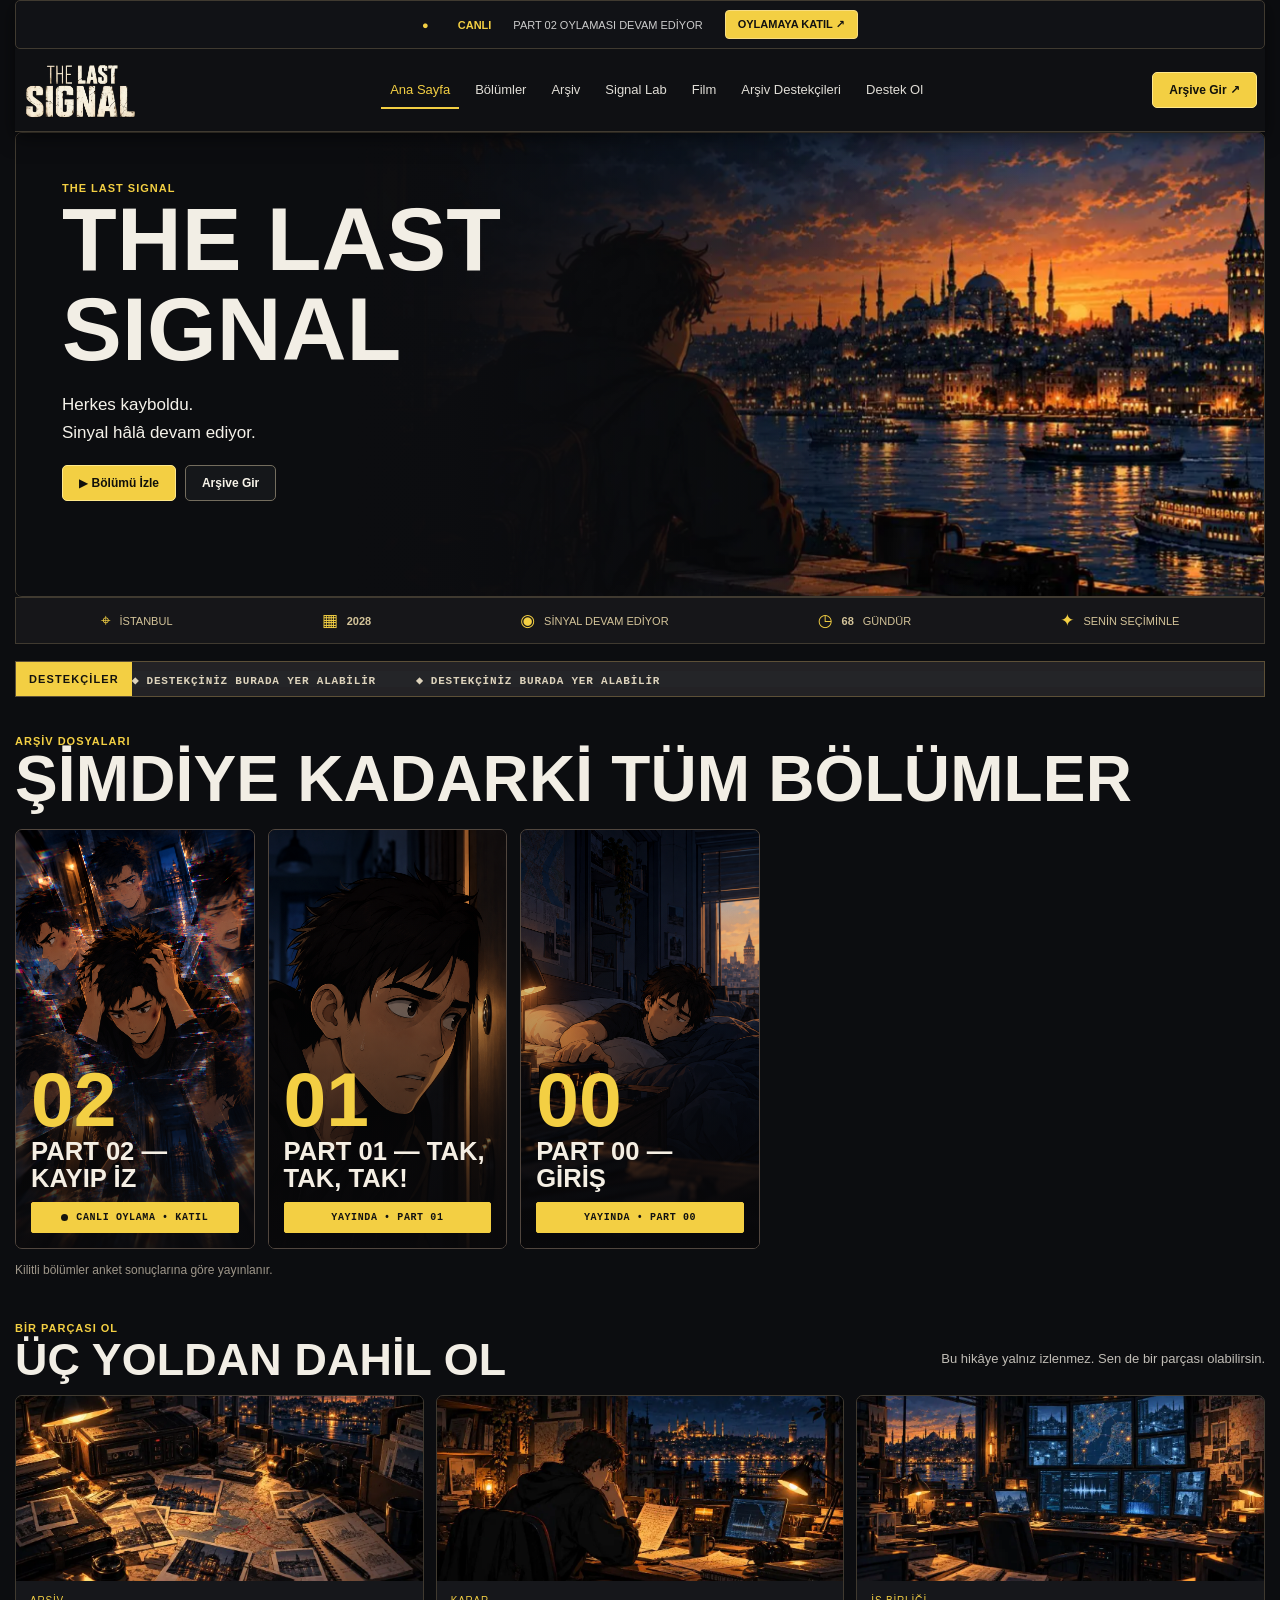
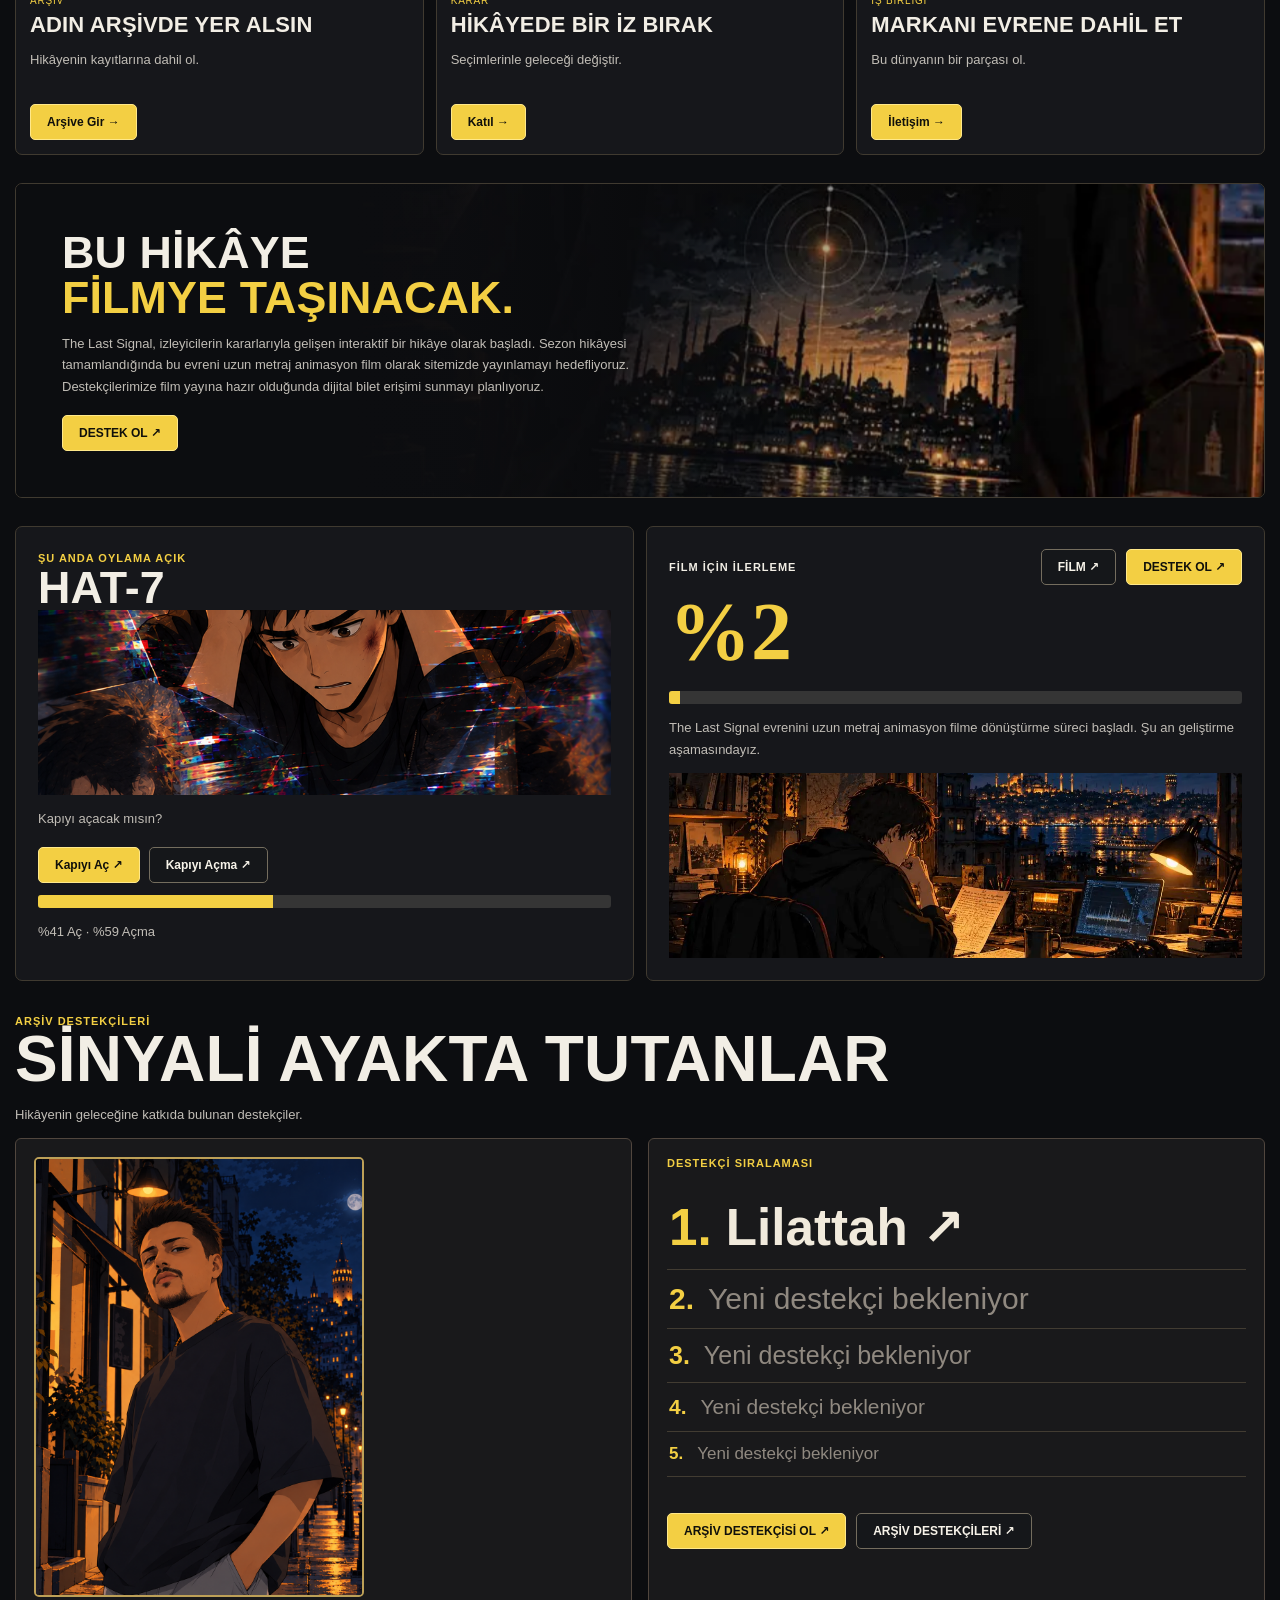
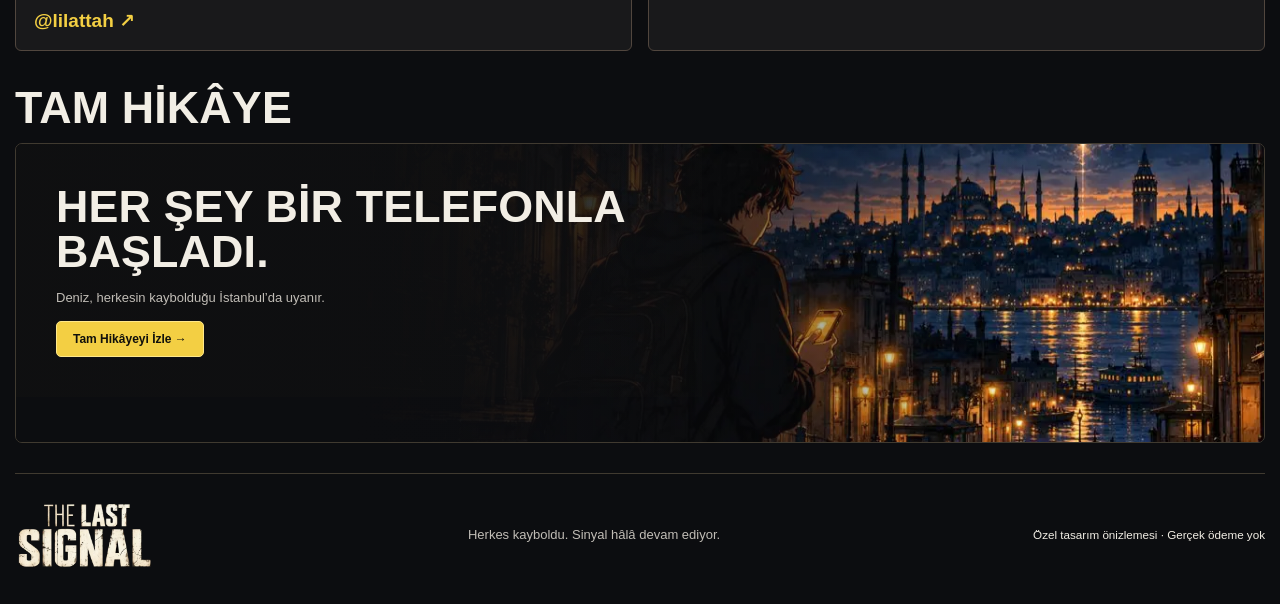
==== index.html @ 3775964c "Build archive supporter page and navigation with Lilattah featured supporter" ====
<!doctype html><html lang="tr"><head><meta charset="utf-8"><meta name="viewport" content="width=device-width,initial-scale=1"><title>The Last Signal — Özel Önizleme</title><style>
:root{--gold:#f3cf43;--bg:#0c0d10;--panel:#16171b;--line:#403a30;--muted:#c1bdb6}*{box-sizing:border-box}html{scroll-behavior:smooth}body{margin:0;background:var(--bg);color:#f2eee5;font-family:Arial,system-ui,sans-serif;font-size:14px}button,input{font:inherit}button{cursor:pointer}button:focus-visible,input:focus-visible,a:focus-visible{outline:2px solid var(--gold);outline-offset:3px}.shell{width:min(1360px,calc(100% - 30px));margin:auto}.ticker{text-align:center;border:1px solid var(--line);border-radius:5px;color:#ccc;padding:9px;font-size:11px;margin-top:10px}.accent,.kicker,.heading small{color:var(--gold)}header{position:sticky;top:0;z-index:20;background:#101114f7;backdrop-filter:blur(12px);display:flex;gap:15px;align-items:center;padding:12px 8px;border-bottom:1px solid var(--line)}.logo{display:block;width:138px;height:58px;object-fit:contain;object-position:left center}nav{display:flex;align-items:center;justify-content:center;gap:7px;flex:1;flex-wrap:wrap}nav button{color:#e0ddd6;background:none;border:0;border-bottom:2px solid transparent;padding:10px 9px;font-size:13px;font-weight:400}nav button.active,nav button:hover{color:var(--gold);border-bottom-color:var(--gold)}.btn,.cardbody button{background:var(--gold);color:#10100b;border:1px solid #ffe88a;padding:10px 16px;border-radius:5px;font-weight:800;font-size:12px;transition:transform .25s,box-shadow .25s}.btn:hover,.cardbody button:hover{transform:translateY(-3px);box-shadow:0 8px 25px #e3b92c51}.ghost{background:#15171a;color:#f7f3e9;border-color:#746d5e}.menu{display:none;background:#1a1b1d;border:1px solid var(--line);color:white;padding:10px;border-radius:5px}h1,h2,h3{font-family:Impact,'Arial Narrow',sans-serif;text-transform:uppercase;line-height:1;letter-spacing:.15px;margin:0}h1{font-size:clamp(50px,7vw,100px)}h2{font-size:clamp(28px,3.5vw,48px)}h3{font-size:23px}p{color:var(--muted);font-size:13px;line-height:1.65;font-weight:400}.kicker{font-size:11px;font-weight:800;letter-spacing:1px}.page{display:none}.page.active{display:block;animation:enter .5s ease both}@keyframes enter{from{opacity:.6;transform:translateY(8px)}to{opacity:1;transform:none}}.hero,.subhero,.feature,.wide{border:1px solid var(--line);border-radius:7px;overflow:hidden;position:relative}.hero{height:465px}.hero>img,.subhero>img,.feature>img,.wide>img{position:absolute;inset:0;height:100%;width:100%;object-fit:cover}.hero:after,.subhero:after,.feature:after{content:'';position:absolute;inset:0;background:linear-gradient(90deg,#08101cee 0%,#08101ccc 34%,transparent 85%)}.hero .copy,.subhero .copy,.feature .copy{position:relative;z-index:2;padding:46px;max-width:680px}.hero .copy p{color:#f5f2ea;font-size:17px}.actions{display:flex;gap:9px;flex-wrap:wrap;margin-top:18px}.statbar{padding:14px;border:1px solid var(--line);background:#161619;display:flex;justify-content:space-around;gap:8px;flex-wrap:wrap;color:#d4c49a;font-size:11px}.section{margin:28px 0}.heading{display:flex;align-items:end;justify-content:space-between;gap:18px;margin-bottom:13px}.heading p{max-width:390px}.grid{display:grid;gap:12px}.three{grid-template-columns:repeat(3,minmax(0,1fr))}.four{grid-template-columns:repeat(4,minmax(0,1fr))}.five{grid-template-columns:repeat(5,minmax(0,1fr))}.two{grid-template-columns:repeat(2,minmax(0,1fr))}.card,.panel{background:var(--panel);border:1px solid var(--line);border-radius:7px;overflow:hidden}.card{transition:transform .25s,border-color .25s}.card:hover{transform:translateY(-4px);border-color:var(--gold)}.art{display:block;width:100%;height:185px;object-fit:cover}.cardbody{padding:14px}.cardbody small{display:block;margin-bottom:8px;color:var(--gold);font-size:10px;text-transform:uppercase;letter-spacing:.8px}.cardbody h3{font-size:22px}.cardbody p{min-height:42px}.feature{min-height:260px}.feature .copy{max-width:790px}.feature .copy h2 span{color:var(--gold)}.panel{padding:22px}.bar{height:13px;background:#353535;border-radius:3px;overflow:hidden;margin:12px 0}.bar i{display:block;background:var(--gold);height:100%}.signal{font:900 82px Impact;color:var(--gold)}.subhero{height:310px}.subhero h1{font-size:clamp(50px,6vw,82px)}.subhero .copy{padding:48px}.search{width:100%;padding:13px;border-radius:6px;background:#1a1b1e;border:1px solid #61563c;color:white}.chips{display:flex;gap:7px;margin:14px 0;flex-wrap:wrap}.chip{padding:9px 12px;border:1px solid #62563e;background:#151619;color:#ddd;border-radius:4px}.chip.selected{background:var(--gold);color:#111}.wide{height:300px}.wide .copy{position:relative;z-index:2;padding:40px;max-width:540px;background:linear-gradient(90deg,#1119,#1114)}.price{font-weight:900;color:var(--gold);font-size:26px}footer{border-top:1px solid var(--line);display:flex;align-items:center;justify-content:space-between;gap:20px;padding:25px 0 35px;margin-top:30px}footer .logo{width:140px;height:70px}#toast{position:fixed;bottom:20px;left:50%;transform:translateX(-50%);background:#342a18;color:#ffe59a;border:1px solid var(--gold);padding:13px;border-radius:7px;z-index:99;display:none}button:active{transform:scale(.98)}.reveal{animation:enter .45s ease both}@media(max-width:810px){.menu{display:block}nav{display:none;position:absolute;top:100%;left:0;right:0;padding:12px;background:#101114;flex-direction:column;align-items:stretch;border:1px solid var(--line)}nav.open{display:flex}nav button{text-align:left}header{justify-content:space-between}.hero{height:390px}.hero .copy,.subhero .copy{padding:28px}.hero .copy h1{font-size:68px}.three,.four,.five{grid-template-columns:repeat(2,minmax(0,1fr))}.two{grid-template-columns:1fr}}@media(max-width:480px){.shell{width:calc(100% - 18px)}.three,.four,.five{grid-template-columns:1fr}.hero{height:420px}.hero .copy{padding:23px}.hero .copy h1{font-size:58px}.subhero{height:290px}.subhero .copy{padding:25px}.art{height:210px}.heading{flex-wrap:wrap}}@media(prefers-reduced-motion:reduce){*,*:before,*:after{animation:none!important;transition:none!important;scroll-behavior:auto!important}}
/* TLS banner motion — transforms remain compositor-friendly and never resample on each scroll frame */
.hero,.subhero,.feature,.wide{isolation:isolate;overflow:hidden}
.hero>img,.subhero>img,.feature>img,.wide>img{transform:translate3d(0,var(--parallax,0px),0) scale(var(--zoom,1.075));transform-origin:50% 50%;will-change:transform;backface-visibility:hidden;transition:transform 750ms cubic-bezier(.2,.75,.2,1);image-rendering:auto}
.hero:hover>img,.subhero:hover>img,.feature:hover>img,.wide:hover>img{--zoom:1.12}
.hero .copy,.subhero .copy,.feature .copy,.wide .copy{position:relative;z-index:2}
.art{transition:transform 600ms cubic-bezier(.2,.8,.2,1);transform-origin:center}
.card:hover .art{transform:scale(1.045)}
@media (prefers-reduced-motion:reduce){.hero>img,.subhero>img,.feature>img,.wide>img{transform:none!important;transition:none!important;will-change:auto}.art{transition:none!important}}
@media(max-width:700px){.hero>img,.subhero>img,.feature>img,.wide>img{--zoom:1.045}}
/* Cinematic right-side banner: exact background-color gradient under copy */
.hero,.subhero,.feature,.wide{background:var(--bg)}
.hero>img,.subhero>img,.feature>img,.wide>img{inset:0 0 0 auto!important;left:auto!important;right:0!important;width:72%!important;height:100%!important;object-fit:cover!important;object-position:55% 50%!important;animation:tls-banner-intro 15s cubic-bezier(.16,.3,.28,1) both;transform:translate3d(0,var(--parallax,0px),0) scale(var(--zoom,1.045))}
.hero:after,.subhero:after,.feature:after,.wide:after{content:'';position:absolute;inset:0;z-index:1;pointer-events:none;background:linear-gradient(90deg,var(--bg) 0%,var(--bg) 27%,rgba(12,13,16,.98) 35%,rgba(12,13,16,.85) 43%,rgba(12,13,16,.38) 62%,transparent 82%)!important}
.hero .copy,.subhero .copy,.feature .copy,.wide .copy{z-index:2;max-width:55%}
@keyframes tls-banner-intro{from{scale:1;opacity:.87}to{scale:1.095;opacity:1}}
@media(max-width:750px){.hero>img,.subhero>img,.feature>img,.wide>img{width:100%!important;object-position:63% 50%!important}.hero:after,.subhero:after,.feature:after,.wide:after{background:linear-gradient(90deg,var(--bg) 0%,rgba(12,13,16,.98) 25%,rgba(12,13,16,.78) 50%,rgba(12,13,16,.2) 100%)!important}.hero .copy,.subhero .copy,.feature .copy,.wide .copy{max-width:82%}}
@media(prefers-reduced-motion:reduce){.hero>img,.subhero>img,.feature>img,.wide>img{animation:none!important;scale:1!important}}
</style><link rel="stylesheet" href="./site-experience.css"><style id="tls-single-sponsor-fix">
/* Keep only the single, admin-powered ticker on homepage */
.tls-supporter-strip{display:none!important}
.tls-sponsor-single .tls-ticker-live{color:#13120d;background:var(--gold);font-weight:900;letter-spacing:1.1px}
.tls-sponsor-single .tls-ticker-text{gap:40px;animation-duration:32s}
.tls-sponsor-single .tls-ticker-mask{background:#242528}
.tls-ticker-pro{border-color:#5d5037}
.ticker .accent,.ticker b.accent,.tls-live-stat strong{animation:tls-live-blink 1.65s ease-in-out infinite}
.ticker{position:relative}
.ticker:before{content:'●';color:var(--gold);margin-right:7px;animation:tls-led-pulse 1.25s ease-in-out infinite}
@keyframes tls-live-blink{0%,100%{opacity:1;text-shadow:0 0 3px rgba(243,207,67,.3)}50%{opacity:.36;text-shadow:0 0 15px rgba(243,207,67,.85)}}
@keyframes tls-led-pulse{0%,100%{opacity:1;filter:drop-shadow(0 0 8px var(--gold))}50%{opacity:.2;filter:none}}
@media(prefers-reduced-motion:reduce){.ticker:before,.ticker .accent,.ticker b.accent,.tls-live-stat strong{animation:none!important}}
</style><link rel="stylesheet" href="./episode-experience.css"><link rel="stylesheet" href="./archive-lab-modal-updates.css"><style id="tls-vote-topbar-layout">
.tls-sticky-top{position:sticky;top:0;z-index:100;background:var(--bg);box-shadow:0 5px 18px #0008}
.tls-sticky-top header{position:relative;top:auto;z-index:2}
.tls-sticky-top .ticker{margin-top:0;min-height:44px;display:flex;align-items:center;justify-content:center;gap:22px;flex-wrap:wrap;background:#111216;padding:9px 14px}
.tls-sticky-top .ticker .accent{font-weight:800;white-space:nowrap}
.tls-join-poll{color:#111;background:var(--gold);border:1px solid #f8dd82;padding:7px 12px;border-radius:4px;font-size:11px;font-weight:900;text-decoration:none;transition:filter .2s,transform .2s}
.tls-join-poll:hover{filter:brightness(1.15);transform:translateY(-2px)}
#home .tls-statusbar{margin-bottom:17px}
#home #tls-supporters-placement{margin-top:0!important;margin-bottom:26px!important}
#home #tls-supporters-placement .tls-ticker-pro{margin:0}
@media(max-width:650px){.tls-sticky-top .ticker{gap:8px;font-size:10px}.tls-join-poll{font-size:10px;padding:6px 8px}}
</style><link rel="stylesheet" href="./visual-polish-v4.css"><link rel="stylesheet" href="./episode-polish-v5.css"><link rel="stylesheet" href="./episode-card-hover-v6.css"><link rel="stylesheet" href="./episode-audio-v7.css"><link rel="stylesheet" href="./episode-slider-v8.css"><style id="tls-instagram-vote-buttons">.section.grid.two .panel .actions>a.btn{display:inline-flex;align-items:center;justify-content:center;text-decoration:none;cursor:pointer}.section.grid.two .panel .actions>a.btn:hover{transform:translateY(-3px);box-shadow:0 0 20px #f3cf4366}</style><style id="tls-film-progress-action">.tls-film-progress-head{display:flex;align-items:center;justify-content:space-between;gap:16px;flex-wrap:wrap}.tls-film-progress-title{color:#f2eee5!important}.tls-film-support-btn{white-space:nowrap;transition:transform .25s,box-shadow .25s}.tls-film-support-btn:hover{transform:translateY(-3px);box-shadow:0 0 24px #f3cf4380}@media(max-width:540px){.tls-film-progress-head{align-items:flex-start}.tls-film-support-btn{padding:9px 12px}}</style><style id="tls-cinema-styles">.tls-film-progress-actions{display:flex;gap:10px;align-items:center;flex-wrap:wrap}.tls-film-progress-actions .btn{white-space:nowrap}.tls-cinema-hero{min-height:430px}.tls-cinema-hero .copy{max-width:680px}.tls-cinema-hero .copy p{max-width:570px;font-size:17px}.tls-cinema-progress{margin-top:26px}.tls-cinema-progress-head{display:flex;align-items:center;justify-content:space-between;gap:16px}.tls-cinema-progress-head h2{margin:7px 0 15px}.tls-cinema-percent{color:var(--gold);font:900 clamp(55px,8vw,110px)/1 Impact,sans-serif}.tls-cinema-progress .bar{height:18px}.tls-cinema-steps{display:grid;grid-template-columns:repeat(4,minmax(0,1fr));gap:14px}.tls-cinema-steps>div{border:1px solid var(--line);border-radius:8px;background:#17181c;padding:22px;min-height:240px}.tls-cinema-steps b{color:var(--gold);font:900 54px Impact,sans-serif}.tls-cinema-steps h3{font-size:20px}.tls-cinema-steps p,.tls-cinema-support p{line-height:1.65;color:var(--muted)}.tls-cinema-steps span{display:inline-block;border:1px solid #655431;color:var(--gold);padding:6px 8px;border-radius:3px;font-size:11px;font-weight:700}.tls-cinema-support .grid>div{padding:15px 18px;border-left:3px solid var(--gold);background:#202024}.tls-cinema-support .actions{margin-top:23px}@media(max-width:950px){.tls-cinema-steps{grid-template-columns:repeat(2,1fr)}}@media(max-width:580px){.tls-cinema-steps{grid-template-columns:1fr}.tls-cinema-progress-head{align-items:flex-start}.tls-film-progress-actions{width:100%}.tls-film-progress-actions .btn{flex:1}}</style><style id="tls-film-ticket-layout">
.tls-film-progress-actions .btn[disabled],.tls-film-mail-preview button[disabled]{opacity:.7;cursor:not-allowed}
.tls-film-tickets .grid.two{align-items:stretch;gap:18px}
.tls-film-ticket-illustration{background:linear-gradient(125deg,#171c27,#080a10);border:1px solid #75602a;border-radius:9px;padding:30px;display:flex;flex-direction:column;justify-content:center;gap:12px;min-height:310px}
.tls-film-ticket-illustration span,.tls-film-ticket-illustration small{color:#e7bf49;font:700 11px/1.5 monospace;letter-spacing:.08em}
.tls-film-ticket-illustration strong{font:900 clamp(34px,4vw,56px)/1 Impact,sans-serif}
.tls-film-ticket-sample{color:#f3cf43;font:900 clamp(24px,3vw,40px)/1.2 monospace;letter-spacing:.12em}
.tls-film-ticket-copy{padding:10px 14px}.tls-film-ticket-copy h3{font:900 30px Impact,sans-serif}
.tls-film-mail-preview{display:grid;gap:10px;margin:18px 0}.tls-film-mail-preview label{color:#e9e4d9;font-weight:700;font-size:12px}
.tls-film-mail-preview input{max-width:100%;padding:13px 15px;border:1px solid #655744;background:#111216;border-radius:5px;color:#aaa}
.tls-film-mail-preview button{max-width:250px}
.tls-film-tech-note{color:#bdb5a8!important;font-size:12px}
.tls-film-release-note{border:1px solid #554a39;border-radius:9px;background:#17191e;display:grid;grid-template-columns:1fr 1fr;overflow:hidden}
.tls-film-release-note-content{padding:28px;align-self:center}.tls-film-release-note h2{font:900 clamp(32px,4vw,56px)/1 Impact,sans-serif}
.tls-film-release-note p{color:#cec6bb;line-height:1.7}
.tls-film-release-note img{width:100%;height:100%;min-height:265px;object-fit:cover}
@media(max-width:750px){.tls-film-release-note{grid-template-columns:1fr}.tls-film-tickets .grid.two{grid-template-columns:1fr}.tls-film-release-note img{max-height:250px}}
</style><style id="tls-film-alignment-tilt-v2">
#cinema .heading{display:flex!important;flex-direction:column!important;align-items:flex-start!important;justify-content:flex-start!important;gap:9px!important;text-align:left!important}
#cinema .heading>*{width:100%!important;max-width:100%!important;text-align:left!important;margin-left:0!important;margin-right:0!important}
#cinema .heading .kicker{width:auto!important}
#cinema .tls-cinema-hero .copy .kicker{display:block;margin-bottom:30px!important}
#cinema .tls-cinema-hero .copy h1{margin-top:0!important}
#cinema .tls-cinema-steps>div{transform-style:preserve-3d;will-change:transform;transition:transform .28s ease,box-shadow .28s ease,border-color .28s ease;position:relative}
#cinema .tls-cinema-steps>div:hover{border-color:#f3cf43;box-shadow:0 20px 35px rgba(0,0,0,.45),0 0 22px rgba(243,207,67,.14)}
#cinema .tls-cinema-steps>div>*{transform:translateZ(13px)}
@media(hover:none),(prefers-reduced-motion:reduce){#cinema .tls-cinema-steps>div{transform:none!important;will-change:auto;transition:none!important}#cinema .tls-cinema-steps>div>*{transform:none}}
</style><style id="tls-archive-supporters-v1">.tls-archive-home-layout{grid-template-columns:minmax(250px,1fr) minmax(330px,1fr)}.tls-archive-featured{display:flex;flex-direction:column;max-width:330px;gap:12px;text-decoration:none;color:#f3cf43;font-size:19px;font-weight:800}.tls-archive-featured img{width:100%;aspect-ratio:3/4;object-fit:cover;border:2px solid #bda057;border-radius:5px}.tls-archive-featured:hover img,.tls-archive-page-hero:hover img{box-shadow:0 0 25px #f3cf435c;transform:translateY(-4px)}.tls-archive-featured img,.tls-archive-page-hero img{transition:transform .3s,box-shadow .3s}.tls-archive-ranking{padding:16px 0}.tls-archive-rank{display:flex;align-items:baseline;gap:14px;padding:12px 2px;border-bottom:1px solid #423c32}.tls-archive-rank>a{color:#f1eadc;text-decoration:none;font-weight:900}.tls-archive-rank>a:hover{color:#f3cf43}.tls-archive-rank>span:first-child{color:#f3cf43;font-weight:900}.tls-archive-rank-1{font-size:clamp(33px,4vw,59px)}.tls-archive-rank-2{font-size:30px}.tls-archive-rank-3{font-size:25px}.tls-archive-rank-4{font-size:21px}.tls-archive-rank-5{font-size:17px}.tls-archive-vacant{color:#908980;font-weight:500}.tls-archive-actions{display:flex;flex-wrap:wrap;gap:10px;margin-top:20px}.tls-archive-page-grid{display:grid;grid-template-columns:1fr 1fr;gap:20px}.tls-archive-page-hero,.tls-archive-page-list{background:#17181c;border:1px solid #554a37;border-radius:8px;padding:22px}.tls-archive-page-hero{text-decoration:none;color:#f2eee5;display:flex;flex-direction:column;gap:10px}.tls-archive-page-hero img{width:100%;max-height:380px;object-fit:contain;background:#101114;border-radius:6px}.tls-archive-page-hero span,.tls-archive-page-hero p{color:#f3cf43}.tls-archive-page-hero h2{margin:0}.tls-archive-page-list .actions{margin-top:25px}@media(max-width:850px){.tls-archive-home-layout,.tls-archive-page-grid{grid-template-columns:1fr}}@media(prefers-reduced-motion:reduce){.tls-archive-featured img,.tls-archive-page-hero img{transition:none}}</style></head><body><div class="shell"><div class="tls-sticky-top"><div class="ticker"><b class="accent">CANLI</b><span>PART 02 OYLAMASI DEVAM EDİYOR</span><a class="tls-join-poll" href="https://www.instagram.com/thelastsignal.tr/" target="_blank" rel="noopener noreferrer">OYLAMAYA KATIL ↗</a></div><header><img class="logo" alt="The Last Signal logosu" src="assets/scene-00.webp"><nav id="nav"><button type="button" data-go="home" class="active">Ana Sayfa</button><button type="button" data-go="episodes" class="">Bölümler</button><button type="button" data-go="archive" class="">Arşiv</button><button type="button" data-go="lab" class="">Signal Lab</button><button type="button" data-go="cinema" class="">Film</button><button type="button" data-go="archive-supporters" class="">Arşiv Destekçileri</button><button type="button" data-go="support" class="">Destek Ol</button></nav><button class="btn" data-go="archive">Arşive Gir ↗</button><button class="menu" type="button" id="menu" aria-label="Menüyü aç">☰</button></header></div><main><section id="home" class="page active"><div class="hero"><img class="art " src="assets/scene-01.webp" alt="Deniz, gece İstanbul manzarasına bakıyor" loading="lazy" decoding="async"><div class="copy"><span class="kicker">THE LAST SIGNAL</span><h1>THE LAST<br>SIGNAL</h1><p>Herkes kayboldu.<br>Sinyal hâlâ devam ediyor.</p><div class="actions"><button class="btn" data-go="episodes">▶ Bölümü İzle</button><button class="btn ghost" data-go="archive">Arşive Gir</button></div></div></div><div class="statbar tls-statusbar" aria-label="Hikâye durumu"><span><i aria-hidden="true">⌖</i> İSTANBUL</span><span><i aria-hidden="true">▦</i> <b id="tls-story-year">2028</b></span><span><i aria-hidden="true">◉</i> SİNYAL DEVAM EDİYOR</span><span><i aria-hidden="true">◷</i> <b id="tls-story-day">23</b> GÜNDÜR</span><span><i aria-hidden="true">✦</i> SENİN SEÇİMİNLE</span></div><div id="tls-supporters-placement" class="section"></div><section class="section"><span class="kicker">BİR PARÇASI OL</span><div class="heading"><h2>ÜÇ YOLDAN DAHİL OL</h2><p>Bu hikâye yalnız izlenmez. Sen de bir parçası olabilirsin.</p></div><div class="grid three"><article class="card reveal"><img class="art " src="assets/scene-02.webp" alt="Adın Arşivde Yer Alsın" loading="lazy" decoding="async"><div class="cardbody"><small>ARŞİV</small><h3>Adın Arşivde Yer Alsın</h3><p>Hikâyenin kayıtlarına dahil ol.</p><button type="button" data-demo="Arşive Gir">Arşive Gir →</button></div></article><article class="card reveal"><img class="art " src="assets/scene-03.webp" alt="Hikâyede Bir İz Bırak" loading="lazy" decoding="async"><div class="cardbody"><small>KARAR</small><h3>Hikâyede Bir İz Bırak</h3><p>Seçimlerinle geleceği değiştir.</p><button type="button" data-demo="Katıl">Katıl →</button></div></article><article class="card reveal"><img class="art " src="assets/scene-04.webp" alt="Markanı Evrene Dahil Et" loading="lazy" decoding="async"><div class="cardbody"><small>İŞ BİRLİĞİ</small><h3>Markanı Evrene Dahil Et</h3><p>Bu dünyanın bir parçası ol.</p><button type="button" data-demo="İletişim">İletişim →</button></div></article></div></section><section class="section feature"><img class="art " src="assets/scene-05.webp" alt="Deniz ve sinyal araştırma odası" loading="lazy" decoding="async"><div class="copy"><h2>BU HİKÂYE<br><span>FİLMYE TAŞINACAK.</span></h2><p>The Last Signal, izleyicilerin kararlarıyla gelişen interaktif bir hikâye olarak başladı. Sezon hikâyesi tamamlandığında bu evreni uzun metraj animasyon film olarak sitemizde yayınlamayı hedefliyoruz. Destekçilerimize film yayına hazır olduğunda dijital bilet erişimi sunmayı planlıyoruz.</p><div class="actions"><button class="btn" type="button" data-go="support">DESTEK OL ↗</button></div></div></section><section class="section grid two"><div class="panel"><span class="kicker">ŞU ANDA OYLAMA AÇIK</span><h2>HAT-7</h2><img class="art " src="assets/PART-2-COVER.png" alt="Part 02 — Kayıp İz kapak görseli" loading="lazy" decoding="async"><p>Kapıyı açacak mısın?</p><div class="actions"><a class="btn" href="https://www.instagram.com/thelastsignal.tr/" target="_blank" rel="noopener noreferrer">Kapıyı Aç ↗</a><a class="btn ghost" href="https://www.instagram.com/thelastsignal.tr/" target="_blank" rel="noopener noreferrer">Kapıyı Açma ↗</a></div><div class="bar"><i style="width:41%"></i></div><p id="vote-status">%41 Aç · %59 Açma</p></div><div class="panel"><div class="tls-film-progress-head"><span class="kicker tls-film-progress-title">FİLM İÇİN İLERLEME</span><div class="tls-film-progress-actions"><button class="btn ghost" type="button" data-go="cinema">FİLM ↗</button><button class="btn tls-film-support-btn" type="button" data-go="support">DESTEK OL ↗</button></div></div><div class="signal">%2</div><div class="bar" role="progressbar" aria-label="Uzun metraj animasyon film geliştirme ilerlemesi" aria-valuemin="0" aria-valuemax="100" aria-valuenow="2"><i style="width:2%"></i></div><p>The Last Signal evrenini uzun metraj animasyon filme dönüştürme süreci başladı. Şu an geliştirme aşamasındayız.</p><img class="art " src="assets/scene-03.webp" alt="Uzun metraj film hazırlığı için bilgisayar ekranlarıyla dolu kontrol odası" loading="lazy" decoding="async"></div></section><section class="section"><div class="heading"><h2>TAM HİKÂYE</h2><p></p></div><div class="wide"><img class="art " src="assets/scene-08.webp" alt="Deniz ve İstanbul boğaz manzarası" loading="lazy" decoding="async"><div class="copy"><h2>HER ŞEY BİR TELEFONLA BAŞLADI.</h2><p>Deniz, herkesin kaybolduğu İstanbul’da uyanır.</p><button class="btn" data-go="episodes">Tam Hikâyeyi İzle →</button></div></div></section></section><section id="episodes" class="page"><div class="subhero"><img class="art " src="assets/scene-08.webp" alt="HER BÖLÜM YENİ BİR İZ." loading="lazy" decoding="async"><div class="copy"><span class="kicker">BÖLÜMLER</span><h1>HER BÖLÜM YENİ BİR İZ.</h1><p>Deniz’in yalnız dünyasında her adım yeni bir soru bırakıyor.</p></div></div><section class="section"><div class="heading"><h2>TÜM BÖLÜMLER</h2><p></p></div><div class="grid three"><article class="card reveal"><img class="art " src="assets/scene-09.webp" alt="Üç Vuruş" loading="lazy" decoding="async"><div class="cardbody"><small>01</small><h3>Üç Vuruş</h3><p>Bölüm 1</p><button type="button" data-demo="Oynat">Oynat →</button></div></article><article class="card reveal"><img class="art " src="assets/scene-10.webp" alt="Yankı" loading="lazy" decoding="async"><div class="cardbody"><small>02</small><h3>Yankı</h3><p>Bölüm 2</p><button type="button" data-demo="Oynat">Oynat →</button></div></article><article class="card reveal"><img class="art " src="assets/scene-11.webp" alt="Sınırda" loading="lazy" decoding="async"><div class="cardbody"><small>03</small><h3>Sınırda</h3><p>Bölüm 3</p><button type="button" data-demo="Oynat">Oynat →</button></div></article><article class="card reveal"><img class="art " src="assets/scene-12.webp" alt="Kayıp Saatler" loading="lazy" decoding="async"><div class="cardbody"><small>04</small><h3>Kayıp Saatler</h3><p>Bölüm 4</p><button type="button" data-demo="Oynat">Oynat →</button></div></article><article class="card reveal"><img class="art " src="assets/scene-06.webp" alt="Gece Mesajı" loading="lazy" decoding="async"><div class="cardbody"><small>05</small><h3>Gece Mesajı</h3><p>Bölüm 5</p><button type="button" data-demo="Oynat">Oynat →</button></div></article><article class="card reveal"><img class="art " src="assets/scene-13.webp" alt="Dönüş Yok" loading="lazy" decoding="async"><div class="cardbody"><small>06</small><h3>Dönüş Yok</h3><p>Bölüm 6</p><button type="button" data-demo="Oynat">Oynat →</button></div></article><article class="card reveal"><img class="art " src="assets/scene-14.webp" alt="Gerçeğin Kıyısı" loading="lazy" decoding="async"><div class="cardbody"><small>07</small><h3>Gerçeğin Kıyısı</h3><p>Bölüm 7</p><button type="button" data-demo="Oynat">Oynat →</button></div></article><article class="card reveal"><img class="art " src="assets/scene-15.webp" alt="İçeriden" loading="lazy" decoding="async"><div class="cardbody"><small>08</small><h3>İçeriden</h3><p>Bölüm 8</p><button type="button" data-demo="Oynat">Oynat →</button></div></article><article class="card reveal"><img class="art " src="assets/scene-16.webp" alt="Yakında" loading="lazy" decoding="async"><div class="cardbody"><small>09</small><h3>Yakında</h3><p>Bölüm 9</p><button type="button" data-demo="Yakında">Yakında →</button></div></article></div></section></section><section id="archive" class="page"><div class="subhero"><img class="art " src="assets/scene-17.webp" alt="ARŞİV" loading="lazy" decoding="async"><div class="copy"><span class="kicker">THE LAST SIGNAL</span><h1>ARŞİV</h1><p>Kayıp parçalar, unutulmuş kayıtlar, henüz cevaplanmamış sorular.</p></div></div><section class="section"><div class="heading"><h2>ARŞİVİ KEŞFET</h2><p></p></div><input id="archive-search" class="search" placeholder="Arşivde ara..." aria-label="Arşivde ara"><div class="grid four" id="archive-cards"><article class="card reveal"><img class="art " src="assets/scene-09.webp" alt="Pazartesi 07:12" loading="lazy" decoding="async"><div class="cardbody"><small>ARŞİV</small><h3>Pazartesi 07:12</h3><p>Yeni bir ipucunun kaydı</p><button type="button" data-demo="Dosyayı İncele">Dosyayı İncele →</button></div></article><article class="card reveal"><img class="art " src="assets/scene-11.webp" alt="Galata’dan Görünüm" loading="lazy" decoding="async"><div class="cardbody"><small>ARŞİV</small><h3>Galata’dan Görünüm</h3><p>Yeni bir ipucunun kaydı</p><button type="button" data-demo="Dosyayı İncele">Dosyayı İncele →</button></div></article><article class="card reveal"><img class="art " src="assets/scene-18.webp" alt="Karaköy Rıhtımı" loading="lazy" decoding="async"><div class="cardbody"><small>ARŞİV</small><h3>Karaköy Rıhtımı</h3><p>Yeni bir ipucunun kaydı</p><button type="button" data-demo="Dosyayı İncele">Dosyayı İncele →</button></div></article><article class="card reveal"><img class="art " src="assets/scene-19.webp" alt="HAT-7 Üzerine" loading="lazy" decoding="async"><div class="cardbody"><small>ARŞİV</small><h3>HAT-7 Üzerine</h3><p>Yeni bir ipucunun kaydı</p><button type="button" data-demo="Dosyayı İncele">Dosyayı İncele →</button></div></article><article class="card reveal"><img class="art " src="assets/scene-07.webp" alt="Bilinmeyen Ses" loading="lazy" decoding="async"><div class="cardbody"><small>ARŞİV</small><h3>Bilinmeyen Ses</h3><p>Yeni bir ipucunun kaydı</p><button type="button" data-demo="Dosyayı İncele">Dosyayı İncele →</button></div></article><article class="card reveal"><img class="art " src="assets/scene-02.webp" alt="Eski Teyp Cihazı" loading="lazy" decoding="async"><div class="cardbody"><small>ARŞİV</small><h3>Eski Teyp Cihazı</h3><p>Yeni bir ipucunun kaydı</p><button type="button" data-demo="Dosyayı İncele">Dosyayı İncele →</button></div></article><article class="card reveal"><img class="art " src="assets/scene-20.webp" alt="Boş Sokaklar" loading="lazy" decoding="async"><div class="cardbody"><small>ARŞİV</small><h3>Boş Sokaklar</h3><p>Yeni bir ipucunun kaydı</p><button type="button" data-demo="Dosyayı İncele">Dosyayı İncele →</button></div></article><article class="card reveal"><img class="art " src="assets/scene-19.webp" alt="Semboller ve İşaretler" loading="lazy" decoding="async"><div class="cardbody"><small>ARŞİV</small><h3>Semboller ve İşaretler</h3><p>Yeni bir ipucunun kaydı</p><button type="button" data-demo="Dosyayı İncele">Dosyayı İncele →</button></div></article><article class="card reveal"><img class="art " src="assets/scene-21.webp" alt="Tünel Geçidi" loading="lazy" decoding="async"><div class="cardbody"><small>ARŞİV</small><h3>Tünel Geçidi</h3><p>Yeni bir ipucunun kaydı</p><button type="button" data-demo="Dosyayı İncele">Dosyayı İncele →</button></div></article><article class="card reveal"><img class="art " src="assets/scene-22.webp" alt="Siyah Defter" loading="lazy" decoding="async"><div class="cardbody"><small>ARŞİV</small><h3>Siyah Defter</h3><p>Yeni bir ipucunun kaydı</p><button type="button" data-demo="Dosyayı İncele">Dosyayı İncele →</button></div></article></div></section></section><section id="lab" class="page"><div class="subhero"><img class="art " src="assets/scene-03.webp" alt="SIGNAL LAB" loading="lazy" decoding="async"><div class="copy"><span class="kicker">TOPLULUK</span><h1>SIGNAL LAB</h1><p>Topluluk teorileri, ipuçları ve araştırmalar.</p></div></div><section class="section"><div class="heading"><h2>TOPLULUK TEORİLERİ</h2><p></p></div><div class="grid four"><article class="card reveal"><img class="art " src="assets/scene-11.webp" alt="HAT-7 Bir Konum mu?" loading="lazy" decoding="async"><div class="cardbody"><small>TEORİ</small><h3>HAT-7 Bir Konum mu?</h3><p>Galata çevresindeki izler</p><button type="button" data-demo="İncele">İncele →</button></div></article><article class="card reveal"><img class="art " src="assets/scene-23.webp" alt="Deniz zaman döngüsünde mi?" loading="lazy" decoding="async"><div class="cardbody"><small>TEORİ</small><h3>Deniz zaman döngüsünde mi?</h3><p>Koordinatlar ve zaman</p><button type="button" data-demo="İncele">İncele →</button></div></article><article class="card reveal"><img class="art " src="assets/scene-06.webp" alt="Sinyaller birbirine bağlı mı?" loading="lazy" decoding="async"><div class="cardbody"><small>TEORİ</small><h3>Sinyaller birbirine bağlı mı?</h3><p>Tekrarlanan işaretler</p><button type="button" data-demo="İncele">İncele →</button></div></article><article class="card reveal"><img class="art " src="assets/scene-19.webp" alt="Başka biri de mi var?" loading="lazy" decoding="async"><div class="cardbody"><small>TEORİ</small><h3>Başka biri de mi var?</h3><p>Kayıp notlar</p><button type="button" data-demo="İncele">İncele →</button></div></article></div></section><section class="section"><div class="heading"><h2>İPUCU PANOSU</h2><p></p></div><div class="grid four"><article class="card reveal"><img class="art " src="assets/scene-23.webp" alt="Koordinatlar" loading="lazy" decoding="async"><div class="cardbody"><small></small><h3>Koordinatlar</h3><p>Defterdeki izler</p><button type="button" data-demo="İncele">İncele →</button></div></article><article class="card reveal"><img class="art " src="assets/scene-02.webp" alt="Eski Teyp" loading="lazy" decoding="async"><div class="cardbody"><small></small><h3>Eski Teyp</h3><p>Kayıt cihazı</p><button type="button" data-demo="İncele">İncele →</button></div></article><article class="card reveal"><img class="art " src="assets/scene-07.webp" alt="Sinyal Grafiği" loading="lazy" decoding="async"><div class="cardbody"><small></small><h3>Sinyal Grafiği</h3><p>Bilinmeyen ses</p><button type="button" data-demo="İncele">İncele →</button></div></article><article class="card reveal"><img class="art " src="assets/scene-19.webp" alt="Semboller" loading="lazy" decoding="async"><div class="cardbody"><small></small><h3>Semboller</h3><p>Şifreli notlar</p><button type="button" data-demo="İncele">İncele →</button></div></article></div></section></section><section id="cinema" class="page tls-cinema-page">
<div class="subhero tls-cinema-hero"><img class="art" src="assets/scene-05.webp" alt="The Last Signal sinematik araştırma odası" loading="lazy"><div class="copy"><span class="kicker">THE LAST SIGNAL / DİJİTAL FİLM</span><h1>BİR HİKÂYEDEN<br><span style="color:var(--gold)">FİLME.</span></h1><p>Sezonun hikâyesi tamamlandığında The Last Signal’ı uzun metraj 2D animasyon film olarak yalnızca bu sitede izlenebilecek özel bir gösterimle sunmayı hedefliyoruz.</p><div class="actions"><button class="btn" type="button" data-go="support">BU FİLME DESTEK OL ↗</button></div></div></div>
<section class="section tls-film-release-note"><div class="tls-film-release-note-content"><span class="kicker">YAYIN PLANI</span><h2>SEZON TAMAMLANINCA<br>UZUN METRAJ FİLM.</h2><p>Bu bir sinema salonu bileti değil, The Last Signal web sitesindeki dijital film gösterimi için planlanan bir erişim hakkıdır. Film henüz yayınlanmadı; çıkış tarihi açıklanmadı.</p></div><img src="assets/scene-03.webp" alt="Film geliştirme ve kurgu ekranları" loading="lazy"></section><section class="section tls-cinema-progress panel"><div class="tls-cinema-progress-head"><div><span class="kicker">FİLM GELİŞTİRME SÜRECİ</span><h2>FİLM İLERLEYİŞİ</h2></div><div class="tls-cinema-percent">%2</div></div><div class="bar" role="progressbar" aria-label="Uzun metraj film ilerlemesi" aria-valuemin="0" aria-valuemax="100" aria-valuenow="2"><i style="width:2%"></i></div><p>Şu anda projenin geliştirme ve topluluk oluşturma aşamasındayız. Bu oran, ekibimizin paylaştığı proje ilerleme göstergesidir; toplanan bağışların yüzdesi değildir.</p></section>
<section class="section"><div class="heading"><span class="kicker">VİZYONUMUZ</span><h2>BU EVRENİ NEDEN FİLME TAŞIYORUZ?</h2><p>The Last Signal'ın atmosferini ve karakterlerini daha uzun soluklu, sinematik bir hikâyeye dönüştürmek istiyoruz.</p></div><div class="grid three">
<article class="card"><img class="art" src="assets/scene-03.webp" alt="Film üretim planlama masası" loading="lazy"><div class="cardbody"><small>01 / HİKÂYE</small><h3>DAHA DERİN BİR EVREN</h3><p>Deniz'in kayıp İstanbul'daki yolculuğunu güçlü bir uzun metraj senaryo ve karakter gelişimiyle anlatmak.</p></div></article>
<article class="card"><img class="art" src="assets/scene-01.webp" alt="The Last Signal sinematik İstanbul" loading="lazy"><div class="cardbody"><small>02 / GÖRSEL DÜNYA</small><h3>SİNEMATİK 2D ANİMASYON</h3><p>Onaylı karakter tasarımlarımızı ve İstanbul'un karanlık görsel dünyasını film kalitesinde geliştirmek.</p></div></article>
<article class="card"><img class="art" src="assets/scene-07.webp" alt="Ses ve sinyal prodüksiyon masası" loading="lazy"><div class="cardbody"><small>03 / SES</small><h3>SESLE YAŞAYAN BİR FİLM</h3><p>Özgün müzik, ses tasarımı, oyunculuk ve final miksajıyla sürükleyici bir deneyim oluşturmak.</p></div></article>
</div></section>
<section class="section"><div class="heading"><span class="kicker">YOL HARİTASI</span><h2>FİLMYE GİDEN YOL</h2><p>Bu aşamalar hedeflenen üretim planıdır; kesinleşmiş tarih veya finansman taahhüdü değildir.</p></div><div class="tls-cinema-steps">
<div><b>01</b><h3>EVREN &amp; TOPLULUK</h3><p>Kısa bölümler, izleyici kararları ve dünya inşası.</p><span>DEVAM EDİYOR</span></div>
<div><b>02</b><h3>SENARYO &amp; ÖN YAPIM</h3><p>Uzun metraj senaryo, storyboard ve görsel geliştirme.</p><span>HEDEF</span></div>
<div><b>03</b><h3>ANİMASYON &amp; SES</h3><p>Sahne üretimi, karakter animasyonu, ses ve müzik.</p><span>HEDEF</span></div>
<div><b>04</b><h3>FİNAL &amp; DİJİTAL YAYIN</h3><p>Kurgu, renk, ses miksajı ve sitedeki dijital yayın hazırlıkları.</p><span>HEDEF</span></div>
</div></section>
<section class="section tls-film-tickets panel"><div class="heading"><span class="kicker">DESTEKÇİLERE ÖZEL</span><h2>FİLM BİLETİN DİJİTAL OLACAK.</h2><p>Film tamamlandığında destekçilerimize e-posta yoluyla tekil bir dijital bilet kodu göndermeyi planlıyoruz. Gösterim zamanı, erişim koşulları ve teslim ayrıntıları film yayını öncesinde açıklanacak.</p></div><div class="grid two"><div class="tls-film-ticket-illustration"><span>THE LAST SIGNAL / DIGITAL TICKET</span><strong>FİLM ERİŞİMİ</strong><p>Destekçi bilet kodu</p><div class="tls-film-ticket-sample">•••• — •••• — ••••</div><small>ÖRNEK GÖRSEL • GERÇEK BİLET DEĞİLDİR</small></div><div class="tls-film-ticket-copy"><h3>KODUNU GİR, FİLMİ İZLE.</h3><p>Planlanan sistemde destekçinin e-posta adresine gönderilen kod, sitedeki güvenli film izleme ekranında doğrulanacak. Kod yalnızca doğrulandıktan sonra film erişimi açılacak.</p><div class="tls-film-mail-preview"><label for="tls-film-email">BİLET İÇİN E-POSTA ADRESİN</label><input id="tls-film-email" type="email" autocomplete="email" placeholder="ornek@eposta.com" disabled><button type="button" class="btn" disabled aria-disabled="true">BİLET KAYDI YAKINDA</button></div><p class="tls-film-tech-note">E-posta kaydı henüz açık değil. Güvenli kayıt, açık rıza, bilet gönderimi ve kod doğrulama altyapısını tamamladığımızda burada etkinleştirilecek. Şu anda e-posta adresi toplanmıyor ve otomatik bilet oluşturulmuyor.</p><div class="actions"><button type="button" class="btn ghost" data-go="support">DESTEK SEÇENEKLERİ ↗</button></div></div></div></section>
<section class="section tls-cinema-support panel"><div class="heading"><span class="kicker">DESTEĞİNİN ETKİSİ</span><h2>DESTEKLER NEYİ MÜMKÜN KILAR?</h2><p>Proje için sağlanacak kaynakları öncelikle aşağıdaki üretim alanlarında değerlendirmeyi hedefliyoruz. Henüz kesin bir bütçe dağılımı açıklamıyoruz.</p></div><div class="grid three"><div><h3>✦ HİKÂYE &amp; TASARIM</h3><p>Senaryo geliştirme, storyboard, karakter ve mekân tasarımları.</p></div><div><h3>✦ ANİMASYON &amp; TEKNOLOJİ</h3><p>Üretim araçları, animasyon iş akışı, hesaplama ve render maliyetleri.</p></div><div><h3>✦ SES &amp; FİNAL ÜRETİM</h3><p>Seslendirme, müzik, ses tasarımı, kurgu ve son teslimler.</p></div></div><div class="actions"><button class="btn" type="button" data-go="support">DESTEK OL ↗</button><button class="btn ghost" type="button" data-go="episodes">BÖLÜMLERİ KEŞFET ↗</button></div></section>
<section class="section feature"><img class="art" src="assets/scene-08.webp" alt="The Last Signal İstanbul" loading="lazy"><div class="copy"><span class="kicker">BİRLİKTE GELİŞEN BİR FİLM</span><h2>HİKÂYENİN<br><span>GELECEĞİNE ORTAK OL.</span></h2><p>İlk günden bu yana seçimleriyle hikâyeyi şekillendiren topluluğumuz, bu yolculuğun en önemli parçası. Film hedefimizi ve ilerlememizi bu sayfadan paylaşacağız.</p><div class="actions"><button class="btn" type="button" data-go="support">DESTEK OL ↗</button></div></div></section>
</section><section id="archive-supporters" class="page tls-archive-page"><div class="subhero"><img class="art" src="assets/scene-24.webp" alt="The Last Signal arşiv dünyası" loading="lazy"><div class="copy"><span class="kicker">THE LAST SIGNAL / ARŞİV DESTEKÇİLERİ</span><h1>SİNYALİ BİRLİKTE<br><span style="color:var(--gold)">AYAKTA TUTUYORUZ.</span></h1><p>Arşiv Destekçisi olduğunuz ve hedefimize bir adım daha yaklaştırdığınız için teşekkür ederiz.</p><div class="actions"><button class="btn" type="button" data-go="support">ARŞİV DESTEKÇİSİ OL ↗</button></div></div></div><section class="section"><div class="heading"><span class="kicker">TOPLULUK / ARŞİV</span><h2>ARŞİV DESTEKÇİLERİ</h2><p>Bu hikâyenin devamına katkı sunanları burada onurlandırıyoruz.</p></div><div class="tls-archive-page-grid"><a class="tls-archive-page-hero" href="https://www.instagram.com/lilattah/" target="_blank" rel="noopener noreferrer"><img src="assets/destekci-01.png" alt="Lilattah destekçi görseli"><span>01 / İLK DESTEKÇİ</span><h2>LILATTAH ↗</h2><p>@lilattah</p></a><div class="tls-archive-page-list"><div class="kicker">ONUR LİSTESİ</div><div id="tls-archive-page-roster"><div class="tls-archive-rank tls-archive-rank-1"><span>1.</span><a href="https://www.instagram.com/lilattah/" target="_blank" rel="noopener noreferrer">Lilattah ↗</a></div><div class="tls-archive-rank tls-archive-rank-2"><span>2.</span><span class="tls-archive-vacant">Yeni destekçi bekleniyor</span></div><div class="tls-archive-rank tls-archive-rank-3"><span>3.</span><span class="tls-archive-vacant">Yeni destekçi bekleniyor</span></div><div class="tls-archive-rank tls-archive-rank-4"><span>4.</span><span class="tls-archive-vacant">Yeni destekçi bekleniyor</span></div><div class="tls-archive-rank tls-archive-rank-5"><span>5.</span><span class="tls-archive-vacant">Yeni destekçi bekleniyor</span></div></div><div class="actions"><button class="btn" type="button" data-go="support">ARŞİV DESTEKÇİSİ OL ↗</button></div></div></div></section><section class="section feature"><img class="art" src="assets/scene-05.webp" alt="The Last Signal film ve hikâye üretim alanı" loading="lazy"><div class="copy"><span class="kicker">BİRLİKTE DAHA İLERİYE</span><h2>HER DESTEK<br><span>YENİ BİR ADIM.</span></h2><p>Desteğiniz; hikâye geliştirme, görsel üretim, animasyon ve gelecekteki dijital film hedefimiz için önem taşıyor. Arşivimizde yer alan herkese teşekkür ediyoruz.</p><div class="actions"><button class="btn" type="button" data-go="support">DESTEK OL ↗</button><button class="btn ghost" type="button" data-go="cinema">FİLM HEDEFİMİZ ↗</button></div></div></section></section><section id="support" class="page"><div class="subhero"><img class="art " src="assets/scene-24.webp" alt="ARŞİVDE YERİNİ AL." loading="lazy" decoding="async"><div class="copy"><span class="kicker">DESTEK OL</span><h1>ARŞİVDE YERİNİ AL.</h1><p>Bu hikâyenin devamına katkı sağla.</p></div></div><section class="section"><div class="heading"><h2>NASIL DESTEK OLABİLİRSİN?</h2><p></p></div><div class="grid three"><article class="card reveal"><img class="art " src="assets/scene-22.webp" alt="Sinyal Kimliği" loading="lazy" decoding="async"><div class="cardbody"><small>ÜYELİK</small><h3>Sinyal Kimliği</h3><p>₺49 / ay · Destekçi rozeti</p><button type="button" data-demo="Paketi Seç">Paketi Seç →</button></div></article><article class="card reveal"><img class="art " src="assets/scene-25.webp" alt="Sinyal Üyeliği" loading="lazy" decoding="async"><div class="cardbody"><small>ÜYELİK</small><h3>Sinyal Üyeliği</h3><p>₺99 / ay · Özel içerikler</p><button type="button" data-demo="Paketi Seç">Paketi Seç →</button></div></article><article class="card reveal"><img class="art " src="assets/scene-15.webp" alt="Arşiv Destekçisi" loading="lazy" decoding="async"><div class="cardbody"><small>ÜYELİK</small><h3>Arşiv Destekçisi</h3><p>₺249 / ay · Arşive erişim</p><button type="button" data-demo="Paketi Seç">Paketi Seç →</button></div></article></div></section></section><section id="store" class="page"><div class="subhero"><img class="art " src="assets/scene-26.webp" alt="MAĞAZA" loading="lazy" decoding="async"><div class="copy"><span class="kicker">KOLEKSİYON</span><h1>MAĞAZA</h1><p>Bu evrenden parçaları hayatına taşı.</p></div></div><section class="section"><div class="heading"><h2>TÜM ÜRÜNLER</h2><p></p></div><div class="grid four"><article class="card reveal"><img class="art " src="assets/scene-01.webp" alt="İstanbul’da Akşam" loading="lazy" decoding="async"><div class="cardbody"><small>KOLEKSİYON</small><h3>İstanbul’da Akşam</h3><p>₺249 · Ürün konsepti</p><button type="button" data-demo="Sepete Ekle">Sepete Ekle →</button></div></article><article class="card reveal"><img class="art " src="assets/scene-22.webp" alt="Arşiv Dosyası #01" loading="lazy" decoding="async"><div class="cardbody"><small>KOLEKSİYON</small><h3>Arşiv Dosyası #01</h3><p>₺349 · Ürün konsepti</p><button type="button" data-demo="Sepete Ekle">Sepete Ekle →</button></div></article><article class="card reveal"><img class="art " src="assets/scene-19.webp" alt="Dijital Artbook" loading="lazy" decoding="async"><div class="cardbody"><small>KOLEKSİYON</small><h3>Dijital Artbook</h3><p>₺199 · Ürün konsepti</p><button type="button" data-demo="Sepete Ekle">Sepete Ekle →</button></div></article><article class="card reveal"><img class="art " src="assets/scene-26.webp" alt="Sinyal T-Shirt" loading="lazy" decoding="async"><div class="cardbody"><small>KOLEKSİYON</small><h3>Sinyal T-Shirt</h3><p>₺449 · Ürün konsepti</p><button type="button" data-demo="Sepete Ekle">Sepete Ekle →</button></div></article><article class="card reveal"><img class="art " src="assets/scene-05.webp" alt="İstanbul Hoodie" loading="lazy" decoding="async"><div class="cardbody"><small>KOLEKSİYON</small><h3>İstanbul Hoodie</h3><p>₺899 · Ürün konsepti</p><button type="button" data-demo="Sepete Ekle">Sepete Ekle →</button></div></article><article class="card reveal"><img class="art " src="assets/scene-06.webp" alt="Sinyal Kartı" loading="lazy" decoding="async"><div class="cardbody"><small>KOLEKSİYON</small><h3>Sinyal Kartı</h3><p>₺349 · Ürün konsepti</p><button type="button" data-demo="Sepete Ekle">Sepete Ekle →</button></div></article><article class="card reveal"><img class="art " src="assets/scene-26.webp" alt="Sticker Seti" loading="lazy" decoding="async"><div class="cardbody"><small>KOLEKSİYON</small><h3>Sticker Seti</h3><p>₺199 · Ürün konsepti</p><button type="button" data-demo="Sepete Ekle">Sepete Ekle →</button></div></article><article class="card reveal"><img class="art " src="assets/scene-02.webp" alt="Delil Kutusu" loading="lazy" decoding="async"><div class="cardbody"><small>KOLEKSİYON</small><h3>Delil Kutusu</h3><p>₺699 · Ürün konsepti</p><button type="button" data-demo="Sepete Ekle">Sepete Ekle →</button></div></article></div></section></section></main><footer><img class="logo" src="assets/scene-00.webp" alt="The Last Signal logosu"><p>Herkes kayboldu. Sinyal hâlâ devam ediyor.</p><small>Özel tasarım önizlemesi · Gerçek ödeme yok</small></footer></div><div id="toast" role="status"></div><script>(function(){const pages=['home','episodes','archive','lab','cinema','archive-supporters','support','store'];const go=(id)=>{if(!pages.includes(id))return;document.querySelectorAll('.page').forEach(x=>x.classList.toggle('active',x.id===id));document.querySelectorAll('[data-go]').forEach(x=>x.classList.toggle('active',x.dataset.go===id));document.querySelector('#nav').classList.remove('open');window.scrollTo(0,0);};const toast=(s)=>{const el=document.querySelector('#toast');el.textContent=s;el.style.display='block';clearTimeout(window.__tlstimeout);window.__tlstimeout=setTimeout(()=>el.style.display='none',2600)};document.addEventListener('click',e=>{let x=e.target.closest('[data-go]');if(x){go(x.dataset.go);return;}if(e.target.closest('#menu')){document.querySelector('#nav').classList.toggle('open');return;}let v=e.target.closest('[data-vote]');if(v){document.querySelector('#vote-status').textContent='Tercih: '+v.dataset.vote+' (demo)';toast('Tercih demo olarak gösterildi.');return;}let d=e.target.closest('[data-demo]');if(d){toast(d.dataset.demo+' — önizlemede test edildi.');}});const q=document.querySelector('#archive-search');q.addEventListener('input',()=>document.querySelectorAll('#archive-cards .card').forEach(c=>c.style.display=c.textContent.toLocaleLowerCase('tr').includes(q.value.toLocaleLowerCase('tr'))?'':'none'));})();</script><script id="tls-parallax-patch">(function(){const select='.hero>img,.subhero>img,.feature>img,.wide>img';const reduce=window.matchMedia('(prefers-reduced-motion: reduce)');let active=false;function tick(){active=false;if(reduce.matches)return;const vh=window.innerHeight||800;document.querySelectorAll(select).forEach(img=>{const container=img.parentElement;if(container.closest('.page:not(.active)'))return;const box=container.getBoundingClientRect();if(box.bottom<0||box.top>vh)return;const normalized=Math.max(-1,Math.min(1,(box.top+box.height/2-vh/2)/(vh/2+box.height/2)));img.style.setProperty('--parallax',(normalized*-13).toFixed(2)+'px')})}function schedule(){if(!active){active=true;requestAnimationFrame(tick)}}addEventListener('scroll',schedule,{passive:true});addEventListener('resize',schedule,{passive:true});document.addEventListener('click',schedule);document.addEventListener('visibilitychange',schedule);reduce.addEventListener?.('change',schedule);schedule()})();</script><style id="tls-admin-site-styles">
.tls-supporter-strip{display:flex;align-items:stretch;overflow:hidden;margin:12px 0 20px;background:#242528;border:1px solid #4b4740;border-radius:5px;min-height:57px}
.tls-supporter-label{position:relative;z-index:2;flex:none;background:var(--gold);color:#14120d;display:flex;align-items:center;padding:0 21px;font-size:12px;font-weight:900;letter-spacing:1px}
.tls-supporter-track{flex:1;overflow:hidden;display:flex;align-items:center;position:relative;mask-image:linear-gradient(90deg,transparent,#000 6%,#000 94%,transparent)}
.tls-supporter-content{display:flex;align-items:center;gap:48px;white-space:nowrap;width:max-content;animation:tls-marquee 28s linear infinite;padding-left:30px}
.tls-supporter-track:hover .tls-supporter-content{animation-play-state:paused}
.tls-supporter-entry{display:inline-flex;align-items:center;gap:12px;color:#e4e3e0;font-size:16px;font-weight:700}
.tls-supporter-entry img{width:80px;height:35px;object-fit:contain}
@keyframes tls-marquee{from{transform:translateX(0)}to{transform:translateX(-50%)}}
.tls-dynamic{padding:22px 0}
.tls-dynamic h2{margin:8px 0 18px}
.tls-local-note{font-size:11px!important;color:#ad9e75!important}
.tls-episode-cover{width:100%;height:210px;object-fit:cover}
.tls-episode-video{width:100%;max-height:520px;background:#080808}
.tls-poll-card{padding:20px;background:#191a1e;border:1px solid #504638;border-radius:7px;margin:12px 0}
.tls-poll-option{display:inline-block;margin:7px 8px 5px 0}
@media(max-width:570px){.tls-supporter-label{padding:0 12px;font-size:10px}.tls-supporter-entry{font-size:13px}.tls-supporter-content{gap:28px}}
@media(prefers-reduced-motion:reduce){.tls-supporter-content{animation:none}}
</style>
<script src="./content-store.js"></script>
<script id="tls-site-content">
(async function(){if(!window.TLS)return;const store=window.TLS;let objectURLs=[];function safe(x){return store.esc(x)}function imgUrl(file){if(!file)return'';const uri=URL.createObjectURL(file);objectURLs.push(uri);return uri}function clearURLs(){/* Keep object URLs valid for page navigation; revoke on unload. */}window.addEventListener('beforeunload',()=>objectURLs.forEach(URL.revokeObjectURL));const supporters=await store.all('supporters');const episodes=(await store.all('episodes')).sort((a,b)=>(b.created||0)-(a.created||0));const polls=(await store.all('polls')).filter(x=>x.active);const ticker=(supporters.length?supporters:[{name:'DESTEKÇİLER BURADA YER ALACAK'}]);const entries=ticker.map(s=>'<span class="tls-supporter-entry">'+(s.logo?'<img alt="" src="'+imgUrl(s.logo)+'">':'')+safe(s.name)+'</span>').join('');const strip='<div class="tls-supporter-strip"><span class="tls-supporter-label">DESTEKÇİLER</span><div class="tls-supporter-track"><div class="tls-supporter-content">'+entries+entries+'</div></div></div>';document.querySelectorAll('.page').forEach(page=>{const hero=page.querySelector('.hero,.subhero,.feature,.wide');if(hero)hero.insertAdjacentHTML('afterend',strip);else page.insertAdjacentHTML('afterbegin',strip)});const grid=(list)=>'<div class="grid three">'+list.map(e=>'<article class="card"><div>'+(e.cover?'<img class="tls-episode-cover" alt="'+safe(e.title)+'" src="'+imgUrl(e.cover)+'">':'<div style="height:170px;background:#151e2b"></div>')+'</div><div class="cardbody"><small>YENİ BÖLÜM</small><h3>'+safe(e.title)+'</h3><p>'+safe(e.description)+'</p>'+(e.video?'<video class="tls-episode-video" controls preload="metadata" src="'+imgUrl(e.video)+'"></video>':e.url?'<a class="btn" target="_blank" rel="noopener noreferrer" href="'+safe(e.url)+'">Videoyu İzle ↗</a>':'')+'</div></article>').join('')+'</div>';if(episodes.length){const markup='<section class="section tls-dynamic"><div class="heading"><div><small>YENİ YÜKLENENLER</small><h2>SON BÖLÜMLER</h2></div></div>'+grid(episodes)+'</section>';const home=document.getElementById('home');const ep=document.getElementById('episodes');home&&home.insertAdjacentHTML('beforeend',markup);ep&&ep.insertAdjacentHTML('beforeend',markup)}const pollHtml=polls.map(p=>'<div class="tls-poll-card" data-poll-id="'+safe(p.id)+'"><h3>'+safe(p.question)+'</h3>'+p.options.map((o,i)=>'<button class="btn tls-poll-option" type="button" data-poll="'+safe(p.id)+'" data-option="'+i+'">'+safe(o)+'</button>').join('')+'<p class="tls-poll-feedback" aria-live="polite"></p></div>').join('');if(polls.length){for(const id of ['home','lab']){const section=document.getElementById(id);section?.insertAdjacentHTML('beforeend','<section class="section tls-dynamic"><h2>AKTİF OYLAMALAR</h2>'+pollHtml+'</section>')}}document.addEventListener('click',async e=>{const b=e.target.closest('[data-poll]');if(!b)return;const key='tls-vote-'+b.dataset.poll;if(localStorage.getItem(key)){b.closest('.tls-poll-card').querySelector('.tls-poll-feedback').textContent='Bu cihazdan daha önce oy verildi.';return}const poll=await store.get('polls',b.dataset.poll);if(!poll)return;poll.counts[Number(b.dataset.option)]++;await store.put('polls',poll);localStorage.setItem(key,'1');document.querySelectorAll('[data-poll-id="'+b.dataset.poll+'"] .tls-poll-feedback').forEach(n=>n.textContent='Oyun kaydedildi (yalnızca bu tarayıcıda).')})})().catch(e=>console.error('Local editorial content:',e));
</script><script src="./youtube-data.js"></script><script src="./real-episodes.js"></script><script defer src="./site-experience.js"></script><style id="tls-status-portrait">
.tls-statusbar{align-items:center}.tls-statusbar span{display:inline-flex;align-items:center;justify-content:center;gap:9px;white-space:nowrap}.tls-statusbar i{font-style:normal;color:var(--gold);font-size:17px;line-height:1}.tls-statusbar b{font:inherit;font-weight:600}
.tls-parts-grid .tls-part-card,.tls-parts-grid .tls-part-image{height:420px;min-height:420px}.tls-parts-grid .tls-part-image{object-fit:cover;object-position:center}.tls-part-overlay{padding:15px}
@media(max-width:900px){.tls-parts-grid .tls-part-card,.tls-parts-grid .tls-part-image{height:390px;min-height:390px}}
@media(max-width:600px){.tls-statusbar{justify-content:center;column-gap:20px;row-gap:12px}.tls-parts-grid .tls-part-card,.tls-parts-grid .tls-part-image{height:350px;min-height:350px}}
</style><script id="tls-istanbul-clock">(function(){const base=Date.UTC(2026,9,22);function update(){const parts=new Intl.DateTimeFormat('en-GB',{timeZone:'Europe/Istanbul',year:'numeric',month:'2-digit',day:'2-digit'}).formatToParts(new Date());const values=Object.fromEntries(parts.map(p=>[p.type,p.value]));const today=Date.UTC(Number(values.year),Number(values.month)-1,Number(values.day));const elapsed=Math.max(0,Math.floor((today-base)/86400000));const day=document.getElementById('tls-story-day');if(day)day.textContent=String(23+elapsed);const year=document.getElementById('tls-story-year');if(year)year.textContent='2028'}update();setInterval(update,60000);document.addEventListener('visibilitychange',update)})();</script><script defer src="./episode-experience.js"></script><script id="tls-film-3d-parallax">(function(){const reduce=window.matchMedia('(prefers-reduced-motion: reduce)'),fine=window.matchMedia('(hover:hover) and (pointer:fine)');document.querySelectorAll('#cinema .tls-cinema-steps>div').forEach(card=>{card.addEventListener('pointermove',e=>{if(reduce.matches||!fine.matches)return;const box=card.getBoundingClientRect();const x=(e.clientX-box.left)/box.width-.5,y=(e.clientY-box.top)/box.height-.5;card.style.transform='perspective(850px) rotateX('+(-y*9).toFixed(2)+'deg) rotateY('+(x*9).toFixed(2)+'deg) translateY(-5px)'});card.addEventListener('pointerleave',()=>card.style.transform='');card.addEventListener('pointercancel',()=>card.style.transform='')})})();</script></body></html>
---- site-experience.css ----
.tls-ticker-pro{display:flex;align-items:center;overflow:hidden;background:#232225;border:1px solid #413a32;margin:8px 0 12px;height:36px;color:#ddd3bc}.tls-ticker-live{align-self:stretch;display:flex;align-items:center;padding:0 13px;background:var(--gold);color:#111;font-weight:900;font-size:11px;letter-spacing:1px;flex:none}.tls-ticker-mask{flex:1;overflow:hidden;white-space:nowrap}.tls-ticker-text{display:inline-flex;gap:24px;width:max-content;animation:tls-headline-scroll 48s linear infinite;font-family:monospace;font-size:11px;font-weight:700;letter-spacing:.8px}.tls-ticker-pro:hover .tls-ticker-text{animation-play-state:paused}@keyframes tls-headline-scroll{to{transform:translateX(-50%)}}.tls-live-stats{margin:8px 0 16px;padding:12px 17px;border:1px solid #403a32;border-radius:5px;background:#171719}.tls-live-stat{display:grid;grid-template-columns:220px 1fr 105px;gap:12px;align-items:center;margin:6px 0;font:700 11px monospace;letter-spacing:.5px}.tls-live-stat strong{color:var(--gold)}.tls-result-track{height:12px;border-radius:2px;background:#514b43;overflow:hidden;display:flex}.tls-result-track span{height:100%;transition:width 600ms}.tls-result-one{background:#f3cf43}.tls-result-two{background:#eadbb5}.tls-collection{margin:38px 0}.tls-collection-top{display:flex;justify-content:space-between;align-items:flex-end;margin-bottom:18px}.tls-collection h2,.tls-wanted h2{font-size:clamp(36px,5vw,66px)}.tls-parts-grid{display:grid;grid-template-columns:repeat(5,minmax(0,1fr));gap:13px}.tls-part-card{background:#19191b;border:1px solid #51463e;border-radius:7px;position:relative;overflow:hidden;min-height:310px;transition:transform .25s,border-color .25s}.tls-part-card:hover{transform:translateY(-6px);border-color:var(--gold)}.tls-part-image{width:100%;height:310px;object-fit:cover;display:block;filter:contrast(1.04)}.tls-part-overlay{position:absolute;inset:0;background:linear-gradient(180deg,transparent 15%,#0a0c0e33 40%,#09090bed 100%);display:flex;flex-direction:column;justify-content:flex-end;padding:12px}.tls-part-index{font:900 clamp(56px,6vw,94px) Impact,sans-serif;color:var(--gold);line-height:.8}.tls-part-title{font:900 clamp(20px,2vw,28px) Impact,sans-serif;text-transform:uppercase;color:#f5efe4;margin:8px 0 10px;line-height:1.05}.tls-part-badge{font:700 10px monospace;letter-spacing:.6px;color:var(--gold);border:1px solid var(--gold);background:#0a0b0eea;padding:9px;text-align:center;border-radius:2px}.tls-part-badge.pending{color:#e4dbcd;border-color:#a69c8d}.tls-part-badge.live{background:var(--gold);color:#111}.tls-wanted{margin:34px 0}.tls-wanted-layout{display:grid;grid-template-columns:1fr 1fr;gap:16px}.tls-board,.tls-vote-record{background:#19191b;border:1px solid #51463e;border-radius:6px;padding:18px}.tls-founder-top{display:grid;grid-template-columns:repeat(3,1fr);gap:10px}.tls-founder-card{position:relative;background:#e7dfcb;color:#241d1a;padding:12px 8px;border:3px solid #a98d49;border-radius:4px;transform:rotate(-1deg);text-align:center;min-height:200px}.tls-founder-card:nth-child(2){transform:rotate(2deg);border-color:#aaa}.tls-founder-card:nth-child(3){transform:rotate(-2deg);border-color:#a46b3e}.tls-founder-card .wanted-label{font:900 17px Impact,sans-serif;letter-spacing:1px}.tls-founder-card img{display:block;width:100%;aspect-ratio:1;object-fit:cover;margin:8px auto}.tls-founder-card .avatar-fallback{height:115px;display:flex;justify-content:center;align-items:center;background:#282a2e;color:#f3cf43;font:900 40px Impact}.tls-founder-card strong{font:800 12px monospace}.tls-founder-small{display:flex;gap:6px;flex-wrap:wrap;margin-top:15px}.tls-founder-small span{border:1px solid #595044;border-radius:3px;padding:8px;font:12px monospace}.tls-record-row{display:grid;grid-template-columns:65px 1fr 85px;align-items:center;gap:12px;padding:12px 0;border-bottom:1px solid #393530;font:12px monospace}.tls-record-row .tls-result-track{height:13px}.tls-record-row b{color:var(--gold);text-align:right}.tls-collection-note{font-size:12px;color:#9f978a}.tls-featured-video{width:100%;max-height:240px;background:#07080a;margin-top:8px}@media(max-width:970px){.tls-parts-grid{grid-template-columns:repeat(3,1fr)}.tls-wanted-layout{grid-template-columns:1fr}}@media(max-width:600px){.tls-parts-grid{grid-template-columns:repeat(2,minmax(0,1fr))}.tls-part-card,.tls-part-image{min-height:250px;height:250px}.tls-live-stat{grid-template-columns:110px 1fr 55px;font-size:9px;gap:6px}.tls-founder-top{grid-template-columns:repeat(3,minmax(0,1fr))}.tls-founder-card{padding:5px 3px;min-height:150px}.tls-founder-card .wanted-label{font-size:12px}.tls-founder-card .avatar-fallback{height:90px}.tls-founder-card strong{font-size:9px}.tls-record-row{grid-template-columns:47px 1fr 50px;gap:7px;font-size:10px}}@media(prefers-reduced-motion:reduce){.tls-ticker-text{animation:none}}
/* Part 02 live voting — restrained cinematic pulse */
.tls-part-badge.tls-poll-pulse{position:relative;isolation:isolate;animation:tlsLiveGlow 2.4s ease-in-out infinite}
.tls-part-badge.tls-poll-pulse::before{content:"";display:inline-block;width:7px;height:7px;background:#15150d;border-radius:50%;margin-right:8px;vertical-align:middle;box-shadow:0 0 0 0 rgba(17,17,17,.5);animation:tlsLiveDot 2.4s ease-out infinite}
@keyframes tlsLiveGlow{0%,100%{box-shadow:0 0 0 0 rgba(243,207,67,0);filter:brightness(1)}50%{box-shadow:0 0 0 4px rgba(243,207,67,.22),0 0 25px rgba(243,207,67,.45);filter:brightness(1.1)}}
@keyframes tlsLiveDot{0%{box-shadow:0 0 0 0 rgba(17,17,17,.45)}65%{box-shadow:0 0 0 6px rgba(17,17,17,0)}100%{box-shadow:0 0 0 0 rgba(17,17,17,0)}}
@media(prefers-reduced-motion:reduce){.tls-part-badge.tls-poll-pulse,.tls-part-badge.tls-poll-pulse::before{animation:none}}
---- episode-experience.css ----
/* Tall chapter tiles and accessible cinematic video overlay */
#episodes .grid.three{display:grid;grid-template-columns:repeat(5,minmax(0,1fr));gap:13px}
#episodes .grid.three>.card{min-height:430px;position:relative;cursor:pointer;background:#151519;overflow:hidden;transition:transform .26s,border-color .26s}
#episodes .grid.three>.card:hover{transform:translateY(-5px);border-color:var(--gold)}
#episodes .grid.three>.card>.art{height:430px;min-height:430px;object-fit:cover;display:block;width:100%;filter:brightness(.77)}
#episodes .grid.three>.card>.cardbody{position:absolute;inset:0;padding:16px;display:flex;flex-direction:column;align-items:flex-start;justify-content:flex-end;background:linear-gradient(0deg,rgba(6,7,10,.95) 0%,rgba(6,7,10,.15) 65%,transparent)}
#episodes .grid.three>.card>.cardbody small{font:900 clamp(52px,5.7vw,86px)/.85 Impact,sans-serif;color:var(--gold);margin-bottom:12px}
#episodes .grid.three>.card>.cardbody h3{font-size:clamp(19px,2vw,27px);margin-bottom:10px}
#episodes .grid.three>.card>.cardbody p{display:none}
#episodes .grid.three>.card>.cardbody button{width:100%;background:var(--gold);color:#0d0e11;text-align:center;pointer-events:none}
body.tls-modal-open{overflow:hidden}
#tls-episode-modal{position:fixed;inset:0;z-index:10000;background:rgba(5,7,10,.70);backdrop-filter:blur(18px);-webkit-backdrop-filter:blur(18px);display:flex;align-items:center;justify-content:center;padding:22px}
#tls-episode-modal[hidden]{display:none!important}
.tls-modal-inner{width:min(1280px,100%);max-height:min(94vh,950px);position:relative;border:1px solid #60573f;border-radius:10px;background:linear-gradient(125deg,#151720,#0e1014);box-shadow:0 24px 85px #000a;overflow:auto;padding:24px}
.tls-modal-close{position:absolute;right:15px;top:12px;z-index:3;background:var(--gold);color:#111;border:0;border-radius:50%;font-size:23px;width:42px;height:42px;cursor:pointer}
.tls-modal-top{display:flex;gap:14px;align-items:center;margin:0 40px 16px 0}
.tls-modal-top strong{color:var(--gold);letter-spacing:1px;font:800 12px monospace}
.tls-modal-results{flex:1;min-width:100px;display:flex;height:13px;overflow:hidden;border-radius:3px;background:#484541}
.tls-modal-results i{height:100%;display:block;transition:width 1.3s ease}
.tls-modal-results i:first-child{background:var(--gold)}.tls-modal-results i:last-child{background:#dbd3be}
.tls-modal-layout{display:grid;grid-template-columns:minmax(0,1fr) minmax(220px,370px) minmax(0,1fr);gap:25px;align-items:center}
.tls-modal-side{padding:10px 0}.tls-modal-side h2{font-size:clamp(30px,3.7vw,54px)}.tls-modal-side p{font-size:14px;line-height:1.75;color:#c5c1b8}.tls-modal-left small{color:var(--gold);font-weight:800}
.tls-modal-frame{aspect-ratio:9/16;width:100%;max-height:70vh;border:1px solid #595043;background:#050608;border-radius:8px;overflow:hidden;position:relative}
.tls-modal-frame video,.tls-modal-frame img,.tls-modal-frame iframe{display:block;width:100%;height:100%;object-fit:cover;border:0}
.tls-modal-frame .tls-video-placeholder{position:absolute;inset:0;display:flex;align-items:end;padding:20px;background:linear-gradient(0deg,#000c,transparent 55%);color:#f2cd4b}
.tls-modal-frame .tls-video-placeholder button{border:1px solid var(--gold);background:var(--gold);padding:9px;color:#111;cursor:pointer;font-weight:700}
@media(max-width:1050px){#episodes .grid.three{grid-template-columns:repeat(3,minmax(0,1fr))}.tls-modal-layout{grid-template-columns:1fr 280px 1fr;gap:14px}}
@media(max-width:760px){#episodes .grid.three{grid-template-columns:repeat(2,minmax(0,1fr))}.tls-modal-layout{grid-template-columns:1fr}.tls-modal-frame{max-width:340px;margin:auto}.tls-modal-inner{max-height:96vh;padding:16px}.tls-modal-side{padding:0}.tls-modal-top{flex-wrap:wrap}.tls-modal-results{flex-basis:100%}}
@media(max-width:460px){#episodes .grid.three>.card,#episodes .grid.three>.card>.art{height:340px;min-height:340px}.tls-modal-inner{padding:12px}}
@media(prefers-reduced-motion:reduce){.tls-modal-results i{transition:none}}
---- archive-lab-modal-updates.css ----
/* Unified portrait art-cards for Archive, Signal Lab and clue board */
#archive .grid.four,#lab .grid.four,#lab .grid.three{display:grid;grid-template-columns:repeat(5,minmax(0,1fr));gap:13px}
#archive .grid.four>.card,#lab .grid.four>.card,#lab .grid.three>.card{position:relative;min-height:420px;overflow:hidden;cursor:pointer;transition:transform .3s,border-color .3s}
#archive .grid.four>.card:hover,#lab .grid.four>.card:hover,#lab .grid.three>.card:hover{transform:translateY(-5px);border-color:var(--gold)}
#archive .grid.four>.card>.art,#lab .grid.four>.card>.art,#lab .grid.three>.card>.art{height:420px;min-height:420px;width:100%;object-fit:cover;filter:brightness(.82)}
#archive .grid.four>.card>.cardbody,#lab .grid.four>.card>.cardbody,#lab .grid.three>.card>.cardbody{position:absolute;inset:0;padding:15px;display:flex;flex-direction:column;justify-content:flex-end;background:linear-gradient(0deg,#080a0cf5 0%,#080a0c55 52%,transparent 95%)}
#archive .grid.four>.card>.cardbody small,#lab .grid.four>.card>.cardbody small,#lab .grid.three>.card>.cardbody small{font-size:11px;color:var(--gold);letter-spacing:1px}
#archive .grid.four>.card>.cardbody h3,#lab .grid.four>.card>.cardbody h3,#lab .grid.three>.card>.cardbody h3{font-size:clamp(20px,2vw,29px);margin:7px 0 13px;line-height:1.07}
#archive .grid.four>.card>.cardbody p,#lab .grid.four>.card>.cardbody p,#lab .grid.three>.card>.cardbody p{display:none}
#archive .grid.four>.card>.cardbody button,#lab .grid.four>.card>.cardbody button,#lab .grid.three>.card>.cardbody button{width:100%;text-align:center}
@media(max-width:1100px){#archive .grid.four,#lab .grid.four,#lab .grid.three{grid-template-columns:repeat(3,minmax(0,1fr))}}
@media(max-width:650px){#archive .grid.four,#lab .grid.four,#lab .grid.three{grid-template-columns:repeat(2,minmax(0,1fr))}#archive .grid.four>.card,#lab .grid.four>.card,#lab .grid.three>.card,#archive .grid.four>.card>.art,#lab .grid.four>.card>.art,#lab .grid.three>.card>.art{min-height:330px;height:330px}}
/* Cinematic episode overlay; preserve native hidden semantics and close transition */
#tls-episode-modal:not([hidden]){opacity:0;background:rgba(5,7,10,.12);backdrop-filter:blur(0);-webkit-backdrop-filter:blur(0);transition:opacity .5s ease,background .5s ease,backdrop-filter .5s ease,-webkit-backdrop-filter .5s ease}
#tls-episode-modal:not([hidden]).is-open{opacity:1;background:rgba(5,7,10,.65);backdrop-filter:blur(17px);-webkit-backdrop-filter:blur(17px)}
#tls-episode-modal .tls-modal-inner{transform:translateY(32px) scale(.96);opacity:0;transition:transform .56s cubic-bezier(.2,.8,.2,1),opacity .45s ease}
#tls-episode-modal.is-open .tls-modal-inner{transform:none;opacity:1}
#tls-episode-modal .tls-modal-results i{width:0;transition:width 1.4s cubic-bezier(.25,.8,.2,1)}
#tls-episode-modal .tls-modal-results .tls-poll-winner{animation:tls-victory-glow 1.65s ease-in-out infinite}
#tls-episode-modal .tls-poll-score .tls-poll-winner{animation:tls-victory-text 1.3s ease-in-out infinite}
@keyframes tls-victory-glow{50%{filter:brightness(1.4) drop-shadow(0 0 8px var(--gold))}}
@keyframes tls-victory-text{50%{color:#fff3a1;text-shadow:0 0 14px var(--gold);opacity:.62}}
@media(prefers-reduced-motion:reduce){#tls-episode-modal:not([hidden]),#tls-episode-modal .tls-modal-inner,#tls-episode-modal .tls-modal-results i{transition:none!important}#tls-episode-modal .tls-poll-winner{animation:none!important}}
---- visual-polish-v4.css ----
/* Unified premium gold hover, applied to all episode and story cards */
.tls-part-badge,.tls-part-card button,#episodes .cardbody button,#archive .cardbody button,#lab .cardbody button{transition:transform .32s cubic-bezier(.2,.8,.2,1),background-color .32s,color .32s,box-shadow .32s,border-color .32s!important}
.tls-part-card:hover .tls-part-badge,#episodes .card:hover .cardbody button,#archive .card:hover .cardbody button,#lab .card:hover .cardbody button{background:#ffe16d!important;color:#08090c!important;border-color:#fff0ab!important;box-shadow:0 0 0 1px #f3cf43,0 0 25px #f3cf4380,0 7px 26px #0008!important;transform:translateY(-3px)!important}
.tls-part-card:focus-visible .tls-part-badge,#episodes .card:focus-visible .cardbody button{box-shadow:0 0 0 2px white,0 0 24px #f3cf43}
#tls-episode-modal:not([hidden]).is-open{background:rgba(5,7,10,.43)!important;backdrop-filter:blur(11px)!important;-webkit-backdrop-filter:blur(11px)!important}
#tls-episode-modal .tls-modal-inner{background:linear-gradient(120deg,rgba(20,22,28,.91),rgba(12,14,19,.89))!important;backdrop-filter:blur(6px)}
@media(prefers-reduced-motion:reduce){.tls-part-badge,#episodes .cardbody button,#archive .cardbody button,#lab .cardbody button{transition:none!important}}
---- episode-polish-v5.css ----
/* Transparent cinematic lightbox and episode vote states */
#tls-episode-modal:not([hidden]){background:rgba(3,5,10,.23)!important;backdrop-filter:blur(8px)!important;-webkit-backdrop-filter:blur(8px)!important}
#tls-episode-modal .tls-modal-inner{background:linear-gradient(125deg,rgba(17,20,28,.83),rgba(9,12,17,.79))!important;backdrop-filter:blur(8px);-webkit-backdrop-filter:blur(8px)}
.tls-modal-top .tls-modal-results{overflow:hidden}
.tls-modal-top .tls-modal-results i{transition:width 1.25s cubic-bezier(.2,.85,.28,1)!important}
.tls-poll-status{white-space:nowrap;letter-spacing:.5px;color:#f3cf43;font-size:12px}
.tls-join-live-poll{display:inline-flex;justify-content:center;align-items:center;background:#f3cf43;color:#101015;border:1px solid #ffe581;padding:13px 19px;border-radius:5px;font-weight:900;text-decoration:none;margin-top:18px;transition:transform .25s,box-shadow .25s,background .25s}
.tls-join-live-poll:hover{transform:translateY(-3px);background:#ffdf58;box-shadow:0 0 25px #f3cf4377}
@media(max-width:700px){.tls-modal-top{flex-wrap:wrap}.tls-poll-status{font-size:10px}}
@media(prefers-reduced-motion:reduce){.tls-modal-top .tls-modal-results i{transition:none!important}}
---- episode-audio-v7.css ----
#tls-episode-modal .tls-modal-frame{position:relative}
#tls-episode-modal .tls-enable-audio{position:absolute;bottom:14px;left:50%;transform:translateX(-50%);z-index:5;background:#f3cf43;color:#121214;border:1px solid #ffdf68;border-radius:6px;padding:12px 14px;font-weight:900;font-size:12px;white-space:nowrap;cursor:pointer;box-shadow:0 6px 20px #000a;transition:transform .2s,box-shadow .2s}
#tls-episode-modal .tls-enable-audio:hover{transform:translateX(-50%) translateY(-3px);box-shadow:0 0 23px #f3cf4399}
---- episode-slider-v8.css ----
#tls-episode-modal .tls-enable-audio{display:none!important}
#tls-episode-modal .tls-slide-arrow{position:fixed;top:50%;z-index:10006;transform:translateY(-50%);height:68px;width:48px;border:1px solid #f3cf43b5;border-radius:10px;background:rgba(14,15,20,.83);color:#f3cf43;font:500 52px/1 Arial,sans-serif;cursor:pointer;box-shadow:0 5px 20px #0009;transition:background .2s,transform .2s,opacity .2s}
#tls-episode-modal .tls-slide-prev{left:max(8px,calc((100vw - 1420px)/2))}
#tls-episode-modal .tls-slide-next{right:max(8px,calc((100vw - 1420px)/2))}
#tls-episode-modal .tls-slide-arrow:not(:disabled):hover{background:#f3cf43;color:#121214;transform:translateY(-50%) scale(1.07)}
#tls-episode-modal .tls-slide-arrow:disabled{opacity:.24;cursor:default}
@media(max-width:800px){#tls-episode-modal .tls-slide-arrow{width:31px;height:54px;font-size:35px;top:54%}#tls-episode-modal .tls-slide-prev{left:0}#tls-episode-modal .tls-slide-next{right:0}}
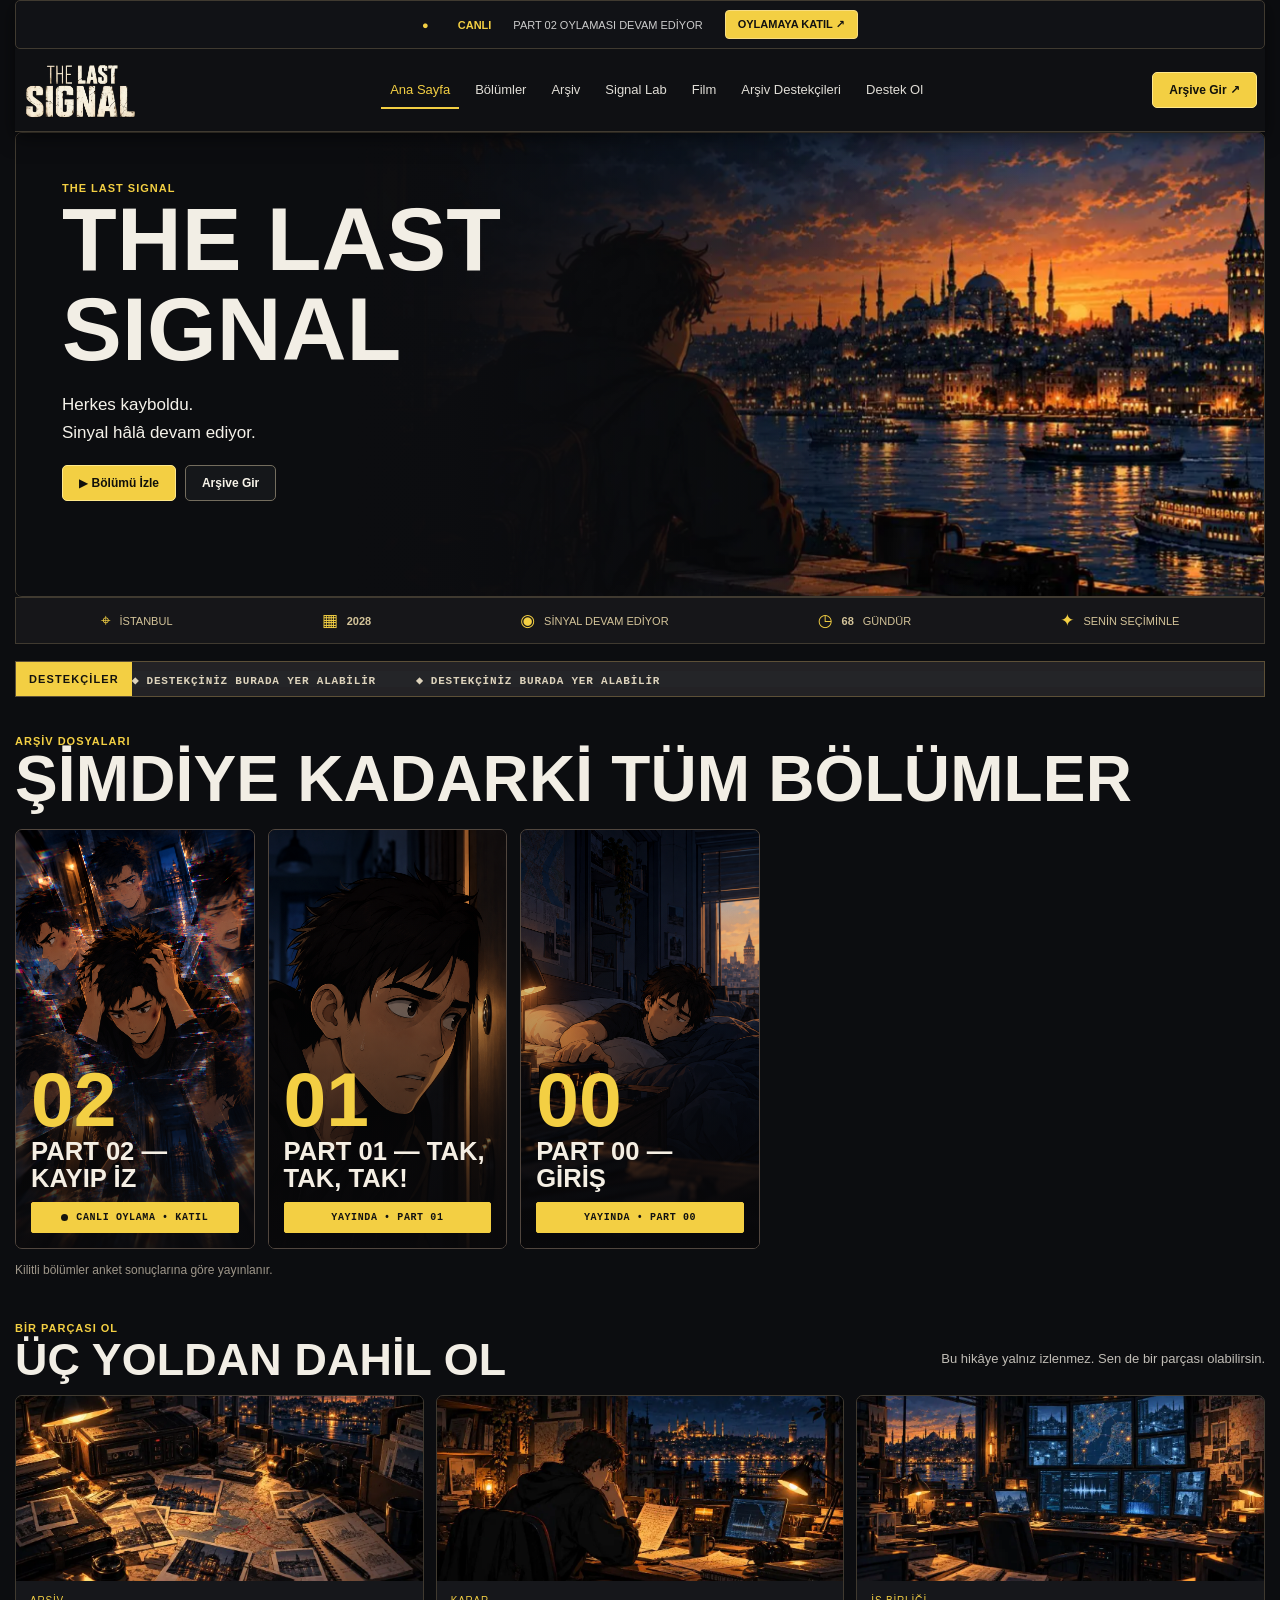
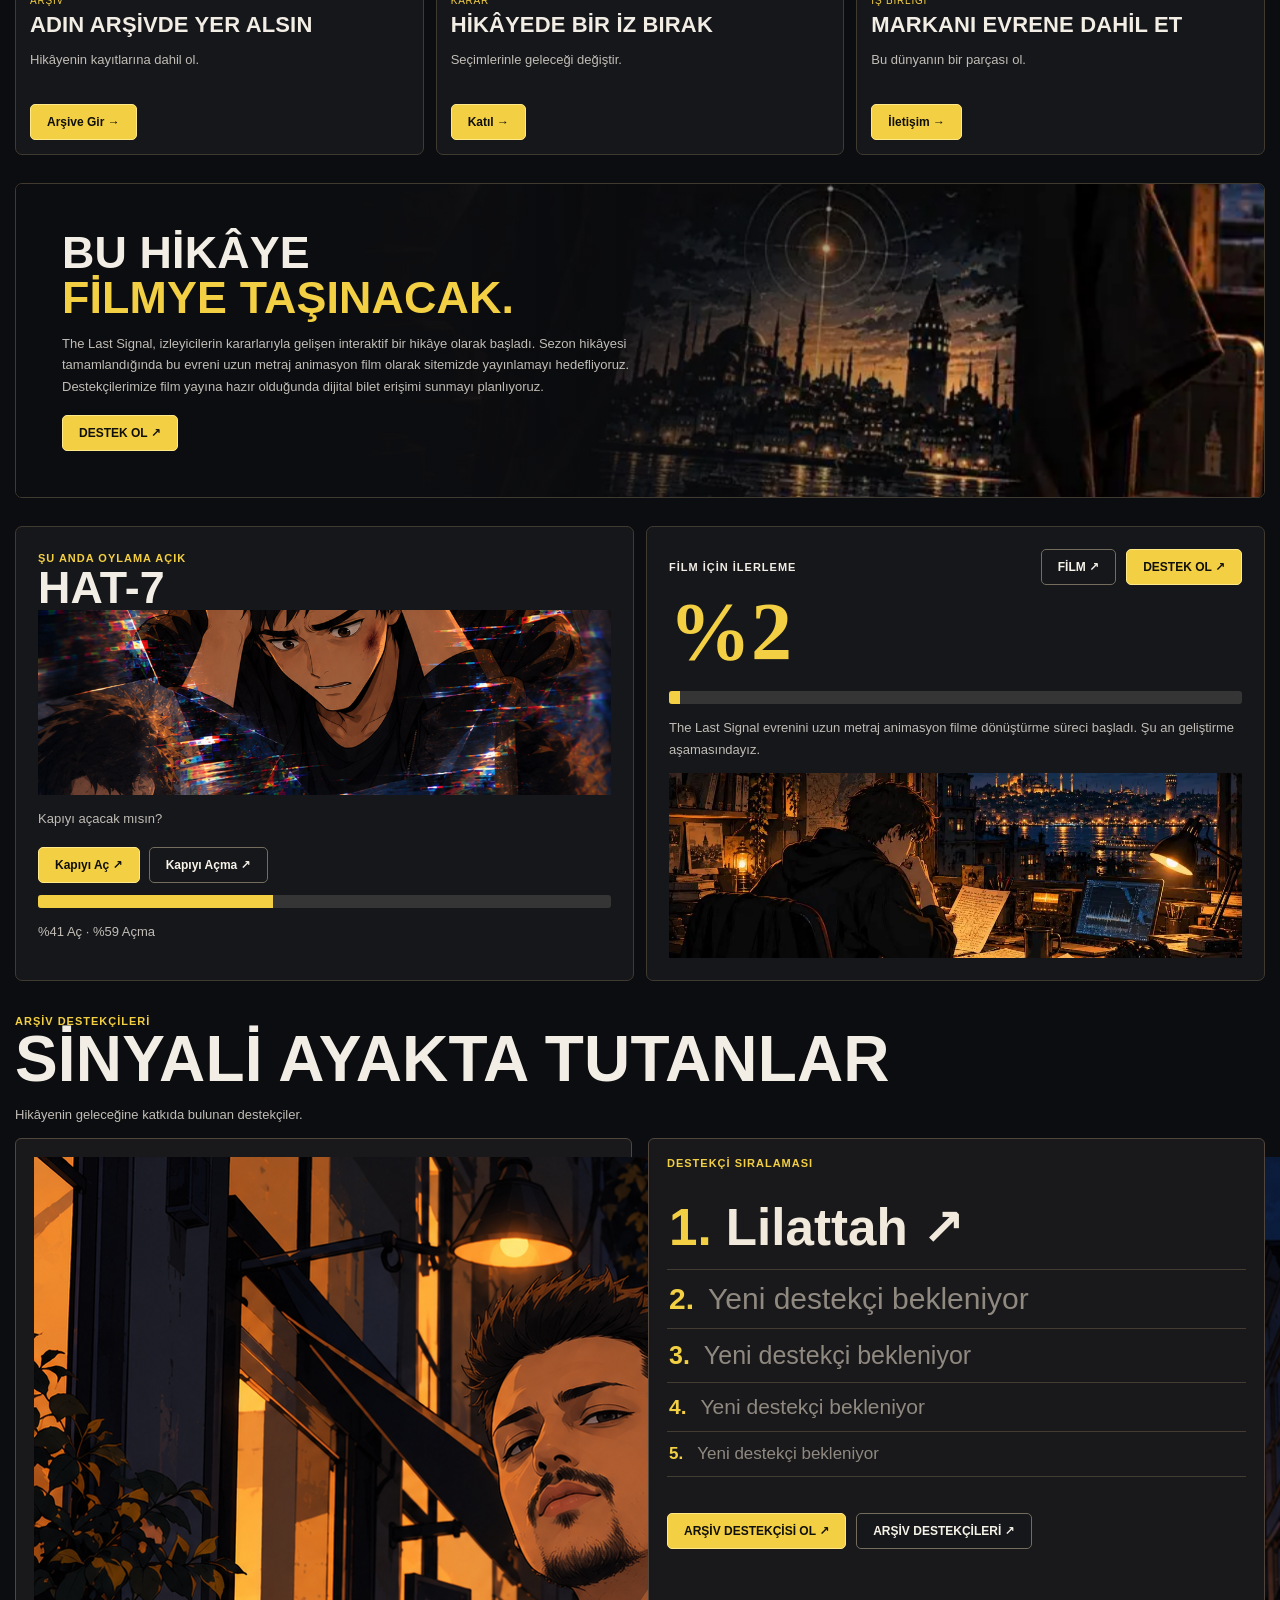
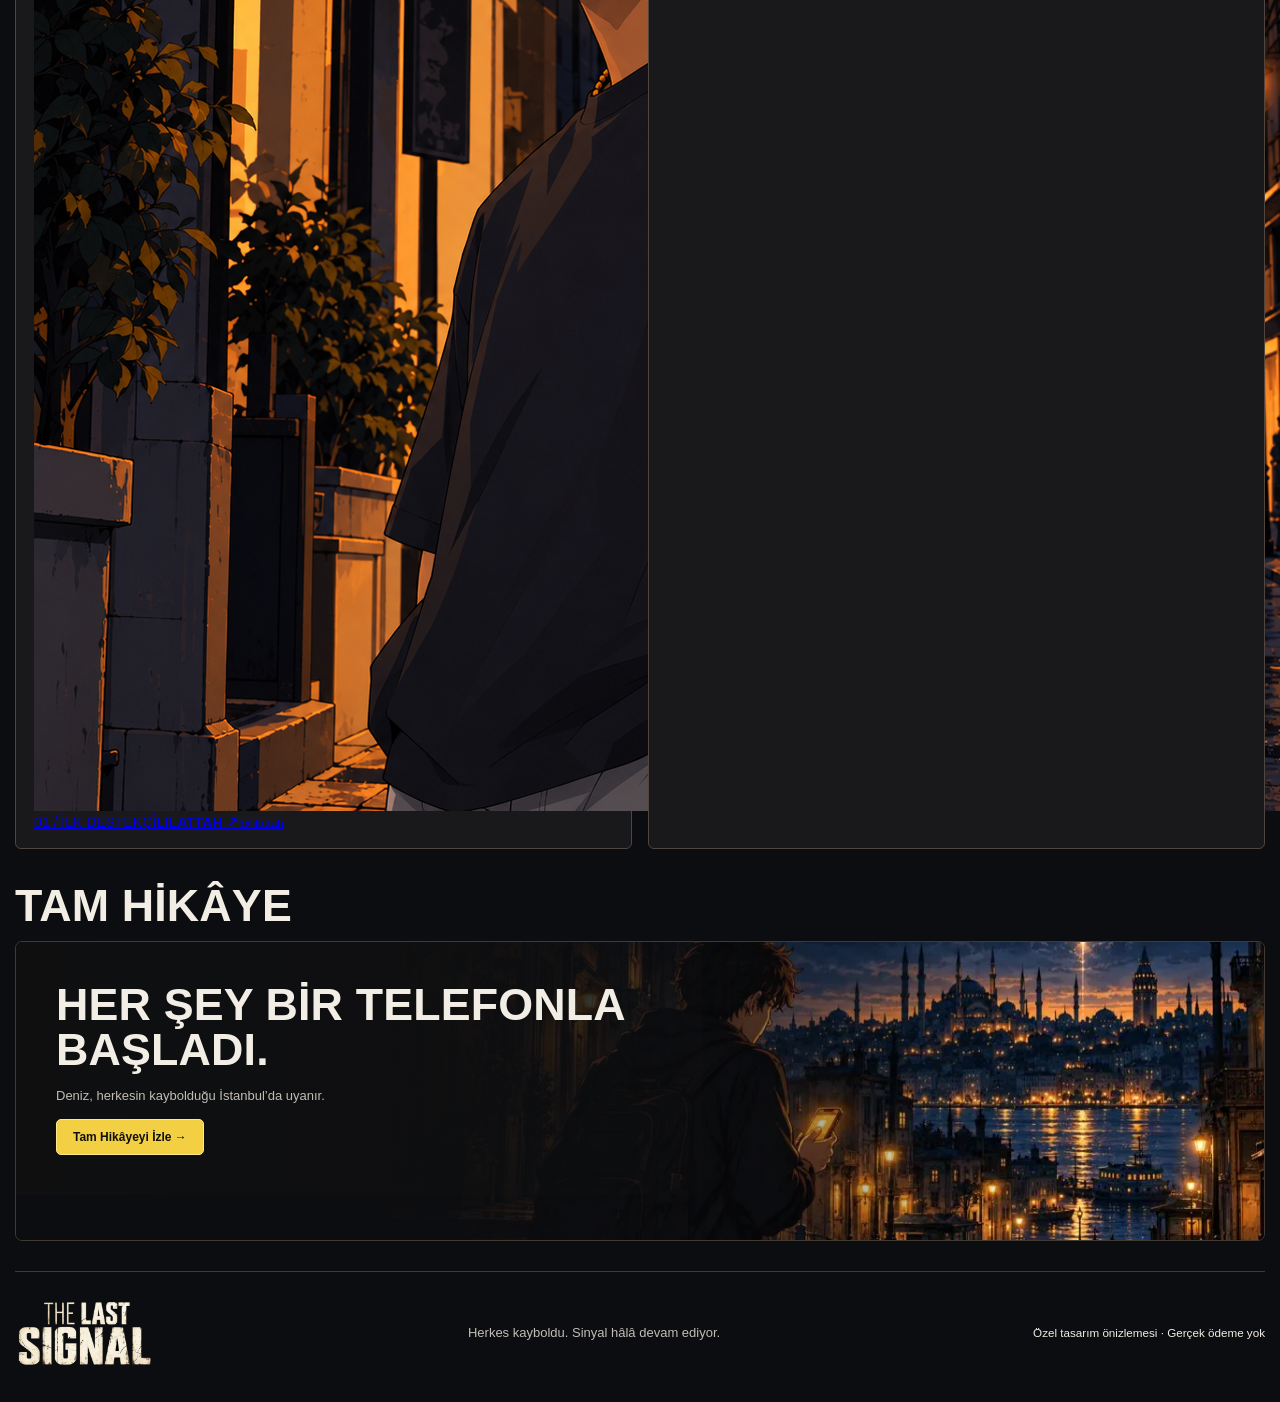
==== commit f2119b2c: "Match Archive Supporters profile art with home overlay portrait design" ====
--- a/index.html
+++ b/index.html
@@ -68,7 +68,16 @@
 #cinema .tls-cinema-steps>div:hover{border-color:#f3cf43;box-shadow:0 20px 35px rgba(0,0,0,.45),0 0 22px rgba(243,207,67,.14)}
 #cinema .tls-cinema-steps>div>*{transform:translateZ(13px)}
 @media(hover:none),(prefers-reduced-motion:reduce){#cinema .tls-cinema-steps>div{transform:none!important;will-change:auto;transition:none!important}#cinema .tls-cinema-steps>div>*{transform:none}}
-</style><style id="tls-archive-supporters-v1">.tls-archive-home-layout{grid-template-columns:minmax(250px,1fr) minmax(330px,1fr)}.tls-archive-featured{display:flex;flex-direction:column;max-width:330px;gap:12px;text-decoration:none;color:#f3cf43;font-size:19px;font-weight:800}.tls-archive-featured img{width:100%;aspect-ratio:3/4;object-fit:cover;border:2px solid #bda057;border-radius:5px}.tls-archive-featured:hover img,.tls-archive-page-hero:hover img{box-shadow:0 0 25px #f3cf435c;transform:translateY(-4px)}.tls-archive-featured img,.tls-archive-page-hero img{transition:transform .3s,box-shadow .3s}.tls-archive-ranking{padding:16px 0}.tls-archive-rank{display:flex;align-items:baseline;gap:14px;padding:12px 2px;border-bottom:1px solid #423c32}.tls-archive-rank>a{color:#f1eadc;text-decoration:none;font-weight:900}.tls-archive-rank>a:hover{color:#f3cf43}.tls-archive-rank>span:first-child{color:#f3cf43;font-weight:900}.tls-archive-rank-1{font-size:clamp(33px,4vw,59px)}.tls-archive-rank-2{font-size:30px}.tls-archive-rank-3{font-size:25px}.tls-archive-rank-4{font-size:21px}.tls-archive-rank-5{font-size:17px}.tls-archive-vacant{color:#908980;font-weight:500}.tls-archive-actions{display:flex;flex-wrap:wrap;gap:10px;margin-top:20px}.tls-archive-page-grid{display:grid;grid-template-columns:1fr 1fr;gap:20px}.tls-archive-page-hero,.tls-archive-page-list{background:#17181c;border:1px solid #554a37;border-radius:8px;padding:22px}.tls-archive-page-hero{text-decoration:none;color:#f2eee5;display:flex;flex-direction:column;gap:10px}.tls-archive-page-hero img{width:100%;max-height:380px;object-fit:contain;background:#101114;border-radius:6px}.tls-archive-page-hero span,.tls-archive-page-hero p{color:#f3cf43}.tls-archive-page-hero h2{margin:0}.tls-archive-page-list .actions{margin-top:25px}@media(max-width:850px){.tls-archive-home-layout,.tls-archive-page-grid{grid-template-columns:1fr}}@media(prefers-reduced-motion:reduce){.tls-archive-featured img,.tls-archive-page-hero img{transition:none}}</style></head><body><div class="shell"><div class="tls-sticky-top"><div class="ticker"><b class="accent">CANLI</b><span>PART 02 OYLAMASI DEVAM EDİYOR</span><a class="tls-join-poll" href="https://www.instagram.com/thelastsignal.tr/" target="_blank" rel="noopener noreferrer">OYLAMAYA KATIL ↗</a></div><header><img class="logo" alt="The Last Signal logosu" src="assets/scene-00.webp"><nav id="nav"><button type="button" data-go="home" class="active">Ana Sayfa</button><button type="button" data-go="episodes" class="">Bölümler</button><button type="button" data-go="archive" class="">Arşiv</button><button type="button" data-go="lab" class="">Signal Lab</button><button type="button" data-go="cinema" class="">Film</button><button type="button" data-go="archive-supporters" class="">Arşiv Destekçileri</button><button type="button" data-go="support" class="">Destek Ol</button></nav><button class="btn" data-go="archive">Arşive Gir ↗</button><button class="menu" type="button" id="menu" aria-label="Menüyü aç">☰</button></header></div><main><section id="home" class="page active"><div class="hero"><img class="art " src="assets/scene-01.webp" alt="Deniz, gece İstanbul manzarasına bakıyor" loading="lazy" decoding="async"><div class="copy"><span class="kicker">THE LAST SIGNAL</span><h1>THE LAST<br>SIGNAL</h1><p>Herkes kayboldu.<br>Sinyal hâlâ devam ediyor.</p><div class="actions"><button class="btn" data-go="episodes">▶ Bölümü İzle</button><button class="btn ghost" data-go="archive">Arşive Gir</button></div></div></div><div class="statbar tls-statusbar" aria-label="Hikâye durumu"><span><i aria-hidden="true">⌖</i> İSTANBUL</span><span><i aria-hidden="true">▦</i> <b id="tls-story-year">2028</b></span><span><i aria-hidden="true">◉</i> SİNYAL DEVAM EDİYOR</span><span><i aria-hidden="true">◷</i> <b id="tls-story-day">23</b> GÜNDÜR</span><span><i aria-hidden="true">✦</i> SENİN SEÇİMİNLE</span></div><div id="tls-supporters-placement" class="section"></div><section class="section"><span class="kicker">BİR PARÇASI OL</span><div class="heading"><h2>ÜÇ YOLDAN DAHİL OL</h2><p>Bu hikâye yalnız izlenmez. Sen de bir parçası olabilirsin.</p></div><div class="grid three"><article class="card reveal"><img class="art " src="assets/scene-02.webp" alt="Adın Arşivde Yer Alsın" loading="lazy" decoding="async"><div class="cardbody"><small>ARŞİV</small><h3>Adın Arşivde Yer Alsın</h3><p>Hikâyenin kayıtlarına dahil ol.</p><button type="button" data-demo="Arşive Gir">Arşive Gir →</button></div></article><article class="card reveal"><img class="art " src="assets/scene-03.webp" alt="Hikâyede Bir İz Bırak" loading="lazy" decoding="async"><div class="cardbody"><small>KARAR</small><h3>Hikâyede Bir İz Bırak</h3><p>Seçimlerinle geleceği değiştir.</p><button type="button" data-demo="Katıl">Katıl →</button></div></article><article class="card reveal"><img class="art " src="assets/scene-04.webp" alt="Markanı Evrene Dahil Et" loading="lazy" decoding="async"><div class="cardbody"><small>İŞ BİRLİĞİ</small><h3>Markanı Evrene Dahil Et</h3><p>Bu dünyanın bir parçası ol.</p><button type="button" data-demo="İletişim">İletişim →</button></div></article></div></section><section class="section feature"><img class="art " src="assets/scene-05.webp" alt="Deniz ve sinyal araştırma odası" loading="lazy" decoding="async"><div class="copy"><h2>BU HİKÂYE<br><span>FİLMYE TAŞINACAK.</span></h2><p>The Last Signal, izleyicilerin kararlarıyla gelişen interaktif bir hikâye olarak başladı. Sezon hikâyesi tamamlandığında bu evreni uzun metraj animasyon film olarak sitemizde yayınlamayı hedefliyoruz. Destekçilerimize film yayına hazır olduğunda dijital bilet erişimi sunmayı planlıyoruz.</p><div class="actions"><button class="btn" type="button" data-go="support">DESTEK OL ↗</button></div></div></section><section class="section grid two"><div class="panel"><span class="kicker">ŞU ANDA OYLAMA AÇIK</span><h2>HAT-7</h2><img class="art " src="assets/PART-2-COVER.png" alt="Part 02 — Kayıp İz kapak görseli" loading="lazy" decoding="async"><p>Kapıyı açacak mısın?</p><div class="actions"><a class="btn" href="https://www.instagram.com/thelastsignal.tr/" target="_blank" rel="noopener noreferrer">Kapıyı Aç ↗</a><a class="btn ghost" href="https://www.instagram.com/thelastsignal.tr/" target="_blank" rel="noopener noreferrer">Kapıyı Açma ↗</a></div><div class="bar"><i style="width:41%"></i></div><p id="vote-status">%41 Aç · %59 Açma</p></div><div class="panel"><div class="tls-film-progress-head"><span class="kicker tls-film-progress-title">FİLM İÇİN İLERLEME</span><div class="tls-film-progress-actions"><button class="btn ghost" type="button" data-go="cinema">FİLM ↗</button><button class="btn tls-film-support-btn" type="button" data-go="support">DESTEK OL ↗</button></div></div><div class="signal">%2</div><div class="bar" role="progressbar" aria-label="Uzun metraj animasyon film geliştirme ilerlemesi" aria-valuemin="0" aria-valuemax="100" aria-valuenow="2"><i style="width:2%"></i></div><p>The Last Signal evrenini uzun metraj animasyon filme dönüştürme süreci başladı. Şu an geliştirme aşamasındayız.</p><img class="art " src="assets/scene-03.webp" alt="Uzun metraj film hazırlığı için bilgisayar ekranlarıyla dolu kontrol odası" loading="lazy" decoding="async"></div></section><section class="section"><div class="heading"><h2>TAM HİKÂYE</h2><p></p></div><div class="wide"><img class="art " src="assets/scene-08.webp" alt="Deniz ve İstanbul boğaz manzarası" loading="lazy" decoding="async"><div class="copy"><h2>HER ŞEY BİR TELEFONLA BAŞLADI.</h2><p>Deniz, herkesin kaybolduğu İstanbul’da uyanır.</p><button class="btn" data-go="episodes">Tam Hikâyeyi İzle →</button></div></div></section></section><section id="episodes" class="page"><div class="subhero"><img class="art " src="assets/scene-08.webp" alt="HER BÖLÜM YENİ BİR İZ." loading="lazy" decoding="async"><div class="copy"><span class="kicker">BÖLÜMLER</span><h1>HER BÖLÜM YENİ BİR İZ.</h1><p>Deniz’in yalnız dünyasında her adım yeni bir soru bırakıyor.</p></div></div><section class="section"><div class="heading"><h2>TÜM BÖLÜMLER</h2><p></p></div><div class="grid three"><article class="card reveal"><img class="art " src="assets/scene-09.webp" alt="Üç Vuruş" loading="lazy" decoding="async"><div class="cardbody"><small>01</small><h3>Üç Vuruş</h3><p>Bölüm 1</p><button type="button" data-demo="Oynat">Oynat →</button></div></article><article class="card reveal"><img class="art " src="assets/scene-10.webp" alt="Yankı" loading="lazy" decoding="async"><div class="cardbody"><small>02</small><h3>Yankı</h3><p>Bölüm 2</p><button type="button" data-demo="Oynat">Oynat →</button></div></article><article class="card reveal"><img class="art " src="assets/scene-11.webp" alt="Sınırda" loading="lazy" decoding="async"><div class="cardbody"><small>03</small><h3>Sınırda</h3><p>Bölüm 3</p><button type="button" data-demo="Oynat">Oynat →</button></div></article><article class="card reveal"><img class="art " src="assets/scene-12.webp" alt="Kayıp Saatler" loading="lazy" decoding="async"><div class="cardbody"><small>04</small><h3>Kayıp Saatler</h3><p>Bölüm 4</p><button type="button" data-demo="Oynat">Oynat →</button></div></article><article class="card reveal"><img class="art " src="assets/scene-06.webp" alt="Gece Mesajı" loading="lazy" decoding="async"><div class="cardbody"><small>05</small><h3>Gece Mesajı</h3><p>Bölüm 5</p><button type="button" data-demo="Oynat">Oynat →</button></div></article><article class="card reveal"><img class="art " src="assets/scene-13.webp" alt="Dönüş Yok" loading="lazy" decoding="async"><div class="cardbody"><small>06</small><h3>Dönüş Yok</h3><p>Bölüm 6</p><button type="button" data-demo="Oynat">Oynat →</button></div></article><article class="card reveal"><img class="art " src="assets/scene-14.webp" alt="Gerçeğin Kıyısı" loading="lazy" decoding="async"><div class="cardbody"><small>07</small><h3>Gerçeğin Kıyısı</h3><p>Bölüm 7</p><button type="button" data-demo="Oynat">Oynat →</button></div></article><article class="card reveal"><img class="art " src="assets/scene-15.webp" alt="İçeriden" loading="lazy" decoding="async"><div class="cardbody"><small>08</small><h3>İçeriden</h3><p>Bölüm 8</p><button type="button" data-demo="Oynat">Oynat →</button></div></article><article class="card reveal"><img class="art " src="assets/scene-16.webp" alt="Yakında" loading="lazy" decoding="async"><div class="cardbody"><small>09</small><h3>Yakında</h3><p>Bölüm 9</p><button type="button" data-demo="Yakında">Yakında →</button></div></article></div></section></section><section id="archive" class="page"><div class="subhero"><img class="art " src="assets/scene-17.webp" alt="ARŞİV" loading="lazy" decoding="async"><div class="copy"><span class="kicker">THE LAST SIGNAL</span><h1>ARŞİV</h1><p>Kayıp parçalar, unutulmuş kayıtlar, henüz cevaplanmamış sorular.</p></div></div><section class="section"><div class="heading"><h2>ARŞİVİ KEŞFET</h2><p></p></div><input id="archive-search" class="search" placeholder="Arşivde ara..." aria-label="Arşivde ara"><div class="grid four" id="archive-cards"><article class="card reveal"><img class="art " src="assets/scene-09.webp" alt="Pazartesi 07:12" loading="lazy" decoding="async"><div class="cardbody"><small>ARŞİV</small><h3>Pazartesi 07:12</h3><p>Yeni bir ipucunun kaydı</p><button type="button" data-demo="Dosyayı İncele">Dosyayı İncele →</button></div></article><article class="card reveal"><img class="art " src="assets/scene-11.webp" alt="Galata’dan Görünüm" loading="lazy" decoding="async"><div class="cardbody"><small>ARŞİV</small><h3>Galata’dan Görünüm</h3><p>Yeni bir ipucunun kaydı</p><button type="button" data-demo="Dosyayı İncele">Dosyayı İncele →</button></div></article><article class="card reveal"><img class="art " src="assets/scene-18.webp" alt="Karaköy Rıhtımı" loading="lazy" decoding="async"><div class="cardbody"><small>ARŞİV</small><h3>Karaköy Rıhtımı</h3><p>Yeni bir ipucunun kaydı</p><button type="button" data-demo="Dosyayı İncele">Dosyayı İncele →</button></div></article><article class="card reveal"><img class="art " src="assets/scene-19.webp" alt="HAT-7 Üzerine" loading="lazy" decoding="async"><div class="cardbody"><small>ARŞİV</small><h3>HAT-7 Üzerine</h3><p>Yeni bir ipucunun kaydı</p><button type="button" data-demo="Dosyayı İncele">Dosyayı İncele →</button></div></article><article class="card reveal"><img class="art " src="assets/scene-07.webp" alt="Bilinmeyen Ses" loading="lazy" decoding="async"><div class="cardbody"><small>ARŞİV</small><h3>Bilinmeyen Ses</h3><p>Yeni bir ipucunun kaydı</p><button type="button" data-demo="Dosyayı İncele">Dosyayı İncele →</button></div></article><article class="card reveal"><img class="art " src="assets/scene-02.webp" alt="Eski Teyp Cihazı" loading="lazy" decoding="async"><div class="cardbody"><small>ARŞİV</small><h3>Eski Teyp Cihazı</h3><p>Yeni bir ipucunun kaydı</p><button type="button" data-demo="Dosyayı İncele">Dosyayı İncele →</button></div></article><article class="card reveal"><img class="art " src="assets/scene-20.webp" alt="Boş Sokaklar" loading="lazy" decoding="async"><div class="cardbody"><small>ARŞİV</small><h3>Boş Sokaklar</h3><p>Yeni bir ipucunun kaydı</p><button type="button" data-demo="Dosyayı İncele">Dosyayı İncele →</button></div></article><article class="card reveal"><img class="art " src="assets/scene-19.webp" alt="Semboller ve İşaretler" loading="lazy" decoding="async"><div class="cardbody"><small>ARŞİV</small><h3>Semboller ve İşaretler</h3><p>Yeni bir ipucunun kaydı</p><button type="button" data-demo="Dosyayı İncele">Dosyayı İncele →</button></div></article><article class="card reveal"><img class="art " src="assets/scene-21.webp" alt="Tünel Geçidi" loading="lazy" decoding="async"><div class="cardbody"><small>ARŞİV</small><h3>Tünel Geçidi</h3><p>Yeni bir ipucunun kaydı</p><button type="button" data-demo="Dosyayı İncele">Dosyayı İncele →</button></div></article><article class="card reveal"><img class="art " src="assets/scene-22.webp" alt="Siyah Defter" loading="lazy" decoding="async"><div class="cardbody"><small>ARŞİV</small><h3>Siyah Defter</h3><p>Yeni bir ipucunun kaydı</p><button type="button" data-demo="Dosyayı İncele">Dosyayı İncele →</button></div></article></div></section></section><section id="lab" class="page"><div class="subhero"><img class="art " src="assets/scene-03.webp" alt="SIGNAL LAB" loading="lazy" decoding="async"><div class="copy"><span class="kicker">TOPLULUK</span><h1>SIGNAL LAB</h1><p>Topluluk teorileri, ipuçları ve araştırmalar.</p></div></div><section class="section"><div class="heading"><h2>TOPLULUK TEORİLERİ</h2><p></p></div><div class="grid four"><article class="card reveal"><img class="art " src="assets/scene-11.webp" alt="HAT-7 Bir Konum mu?" loading="lazy" decoding="async"><div class="cardbody"><small>TEORİ</small><h3>HAT-7 Bir Konum mu?</h3><p>Galata çevresindeki izler</p><button type="button" data-demo="İncele">İncele →</button></div></article><article class="card reveal"><img class="art " src="assets/scene-23.webp" alt="Deniz zaman döngüsünde mi?" loading="lazy" decoding="async"><div class="cardbody"><small>TEORİ</small><h3>Deniz zaman döngüsünde mi?</h3><p>Koordinatlar ve zaman</p><button type="button" data-demo="İncele">İncele →</button></div></article><article class="card reveal"><img class="art " src="assets/scene-06.webp" alt="Sinyaller birbirine bağlı mı?" loading="lazy" decoding="async"><div class="cardbody"><small>TEORİ</small><h3>Sinyaller birbirine bağlı mı?</h3><p>Tekrarlanan işaretler</p><button type="button" data-demo="İncele">İncele →</button></div></article><article class="card reveal"><img class="art " src="assets/scene-19.webp" alt="Başka biri de mi var?" loading="lazy" decoding="async"><div class="cardbody"><small>TEORİ</small><h3>Başka biri de mi var?</h3><p>Kayıp notlar</p><button type="button" data-demo="İncele">İncele →</button></div></article></div></section><section class="section"><div class="heading"><h2>İPUCU PANOSU</h2><p></p></div><div class="grid four"><article class="card reveal"><img class="art " src="assets/scene-23.webp" alt="Koordinatlar" loading="lazy" decoding="async"><div class="cardbody"><small></small><h3>Koordinatlar</h3><p>Defterdeki izler</p><button type="button" data-demo="İncele">İncele →</button></div></article><article class="card reveal"><img class="art " src="assets/scene-02.webp" alt="Eski Teyp" loading="lazy" decoding="async"><div class="cardbody"><small></small><h3>Eski Teyp</h3><p>Kayıt cihazı</p><button type="button" data-demo="İncele">İncele →</button></div></article><article class="card reveal"><img class="art " src="assets/scene-07.webp" alt="Sinyal Grafiği" loading="lazy" decoding="async"><div class="cardbody"><small></small><h3>Sinyal Grafiği</h3><p>Bilinmeyen ses</p><button type="button" data-demo="İncele">İncele →</button></div></article><article class="card reveal"><img class="art " src="assets/scene-19.webp" alt="Semboller" loading="lazy" decoding="async"><div class="cardbody"><small></small><h3>Semboller</h3><p>Şifreli notlar</p><button type="button" data-demo="İncele">İncele →</button></div></article></div></section></section><section id="cinema" class="page tls-cinema-page">
+</style><style id="tls-archive-supporters-v1">.tls-archive-home-layout{grid-template-columns:minmax(250px,1fr) minmax(330px,1fr)}.tls-archive-featured{display:flex;flex-direction:column;max-width:330px;gap:12px;text-decoration:none;color:#f3cf43;font-size:19px;font-weight:800}.tls-archive-featured img{width:100%;aspect-ratio:3/4;object-fit:cover;border:2px solid #bda057;border-radius:5px}.tls-archive-featured:hover img,.tls-archive-page-hero:hover img{box-shadow:0 0 25px #f3cf435c;transform:translateY(-4px)}.tls-archive-featured img,.tls-archive-page-hero img{transition:transform .3s,box-shadow .3s}.tls-archive-ranking{padding:16px 0}.tls-archive-rank{display:flex;align-items:baseline;gap:14px;padding:12px 2px;border-bottom:1px solid #423c32}.tls-archive-rank>a{color:#f1eadc;text-decoration:none;font-weight:900}.tls-archive-rank>a:hover{color:#f3cf43}.tls-archive-rank>span:first-child{color:#f3cf43;font-weight:900}.tls-archive-rank-1{font-size:clamp(33px,4vw,59px)}.tls-archive-rank-2{font-size:30px}.tls-archive-rank-3{font-size:25px}.tls-archive-rank-4{font-size:21px}.tls-archive-rank-5{font-size:17px}.tls-archive-vacant{color:#908980;font-weight:500}.tls-archive-actions{display:flex;flex-wrap:wrap;gap:10px;margin-top:20px}.tls-archive-page-grid{display:grid;grid-template-columns:1fr 1fr;gap:20px}.tls-archive-page-hero,.tls-archive-page-list{background:#17181c;border:1px solid #554a37;border-radius:8px;padding:22px}.tls-archive-page-hero{text-decoration:none;color:#f2eee5;display:flex;flex-direction:column;gap:10px}.tls-archive-page-hero img{width:100%;max-height:380px;object-fit:contain;background:#101114;border-radius:6px}.tls-archive-page-hero span,.tls-archive-page-hero p{color:#f3cf43}.tls-archive-page-hero h2{margin:0}.tls-archive-page-list .actions{margin-top:25px}@media(max-width:850px){.tls-archive-home-layout,.tls-archive-page-grid{grid-template-columns:1fr}}@media(prefers-reduced-motion:reduce){.tls-archive-featured img,.tls-archive-page-hero img{transition:none}}</style><style id="tls-archive-hero-height-fix">
+/* Allow long Archive Supporters hero text and CTA to remain fully visible. */
+#archive-supporters .subhero{height:auto!important;min-height:465px!important;overflow:hidden}
+#archive-supporters .subhero>.art{position:absolute;inset:0;width:100%;height:100%;object-fit:cover}
+#archive-supporters .subhero .copy{position:relative;top:auto!important;left:auto!important;transform:none!important;min-height:465px;padding:clamp(28px,4vw,60px)!important;max-width:min(1050px,100%);display:flex;flex-direction:column;align-items:flex-start;justify-content:center}
+#archive-supporters .subhero .copy h1{font-size:clamp(42px,5.25vw,88px)!important;line-height:1.03;max-width:100%;overflow-wrap:normal;margin:13px 0 14px}
+#archive-supporters .subhero .copy p{max-width:720px;margin:0}
+#archive-supporters .subhero .actions{margin-top:22px;margin-bottom:4px}
+@media(max-width:650px){#archive-supporters .subhero{min-height:500px!important}#archive-supporters .subhero .copy{min-height:500px;padding:28px 22px!important}#archive-supporters .subhero .copy h1{font-size:clamp(38px,10vw,62px)!important}#archive-supporters .subhero:after{background:linear-gradient(90deg,#08101cf5,#08101cba 77%,#08101c80)}}
+</style></head><body><div class="shell"><div class="tls-sticky-top"><div class="ticker"><b class="accent">CANLI</b><span>PART 02 OYLAMASI DEVAM EDİYOR</span><a class="tls-join-poll" href="https://www.instagram.com/thelastsignal.tr/" target="_blank" rel="noopener noreferrer">OYLAMAYA KATIL ↗</a></div><header><img class="logo" alt="The Last Signal logosu" src="assets/scene-00.webp"><nav id="nav"><button type="button" data-go="home" class="active">Ana Sayfa</button><button type="button" data-go="episodes" class="">Bölümler</button><button type="button" data-go="archive" class="">Arşiv</button><button type="button" data-go="lab" class="">Signal Lab</button><button type="button" data-go="cinema" class="">Film</button><button type="button" data-go="archive-supporters" class="">Arşiv Destekçileri</button><button type="button" data-go="support" class="">Destek Ol</button></nav><button class="btn" data-go="archive">Arşive Gir ↗</button><button class="menu" type="button" id="menu" aria-label="Menüyü aç">☰</button></header></div><main><section id="home" class="page active"><div class="hero"><img class="art " src="assets/scene-01.webp" alt="Deniz, gece İstanbul manzarasına bakıyor" loading="lazy" decoding="async"><div class="copy"><span class="kicker">THE LAST SIGNAL</span><h1>THE LAST<br>SIGNAL</h1><p>Herkes kayboldu.<br>Sinyal hâlâ devam ediyor.</p><div class="actions"><button class="btn" data-go="episodes">▶ Bölümü İzle</button><button class="btn ghost" data-go="archive">Arşive Gir</button></div></div></div><div class="statbar tls-statusbar" aria-label="Hikâye durumu"><span><i aria-hidden="true">⌖</i> İSTANBUL</span><span><i aria-hidden="true">▦</i> <b id="tls-story-year">2028</b></span><span><i aria-hidden="true">◉</i> SİNYAL DEVAM EDİYOR</span><span><i aria-hidden="true">◷</i> <b id="tls-story-day">23</b> GÜNDÜR</span><span><i aria-hidden="true">✦</i> SENİN SEÇİMİNLE</span></div><div id="tls-supporters-placement" class="section"></div><section class="section"><span class="kicker">BİR PARÇASI OL</span><div class="heading"><h2>ÜÇ YOLDAN DAHİL OL</h2><p>Bu hikâye yalnız izlenmez. Sen de bir parçası olabilirsin.</p></div><div class="grid three"><article class="card reveal"><img class="art " src="assets/scene-02.webp" alt="Adın Arşivde Yer Alsın" loading="lazy" decoding="async"><div class="cardbody"><small>ARŞİV</small><h3>Adın Arşivde Yer Alsın</h3><p>Hikâyenin kayıtlarına dahil ol.</p><button type="button" data-demo="Arşive Gir">Arşive Gir →</button></div></article><article class="card reveal"><img class="art " src="assets/scene-03.webp" alt="Hikâyede Bir İz Bırak" loading="lazy" decoding="async"><div class="cardbody"><small>KARAR</small><h3>Hikâyede Bir İz Bırak</h3><p>Seçimlerinle geleceği değiştir.</p><button type="button" data-demo="Katıl">Katıl →</button></div></article><article class="card reveal"><img class="art " src="assets/scene-04.webp" alt="Markanı Evrene Dahil Et" loading="lazy" decoding="async"><div class="cardbody"><small>İŞ BİRLİĞİ</small><h3>Markanı Evrene Dahil Et</h3><p>Bu dünyanın bir parçası ol.</p><button type="button" data-demo="İletişim">İletişim →</button></div></article></div></section><section class="section feature"><img class="art " src="assets/scene-05.webp" alt="Deniz ve sinyal araştırma odası" loading="lazy" decoding="async"><div class="copy"><h2>BU HİKÂYE<br><span>FİLMYE TAŞINACAK.</span></h2><p>The Last Signal, izleyicilerin kararlarıyla gelişen interaktif bir hikâye olarak başladı. Sezon hikâyesi tamamlandığında bu evreni uzun metraj animasyon film olarak sitemizde yayınlamayı hedefliyoruz. Destekçilerimize film yayına hazır olduğunda dijital bilet erişimi sunmayı planlıyoruz.</p><div class="actions"><button class="btn" type="button" data-go="support">DESTEK OL ↗</button></div></div></section><section class="section grid two"><div class="panel"><span class="kicker">ŞU ANDA OYLAMA AÇIK</span><h2>HAT-7</h2><img class="art " src="assets/PART-2-COVER.png" alt="Part 02 — Kayıp İz kapak görseli" loading="lazy" decoding="async"><p>Kapıyı açacak mısın?</p><div class="actions"><a class="btn" href="https://www.instagram.com/thelastsignal.tr/" target="_blank" rel="noopener noreferrer">Kapıyı Aç ↗</a><a class="btn ghost" href="https://www.instagram.com/thelastsignal.tr/" target="_blank" rel="noopener noreferrer">Kapıyı Açma ↗</a></div><div class="bar"><i style="width:41%"></i></div><p id="vote-status">%41 Aç · %59 Açma</p></div><div class="panel"><div class="tls-film-progress-head"><span class="kicker tls-film-progress-title">FİLM İÇİN İLERLEME</span><div class="tls-film-progress-actions"><button class="btn ghost" type="button" data-go="cinema">FİLM ↗</button><button class="btn tls-film-support-btn" type="button" data-go="support">DESTEK OL ↗</button></div></div><div class="signal">%2</div><div class="bar" role="progressbar" aria-label="Uzun metraj animasyon film geliştirme ilerlemesi" aria-valuemin="0" aria-valuemax="100" aria-valuenow="2"><i style="width:2%"></i></div><p>The Last Signal evrenini uzun metraj animasyon filme dönüştürme süreci başladı. Şu an geliştirme aşamasındayız.</p><img class="art " src="assets/scene-03.webp" alt="Uzun metraj film hazırlığı için bilgisayar ekranlarıyla dolu kontrol odası" loading="lazy" decoding="async"></div></section><section class="section"><div class="heading"><h2>TAM HİKÂYE</h2><p></p></div><div class="wide"><img class="art " src="assets/scene-08.webp" alt="Deniz ve İstanbul boğaz manzarası" loading="lazy" decoding="async"><div class="copy"><h2>HER ŞEY BİR TELEFONLA BAŞLADI.</h2><p>Deniz, herkesin kaybolduğu İstanbul’da uyanır.</p><button class="btn" data-go="episodes">Tam Hikâyeyi İzle →</button></div></div></section></section><section id="episodes" class="page"><div class="subhero"><img class="art " src="assets/scene-08.webp" alt="HER BÖLÜM YENİ BİR İZ." loading="lazy" decoding="async"><div class="copy"><span class="kicker">BÖLÜMLER</span><h1>HER BÖLÜM YENİ BİR İZ.</h1><p>Deniz’in yalnız dünyasında her adım yeni bir soru bırakıyor.</p></div></div><section class="section"><div class="heading"><h2>TÜM BÖLÜMLER</h2><p></p></div><div class="grid three"><article class="card reveal"><img class="art " src="assets/scene-09.webp" alt="Üç Vuruş" loading="lazy" decoding="async"><div class="cardbody"><small>01</small><h3>Üç Vuruş</h3><p>Bölüm 1</p><button type="button" data-demo="Oynat">Oynat →</button></div></article><article class="card reveal"><img class="art " src="assets/scene-10.webp" alt="Yankı" loading="lazy" decoding="async"><div class="cardbody"><small>02</small><h3>Yankı</h3><p>Bölüm 2</p><button type="button" data-demo="Oynat">Oynat →</button></div></article><article class="card reveal"><img class="art " src="assets/scene-11.webp" alt="Sınırda" loading="lazy" decoding="async"><div class="cardbody"><small>03</small><h3>Sınırda</h3><p>Bölüm 3</p><button type="button" data-demo="Oynat">Oynat →</button></div></article><article class="card reveal"><img class="art " src="assets/scene-12.webp" alt="Kayıp Saatler" loading="lazy" decoding="async"><div class="cardbody"><small>04</small><h3>Kayıp Saatler</h3><p>Bölüm 4</p><button type="button" data-demo="Oynat">Oynat →</button></div></article><article class="card reveal"><img class="art " src="assets/scene-06.webp" alt="Gece Mesajı" loading="lazy" decoding="async"><div class="cardbody"><small>05</small><h3>Gece Mesajı</h3><p>Bölüm 5</p><button type="button" data-demo="Oynat">Oynat →</button></div></article><article class="card reveal"><img class="art " src="assets/scene-13.webp" alt="Dönüş Yok" loading="lazy" decoding="async"><div class="cardbody"><small>06</small><h3>Dönüş Yok</h3><p>Bölüm 6</p><button type="button" data-demo="Oynat">Oynat →</button></div></article><article class="card reveal"><img class="art " src="assets/scene-14.webp" alt="Gerçeğin Kıyısı" loading="lazy" decoding="async"><div class="cardbody"><small>07</small><h3>Gerçeğin Kıyısı</h3><p>Bölüm 7</p><button type="button" data-demo="Oynat">Oynat →</button></div></article><article class="card reveal"><img class="art " src="assets/scene-15.webp" alt="İçeriden" loading="lazy" decoding="async"><div class="cardbody"><small>08</small><h3>İçeriden</h3><p>Bölüm 8</p><button type="button" data-demo="Oynat">Oynat →</button></div></article><article class="card reveal"><img class="art " src="assets/scene-16.webp" alt="Yakında" loading="lazy" decoding="async"><div class="cardbody"><small>09</small><h3>Yakında</h3><p>Bölüm 9</p><button type="button" data-demo="Yakında">Yakında →</button></div></article></div></section></section><section id="archive" class="page"><div class="subhero"><img class="art " src="assets/scene-17.webp" alt="ARŞİV" loading="lazy" decoding="async"><div class="copy"><span class="kicker">THE LAST SIGNAL</span><h1>ARŞİV</h1><p>Kayıp parçalar, unutulmuş kayıtlar, henüz cevaplanmamış sorular.</p></div></div><section class="section"><div class="heading"><h2>ARŞİVİ KEŞFET</h2><p></p></div><input id="archive-search" class="search" placeholder="Arşivde ara..." aria-label="Arşivde ara"><div class="grid four" id="archive-cards"><article class="card reveal"><img class="art " src="assets/scene-09.webp" alt="Pazartesi 07:12" loading="lazy" decoding="async"><div class="cardbody"><small>ARŞİV</small><h3>Pazartesi 07:12</h3><p>Yeni bir ipucunun kaydı</p><button type="button" data-demo="Dosyayı İncele">Dosyayı İncele →</button></div></article><article class="card reveal"><img class="art " src="assets/scene-11.webp" alt="Galata’dan Görünüm" loading="lazy" decoding="async"><div class="cardbody"><small>ARŞİV</small><h3>Galata’dan Görünüm</h3><p>Yeni bir ipucunun kaydı</p><button type="button" data-demo="Dosyayı İncele">Dosyayı İncele →</button></div></article><article class="card reveal"><img class="art " src="assets/scene-18.webp" alt="Karaköy Rıhtımı" loading="lazy" decoding="async"><div class="cardbody"><small>ARŞİV</small><h3>Karaköy Rıhtımı</h3><p>Yeni bir ipucunun kaydı</p><button type="button" data-demo="Dosyayı İncele">Dosyayı İncele →</button></div></article><article class="card reveal"><img class="art " src="assets/scene-19.webp" alt="HAT-7 Üzerine" loading="lazy" decoding="async"><div class="cardbody"><small>ARŞİV</small><h3>HAT-7 Üzerine</h3><p>Yeni bir ipucunun kaydı</p><button type="button" data-demo="Dosyayı İncele">Dosyayı İncele →</button></div></article><article class="card reveal"><img class="art " src="assets/scene-07.webp" alt="Bilinmeyen Ses" loading="lazy" decoding="async"><div class="cardbody"><small>ARŞİV</small><h3>Bilinmeyen Ses</h3><p>Yeni bir ipucunun kaydı</p><button type="button" data-demo="Dosyayı İncele">Dosyayı İncele →</button></div></article><article class="card reveal"><img class="art " src="assets/scene-02.webp" alt="Eski Teyp Cihazı" loading="lazy" decoding="async"><div class="cardbody"><small>ARŞİV</small><h3>Eski Teyp Cihazı</h3><p>Yeni bir ipucunun kaydı</p><button type="button" data-demo="Dosyayı İncele">Dosyayı İncele →</button></div></article><article class="card reveal"><img class="art " src="assets/scene-20.webp" alt="Boş Sokaklar" loading="lazy" decoding="async"><div class="cardbody"><small>ARŞİV</small><h3>Boş Sokaklar</h3><p>Yeni bir ipucunun kaydı</p><button type="button" data-demo="Dosyayı İncele">Dosyayı İncele →</button></div></article><article class="card reveal"><img class="art " src="assets/scene-19.webp" alt="Semboller ve İşaretler" loading="lazy" decoding="async"><div class="cardbody"><small>ARŞİV</small><h3>Semboller ve İşaretler</h3><p>Yeni bir ipucunun kaydı</p><button type="button" data-demo="Dosyayı İncele">Dosyayı İncele →</button></div></article><article class="card reveal"><img class="art " src="assets/scene-21.webp" alt="Tünel Geçidi" loading="lazy" decoding="async"><div class="cardbody"><small>ARŞİV</small><h3>Tünel Geçidi</h3><p>Yeni bir ipucunun kaydı</p><button type="button" data-demo="Dosyayı İncele">Dosyayı İncele →</button></div></article><article class="card reveal"><img class="art " src="assets/scene-22.webp" alt="Siyah Defter" loading="lazy" decoding="async"><div class="cardbody"><small>ARŞİV</small><h3>Siyah Defter</h3><p>Yeni bir ipucunun kaydı</p><button type="button" data-demo="Dosyayı İncele">Dosyayı İncele →</button></div></article></div></section></section><section id="lab" class="page"><div class="subhero"><img class="art " src="assets/scene-03.webp" alt="SIGNAL LAB" loading="lazy" decoding="async"><div class="copy"><span class="kicker">TOPLULUK</span><h1>SIGNAL LAB</h1><p>Topluluk teorileri, ipuçları ve araştırmalar.</p></div></div><section class="section"><div class="heading"><h2>TOPLULUK TEORİLERİ</h2><p></p></div><div class="grid four"><article class="card reveal"><img class="art " src="assets/scene-11.webp" alt="HAT-7 Bir Konum mu?" loading="lazy" decoding="async"><div class="cardbody"><small>TEORİ</small><h3>HAT-7 Bir Konum mu?</h3><p>Galata çevresindeki izler</p><button type="button" data-demo="İncele">İncele →</button></div></article><article class="card reveal"><img class="art " src="assets/scene-23.webp" alt="Deniz zaman döngüsünde mi?" loading="lazy" decoding="async"><div class="cardbody"><small>TEORİ</small><h3>Deniz zaman döngüsünde mi?</h3><p>Koordinatlar ve zaman</p><button type="button" data-demo="İncele">İncele →</button></div></article><article class="card reveal"><img class="art " src="assets/scene-06.webp" alt="Sinyaller birbirine bağlı mı?" loading="lazy" decoding="async"><div class="cardbody"><small>TEORİ</small><h3>Sinyaller birbirine bağlı mı?</h3><p>Tekrarlanan işaretler</p><button type="button" data-demo="İncele">İncele →</button></div></article><article class="card reveal"><img class="art " src="assets/scene-19.webp" alt="Başka biri de mi var?" loading="lazy" decoding="async"><div class="cardbody"><small>TEORİ</small><h3>Başka biri de mi var?</h3><p>Kayıp notlar</p><button type="button" data-demo="İncele">İncele →</button></div></article></div></section><section class="section"><div class="heading"><h2>İPUCU PANOSU</h2><p></p></div><div class="grid four"><article class="card reveal"><img class="art " src="assets/scene-23.webp" alt="Koordinatlar" loading="lazy" decoding="async"><div class="cardbody"><small></small><h3>Koordinatlar</h3><p>Defterdeki izler</p><button type="button" data-demo="İncele">İncele →</button></div></article><article class="card reveal"><img class="art " src="assets/scene-02.webp" alt="Eski Teyp" loading="lazy" decoding="async"><div class="cardbody"><small></small><h3>Eski Teyp</h3><p>Kayıt cihazı</p><button type="button" data-demo="İncele">İncele →</button></div></article><article class="card reveal"><img class="art " src="assets/scene-07.webp" alt="Sinyal Grafiği" loading="lazy" decoding="async"><div class="cardbody"><small></small><h3>Sinyal Grafiği</h3><p>Bilinmeyen ses</p><button type="button" data-demo="İncele">İncele →</button></div></article><article class="card reveal"><img class="art " src="assets/scene-19.webp" alt="Semboller" loading="lazy" decoding="async"><div class="cardbody"><small></small><h3>Semboller</h3><p>Şifreli notlar</p><button type="button" data-demo="İncele">İncele →</button></div></article></div></section></section><section id="cinema" class="page tls-cinema-page">
 <div class="subhero tls-cinema-hero"><img class="art" src="assets/scene-05.webp" alt="The Last Signal sinematik araştırma odası" loading="lazy"><div class="copy"><span class="kicker">THE LAST SIGNAL / DİJİTAL FİLM</span><h1>BİR HİKÂYEDEN<br><span style="color:var(--gold)">FİLME.</span></h1><p>Sezonun hikâyesi tamamlandığında The Last Signal’ı uzun metraj 2D animasyon film olarak yalnızca bu sitede izlenebilecek özel bir gösterimle sunmayı hedefliyoruz.</p><div class="actions"><button class="btn" type="button" data-go="support">BU FİLME DESTEK OL ↗</button></div></div></div>
 <section class="section tls-film-release-note"><div class="tls-film-release-note-content"><span class="kicker">YAYIN PLANI</span><h2>SEZON TAMAMLANINCA<br>UZUN METRAJ FİLM.</h2><p>Bu bir sinema salonu bileti değil, The Last Signal web sitesindeki dijital film gösterimi için planlanan bir erişim hakkıdır. Film henüz yayınlanmadı; çıkış tarihi açıklanmadı.</p></div><img src="assets/scene-03.webp" alt="Film geliştirme ve kurgu ekranları" loading="lazy"></section><section class="section tls-cinema-progress panel"><div class="tls-cinema-progress-head"><div><span class="kicker">FİLM GELİŞTİRME SÜRECİ</span><h2>FİLM İLERLEYİŞİ</h2></div><div class="tls-cinema-percent">%2</div></div><div class="bar" role="progressbar" aria-label="Uzun metraj film ilerlemesi" aria-valuemin="0" aria-valuemax="100" aria-valuenow="2"><i style="width:2%"></i></div><p>Şu anda projenin geliştirme ve topluluk oluşturma aşamasındayız. Bu oran, ekibimizin paylaştığı proje ilerleme göstergesidir; toplanan bağışların yüzdesi değildir.</p></section>
 <section class="section"><div class="heading"><span class="kicker">VİZYONUMUZ</span><h2>BU EVRENİ NEDEN FİLME TAŞIYORUZ?</h2><p>The Last Signal'ın atmosferini ve karakterlerini daha uzun soluklu, sinematik bir hikâyeye dönüştürmek istiyoruz.</p></div><div class="grid three">
@@ -85,7 +94,7 @@
 <section class="section tls-film-tickets panel"><div class="heading"><span class="kicker">DESTEKÇİLERE ÖZEL</span><h2>FİLM BİLETİN DİJİTAL OLACAK.</h2><p>Film tamamlandığında destekçilerimize e-posta yoluyla tekil bir dijital bilet kodu göndermeyi planlıyoruz. Gösterim zamanı, erişim koşulları ve teslim ayrıntıları film yayını öncesinde açıklanacak.</p></div><div class="grid two"><div class="tls-film-ticket-illustration"><span>THE LAST SIGNAL / DIGITAL TICKET</span><strong>FİLM ERİŞİMİ</strong><p>Destekçi bilet kodu</p><div class="tls-film-ticket-sample">•••• — •••• — ••••</div><small>ÖRNEK GÖRSEL • GERÇEK BİLET DEĞİLDİR</small></div><div class="tls-film-ticket-copy"><h3>KODUNU GİR, FİLMİ İZLE.</h3><p>Planlanan sistemde destekçinin e-posta adresine gönderilen kod, sitedeki güvenli film izleme ekranında doğrulanacak. Kod yalnızca doğrulandıktan sonra film erişimi açılacak.</p><div class="tls-film-mail-preview"><label for="tls-film-email">BİLET İÇİN E-POSTA ADRESİN</label><input id="tls-film-email" type="email" autocomplete="email" placeholder="ornek@eposta.com" disabled><button type="button" class="btn" disabled aria-disabled="true">BİLET KAYDI YAKINDA</button></div><p class="tls-film-tech-note">E-posta kaydı henüz açık değil. Güvenli kayıt, açık rıza, bilet gönderimi ve kod doğrulama altyapısını tamamladığımızda burada etkinleştirilecek. Şu anda e-posta adresi toplanmıyor ve otomatik bilet oluşturulmuyor.</p><div class="actions"><button type="button" class="btn ghost" data-go="support">DESTEK SEÇENEKLERİ ↗</button></div></div></div></section>
 <section class="section tls-cinema-support panel"><div class="heading"><span class="kicker">DESTEĞİNİN ETKİSİ</span><h2>DESTEKLER NEYİ MÜMKÜN KILAR?</h2><p>Proje için sağlanacak kaynakları öncelikle aşağıdaki üretim alanlarında değerlendirmeyi hedefliyoruz. Henüz kesin bir bütçe dağılımı açıklamıyoruz.</p></div><div class="grid three"><div><h3>✦ HİKÂYE &amp; TASARIM</h3><p>Senaryo geliştirme, storyboard, karakter ve mekân tasarımları.</p></div><div><h3>✦ ANİMASYON &amp; TEKNOLOJİ</h3><p>Üretim araçları, animasyon iş akışı, hesaplama ve render maliyetleri.</p></div><div><h3>✦ SES &amp; FİNAL ÜRETİM</h3><p>Seslendirme, müzik, ses tasarımı, kurgu ve son teslimler.</p></div></div><div class="actions"><button class="btn" type="button" data-go="support">DESTEK OL ↗</button><button class="btn ghost" type="button" data-go="episodes">BÖLÜMLERİ KEŞFET ↗</button></div></section>
 <section class="section feature"><img class="art" src="assets/scene-08.webp" alt="The Last Signal İstanbul" loading="lazy"><div class="copy"><span class="kicker">BİRLİKTE GELİŞEN BİR FİLM</span><h2>HİKÂYENİN<br><span>GELECEĞİNE ORTAK OL.</span></h2><p>İlk günden bu yana seçimleriyle hikâyeyi şekillendiren topluluğumuz, bu yolculuğun en önemli parçası. Film hedefimizi ve ilerlememizi bu sayfadan paylaşacağız.</p><div class="actions"><button class="btn" type="button" data-go="support">DESTEK OL ↗</button></div></div></section>
-</section><section id="archive-supporters" class="page tls-archive-page"><div class="subhero"><img class="art" src="assets/scene-24.webp" alt="The Last Signal arşiv dünyası" loading="lazy"><div class="copy"><span class="kicker">THE LAST SIGNAL / ARŞİV DESTEKÇİLERİ</span><h1>SİNYALİ BİRLİKTE<br><span style="color:var(--gold)">AYAKTA TUTUYORUZ.</span></h1><p>Arşiv Destekçisi olduğunuz ve hedefimize bir adım daha yaklaştırdığınız için teşekkür ederiz.</p><div class="actions"><button class="btn" type="button" data-go="support">ARŞİV DESTEKÇİSİ OL ↗</button></div></div></div><section class="section"><div class="heading"><span class="kicker">TOPLULUK / ARŞİV</span><h2>ARŞİV DESTEKÇİLERİ</h2><p>Bu hikâyenin devamına katkı sunanları burada onurlandırıyoruz.</p></div><div class="tls-archive-page-grid"><a class="tls-archive-page-hero" href="https://www.instagram.com/lilattah/" target="_blank" rel="noopener noreferrer"><img src="assets/destekci-01.png" alt="Lilattah destekçi görseli"><span>01 / İLK DESTEKÇİ</span><h2>LILATTAH ↗</h2><p>@lilattah</p></a><div class="tls-archive-page-list"><div class="kicker">ONUR LİSTESİ</div><div id="tls-archive-page-roster"><div class="tls-archive-rank tls-archive-rank-1"><span>1.</span><a href="https://www.instagram.com/lilattah/" target="_blank" rel="noopener noreferrer">Lilattah ↗</a></div><div class="tls-archive-rank tls-archive-rank-2"><span>2.</span><span class="tls-archive-vacant">Yeni destekçi bekleniyor</span></div><div class="tls-archive-rank tls-archive-rank-3"><span>3.</span><span class="tls-archive-vacant">Yeni destekçi bekleniyor</span></div><div class="tls-archive-rank tls-archive-rank-4"><span>4.</span><span class="tls-archive-vacant">Yeni destekçi bekleniyor</span></div><div class="tls-archive-rank tls-archive-rank-5"><span>5.</span><span class="tls-archive-vacant">Yeni destekçi bekleniyor</span></div></div><div class="actions"><button class="btn" type="button" data-go="support">ARŞİV DESTEKÇİSİ OL ↗</button></div></div></div></section><section class="section feature"><img class="art" src="assets/scene-05.webp" alt="The Last Signal film ve hikâye üretim alanı" loading="lazy"><div class="copy"><span class="kicker">BİRLİKTE DAHA İLERİYE</span><h2>HER DESTEK<br><span>YENİ BİR ADIM.</span></h2><p>Desteğiniz; hikâye geliştirme, görsel üretim, animasyon ve gelecekteki dijital film hedefimiz için önem taşıyor. Arşivimizde yer alan herkese teşekkür ediyoruz.</p><div class="actions"><button class="btn" type="button" data-go="support">DESTEK OL ↗</button><button class="btn ghost" type="button" data-go="cinema">FİLM HEDEFİMİZ ↗</button></div></div></section></section><section id="support" class="page"><div class="subhero"><img class="art " src="assets/scene-24.webp" alt="ARŞİVDE YERİNİ AL." loading="lazy" decoding="async"><div class="copy"><span class="kicker">DESTEK OL</span><h1>ARŞİVDE YERİNİ AL.</h1><p>Bu hikâyenin devamına katkı sağla.</p></div></div><section class="section"><div class="heading"><h2>NASIL DESTEK OLABİLİRSİN?</h2><p></p></div><div class="grid three"><article class="card reveal"><img class="art " src="assets/scene-22.webp" alt="Sinyal Kimliği" loading="lazy" decoding="async"><div class="cardbody"><small>ÜYELİK</small><h3>Sinyal Kimliği</h3><p>₺49 / ay · Destekçi rozeti</p><button type="button" data-demo="Paketi Seç">Paketi Seç →</button></div></article><article class="card reveal"><img class="art " src="assets/scene-25.webp" alt="Sinyal Üyeliği" loading="lazy" decoding="async"><div class="cardbody"><small>ÜYELİK</small><h3>Sinyal Üyeliği</h3><p>₺99 / ay · Özel içerikler</p><button type="button" data-demo="Paketi Seç">Paketi Seç →</button></div></article><article class="card reveal"><img class="art " src="assets/scene-15.webp" alt="Arşiv Destekçisi" loading="lazy" decoding="async"><div class="cardbody"><small>ÜYELİK</small><h3>Arşiv Destekçisi</h3><p>₺249 / ay · Arşive erişim</p><button type="button" data-demo="Paketi Seç">Paketi Seç →</button></div></article></div></section></section><section id="store" class="page"><div class="subhero"><img class="art " src="assets/scene-26.webp" alt="MAĞAZA" loading="lazy" decoding="async"><div class="copy"><span class="kicker">KOLEKSİYON</span><h1>MAĞAZA</h1><p>Bu evrenden parçaları hayatına taşı.</p></div></div><section class="section"><div class="heading"><h2>TÜM ÜRÜNLER</h2><p></p></div><div class="grid four"><article class="card reveal"><img class="art " src="assets/scene-01.webp" alt="İstanbul’da Akşam" loading="lazy" decoding="async"><div class="cardbody"><small>KOLEKSİYON</small><h3>İstanbul’da Akşam</h3><p>₺249 · Ürün konsepti</p><button type="button" data-demo="Sepete Ekle">Sepete Ekle →</button></div></article><article class="card reveal"><img class="art " src="assets/scene-22.webp" alt="Arşiv Dosyası #01" loading="lazy" decoding="async"><div class="cardbody"><small>KOLEKSİYON</small><h3>Arşiv Dosyası #01</h3><p>₺349 · Ürün konsepti</p><button type="button" data-demo="Sepete Ekle">Sepete Ekle →</button></div></article><article class="card reveal"><img class="art " src="assets/scene-19.webp" alt="Dijital Artbook" loading="lazy" decoding="async"><div class="cardbody"><small>KOLEKSİYON</small><h3>Dijital Artbook</h3><p>₺199 · Ürün konsepti</p><button type="button" data-demo="Sepete Ekle">Sepete Ekle →</button></div></article><article class="card reveal"><img class="art " src="assets/scene-26.webp" alt="Sinyal T-Shirt" loading="lazy" decoding="async"><div class="cardbody"><small>KOLEKSİYON</small><h3>Sinyal T-Shirt</h3><p>₺449 · Ürün konsepti</p><button type="button" data-demo="Sepete Ekle">Sepete Ekle →</button></div></article><article class="card reveal"><img class="art " src="assets/scene-05.webp" alt="İstanbul Hoodie" loading="lazy" decoding="async"><div class="cardbody"><small>KOLEKSİYON</small><h3>İstanbul Hoodie</h3><p>₺899 · Ürün konsepti</p><button type="button" data-demo="Sepete Ekle">Sepete Ekle →</button></div></article><article class="card reveal"><img class="art " src="assets/scene-06.webp" alt="Sinyal Kartı" loading="lazy" decoding="async"><div class="cardbody"><small>KOLEKSİYON</small><h3>Sinyal Kartı</h3><p>₺349 · Ürün konsepti</p><button type="button" data-demo="Sepete Ekle">Sepete Ekle →</button></div></article><article class="card reveal"><img class="art " src="assets/scene-26.webp" alt="Sticker Seti" loading="lazy" decoding="async"><div class="cardbody"><small>KOLEKSİYON</small><h3>Sticker Seti</h3><p>₺199 · Ürün konsepti</p><button type="button" data-demo="Sepete Ekle">Sepete Ekle →</button></div></article><article class="card reveal"><img class="art " src="assets/scene-02.webp" alt="Delil Kutusu" loading="lazy" decoding="async"><div class="cardbody"><small>KOLEKSİYON</small><h3>Delil Kutusu</h3><p>₺699 · Ürün konsepti</p><button type="button" data-demo="Sepete Ekle">Sepete Ekle →</button></div></article></div></section></section></main><footer><img class="logo" src="assets/scene-00.webp" alt="The Last Signal logosu"><p>Herkes kayboldu. Sinyal hâlâ devam ediyor.</p><small>Özel tasarım önizlemesi · Gerçek ödeme yok</small></footer></div><div id="toast" role="status"></div><script>(function(){const pages=['home','episodes','archive','lab','cinema','archive-supporters','support','store'];const go=(id)=>{if(!pages.includes(id))return;document.querySelectorAll('.page').forEach(x=>x.classList.toggle('active',x.id===id));document.querySelectorAll('[data-go]').forEach(x=>x.classList.toggle('active',x.dataset.go===id));document.querySelector('#nav').classList.remove('open');window.scrollTo(0,0);};const toast=(s)=>{const el=document.querySelector('#toast');el.textContent=s;el.style.display='block';clearTimeout(window.__tlstimeout);window.__tlstimeout=setTimeout(()=>el.style.display='none',2600)};document.addEventListener('click',e=>{let x=e.target.closest('[data-go]');if(x){go(x.dataset.go);return;}if(e.target.closest('#menu')){document.querySelector('#nav').classList.toggle('open');return;}let v=e.target.closest('[data-vote]');if(v){document.querySelector('#vote-status').textContent='Tercih: '+v.dataset.vote+' (demo)';toast('Tercih demo olarak gösterildi.');return;}let d=e.target.closest('[data-demo]');if(d){toast(d.dataset.demo+' — önizlemede test edildi.');}});const q=document.querySelector('#archive-search');q.addEventListener('input',()=>document.querySelectorAll('#archive-cards .card').forEach(c=>c.style.display=c.textContent.toLocaleLowerCase('tr').includes(q.value.toLocaleLowerCase('tr'))?'':'none'));})();</script><script id="tls-parallax-patch">(function(){const select='.hero>img,.subhero>img,.feature>img,.wide>img';const reduce=window.matchMedia('(prefers-reduced-motion: reduce)');let active=false;function tick(){active=false;if(reduce.matches)return;const vh=window.innerHeight||800;document.querySelectorAll(select).forEach(img=>{const container=img.parentElement;if(container.closest('.page:not(.active)'))return;const box=container.getBoundingClientRect();if(box.bottom<0||box.top>vh)return;const normalized=Math.max(-1,Math.min(1,(box.top+box.height/2-vh/2)/(vh/2+box.height/2)));img.style.setProperty('--parallax',(normalized*-13).toFixed(2)+'px')})}function schedule(){if(!active){active=true;requestAnimationFrame(tick)}}addEventListener('scroll',schedule,{passive:true});addEventListener('resize',schedule,{passive:true});document.addEventListener('click',schedule);document.addEventListener('visibilitychange',schedule);reduce.addEventListener?.('change',schedule);schedule()})();</script><style id="tls-admin-site-styles">
+</section><section id="archive-supporters" class="page tls-archive-page"><div class="subhero"><img class="art" src="assets/scene-24.webp" alt="The Last Signal arşiv dünyası" loading="lazy"><div class="copy"><span class="kicker">THE LAST SIGNAL / ARŞİV DESTEKÇİLERİ</span><h1>SİNYALİ BİRLİKTE<br><span style="color:var(--gold)">AYAKTA TUTUYORUZ.</span></h1><p>Arşiv Destekçisi olduğunuz ve hedefimize bir adım daha yaklaştırdığınız için teşekkür ederiz.</p><div class="actions"><button class="btn" type="button" data-go="support">ARŞİV DESTEKÇİSİ OL ↗</button></div></div></div><section class="section"><div class="heading"><span class="kicker">TOPLULUK / ARŞİV</span><h2>ARŞİV DESTEKÇİLERİ</h2><p>Bu hikâyenin devamına katkı sunanları burada onurlandırıyoruz.</p></div><div class="tls-archive-page-grid"><div class="tls-supporter-stage" data-supporter-carousel><a class="tls-supporter-visual tls-supporter-slide is-current" href="https://www.instagram.com/lilattah/" target="_blank" rel="noopener noreferrer"><img src="assets/destekci-01.png" alt="Lilattah — ilk arşiv destekçisi"><span class="tls-supporter-overlay"><span class="tls-supporter-eyebrow">01 / İLK DESTEKÇİ</span><span class="tls-supporter-bottom"><strong>LILATTAH ↗</strong><small>@lilattah</small></span></span></a></div><div class="tls-archive-page-list"><div class="kicker">ONUR LİSTESİ</div><div id="tls-archive-page-roster"><div class="tls-archive-rank tls-archive-rank-1"><span>1.</span><a href="https://www.instagram.com/lilattah/" target="_blank" rel="noopener noreferrer">Lilattah ↗</a></div><div class="tls-archive-rank tls-archive-rank-2"><span>2.</span><span class="tls-archive-vacant">Yeni destekçi bekleniyor</span></div><div class="tls-archive-rank tls-archive-rank-3"><span>3.</span><span class="tls-archive-vacant">Yeni destekçi bekleniyor</span></div><div class="tls-archive-rank tls-archive-rank-4"><span>4.</span><span class="tls-archive-vacant">Yeni destekçi bekleniyor</span></div><div class="tls-archive-rank tls-archive-rank-5"><span>5.</span><span class="tls-archive-vacant">Yeni destekçi bekleniyor</span></div></div><div class="actions"><button class="btn" type="button" data-go="support">ARŞİV DESTEKÇİSİ OL ↗</button></div></div></div></section><section class="section feature"><img class="art" src="assets/scene-05.webp" alt="The Last Signal film ve hikâye üretim alanı" loading="lazy"><div class="copy"><span class="kicker">BİRLİKTE DAHA İLERİYE</span><h2>HER DESTEK<br><span>YENİ BİR ADIM.</span></h2><p>Desteğiniz; hikâye geliştirme, görsel üretim, animasyon ve gelecekteki dijital film hedefimiz için önem taşıyor. Arşivimizde yer alan herkese teşekkür ediyoruz.</p><div class="actions"><button class="btn" type="button" data-go="support">DESTEK OL ↗</button><button class="btn ghost" type="button" data-go="cinema">FİLM HEDEFİMİZ ↗</button></div></div></section></section><section id="support" class="page"><div class="subhero"><img class="art " src="assets/scene-24.webp" alt="ARŞİVDE YERİNİ AL." loading="lazy" decoding="async"><div class="copy"><span class="kicker">DESTEK OL</span><h1>ARŞİVDE YERİNİ AL.</h1><p>Bu hikâyenin devamına katkı sağla.</p></div></div><section class="section"><div class="heading"><h2>NASIL DESTEK OLABİLİRSİN?</h2><p></p></div><div class="grid three"><article class="card reveal"><img class="art " src="assets/scene-22.webp" alt="Sinyal Kimliği" loading="lazy" decoding="async"><div class="cardbody"><small>ÜYELİK</small><h3>Sinyal Kimliği</h3><p>₺49 / ay · Destekçi rozeti</p><button type="button" data-demo="Paketi Seç">Paketi Seç →</button></div></article><article class="card reveal"><img class="art " src="assets/scene-25.webp" alt="Sinyal Üyeliği" loading="lazy" decoding="async"><div class="cardbody"><small>ÜYELİK</small><h3>Sinyal Üyeliği</h3><p>₺99 / ay · Özel içerikler</p><button type="button" data-demo="Paketi Seç">Paketi Seç →</button></div></article><article class="card reveal"><img class="art " src="assets/scene-15.webp" alt="Arşiv Destekçisi" loading="lazy" decoding="async"><div class="cardbody"><small>ÜYELİK</small><h3>Arşiv Destekçisi</h3><p>₺249 / ay · Arşive erişim</p><button type="button" data-demo="Paketi Seç">Paketi Seç →</button></div></article></div></section></section><section id="store" class="page"><div class="subhero"><img class="art " src="assets/scene-26.webp" alt="MAĞAZA" loading="lazy" decoding="async"><div class="copy"><span class="kicker">KOLEKSİYON</span><h1>MAĞAZA</h1><p>Bu evrenden parçaları hayatına taşı.</p></div></div><section class="section"><div class="heading"><h2>TÜM ÜRÜNLER</h2><p></p></div><div class="grid four"><article class="card reveal"><img class="art " src="assets/scene-01.webp" alt="İstanbul’da Akşam" loading="lazy" decoding="async"><div class="cardbody"><small>KOLEKSİYON</small><h3>İstanbul’da Akşam</h3><p>₺249 · Ürün konsepti</p><button type="button" data-demo="Sepete Ekle">Sepete Ekle →</button></div></article><article class="card reveal"><img class="art " src="assets/scene-22.webp" alt="Arşiv Dosyası #01" loading="lazy" decoding="async"><div class="cardbody"><small>KOLEKSİYON</small><h3>Arşiv Dosyası #01</h3><p>₺349 · Ürün konsepti</p><button type="button" data-demo="Sepete Ekle">Sepete Ekle →</button></div></article><article class="card reveal"><img class="art " src="assets/scene-19.webp" alt="Dijital Artbook" loading="lazy" decoding="async"><div class="cardbody"><small>KOLEKSİYON</small><h3>Dijital Artbook</h3><p>₺199 · Ürün konsepti</p><button type="button" data-demo="Sepete Ekle">Sepete Ekle →</button></div></article><article class="card reveal"><img class="art " src="assets/scene-26.webp" alt="Sinyal T-Shirt" loading="lazy" decoding="async"><div class="cardbody"><small>KOLEKSİYON</small><h3>Sinyal T-Shirt</h3><p>₺449 · Ürün konsepti</p><button type="button" data-demo="Sepete Ekle">Sepete Ekle →</button></div></article><article class="card reveal"><img class="art " src="assets/scene-05.webp" alt="İstanbul Hoodie" loading="lazy" decoding="async"><div class="cardbody"><small>KOLEKSİYON</small><h3>İstanbul Hoodie</h3><p>₺899 · Ürün konsepti</p><button type="button" data-demo="Sepete Ekle">Sepete Ekle →</button></div></article><article class="card reveal"><img class="art " src="assets/scene-06.webp" alt="Sinyal Kartı" loading="lazy" decoding="async"><div class="cardbody"><small>KOLEKSİYON</small><h3>Sinyal Kartı</h3><p>₺349 · Ürün konsepti</p><button type="button" data-demo="Sepete Ekle">Sepete Ekle →</button></div></article><article class="card reveal"><img class="art " src="assets/scene-26.webp" alt="Sticker Seti" loading="lazy" decoding="async"><div class="cardbody"><small>KOLEKSİYON</small><h3>Sticker Seti</h3><p>₺199 · Ürün konsepti</p><button type="button" data-demo="Sepete Ekle">Sepete Ekle →</button></div></article><article class="card reveal"><img class="art " src="assets/scene-02.webp" alt="Delil Kutusu" loading="lazy" decoding="async"><div class="cardbody"><small>KOLEKSİYON</small><h3>Delil Kutusu</h3><p>₺699 · Ürün konsepti</p><button type="button" data-demo="Sepete Ekle">Sepete Ekle →</button></div></article></div></section></section></main><footer><img class="logo" src="assets/scene-00.webp" alt="The Last Signal logosu"><p>Herkes kayboldu. Sinyal hâlâ devam ediyor.</p><small>Özel tasarım önizlemesi · Gerçek ödeme yok</small></footer></div><div id="toast" role="status"></div><script>(function(){const pages=['home','episodes','archive','lab','cinema','archive-supporters','support','store'];const go=(id)=>{if(!pages.includes(id))return;document.querySelectorAll('.page').forEach(x=>x.classList.toggle('active',x.id===id));document.querySelectorAll('[data-go]').forEach(x=>x.classList.toggle('active',x.dataset.go===id));document.querySelector('#nav').classList.remove('open');window.scrollTo(0,0);};const toast=(s)=>{const el=document.querySelector('#toast');el.textContent=s;el.style.display='block';clearTimeout(window.__tlstimeout);window.__tlstimeout=setTimeout(()=>el.style.display='none',2600)};document.addEventListener('click',e=>{let x=e.target.closest('[data-go]');if(x){go(x.dataset.go);return;}if(e.target.closest('#menu')){document.querySelector('#nav').classList.toggle('open');return;}let v=e.target.closest('[data-vote]');if(v){document.querySelector('#vote-status').textContent='Tercih: '+v.dataset.vote+' (demo)';toast('Tercih demo olarak gösterildi.');return;}let d=e.target.closest('[data-demo]');if(d){toast(d.dataset.demo+' — önizlemede test edildi.');}});const q=document.querySelector('#archive-search');q.addEventListener('input',()=>document.querySelectorAll('#archive-cards .card').forEach(c=>c.style.display=c.textContent.toLocaleLowerCase('tr').includes(q.value.toLocaleLowerCase('tr'))?'':'none'));})();</script><script id="tls-parallax-patch">(function(){const select='.hero>img,.subhero>img,.feature>img,.wide>img';const reduce=window.matchMedia('(prefers-reduced-motion: reduce)');let active=false;function tick(){active=false;if(reduce.matches)return;const vh=window.innerHeight||800;document.querySelectorAll(select).forEach(img=>{const container=img.parentElement;if(container.closest('.page:not(.active)'))return;const box=container.getBoundingClientRect();if(box.bottom<0||box.top>vh)return;const normalized=Math.max(-1,Math.min(1,(box.top+box.height/2-vh/2)/(vh/2+box.height/2)));img.style.setProperty('--parallax',(normalized*-13).toFixed(2)+'px')})}function schedule(){if(!active){active=true;requestAnimationFrame(tick)}}addEventListener('scroll',schedule,{passive:true});addEventListener('resize',schedule,{passive:true});document.addEventListener('click',schedule);document.addEventListener('visibilitychange',schedule);reduce.addEventListener?.('change',schedule);schedule()})();</script><style id="tls-admin-site-styles">
 .tls-supporter-strip{display:flex;align-items:stretch;overflow:hidden;margin:12px 0 20px;background:#242528;border:1px solid #4b4740;border-radius:5px;min-height:57px}
 .tls-supporter-label{position:relative;z-index:2;flex:none;background:var(--gold);color:#14120d;display:flex;align-items:center;padding:0 21px;font-size:12px;font-weight:900;letter-spacing:1px}
 .tls-supporter-track{flex:1;overflow:hidden;display:flex;align-items:center;position:relative;mask-image:linear-gradient(90deg,transparent,#000 6%,#000 94%,transparent)}
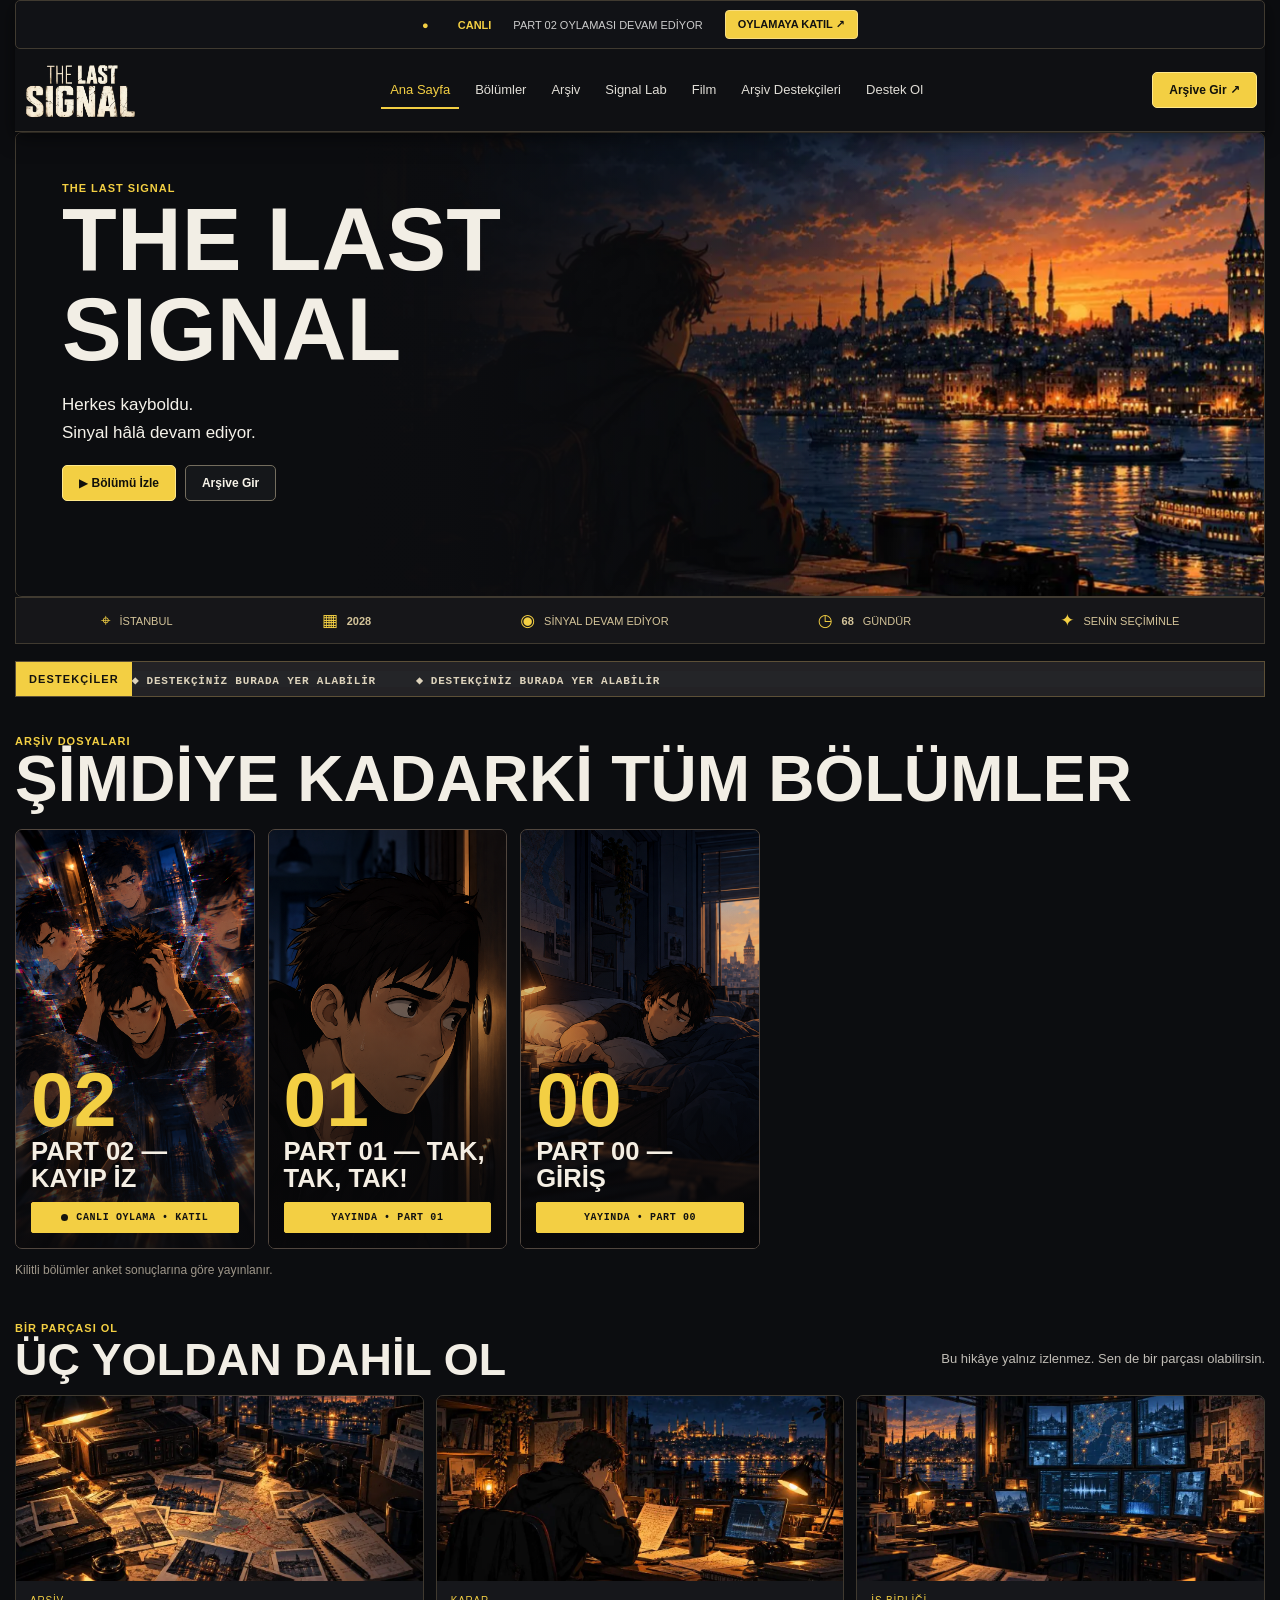
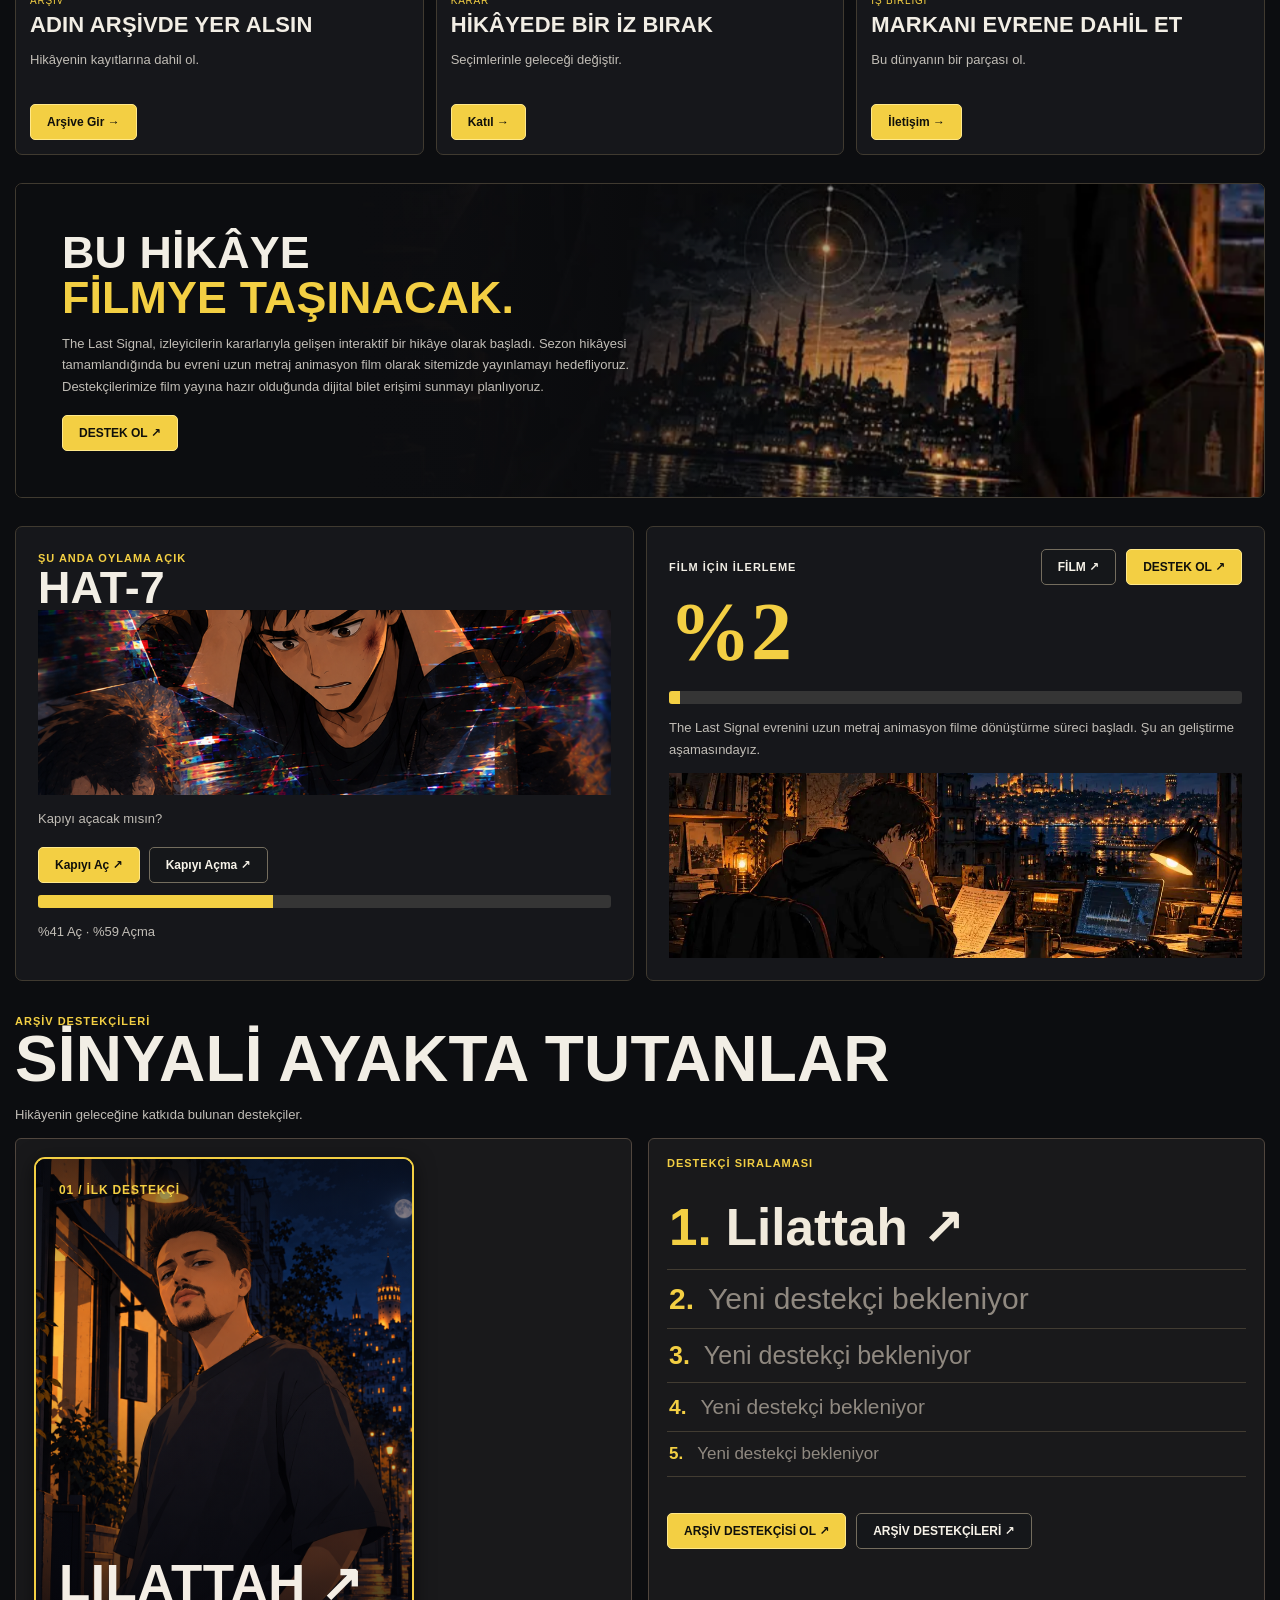
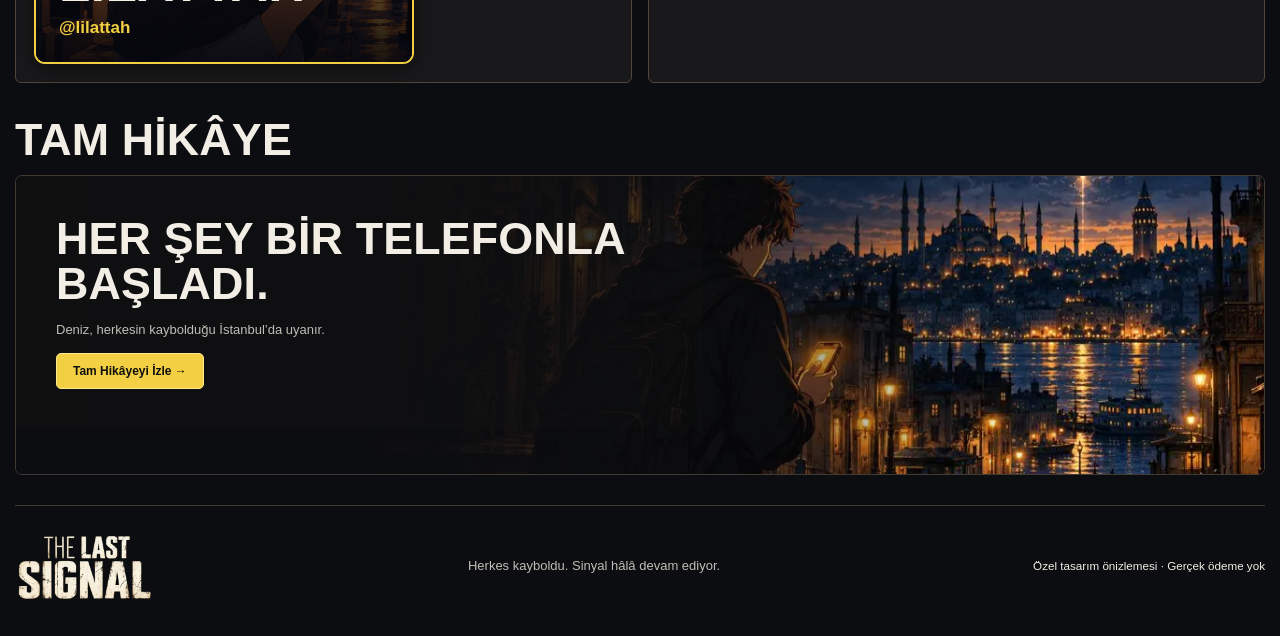
==== commit a6fc528d: "Enable matching archive supporter card styles and future rising/falling carousel" ====
--- a/index.html
+++ b/index.html
@@ -77,7 +77,7 @@
 #archive-supporters .subhero .copy p{max-width:720px;margin:0}
 #archive-supporters .subhero .actions{margin-top:22px;margin-bottom:4px}
 @media(max-width:650px){#archive-supporters .subhero{min-height:500px!important}#archive-supporters .subhero .copy{min-height:500px;padding:28px 22px!important}#archive-supporters .subhero .copy h1{font-size:clamp(38px,10vw,62px)!important}#archive-supporters .subhero:after{background:linear-gradient(90deg,#08101cf5,#08101cba 77%,#08101c80)}}
-</style></head><body><div class="shell"><div class="tls-sticky-top"><div class="ticker"><b class="accent">CANLI</b><span>PART 02 OYLAMASI DEVAM EDİYOR</span><a class="tls-join-poll" href="https://www.instagram.com/thelastsignal.tr/" target="_blank" rel="noopener noreferrer">OYLAMAYA KATIL ↗</a></div><header><img class="logo" alt="The Last Signal logosu" src="assets/scene-00.webp"><nav id="nav"><button type="button" data-go="home" class="active">Ana Sayfa</button><button type="button" data-go="episodes" class="">Bölümler</button><button type="button" data-go="archive" class="">Arşiv</button><button type="button" data-go="lab" class="">Signal Lab</button><button type="button" data-go="cinema" class="">Film</button><button type="button" data-go="archive-supporters" class="">Arşiv Destekçileri</button><button type="button" data-go="support" class="">Destek Ol</button></nav><button class="btn" data-go="archive">Arşive Gir ↗</button><button class="menu" type="button" id="menu" aria-label="Menüyü aç">☰</button></header></div><main><section id="home" class="page active"><div class="hero"><img class="art " src="assets/scene-01.webp" alt="Deniz, gece İstanbul manzarasına bakıyor" loading="lazy" decoding="async"><div class="copy"><span class="kicker">THE LAST SIGNAL</span><h1>THE LAST<br>SIGNAL</h1><p>Herkes kayboldu.<br>Sinyal hâlâ devam ediyor.</p><div class="actions"><button class="btn" data-go="episodes">▶ Bölümü İzle</button><button class="btn ghost" data-go="archive">Arşive Gir</button></div></div></div><div class="statbar tls-statusbar" aria-label="Hikâye durumu"><span><i aria-hidden="true">⌖</i> İSTANBUL</span><span><i aria-hidden="true">▦</i> <b id="tls-story-year">2028</b></span><span><i aria-hidden="true">◉</i> SİNYAL DEVAM EDİYOR</span><span><i aria-hidden="true">◷</i> <b id="tls-story-day">23</b> GÜNDÜR</span><span><i aria-hidden="true">✦</i> SENİN SEÇİMİNLE</span></div><div id="tls-supporters-placement" class="section"></div><section class="section"><span class="kicker">BİR PARÇASI OL</span><div class="heading"><h2>ÜÇ YOLDAN DAHİL OL</h2><p>Bu hikâye yalnız izlenmez. Sen de bir parçası olabilirsin.</p></div><div class="grid three"><article class="card reveal"><img class="art " src="assets/scene-02.webp" alt="Adın Arşivde Yer Alsın" loading="lazy" decoding="async"><div class="cardbody"><small>ARŞİV</small><h3>Adın Arşivde Yer Alsın</h3><p>Hikâyenin kayıtlarına dahil ol.</p><button type="button" data-demo="Arşive Gir">Arşive Gir →</button></div></article><article class="card reveal"><img class="art " src="assets/scene-03.webp" alt="Hikâyede Bir İz Bırak" loading="lazy" decoding="async"><div class="cardbody"><small>KARAR</small><h3>Hikâyede Bir İz Bırak</h3><p>Seçimlerinle geleceği değiştir.</p><button type="button" data-demo="Katıl">Katıl →</button></div></article><article class="card reveal"><img class="art " src="assets/scene-04.webp" alt="Markanı Evrene Dahil Et" loading="lazy" decoding="async"><div class="cardbody"><small>İŞ BİRLİĞİ</small><h3>Markanı Evrene Dahil Et</h3><p>Bu dünyanın bir parçası ol.</p><button type="button" data-demo="İletişim">İletişim →</button></div></article></div></section><section class="section feature"><img class="art " src="assets/scene-05.webp" alt="Deniz ve sinyal araştırma odası" loading="lazy" decoding="async"><div class="copy"><h2>BU HİKÂYE<br><span>FİLMYE TAŞINACAK.</span></h2><p>The Last Signal, izleyicilerin kararlarıyla gelişen interaktif bir hikâye olarak başladı. Sezon hikâyesi tamamlandığında bu evreni uzun metraj animasyon film olarak sitemizde yayınlamayı hedefliyoruz. Destekçilerimize film yayına hazır olduğunda dijital bilet erişimi sunmayı planlıyoruz.</p><div class="actions"><button class="btn" type="button" data-go="support">DESTEK OL ↗</button></div></div></section><section class="section grid two"><div class="panel"><span class="kicker">ŞU ANDA OYLAMA AÇIK</span><h2>HAT-7</h2><img class="art " src="assets/PART-2-COVER.png" alt="Part 02 — Kayıp İz kapak görseli" loading="lazy" decoding="async"><p>Kapıyı açacak mısın?</p><div class="actions"><a class="btn" href="https://www.instagram.com/thelastsignal.tr/" target="_blank" rel="noopener noreferrer">Kapıyı Aç ↗</a><a class="btn ghost" href="https://www.instagram.com/thelastsignal.tr/" target="_blank" rel="noopener noreferrer">Kapıyı Açma ↗</a></div><div class="bar"><i style="width:41%"></i></div><p id="vote-status">%41 Aç · %59 Açma</p></div><div class="panel"><div class="tls-film-progress-head"><span class="kicker tls-film-progress-title">FİLM İÇİN İLERLEME</span><div class="tls-film-progress-actions"><button class="btn ghost" type="button" data-go="cinema">FİLM ↗</button><button class="btn tls-film-support-btn" type="button" data-go="support">DESTEK OL ↗</button></div></div><div class="signal">%2</div><div class="bar" role="progressbar" aria-label="Uzun metraj animasyon film geliştirme ilerlemesi" aria-valuemin="0" aria-valuemax="100" aria-valuenow="2"><i style="width:2%"></i></div><p>The Last Signal evrenini uzun metraj animasyon filme dönüştürme süreci başladı. Şu an geliştirme aşamasındayız.</p><img class="art " src="assets/scene-03.webp" alt="Uzun metraj film hazırlığı için bilgisayar ekranlarıyla dolu kontrol odası" loading="lazy" decoding="async"></div></section><section class="section"><div class="heading"><h2>TAM HİKÂYE</h2><p></p></div><div class="wide"><img class="art " src="assets/scene-08.webp" alt="Deniz ve İstanbul boğaz manzarası" loading="lazy" decoding="async"><div class="copy"><h2>HER ŞEY BİR TELEFONLA BAŞLADI.</h2><p>Deniz, herkesin kaybolduğu İstanbul’da uyanır.</p><button class="btn" data-go="episodes">Tam Hikâyeyi İzle →</button></div></div></section></section><section id="episodes" class="page"><div class="subhero"><img class="art " src="assets/scene-08.webp" alt="HER BÖLÜM YENİ BİR İZ." loading="lazy" decoding="async"><div class="copy"><span class="kicker">BÖLÜMLER</span><h1>HER BÖLÜM YENİ BİR İZ.</h1><p>Deniz’in yalnız dünyasında her adım yeni bir soru bırakıyor.</p></div></div><section class="section"><div class="heading"><h2>TÜM BÖLÜMLER</h2><p></p></div><div class="grid three"><article class="card reveal"><img class="art " src="assets/scene-09.webp" alt="Üç Vuruş" loading="lazy" decoding="async"><div class="cardbody"><small>01</small><h3>Üç Vuruş</h3><p>Bölüm 1</p><button type="button" data-demo="Oynat">Oynat →</button></div></article><article class="card reveal"><img class="art " src="assets/scene-10.webp" alt="Yankı" loading="lazy" decoding="async"><div class="cardbody"><small>02</small><h3>Yankı</h3><p>Bölüm 2</p><button type="button" data-demo="Oynat">Oynat →</button></div></article><article class="card reveal"><img class="art " src="assets/scene-11.webp" alt="Sınırda" loading="lazy" decoding="async"><div class="cardbody"><small>03</small><h3>Sınırda</h3><p>Bölüm 3</p><button type="button" data-demo="Oynat">Oynat →</button></div></article><article class="card reveal"><img class="art " src="assets/scene-12.webp" alt="Kayıp Saatler" loading="lazy" decoding="async"><div class="cardbody"><small>04</small><h3>Kayıp Saatler</h3><p>Bölüm 4</p><button type="button" data-demo="Oynat">Oynat →</button></div></article><article class="card reveal"><img class="art " src="assets/scene-06.webp" alt="Gece Mesajı" loading="lazy" decoding="async"><div class="cardbody"><small>05</small><h3>Gece Mesajı</h3><p>Bölüm 5</p><button type="button" data-demo="Oynat">Oynat →</button></div></article><article class="card reveal"><img class="art " src="assets/scene-13.webp" alt="Dönüş Yok" loading="lazy" decoding="async"><div class="cardbody"><small>06</small><h3>Dönüş Yok</h3><p>Bölüm 6</p><button type="button" data-demo="Oynat">Oynat →</button></div></article><article class="card reveal"><img class="art " src="assets/scene-14.webp" alt="Gerçeğin Kıyısı" loading="lazy" decoding="async"><div class="cardbody"><small>07</small><h3>Gerçeğin Kıyısı</h3><p>Bölüm 7</p><button type="button" data-demo="Oynat">Oynat →</button></div></article><article class="card reveal"><img class="art " src="assets/scene-15.webp" alt="İçeriden" loading="lazy" decoding="async"><div class="cardbody"><small>08</small><h3>İçeriden</h3><p>Bölüm 8</p><button type="button" data-demo="Oynat">Oynat →</button></div></article><article class="card reveal"><img class="art " src="assets/scene-16.webp" alt="Yakında" loading="lazy" decoding="async"><div class="cardbody"><small>09</small><h3>Yakında</h3><p>Bölüm 9</p><button type="button" data-demo="Yakında">Yakında →</button></div></article></div></section></section><section id="archive" class="page"><div class="subhero"><img class="art " src="assets/scene-17.webp" alt="ARŞİV" loading="lazy" decoding="async"><div class="copy"><span class="kicker">THE LAST SIGNAL</span><h1>ARŞİV</h1><p>Kayıp parçalar, unutulmuş kayıtlar, henüz cevaplanmamış sorular.</p></div></div><section class="section"><div class="heading"><h2>ARŞİVİ KEŞFET</h2><p></p></div><input id="archive-search" class="search" placeholder="Arşivde ara..." aria-label="Arşivde ara"><div class="grid four" id="archive-cards"><article class="card reveal"><img class="art " src="assets/scene-09.webp" alt="Pazartesi 07:12" loading="lazy" decoding="async"><div class="cardbody"><small>ARŞİV</small><h3>Pazartesi 07:12</h3><p>Yeni bir ipucunun kaydı</p><button type="button" data-demo="Dosyayı İncele">Dosyayı İncele →</button></div></article><article class="card reveal"><img class="art " src="assets/scene-11.webp" alt="Galata’dan Görünüm" loading="lazy" decoding="async"><div class="cardbody"><small>ARŞİV</small><h3>Galata’dan Görünüm</h3><p>Yeni bir ipucunun kaydı</p><button type="button" data-demo="Dosyayı İncele">Dosyayı İncele →</button></div></article><article class="card reveal"><img class="art " src="assets/scene-18.webp" alt="Karaköy Rıhtımı" loading="lazy" decoding="async"><div class="cardbody"><small>ARŞİV</small><h3>Karaköy Rıhtımı</h3><p>Yeni bir ipucunun kaydı</p><button type="button" data-demo="Dosyayı İncele">Dosyayı İncele →</button></div></article><article class="card reveal"><img class="art " src="assets/scene-19.webp" alt="HAT-7 Üzerine" loading="lazy" decoding="async"><div class="cardbody"><small>ARŞİV</small><h3>HAT-7 Üzerine</h3><p>Yeni bir ipucunun kaydı</p><button type="button" data-demo="Dosyayı İncele">Dosyayı İncele →</button></div></article><article class="card reveal"><img class="art " src="assets/scene-07.webp" alt="Bilinmeyen Ses" loading="lazy" decoding="async"><div class="cardbody"><small>ARŞİV</small><h3>Bilinmeyen Ses</h3><p>Yeni bir ipucunun kaydı</p><button type="button" data-demo="Dosyayı İncele">Dosyayı İncele →</button></div></article><article class="card reveal"><img class="art " src="assets/scene-02.webp" alt="Eski Teyp Cihazı" loading="lazy" decoding="async"><div class="cardbody"><small>ARŞİV</small><h3>Eski Teyp Cihazı</h3><p>Yeni bir ipucunun kaydı</p><button type="button" data-demo="Dosyayı İncele">Dosyayı İncele →</button></div></article><article class="card reveal"><img class="art " src="assets/scene-20.webp" alt="Boş Sokaklar" loading="lazy" decoding="async"><div class="cardbody"><small>ARŞİV</small><h3>Boş Sokaklar</h3><p>Yeni bir ipucunun kaydı</p><button type="button" data-demo="Dosyayı İncele">Dosyayı İncele →</button></div></article><article class="card reveal"><img class="art " src="assets/scene-19.webp" alt="Semboller ve İşaretler" loading="lazy" decoding="async"><div class="cardbody"><small>ARŞİV</small><h3>Semboller ve İşaretler</h3><p>Yeni bir ipucunun kaydı</p><button type="button" data-demo="Dosyayı İncele">Dosyayı İncele →</button></div></article><article class="card reveal"><img class="art " src="assets/scene-21.webp" alt="Tünel Geçidi" loading="lazy" decoding="async"><div class="cardbody"><small>ARŞİV</small><h3>Tünel Geçidi</h3><p>Yeni bir ipucunun kaydı</p><button type="button" data-demo="Dosyayı İncele">Dosyayı İncele →</button></div></article><article class="card reveal"><img class="art " src="assets/scene-22.webp" alt="Siyah Defter" loading="lazy" decoding="async"><div class="cardbody"><small>ARŞİV</small><h3>Siyah Defter</h3><p>Yeni bir ipucunun kaydı</p><button type="button" data-demo="Dosyayı İncele">Dosyayı İncele →</button></div></article></div></section></section><section id="lab" class="page"><div class="subhero"><img class="art " src="assets/scene-03.webp" alt="SIGNAL LAB" loading="lazy" decoding="async"><div class="copy"><span class="kicker">TOPLULUK</span><h1>SIGNAL LAB</h1><p>Topluluk teorileri, ipuçları ve araştırmalar.</p></div></div><section class="section"><div class="heading"><h2>TOPLULUK TEORİLERİ</h2><p></p></div><div class="grid four"><article class="card reveal"><img class="art " src="assets/scene-11.webp" alt="HAT-7 Bir Konum mu?" loading="lazy" decoding="async"><div class="cardbody"><small>TEORİ</small><h3>HAT-7 Bir Konum mu?</h3><p>Galata çevresindeki izler</p><button type="button" data-demo="İncele">İncele →</button></div></article><article class="card reveal"><img class="art " src="assets/scene-23.webp" alt="Deniz zaman döngüsünde mi?" loading="lazy" decoding="async"><div class="cardbody"><small>TEORİ</small><h3>Deniz zaman döngüsünde mi?</h3><p>Koordinatlar ve zaman</p><button type="button" data-demo="İncele">İncele →</button></div></article><article class="card reveal"><img class="art " src="assets/scene-06.webp" alt="Sinyaller birbirine bağlı mı?" loading="lazy" decoding="async"><div class="cardbody"><small>TEORİ</small><h3>Sinyaller birbirine bağlı mı?</h3><p>Tekrarlanan işaretler</p><button type="button" data-demo="İncele">İncele →</button></div></article><article class="card reveal"><img class="art " src="assets/scene-19.webp" alt="Başka biri de mi var?" loading="lazy" decoding="async"><div class="cardbody"><small>TEORİ</small><h3>Başka biri de mi var?</h3><p>Kayıp notlar</p><button type="button" data-demo="İncele">İncele →</button></div></article></div></section><section class="section"><div class="heading"><h2>İPUCU PANOSU</h2><p></p></div><div class="grid four"><article class="card reveal"><img class="art " src="assets/scene-23.webp" alt="Koordinatlar" loading="lazy" decoding="async"><div class="cardbody"><small></small><h3>Koordinatlar</h3><p>Defterdeki izler</p><button type="button" data-demo="İncele">İncele →</button></div></article><article class="card reveal"><img class="art " src="assets/scene-02.webp" alt="Eski Teyp" loading="lazy" decoding="async"><div class="cardbody"><small></small><h3>Eski Teyp</h3><p>Kayıt cihazı</p><button type="button" data-demo="İncele">İncele →</button></div></article><article class="card reveal"><img class="art " src="assets/scene-07.webp" alt="Sinyal Grafiği" loading="lazy" decoding="async"><div class="cardbody"><small></small><h3>Sinyal Grafiği</h3><p>Bilinmeyen ses</p><button type="button" data-demo="İncele">İncele →</button></div></article><article class="card reveal"><img class="art " src="assets/scene-19.webp" alt="Semboller" loading="lazy" decoding="async"><div class="cardbody"><small></small><h3>Semboller</h3><p>Şifreli notlar</p><button type="button" data-demo="İncele">İncele →</button></div></article></div></section></section><section id="cinema" class="page tls-cinema-page">
+</style><link rel="stylesheet" href="./archive-supporter-cards-v2.css"></head><body><div class="shell"><div class="tls-sticky-top"><div class="ticker"><b class="accent">CANLI</b><span>PART 02 OYLAMASI DEVAM EDİYOR</span><a class="tls-join-poll" href="https://www.instagram.com/thelastsignal.tr/" target="_blank" rel="noopener noreferrer">OYLAMAYA KATIL ↗</a></div><header><img class="logo" alt="The Last Signal logosu" src="assets/scene-00.webp"><nav id="nav"><button type="button" data-go="home" class="active">Ana Sayfa</button><button type="button" data-go="episodes" class="">Bölümler</button><button type="button" data-go="archive" class="">Arşiv</button><button type="button" data-go="lab" class="">Signal Lab</button><button type="button" data-go="cinema" class="">Film</button><button type="button" data-go="archive-supporters" class="">Arşiv Destekçileri</button><button type="button" data-go="support" class="">Destek Ol</button></nav><button class="btn" data-go="archive">Arşive Gir ↗</button><button class="menu" type="button" id="menu" aria-label="Menüyü aç">☰</button></header></div><main><section id="home" class="page active"><div class="hero"><img class="art " src="assets/scene-01.webp" alt="Deniz, gece İstanbul manzarasına bakıyor" loading="lazy" decoding="async"><div class="copy"><span class="kicker">THE LAST SIGNAL</span><h1>THE LAST<br>SIGNAL</h1><p>Herkes kayboldu.<br>Sinyal hâlâ devam ediyor.</p><div class="actions"><button class="btn" data-go="episodes">▶ Bölümü İzle</button><button class="btn ghost" data-go="archive">Arşive Gir</button></div></div></div><div class="statbar tls-statusbar" aria-label="Hikâye durumu"><span><i aria-hidden="true">⌖</i> İSTANBUL</span><span><i aria-hidden="true">▦</i> <b id="tls-story-year">2028</b></span><span><i aria-hidden="true">◉</i> SİNYAL DEVAM EDİYOR</span><span><i aria-hidden="true">◷</i> <b id="tls-story-day">23</b> GÜNDÜR</span><span><i aria-hidden="true">✦</i> SENİN SEÇİMİNLE</span></div><div id="tls-supporters-placement" class="section"></div><section class="section"><span class="kicker">BİR PARÇASI OL</span><div class="heading"><h2>ÜÇ YOLDAN DAHİL OL</h2><p>Bu hikâye yalnız izlenmez. Sen de bir parçası olabilirsin.</p></div><div class="grid three"><article class="card reveal"><img class="art " src="assets/scene-02.webp" alt="Adın Arşivde Yer Alsın" loading="lazy" decoding="async"><div class="cardbody"><small>ARŞİV</small><h3>Adın Arşivde Yer Alsın</h3><p>Hikâyenin kayıtlarına dahil ol.</p><button type="button" data-demo="Arşive Gir">Arşive Gir →</button></div></article><article class="card reveal"><img class="art " src="assets/scene-03.webp" alt="Hikâyede Bir İz Bırak" loading="lazy" decoding="async"><div class="cardbody"><small>KARAR</small><h3>Hikâyede Bir İz Bırak</h3><p>Seçimlerinle geleceği değiştir.</p><button type="button" data-demo="Katıl">Katıl →</button></div></article><article class="card reveal"><img class="art " src="assets/scene-04.webp" alt="Markanı Evrene Dahil Et" loading="lazy" decoding="async"><div class="cardbody"><small>İŞ BİRLİĞİ</small><h3>Markanı Evrene Dahil Et</h3><p>Bu dünyanın bir parçası ol.</p><button type="button" data-demo="İletişim">İletişim →</button></div></article></div></section><section class="section feature"><img class="art " src="assets/scene-05.webp" alt="Deniz ve sinyal araştırma odası" loading="lazy" decoding="async"><div class="copy"><h2>BU HİKÂYE<br><span>FİLMYE TAŞINACAK.</span></h2><p>The Last Signal, izleyicilerin kararlarıyla gelişen interaktif bir hikâye olarak başladı. Sezon hikâyesi tamamlandığında bu evreni uzun metraj animasyon film olarak sitemizde yayınlamayı hedefliyoruz. Destekçilerimize film yayına hazır olduğunda dijital bilet erişimi sunmayı planlıyoruz.</p><div class="actions"><button class="btn" type="button" data-go="support">DESTEK OL ↗</button></div></div></section><section class="section grid two"><div class="panel"><span class="kicker">ŞU ANDA OYLAMA AÇIK</span><h2>HAT-7</h2><img class="art " src="assets/PART-2-COVER.png" alt="Part 02 — Kayıp İz kapak görseli" loading="lazy" decoding="async"><p>Kapıyı açacak mısın?</p><div class="actions"><a class="btn" href="https://www.instagram.com/thelastsignal.tr/" target="_blank" rel="noopener noreferrer">Kapıyı Aç ↗</a><a class="btn ghost" href="https://www.instagram.com/thelastsignal.tr/" target="_blank" rel="noopener noreferrer">Kapıyı Açma ↗</a></div><div class="bar"><i style="width:41%"></i></div><p id="vote-status">%41 Aç · %59 Açma</p></div><div class="panel"><div class="tls-film-progress-head"><span class="kicker tls-film-progress-title">FİLM İÇİN İLERLEME</span><div class="tls-film-progress-actions"><button class="btn ghost" type="button" data-go="cinema">FİLM ↗</button><button class="btn tls-film-support-btn" type="button" data-go="support">DESTEK OL ↗</button></div></div><div class="signal">%2</div><div class="bar" role="progressbar" aria-label="Uzun metraj animasyon film geliştirme ilerlemesi" aria-valuemin="0" aria-valuemax="100" aria-valuenow="2"><i style="width:2%"></i></div><p>The Last Signal evrenini uzun metraj animasyon filme dönüştürme süreci başladı. Şu an geliştirme aşamasındayız.</p><img class="art " src="assets/scene-03.webp" alt="Uzun metraj film hazırlığı için bilgisayar ekranlarıyla dolu kontrol odası" loading="lazy" decoding="async"></div></section><section class="section"><div class="heading"><h2>TAM HİKÂYE</h2><p></p></div><div class="wide"><img class="art " src="assets/scene-08.webp" alt="Deniz ve İstanbul boğaz manzarası" loading="lazy" decoding="async"><div class="copy"><h2>HER ŞEY BİR TELEFONLA BAŞLADI.</h2><p>Deniz, herkesin kaybolduğu İstanbul’da uyanır.</p><button class="btn" data-go="episodes">Tam Hikâyeyi İzle →</button></div></div></section></section><section id="episodes" class="page"><div class="subhero"><img class="art " src="assets/scene-08.webp" alt="HER BÖLÜM YENİ BİR İZ." loading="lazy" decoding="async"><div class="copy"><span class="kicker">BÖLÜMLER</span><h1>HER BÖLÜM YENİ BİR İZ.</h1><p>Deniz’in yalnız dünyasında her adım yeni bir soru bırakıyor.</p></div></div><section class="section"><div class="heading"><h2>TÜM BÖLÜMLER</h2><p></p></div><div class="grid three"><article class="card reveal"><img class="art " src="assets/scene-09.webp" alt="Üç Vuruş" loading="lazy" decoding="async"><div class="cardbody"><small>01</small><h3>Üç Vuruş</h3><p>Bölüm 1</p><button type="button" data-demo="Oynat">Oynat →</button></div></article><article class="card reveal"><img class="art " src="assets/scene-10.webp" alt="Yankı" loading="lazy" decoding="async"><div class="cardbody"><small>02</small><h3>Yankı</h3><p>Bölüm 2</p><button type="button" data-demo="Oynat">Oynat →</button></div></article><article class="card reveal"><img class="art " src="assets/scene-11.webp" alt="Sınırda" loading="lazy" decoding="async"><div class="cardbody"><small>03</small><h3>Sınırda</h3><p>Bölüm 3</p><button type="button" data-demo="Oynat">Oynat →</button></div></article><article class="card reveal"><img class="art " src="assets/scene-12.webp" alt="Kayıp Saatler" loading="lazy" decoding="async"><div class="cardbody"><small>04</small><h3>Kayıp Saatler</h3><p>Bölüm 4</p><button type="button" data-demo="Oynat">Oynat →</button></div></article><article class="card reveal"><img class="art " src="assets/scene-06.webp" alt="Gece Mesajı" loading="lazy" decoding="async"><div class="cardbody"><small>05</small><h3>Gece Mesajı</h3><p>Bölüm 5</p><button type="button" data-demo="Oynat">Oynat →</button></div></article><article class="card reveal"><img class="art " src="assets/scene-13.webp" alt="Dönüş Yok" loading="lazy" decoding="async"><div class="cardbody"><small>06</small><h3>Dönüş Yok</h3><p>Bölüm 6</p><button type="button" data-demo="Oynat">Oynat →</button></div></article><article class="card reveal"><img class="art " src="assets/scene-14.webp" alt="Gerçeğin Kıyısı" loading="lazy" decoding="async"><div class="cardbody"><small>07</small><h3>Gerçeğin Kıyısı</h3><p>Bölüm 7</p><button type="button" data-demo="Oynat">Oynat →</button></div></article><article class="card reveal"><img class="art " src="assets/scene-15.webp" alt="İçeriden" loading="lazy" decoding="async"><div class="cardbody"><small>08</small><h3>İçeriden</h3><p>Bölüm 8</p><button type="button" data-demo="Oynat">Oynat →</button></div></article><article class="card reveal"><img class="art " src="assets/scene-16.webp" alt="Yakında" loading="lazy" decoding="async"><div class="cardbody"><small>09</small><h3>Yakında</h3><p>Bölüm 9</p><button type="button" data-demo="Yakında">Yakında →</button></div></article></div></section></section><section id="archive" class="page"><div class="subhero"><img class="art " src="assets/scene-17.webp" alt="ARŞİV" loading="lazy" decoding="async"><div class="copy"><span class="kicker">THE LAST SIGNAL</span><h1>ARŞİV</h1><p>Kayıp parçalar, unutulmuş kayıtlar, henüz cevaplanmamış sorular.</p></div></div><section class="section"><div class="heading"><h2>ARŞİVİ KEŞFET</h2><p></p></div><input id="archive-search" class="search" placeholder="Arşivde ara..." aria-label="Arşivde ara"><div class="grid four" id="archive-cards"><article class="card reveal"><img class="art " src="assets/scene-09.webp" alt="Pazartesi 07:12" loading="lazy" decoding="async"><div class="cardbody"><small>ARŞİV</small><h3>Pazartesi 07:12</h3><p>Yeni bir ipucunun kaydı</p><button type="button" data-demo="Dosyayı İncele">Dosyayı İncele →</button></div></article><article class="card reveal"><img class="art " src="assets/scene-11.webp" alt="Galata’dan Görünüm" loading="lazy" decoding="async"><div class="cardbody"><small>ARŞİV</small><h3>Galata’dan Görünüm</h3><p>Yeni bir ipucunun kaydı</p><button type="button" data-demo="Dosyayı İncele">Dosyayı İncele →</button></div></article><article class="card reveal"><img class="art " src="assets/scene-18.webp" alt="Karaköy Rıhtımı" loading="lazy" decoding="async"><div class="cardbody"><small>ARŞİV</small><h3>Karaköy Rıhtımı</h3><p>Yeni bir ipucunun kaydı</p><button type="button" data-demo="Dosyayı İncele">Dosyayı İncele →</button></div></article><article class="card reveal"><img class="art " src="assets/scene-19.webp" alt="HAT-7 Üzerine" loading="lazy" decoding="async"><div class="cardbody"><small>ARŞİV</small><h3>HAT-7 Üzerine</h3><p>Yeni bir ipucunun kaydı</p><button type="button" data-demo="Dosyayı İncele">Dosyayı İncele →</button></div></article><article class="card reveal"><img class="art " src="assets/scene-07.webp" alt="Bilinmeyen Ses" loading="lazy" decoding="async"><div class="cardbody"><small>ARŞİV</small><h3>Bilinmeyen Ses</h3><p>Yeni bir ipucunun kaydı</p><button type="button" data-demo="Dosyayı İncele">Dosyayı İncele →</button></div></article><article class="card reveal"><img class="art " src="assets/scene-02.webp" alt="Eski Teyp Cihazı" loading="lazy" decoding="async"><div class="cardbody"><small>ARŞİV</small><h3>Eski Teyp Cihazı</h3><p>Yeni bir ipucunun kaydı</p><button type="button" data-demo="Dosyayı İncele">Dosyayı İncele →</button></div></article><article class="card reveal"><img class="art " src="assets/scene-20.webp" alt="Boş Sokaklar" loading="lazy" decoding="async"><div class="cardbody"><small>ARŞİV</small><h3>Boş Sokaklar</h3><p>Yeni bir ipucunun kaydı</p><button type="button" data-demo="Dosyayı İncele">Dosyayı İncele →</button></div></article><article class="card reveal"><img class="art " src="assets/scene-19.webp" alt="Semboller ve İşaretler" loading="lazy" decoding="async"><div class="cardbody"><small>ARŞİV</small><h3>Semboller ve İşaretler</h3><p>Yeni bir ipucunun kaydı</p><button type="button" data-demo="Dosyayı İncele">Dosyayı İncele →</button></div></article><article class="card reveal"><img class="art " src="assets/scene-21.webp" alt="Tünel Geçidi" loading="lazy" decoding="async"><div class="cardbody"><small>ARŞİV</small><h3>Tünel Geçidi</h3><p>Yeni bir ipucunun kaydı</p><button type="button" data-demo="Dosyayı İncele">Dosyayı İncele →</button></div></article><article class="card reveal"><img class="art " src="assets/scene-22.webp" alt="Siyah Defter" loading="lazy" decoding="async"><div class="cardbody"><small>ARŞİV</small><h3>Siyah Defter</h3><p>Yeni bir ipucunun kaydı</p><button type="button" data-demo="Dosyayı İncele">Dosyayı İncele →</button></div></article></div></section></section><section id="lab" class="page"><div class="subhero"><img class="art " src="assets/scene-03.webp" alt="SIGNAL LAB" loading="lazy" decoding="async"><div class="copy"><span class="kicker">TOPLULUK</span><h1>SIGNAL LAB</h1><p>Topluluk teorileri, ipuçları ve araştırmalar.</p></div></div><section class="section"><div class="heading"><h2>TOPLULUK TEORİLERİ</h2><p></p></div><div class="grid four"><article class="card reveal"><img class="art " src="assets/scene-11.webp" alt="HAT-7 Bir Konum mu?" loading="lazy" decoding="async"><div class="cardbody"><small>TEORİ</small><h3>HAT-7 Bir Konum mu?</h3><p>Galata çevresindeki izler</p><button type="button" data-demo="İncele">İncele →</button></div></article><article class="card reveal"><img class="art " src="assets/scene-23.webp" alt="Deniz zaman döngüsünde mi?" loading="lazy" decoding="async"><div class="cardbody"><small>TEORİ</small><h3>Deniz zaman döngüsünde mi?</h3><p>Koordinatlar ve zaman</p><button type="button" data-demo="İncele">İncele →</button></div></article><article class="card reveal"><img class="art " src="assets/scene-06.webp" alt="Sinyaller birbirine bağlı mı?" loading="lazy" decoding="async"><div class="cardbody"><small>TEORİ</small><h3>Sinyaller birbirine bağlı mı?</h3><p>Tekrarlanan işaretler</p><button type="button" data-demo="İncele">İncele →</button></div></article><article class="card reveal"><img class="art " src="assets/scene-19.webp" alt="Başka biri de mi var?" loading="lazy" decoding="async"><div class="cardbody"><small>TEORİ</small><h3>Başka biri de mi var?</h3><p>Kayıp notlar</p><button type="button" data-demo="İncele">İncele →</button></div></article></div></section><section class="section"><div class="heading"><h2>İPUCU PANOSU</h2><p></p></div><div class="grid four"><article class="card reveal"><img class="art " src="assets/scene-23.webp" alt="Koordinatlar" loading="lazy" decoding="async"><div class="cardbody"><small></small><h3>Koordinatlar</h3><p>Defterdeki izler</p><button type="button" data-demo="İncele">İncele →</button></div></article><article class="card reveal"><img class="art " src="assets/scene-02.webp" alt="Eski Teyp" loading="lazy" decoding="async"><div class="cardbody"><small></small><h3>Eski Teyp</h3><p>Kayıt cihazı</p><button type="button" data-demo="İncele">İncele →</button></div></article><article class="card reveal"><img class="art " src="assets/scene-07.webp" alt="Sinyal Grafiği" loading="lazy" decoding="async"><div class="cardbody"><small></small><h3>Sinyal Grafiği</h3><p>Bilinmeyen ses</p><button type="button" data-demo="İncele">İncele →</button></div></article><article class="card reveal"><img class="art " src="assets/scene-19.webp" alt="Semboller" loading="lazy" decoding="async"><div class="cardbody"><small></small><h3>Semboller</h3><p>Şifreli notlar</p><button type="button" data-demo="İncele">İncele →</button></div></article></div></section></section><section id="cinema" class="page tls-cinema-page">
 <div class="subhero tls-cinema-hero"><img class="art" src="assets/scene-05.webp" alt="The Last Signal sinematik araştırma odası" loading="lazy"><div class="copy"><span class="kicker">THE LAST SIGNAL / DİJİTAL FİLM</span><h1>BİR HİKÂYEDEN<br><span style="color:var(--gold)">FİLME.</span></h1><p>Sezonun hikâyesi tamamlandığında The Last Signal’ı uzun metraj 2D animasyon film olarak yalnızca bu sitede izlenebilecek özel bir gösterimle sunmayı hedefliyoruz.</p><div class="actions"><button class="btn" type="button" data-go="support">BU FİLME DESTEK OL ↗</button></div></div></div>
 <section class="section tls-film-release-note"><div class="tls-film-release-note-content"><span class="kicker">YAYIN PLANI</span><h2>SEZON TAMAMLANINCA<br>UZUN METRAJ FİLM.</h2><p>Bu bir sinema salonu bileti değil, The Last Signal web sitesindeki dijital film gösterimi için planlanan bir erişim hakkıdır. Film henüz yayınlanmadı; çıkış tarihi açıklanmadı.</p></div><img src="assets/scene-03.webp" alt="Film geliştirme ve kurgu ekranları" loading="lazy"></section><section class="section tls-cinema-progress panel"><div class="tls-cinema-progress-head"><div><span class="kicker">FİLM GELİŞTİRME SÜRECİ</span><h2>FİLM İLERLEYİŞİ</h2></div><div class="tls-cinema-percent">%2</div></div><div class="bar" role="progressbar" aria-label="Uzun metraj film ilerlemesi" aria-valuemin="0" aria-valuemax="100" aria-valuenow="2"><i style="width:2%"></i></div><p>Şu anda projenin geliştirme ve topluluk oluşturma aşamasındayız. Bu oran, ekibimizin paylaştığı proje ilerleme göstergesidir; toplanan bağışların yüzdesi değildir.</p></section>
 <section class="section"><div class="heading"><span class="kicker">VİZYONUMUZ</span><h2>BU EVRENİ NEDEN FİLME TAŞIYORUZ?</h2><p>The Last Signal'ın atmosferini ve karakterlerini daha uzun soluklu, sinematik bir hikâyeye dönüştürmek istiyoruz.</p></div><div class="grid three">
@@ -121,4 +121,4 @@
 .tls-parts-grid .tls-part-card,.tls-parts-grid .tls-part-image{height:420px;min-height:420px}.tls-parts-grid .tls-part-image{object-fit:cover;object-position:center}.tls-part-overlay{padding:15px}
 @media(max-width:900px){.tls-parts-grid .tls-part-card,.tls-parts-grid .tls-part-image{height:390px;min-height:390px}}
 @media(max-width:600px){.tls-statusbar{justify-content:center;column-gap:20px;row-gap:12px}.tls-parts-grid .tls-part-card,.tls-parts-grid .tls-part-image{height:350px;min-height:350px}}
-</style><script id="tls-istanbul-clock">(function(){const base=Date.UTC(2026,9,22);function update(){const parts=new Intl.DateTimeFormat('en-GB',{timeZone:'Europe/Istanbul',year:'numeric',month:'2-digit',day:'2-digit'}).formatToParts(new Date());const values=Object.fromEntries(parts.map(p=>[p.type,p.value]));const today=Date.UTC(Number(values.year),Number(values.month)-1,Number(values.day));const elapsed=Math.max(0,Math.floor((today-base)/86400000));const day=document.getElementById('tls-story-day');if(day)day.textContent=String(23+elapsed);const year=document.getElementById('tls-story-year');if(year)year.textContent='2028'}update();setInterval(update,60000);document.addEventListener('visibilitychange',update)})();</script><script defer src="./episode-experience.js"></script><script id="tls-film-3d-parallax">(function(){const reduce=window.matchMedia('(prefers-reduced-motion: reduce)'),fine=window.matchMedia('(hover:hover) and (pointer:fine)');document.querySelectorAll('#cinema .tls-cinema-steps>div').forEach(card=>{card.addEventListener('pointermove',e=>{if(reduce.matches||!fine.matches)return;const box=card.getBoundingClientRect();const x=(e.clientX-box.left)/box.width-.5,y=(e.clientY-box.top)/box.height-.5;card.style.transform='perspective(850px) rotateX('+(-y*9).toFixed(2)+'deg) rotateY('+(x*9).toFixed(2)+'deg) translateY(-5px)'});card.addEventListener('pointerleave',()=>card.style.transform='');card.addEventListener('pointercancel',()=>card.style.transform='')})})();</script></body></html>+</style><script id="tls-istanbul-clock">(function(){const base=Date.UTC(2026,9,22);function update(){const parts=new Intl.DateTimeFormat('en-GB',{timeZone:'Europe/Istanbul',year:'numeric',month:'2-digit',day:'2-digit'}).formatToParts(new Date());const values=Object.fromEntries(parts.map(p=>[p.type,p.value]));const today=Date.UTC(Number(values.year),Number(values.month)-1,Number(values.day));const elapsed=Math.max(0,Math.floor((today-base)/86400000));const day=document.getElementById('tls-story-day');if(day)day.textContent=String(23+elapsed);const year=document.getElementById('tls-story-year');if(year)year.textContent='2028'}update();setInterval(update,60000);document.addEventListener('visibilitychange',update)})();</script><script defer src="./episode-experience.js"></script><script id="tls-film-3d-parallax">(function(){const reduce=window.matchMedia('(prefers-reduced-motion: reduce)'),fine=window.matchMedia('(hover:hover) and (pointer:fine)');document.querySelectorAll('#cinema .tls-cinema-steps>div').forEach(card=>{card.addEventListener('pointermove',e=>{if(reduce.matches||!fine.matches)return;const box=card.getBoundingClientRect();const x=(e.clientX-box.left)/box.width-.5,y=(e.clientY-box.top)/box.height-.5;card.style.transform='perspective(850px) rotateX('+(-y*9).toFixed(2)+'deg) rotateY('+(x*9).toFixed(2)+'deg) translateY(-5px)'});card.addEventListener('pointerleave',()=>card.style.transform='');card.addEventListener('pointercancel',()=>card.style.transform='')})})();</script><script id="tls-supporter-carousel-v1">(function(){const reduce=window.matchMedia('(prefers-reduced-motion: reduce)');document.querySelectorAll('[data-supporter-carousel]').forEach(stage=>{const slides=[...stage.querySelectorAll('.tls-supporter-slide')];if(slides.length<2)return;stage.classList.add('has-multiple');let current=0,paused=false,busy=false;function advance(){if(paused||busy||reduce.matches||document.hidden)return;busy=true;const outgoing=slides[current],nextIndex=(current+1)%slides.length,incoming=slides[nextIndex];incoming.classList.add('is-entering');incoming.classList.remove('is-exiting');incoming.style.visibility='visible';requestAnimationFrame(()=>requestAnimationFrame(()=>{outgoing.classList.add('is-exiting');outgoing.classList.remove('is-current');incoming.classList.add('is-current');incoming.classList.remove('is-entering')}));setTimeout(()=>{outgoing.classList.remove('is-exiting');outgoing.style.visibility='';current=nextIndex;busy=false},700)}stage.addEventListener('mouseenter',()=>paused=true);stage.addEventListener('mouseleave',()=>paused=false);stage.addEventListener('focusin',()=>paused=true);stage.addEventListener('focusout',()=>paused=false);setInterval(advance,4800)})})();</script></body></html>
--- a/archive-supporter-cards-v2.css
+++ b/archive-supporter-cards-v2.css
@@ -0,0 +1,20 @@
+/* Shared cinematic archive supporter card — homepage and supporter page */
+.tls-supporter-stage{position:relative;width:min(100%,380px);aspect-ratio:3/4;perspective:900px;overflow:visible;isolation:isolate}
+.tls-supporter-visual{position:absolute;inset:0;display:block;overflow:hidden;border:2px solid #f3cf43;border-radius:11px;background:#0b0d13;text-decoration:none;color:#f1ede6;cursor:pointer;box-shadow:0 4px 20px #0008;transform-origin:center center;transition:transform .35s cubic-bezier(.2,.8,.25,1),box-shadow .35s,border-color .35s}
+.tls-supporter-visual img{width:100%;height:100%;display:block;object-fit:cover;object-position:center;transition:transform .5s ease,filter .35s}
+.tls-supporter-overlay{position:absolute;inset:0;display:flex;flex-direction:column;justify-content:space-between;padding:clamp(15px,2vw,23px);background:linear-gradient(180deg,#06080e91 0%,transparent 26%,transparent 45%,#05060ce9 100%);pointer-events:none}
+.tls-supporter-eyebrow{color:#f3cf43;font:800 12px/1.4 Arial,sans-serif;letter-spacing:.07em}
+.tls-supporter-bottom{display:flex;flex-direction:column;gap:8px}
+.tls-supporter-bottom strong{color:#f4eee5;font:900 clamp(36px,4vw,59px)/.98 Impact,'Arial Narrow',sans-serif;letter-spacing:.01em;text-transform:uppercase}
+.tls-supporter-bottom small{color:#f3cf43;font:700 17px/1.3 Arial,sans-serif}
+.tls-supporter-visual:hover,.tls-supporter-visual:focus-visible{transform:translateY(-7px) scale(1.015);border-color:#ffe47d;box-shadow:0 20px 38px #000a,0 0 0 1px #f3cf43,0 0 25px #f3cf4366}
+.tls-supporter-visual:hover img,.tls-supporter-visual:focus-visible img{transform:scale(1.045);filter:brightness(1.08)}
+.tls-supporter-visual:focus-visible{outline:2px solid white;outline-offset:4px}
+/* Future multi-supporter carousel. The lone featured card remains static. */
+.tls-supporter-stage:has(.tls-supporter-slide:nth-child(2)){overflow:hidden}
+.tls-supporter-slide:not(.is-current){visibility:hidden;pointer-events:none;opacity:0}
+.tls-supporter-stage.has-multiple .tls-supporter-slide{transition:transform .65s cubic-bezier(.22,.73,.22,1),opacity .65s ease,visibility .65s}
+.tls-supporter-stage.has-multiple .tls-supporter-slide.is-exiting{transform:translateY(-100%) scale(.95);opacity:0;visibility:visible}
+.tls-supporter-stage.has-multiple .tls-supporter-slide.is-entering{transform:translateY(100%) scale(.95);opacity:0;visibility:visible}
+@media(prefers-reduced-motion:reduce){.tls-supporter-visual,.tls-supporter-visual img,.tls-supporter-slide{transition:none!important;animation:none!important}}
+@media(max-width:650px){.tls-supporter-stage{width:min(100%,380px);margin-inline:auto}.tls-supporter-bottom strong{font-size:clamp(35px,10vw,56px)}}
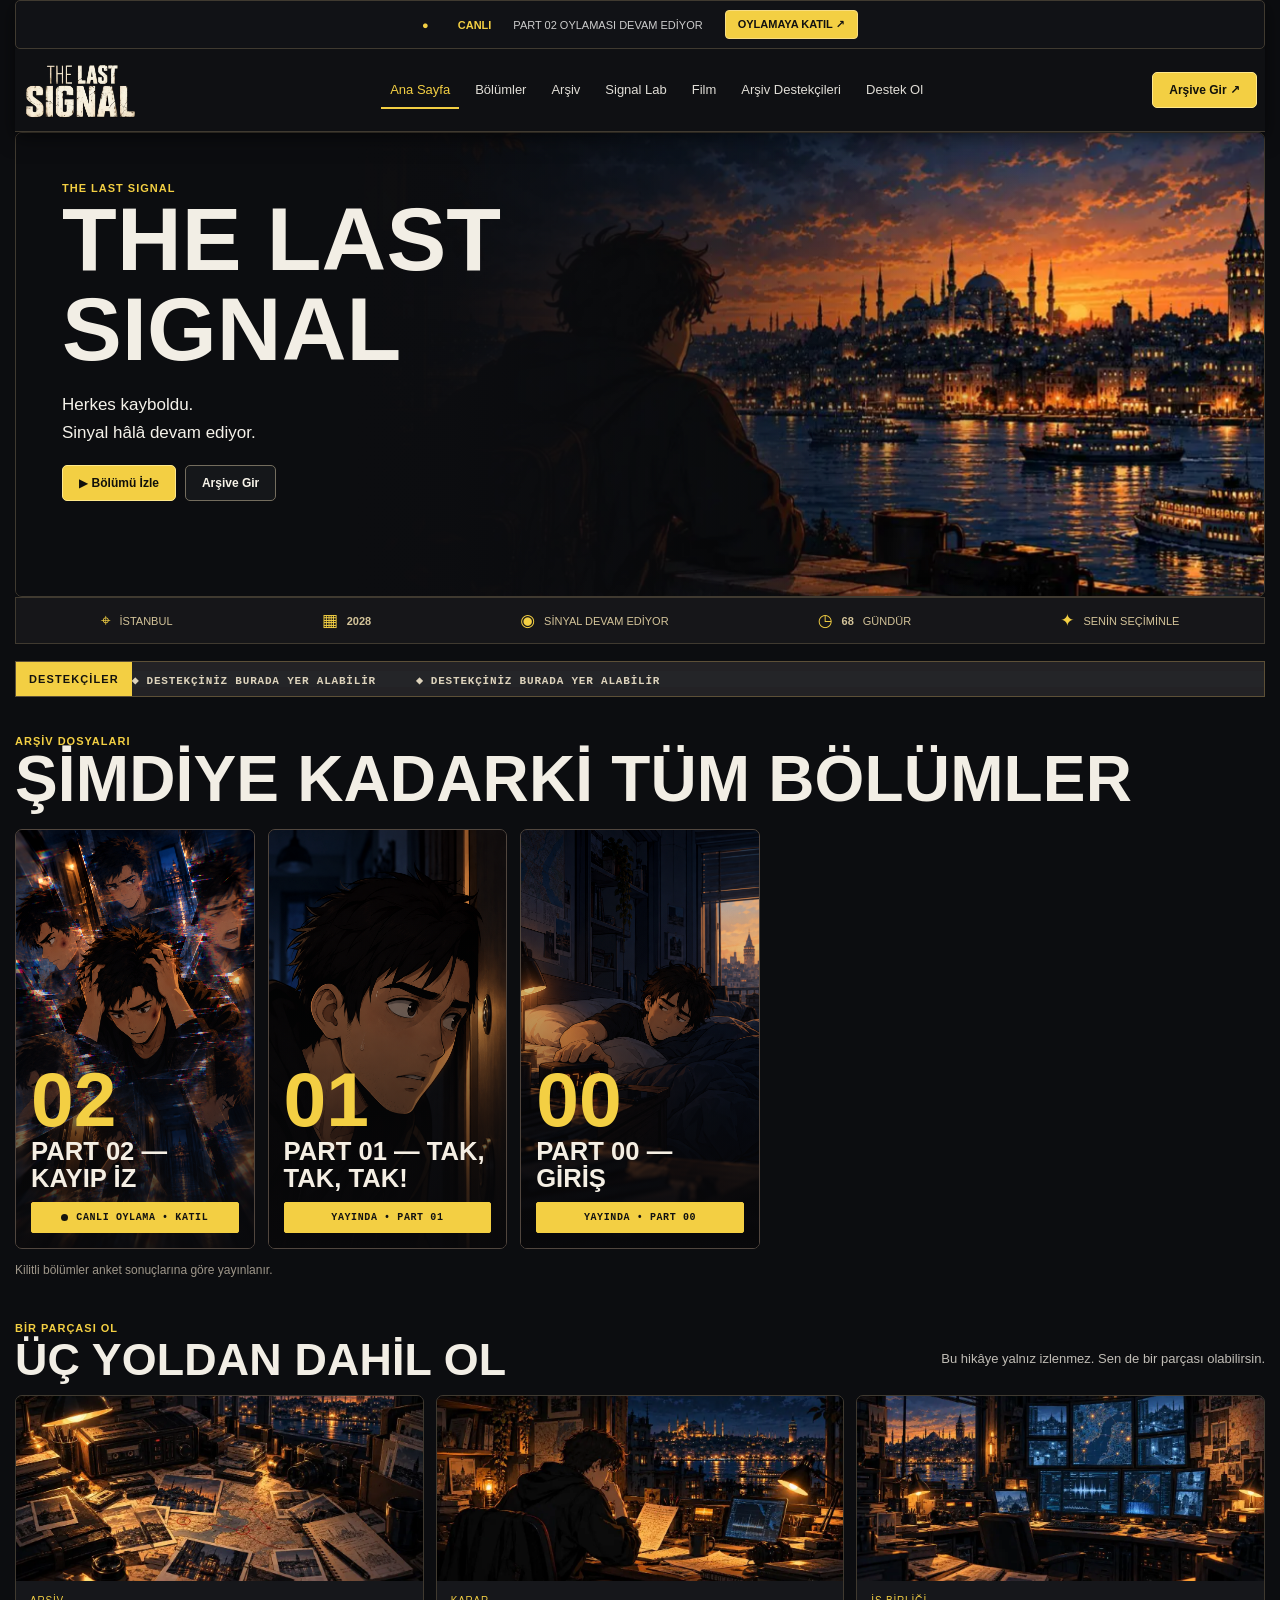
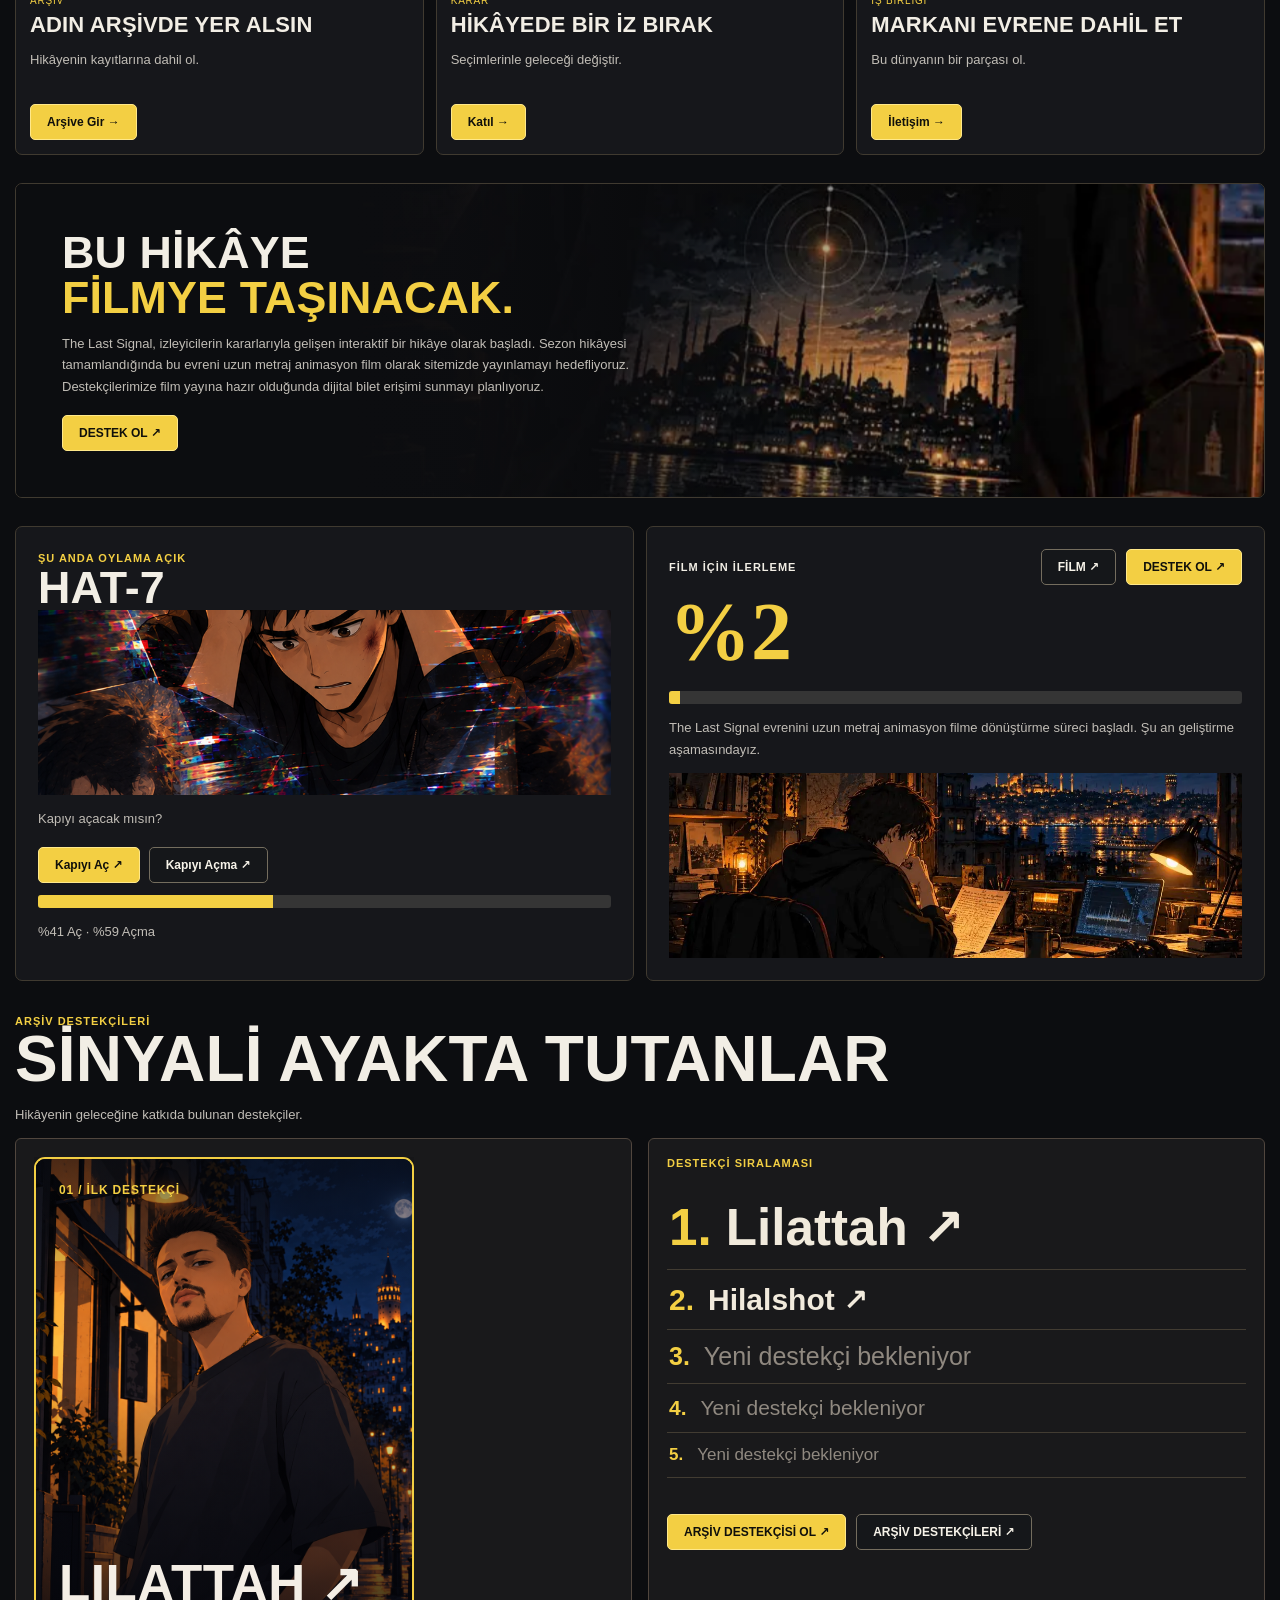
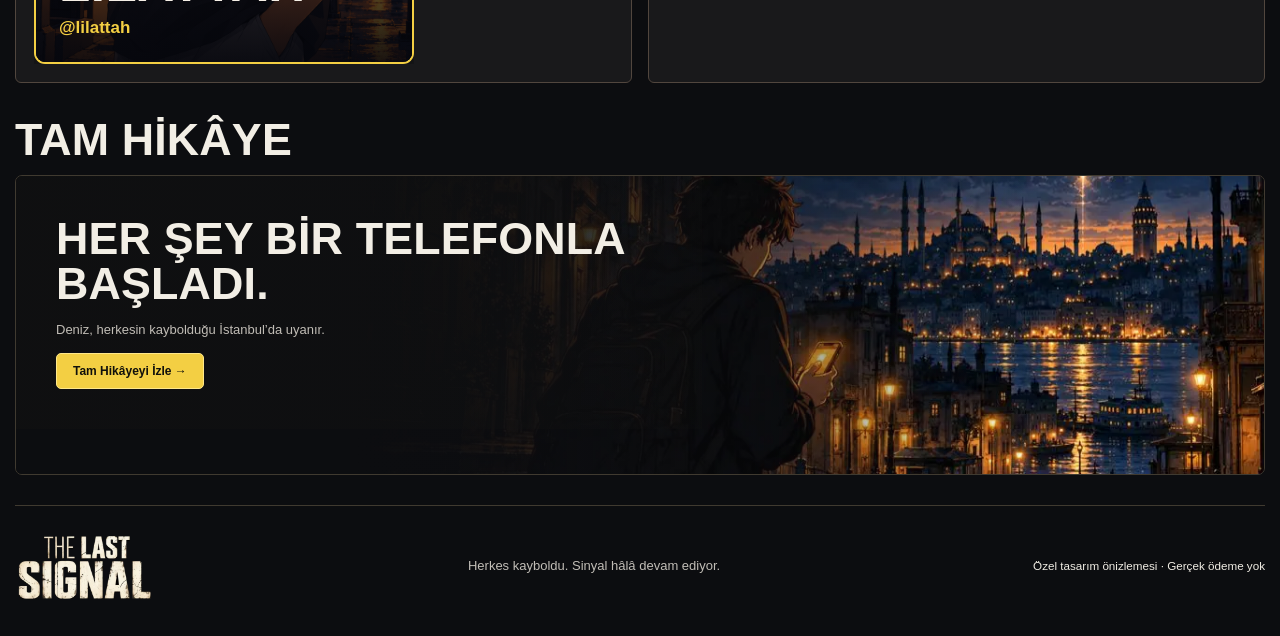
==== commit 971b6e1f: "Add Hilalshot to archive supporters page and increase title-to-cards spacing" ====
--- a/index.html
+++ b/index.html
@@ -77,7 +77,7 @@
 #archive-supporters .subhero .copy p{max-width:720px;margin:0}
 #archive-supporters .subhero .actions{margin-top:22px;margin-bottom:4px}
 @media(max-width:650px){#archive-supporters .subhero{min-height:500px!important}#archive-supporters .subhero .copy{min-height:500px;padding:28px 22px!important}#archive-supporters .subhero .copy h1{font-size:clamp(38px,10vw,62px)!important}#archive-supporters .subhero:after{background:linear-gradient(90deg,#08101cf5,#08101cba 77%,#08101c80)}}
-</style><link rel="stylesheet" href="./archive-supporter-cards-v2.css"></head><body><div class="shell"><div class="tls-sticky-top"><div class="ticker"><b class="accent">CANLI</b><span>PART 02 OYLAMASI DEVAM EDİYOR</span><a class="tls-join-poll" href="https://www.instagram.com/thelastsignal.tr/" target="_blank" rel="noopener noreferrer">OYLAMAYA KATIL ↗</a></div><header><img class="logo" alt="The Last Signal logosu" src="assets/scene-00.webp"><nav id="nav"><button type="button" data-go="home" class="active">Ana Sayfa</button><button type="button" data-go="episodes" class="">Bölümler</button><button type="button" data-go="archive" class="">Arşiv</button><button type="button" data-go="lab" class="">Signal Lab</button><button type="button" data-go="cinema" class="">Film</button><button type="button" data-go="archive-supporters" class="">Arşiv Destekçileri</button><button type="button" data-go="support" class="">Destek Ol</button></nav><button class="btn" data-go="archive">Arşive Gir ↗</button><button class="menu" type="button" id="menu" aria-label="Menüyü aç">☰</button></header></div><main><section id="home" class="page active"><div class="hero"><img class="art " src="assets/scene-01.webp" alt="Deniz, gece İstanbul manzarasına bakıyor" loading="lazy" decoding="async"><div class="copy"><span class="kicker">THE LAST SIGNAL</span><h1>THE LAST<br>SIGNAL</h1><p>Herkes kayboldu.<br>Sinyal hâlâ devam ediyor.</p><div class="actions"><button class="btn" data-go="episodes">▶ Bölümü İzle</button><button class="btn ghost" data-go="archive">Arşive Gir</button></div></div></div><div class="statbar tls-statusbar" aria-label="Hikâye durumu"><span><i aria-hidden="true">⌖</i> İSTANBUL</span><span><i aria-hidden="true">▦</i> <b id="tls-story-year">2028</b></span><span><i aria-hidden="true">◉</i> SİNYAL DEVAM EDİYOR</span><span><i aria-hidden="true">◷</i> <b id="tls-story-day">23</b> GÜNDÜR</span><span><i aria-hidden="true">✦</i> SENİN SEÇİMİNLE</span></div><div id="tls-supporters-placement" class="section"></div><section class="section"><span class="kicker">BİR PARÇASI OL</span><div class="heading"><h2>ÜÇ YOLDAN DAHİL OL</h2><p>Bu hikâye yalnız izlenmez. Sen de bir parçası olabilirsin.</p></div><div class="grid three"><article class="card reveal"><img class="art " src="assets/scene-02.webp" alt="Adın Arşivde Yer Alsın" loading="lazy" decoding="async"><div class="cardbody"><small>ARŞİV</small><h3>Adın Arşivde Yer Alsın</h3><p>Hikâyenin kayıtlarına dahil ol.</p><button type="button" data-demo="Arşive Gir">Arşive Gir →</button></div></article><article class="card reveal"><img class="art " src="assets/scene-03.webp" alt="Hikâyede Bir İz Bırak" loading="lazy" decoding="async"><div class="cardbody"><small>KARAR</small><h3>Hikâyede Bir İz Bırak</h3><p>Seçimlerinle geleceği değiştir.</p><button type="button" data-demo="Katıl">Katıl →</button></div></article><article class="card reveal"><img class="art " src="assets/scene-04.webp" alt="Markanı Evrene Dahil Et" loading="lazy" decoding="async"><div class="cardbody"><small>İŞ BİRLİĞİ</small><h3>Markanı Evrene Dahil Et</h3><p>Bu dünyanın bir parçası ol.</p><button type="button" data-demo="İletişim">İletişim →</button></div></article></div></section><section class="section feature"><img class="art " src="assets/scene-05.webp" alt="Deniz ve sinyal araştırma odası" loading="lazy" decoding="async"><div class="copy"><h2>BU HİKÂYE<br><span>FİLMYE TAŞINACAK.</span></h2><p>The Last Signal, izleyicilerin kararlarıyla gelişen interaktif bir hikâye olarak başladı. Sezon hikâyesi tamamlandığında bu evreni uzun metraj animasyon film olarak sitemizde yayınlamayı hedefliyoruz. Destekçilerimize film yayına hazır olduğunda dijital bilet erişimi sunmayı planlıyoruz.</p><div class="actions"><button class="btn" type="button" data-go="support">DESTEK OL ↗</button></div></div></section><section class="section grid two"><div class="panel"><span class="kicker">ŞU ANDA OYLAMA AÇIK</span><h2>HAT-7</h2><img class="art " src="assets/PART-2-COVER.png" alt="Part 02 — Kayıp İz kapak görseli" loading="lazy" decoding="async"><p>Kapıyı açacak mısın?</p><div class="actions"><a class="btn" href="https://www.instagram.com/thelastsignal.tr/" target="_blank" rel="noopener noreferrer">Kapıyı Aç ↗</a><a class="btn ghost" href="https://www.instagram.com/thelastsignal.tr/" target="_blank" rel="noopener noreferrer">Kapıyı Açma ↗</a></div><div class="bar"><i style="width:41%"></i></div><p id="vote-status">%41 Aç · %59 Açma</p></div><div class="panel"><div class="tls-film-progress-head"><span class="kicker tls-film-progress-title">FİLM İÇİN İLERLEME</span><div class="tls-film-progress-actions"><button class="btn ghost" type="button" data-go="cinema">FİLM ↗</button><button class="btn tls-film-support-btn" type="button" data-go="support">DESTEK OL ↗</button></div></div><div class="signal">%2</div><div class="bar" role="progressbar" aria-label="Uzun metraj animasyon film geliştirme ilerlemesi" aria-valuemin="0" aria-valuemax="100" aria-valuenow="2"><i style="width:2%"></i></div><p>The Last Signal evrenini uzun metraj animasyon filme dönüştürme süreci başladı. Şu an geliştirme aşamasındayız.</p><img class="art " src="assets/scene-03.webp" alt="Uzun metraj film hazırlığı için bilgisayar ekranlarıyla dolu kontrol odası" loading="lazy" decoding="async"></div></section><section class="section"><div class="heading"><h2>TAM HİKÂYE</h2><p></p></div><div class="wide"><img class="art " src="assets/scene-08.webp" alt="Deniz ve İstanbul boğaz manzarası" loading="lazy" decoding="async"><div class="copy"><h2>HER ŞEY BİR TELEFONLA BAŞLADI.</h2><p>Deniz, herkesin kaybolduğu İstanbul’da uyanır.</p><button class="btn" data-go="episodes">Tam Hikâyeyi İzle →</button></div></div></section></section><section id="episodes" class="page"><div class="subhero"><img class="art " src="assets/scene-08.webp" alt="HER BÖLÜM YENİ BİR İZ." loading="lazy" decoding="async"><div class="copy"><span class="kicker">BÖLÜMLER</span><h1>HER BÖLÜM YENİ BİR İZ.</h1><p>Deniz’in yalnız dünyasında her adım yeni bir soru bırakıyor.</p></div></div><section class="section"><div class="heading"><h2>TÜM BÖLÜMLER</h2><p></p></div><div class="grid three"><article class="card reveal"><img class="art " src="assets/scene-09.webp" alt="Üç Vuruş" loading="lazy" decoding="async"><div class="cardbody"><small>01</small><h3>Üç Vuruş</h3><p>Bölüm 1</p><button type="button" data-demo="Oynat">Oynat →</button></div></article><article class="card reveal"><img class="art " src="assets/scene-10.webp" alt="Yankı" loading="lazy" decoding="async"><div class="cardbody"><small>02</small><h3>Yankı</h3><p>Bölüm 2</p><button type="button" data-demo="Oynat">Oynat →</button></div></article><article class="card reveal"><img class="art " src="assets/scene-11.webp" alt="Sınırda" loading="lazy" decoding="async"><div class="cardbody"><small>03</small><h3>Sınırda</h3><p>Bölüm 3</p><button type="button" data-demo="Oynat">Oynat →</button></div></article><article class="card reveal"><img class="art " src="assets/scene-12.webp" alt="Kayıp Saatler" loading="lazy" decoding="async"><div class="cardbody"><small>04</small><h3>Kayıp Saatler</h3><p>Bölüm 4</p><button type="button" data-demo="Oynat">Oynat →</button></div></article><article class="card reveal"><img class="art " src="assets/scene-06.webp" alt="Gece Mesajı" loading="lazy" decoding="async"><div class="cardbody"><small>05</small><h3>Gece Mesajı</h3><p>Bölüm 5</p><button type="button" data-demo="Oynat">Oynat →</button></div></article><article class="card reveal"><img class="art " src="assets/scene-13.webp" alt="Dönüş Yok" loading="lazy" decoding="async"><div class="cardbody"><small>06</small><h3>Dönüş Yok</h3><p>Bölüm 6</p><button type="button" data-demo="Oynat">Oynat →</button></div></article><article class="card reveal"><img class="art " src="assets/scene-14.webp" alt="Gerçeğin Kıyısı" loading="lazy" decoding="async"><div class="cardbody"><small>07</small><h3>Gerçeğin Kıyısı</h3><p>Bölüm 7</p><button type="button" data-demo="Oynat">Oynat →</button></div></article><article class="card reveal"><img class="art " src="assets/scene-15.webp" alt="İçeriden" loading="lazy" decoding="async"><div class="cardbody"><small>08</small><h3>İçeriden</h3><p>Bölüm 8</p><button type="button" data-demo="Oynat">Oynat →</button></div></article><article class="card reveal"><img class="art " src="assets/scene-16.webp" alt="Yakında" loading="lazy" decoding="async"><div class="cardbody"><small>09</small><h3>Yakında</h3><p>Bölüm 9</p><button type="button" data-demo="Yakında">Yakında →</button></div></article></div></section></section><section id="archive" class="page"><div class="subhero"><img class="art " src="assets/scene-17.webp" alt="ARŞİV" loading="lazy" decoding="async"><div class="copy"><span class="kicker">THE LAST SIGNAL</span><h1>ARŞİV</h1><p>Kayıp parçalar, unutulmuş kayıtlar, henüz cevaplanmamış sorular.</p></div></div><section class="section"><div class="heading"><h2>ARŞİVİ KEŞFET</h2><p></p></div><input id="archive-search" class="search" placeholder="Arşivde ara..." aria-label="Arşivde ara"><div class="grid four" id="archive-cards"><article class="card reveal"><img class="art " src="assets/scene-09.webp" alt="Pazartesi 07:12" loading="lazy" decoding="async"><div class="cardbody"><small>ARŞİV</small><h3>Pazartesi 07:12</h3><p>Yeni bir ipucunun kaydı</p><button type="button" data-demo="Dosyayı İncele">Dosyayı İncele →</button></div></article><article class="card reveal"><img class="art " src="assets/scene-11.webp" alt="Galata’dan Görünüm" loading="lazy" decoding="async"><div class="cardbody"><small>ARŞİV</small><h3>Galata’dan Görünüm</h3><p>Yeni bir ipucunun kaydı</p><button type="button" data-demo="Dosyayı İncele">Dosyayı İncele →</button></div></article><article class="card reveal"><img class="art " src="assets/scene-18.webp" alt="Karaköy Rıhtımı" loading="lazy" decoding="async"><div class="cardbody"><small>ARŞİV</small><h3>Karaköy Rıhtımı</h3><p>Yeni bir ipucunun kaydı</p><button type="button" data-demo="Dosyayı İncele">Dosyayı İncele →</button></div></article><article class="card reveal"><img class="art " src="assets/scene-19.webp" alt="HAT-7 Üzerine" loading="lazy" decoding="async"><div class="cardbody"><small>ARŞİV</small><h3>HAT-7 Üzerine</h3><p>Yeni bir ipucunun kaydı</p><button type="button" data-demo="Dosyayı İncele">Dosyayı İncele →</button></div></article><article class="card reveal"><img class="art " src="assets/scene-07.webp" alt="Bilinmeyen Ses" loading="lazy" decoding="async"><div class="cardbody"><small>ARŞİV</small><h3>Bilinmeyen Ses</h3><p>Yeni bir ipucunun kaydı</p><button type="button" data-demo="Dosyayı İncele">Dosyayı İncele →</button></div></article><article class="card reveal"><img class="art " src="assets/scene-02.webp" alt="Eski Teyp Cihazı" loading="lazy" decoding="async"><div class="cardbody"><small>ARŞİV</small><h3>Eski Teyp Cihazı</h3><p>Yeni bir ipucunun kaydı</p><button type="button" data-demo="Dosyayı İncele">Dosyayı İncele →</button></div></article><article class="card reveal"><img class="art " src="assets/scene-20.webp" alt="Boş Sokaklar" loading="lazy" decoding="async"><div class="cardbody"><small>ARŞİV</small><h3>Boş Sokaklar</h3><p>Yeni bir ipucunun kaydı</p><button type="button" data-demo="Dosyayı İncele">Dosyayı İncele →</button></div></article><article class="card reveal"><img class="art " src="assets/scene-19.webp" alt="Semboller ve İşaretler" loading="lazy" decoding="async"><div class="cardbody"><small>ARŞİV</small><h3>Semboller ve İşaretler</h3><p>Yeni bir ipucunun kaydı</p><button type="button" data-demo="Dosyayı İncele">Dosyayı İncele →</button></div></article><article class="card reveal"><img class="art " src="assets/scene-21.webp" alt="Tünel Geçidi" loading="lazy" decoding="async"><div class="cardbody"><small>ARŞİV</small><h3>Tünel Geçidi</h3><p>Yeni bir ipucunun kaydı</p><button type="button" data-demo="Dosyayı İncele">Dosyayı İncele →</button></div></article><article class="card reveal"><img class="art " src="assets/scene-22.webp" alt="Siyah Defter" loading="lazy" decoding="async"><div class="cardbody"><small>ARŞİV</small><h3>Siyah Defter</h3><p>Yeni bir ipucunun kaydı</p><button type="button" data-demo="Dosyayı İncele">Dosyayı İncele →</button></div></article></div></section></section><section id="lab" class="page"><div class="subhero"><img class="art " src="assets/scene-03.webp" alt="SIGNAL LAB" loading="lazy" decoding="async"><div class="copy"><span class="kicker">TOPLULUK</span><h1>SIGNAL LAB</h1><p>Topluluk teorileri, ipuçları ve araştırmalar.</p></div></div><section class="section"><div class="heading"><h2>TOPLULUK TEORİLERİ</h2><p></p></div><div class="grid four"><article class="card reveal"><img class="art " src="assets/scene-11.webp" alt="HAT-7 Bir Konum mu?" loading="lazy" decoding="async"><div class="cardbody"><small>TEORİ</small><h3>HAT-7 Bir Konum mu?</h3><p>Galata çevresindeki izler</p><button type="button" data-demo="İncele">İncele →</button></div></article><article class="card reveal"><img class="art " src="assets/scene-23.webp" alt="Deniz zaman döngüsünde mi?" loading="lazy" decoding="async"><div class="cardbody"><small>TEORİ</small><h3>Deniz zaman döngüsünde mi?</h3><p>Koordinatlar ve zaman</p><button type="button" data-demo="İncele">İncele →</button></div></article><article class="card reveal"><img class="art " src="assets/scene-06.webp" alt="Sinyaller birbirine bağlı mı?" loading="lazy" decoding="async"><div class="cardbody"><small>TEORİ</small><h3>Sinyaller birbirine bağlı mı?</h3><p>Tekrarlanan işaretler</p><button type="button" data-demo="İncele">İncele →</button></div></article><article class="card reveal"><img class="art " src="assets/scene-19.webp" alt="Başka biri de mi var?" loading="lazy" decoding="async"><div class="cardbody"><small>TEORİ</small><h3>Başka biri de mi var?</h3><p>Kayıp notlar</p><button type="button" data-demo="İncele">İncele →</button></div></article></div></section><section class="section"><div class="heading"><h2>İPUCU PANOSU</h2><p></p></div><div class="grid four"><article class="card reveal"><img class="art " src="assets/scene-23.webp" alt="Koordinatlar" loading="lazy" decoding="async"><div class="cardbody"><small></small><h3>Koordinatlar</h3><p>Defterdeki izler</p><button type="button" data-demo="İncele">İncele →</button></div></article><article class="card reveal"><img class="art " src="assets/scene-02.webp" alt="Eski Teyp" loading="lazy" decoding="async"><div class="cardbody"><small></small><h3>Eski Teyp</h3><p>Kayıt cihazı</p><button type="button" data-demo="İncele">İncele →</button></div></article><article class="card reveal"><img class="art " src="assets/scene-07.webp" alt="Sinyal Grafiği" loading="lazy" decoding="async"><div class="cardbody"><small></small><h3>Sinyal Grafiği</h3><p>Bilinmeyen ses</p><button type="button" data-demo="İncele">İncele →</button></div></article><article class="card reveal"><img class="art " src="assets/scene-19.webp" alt="Semboller" loading="lazy" decoding="async"><div class="cardbody"><small></small><h3>Semboller</h3><p>Şifreli notlar</p><button type="button" data-demo="İncele">İncele →</button></div></article></div></section></section><section id="cinema" class="page tls-cinema-page">
+</style><link rel="stylesheet" href="./archive-supporter-cards-v2.css"><style id="tls-archive-heading-gap-v3">#archive-supporters .section:has(.tls-archive-page-grid)>.heading{margin-bottom:38px!important}@media(max-width:650px){#archive-supporters .section:has(.tls-archive-page-grid)>.heading{margin-bottom:26px!important}}</style></head><body><div class="shell"><div class="tls-sticky-top"><div class="ticker"><b class="accent">CANLI</b><span>PART 02 OYLAMASI DEVAM EDİYOR</span><a class="tls-join-poll" href="https://www.instagram.com/thelastsignal.tr/" target="_blank" rel="noopener noreferrer">OYLAMAYA KATIL ↗</a></div><header><img class="logo" alt="The Last Signal logosu" src="assets/scene-00.webp"><nav id="nav"><button type="button" data-go="home" class="active">Ana Sayfa</button><button type="button" data-go="episodes" class="">Bölümler</button><button type="button" data-go="archive" class="">Arşiv</button><button type="button" data-go="lab" class="">Signal Lab</button><button type="button" data-go="cinema" class="">Film</button><button type="button" data-go="archive-supporters" class="">Arşiv Destekçileri</button><button type="button" data-go="support" class="">Destek Ol</button></nav><button class="btn" data-go="archive">Arşive Gir ↗</button><button class="menu" type="button" id="menu" aria-label="Menüyü aç">☰</button></header></div><main><section id="home" class="page active"><div class="hero"><img class="art " src="assets/scene-01.webp" alt="Deniz, gece İstanbul manzarasına bakıyor" loading="lazy" decoding="async"><div class="copy"><span class="kicker">THE LAST SIGNAL</span><h1>THE LAST<br>SIGNAL</h1><p>Herkes kayboldu.<br>Sinyal hâlâ devam ediyor.</p><div class="actions"><button class="btn" data-go="episodes">▶ Bölümü İzle</button><button class="btn ghost" data-go="archive">Arşive Gir</button></div></div></div><div class="statbar tls-statusbar" aria-label="Hikâye durumu"><span><i aria-hidden="true">⌖</i> İSTANBUL</span><span><i aria-hidden="true">▦</i> <b id="tls-story-year">2028</b></span><span><i aria-hidden="true">◉</i> SİNYAL DEVAM EDİYOR</span><span><i aria-hidden="true">◷</i> <b id="tls-story-day">23</b> GÜNDÜR</span><span><i aria-hidden="true">✦</i> SENİN SEÇİMİNLE</span></div><div id="tls-supporters-placement" class="section"></div><section class="section"><span class="kicker">BİR PARÇASI OL</span><div class="heading"><h2>ÜÇ YOLDAN DAHİL OL</h2><p>Bu hikâye yalnız izlenmez. Sen de bir parçası olabilirsin.</p></div><div class="grid three"><article class="card reveal"><img class="art " src="assets/scene-02.webp" alt="Adın Arşivde Yer Alsın" loading="lazy" decoding="async"><div class="cardbody"><small>ARŞİV</small><h3>Adın Arşivde Yer Alsın</h3><p>Hikâyenin kayıtlarına dahil ol.</p><button type="button" data-demo="Arşive Gir">Arşive Gir →</button></div></article><article class="card reveal"><img class="art " src="assets/scene-03.webp" alt="Hikâyede Bir İz Bırak" loading="lazy" decoding="async"><div class="cardbody"><small>KARAR</small><h3>Hikâyede Bir İz Bırak</h3><p>Seçimlerinle geleceği değiştir.</p><button type="button" data-demo="Katıl">Katıl →</button></div></article><article class="card reveal"><img class="art " src="assets/scene-04.webp" alt="Markanı Evrene Dahil Et" loading="lazy" decoding="async"><div class="cardbody"><small>İŞ BİRLİĞİ</small><h3>Markanı Evrene Dahil Et</h3><p>Bu dünyanın bir parçası ol.</p><button type="button" data-demo="İletişim">İletişim →</button></div></article></div></section><section class="section feature"><img class="art " src="assets/scene-05.webp" alt="Deniz ve sinyal araştırma odası" loading="lazy" decoding="async"><div class="copy"><h2>BU HİKÂYE<br><span>FİLMYE TAŞINACAK.</span></h2><p>The Last Signal, izleyicilerin kararlarıyla gelişen interaktif bir hikâye olarak başladı. Sezon hikâyesi tamamlandığında bu evreni uzun metraj animasyon film olarak sitemizde yayınlamayı hedefliyoruz. Destekçilerimize film yayına hazır olduğunda dijital bilet erişimi sunmayı planlıyoruz.</p><div class="actions"><button class="btn" type="button" data-go="support">DESTEK OL ↗</button></div></div></section><section class="section grid two"><div class="panel"><span class="kicker">ŞU ANDA OYLAMA AÇIK</span><h2>HAT-7</h2><img class="art " src="assets/PART-2-COVER.png" alt="Part 02 — Kayıp İz kapak görseli" loading="lazy" decoding="async"><p>Kapıyı açacak mısın?</p><div class="actions"><a class="btn" href="https://www.instagram.com/thelastsignal.tr/" target="_blank" rel="noopener noreferrer">Kapıyı Aç ↗</a><a class="btn ghost" href="https://www.instagram.com/thelastsignal.tr/" target="_blank" rel="noopener noreferrer">Kapıyı Açma ↗</a></div><div class="bar"><i style="width:41%"></i></div><p id="vote-status">%41 Aç · %59 Açma</p></div><div class="panel"><div class="tls-film-progress-head"><span class="kicker tls-film-progress-title">FİLM İÇİN İLERLEME</span><div class="tls-film-progress-actions"><button class="btn ghost" type="button" data-go="cinema">FİLM ↗</button><button class="btn tls-film-support-btn" type="button" data-go="support">DESTEK OL ↗</button></div></div><div class="signal">%2</div><div class="bar" role="progressbar" aria-label="Uzun metraj animasyon film geliştirme ilerlemesi" aria-valuemin="0" aria-valuemax="100" aria-valuenow="2"><i style="width:2%"></i></div><p>The Last Signal evrenini uzun metraj animasyon filme dönüştürme süreci başladı. Şu an geliştirme aşamasındayız.</p><img class="art " src="assets/scene-03.webp" alt="Uzun metraj film hazırlığı için bilgisayar ekranlarıyla dolu kontrol odası" loading="lazy" decoding="async"></div></section><section class="section"><div class="heading"><h2>TAM HİKÂYE</h2><p></p></div><div class="wide"><img class="art " src="assets/scene-08.webp" alt="Deniz ve İstanbul boğaz manzarası" loading="lazy" decoding="async"><div class="copy"><h2>HER ŞEY BİR TELEFONLA BAŞLADI.</h2><p>Deniz, herkesin kaybolduğu İstanbul’da uyanır.</p><button class="btn" data-go="episodes">Tam Hikâyeyi İzle →</button></div></div></section></section><section id="episodes" class="page"><div class="subhero"><img class="art " src="assets/scene-08.webp" alt="HER BÖLÜM YENİ BİR İZ." loading="lazy" decoding="async"><div class="copy"><span class="kicker">BÖLÜMLER</span><h1>HER BÖLÜM YENİ BİR İZ.</h1><p>Deniz’in yalnız dünyasında her adım yeni bir soru bırakıyor.</p></div></div><section class="section"><div class="heading"><h2>TÜM BÖLÜMLER</h2><p></p></div><div class="grid three"><article class="card reveal"><img class="art " src="assets/scene-09.webp" alt="Üç Vuruş" loading="lazy" decoding="async"><div class="cardbody"><small>01</small><h3>Üç Vuruş</h3><p>Bölüm 1</p><button type="button" data-demo="Oynat">Oynat →</button></div></article><article class="card reveal"><img class="art " src="assets/scene-10.webp" alt="Yankı" loading="lazy" decoding="async"><div class="cardbody"><small>02</small><h3>Yankı</h3><p>Bölüm 2</p><button type="button" data-demo="Oynat">Oynat →</button></div></article><article class="card reveal"><img class="art " src="assets/scene-11.webp" alt="Sınırda" loading="lazy" decoding="async"><div class="cardbody"><small>03</small><h3>Sınırda</h3><p>Bölüm 3</p><button type="button" data-demo="Oynat">Oynat →</button></div></article><article class="card reveal"><img class="art " src="assets/scene-12.webp" alt="Kayıp Saatler" loading="lazy" decoding="async"><div class="cardbody"><small>04</small><h3>Kayıp Saatler</h3><p>Bölüm 4</p><button type="button" data-demo="Oynat">Oynat →</button></div></article><article class="card reveal"><img class="art " src="assets/scene-06.webp" alt="Gece Mesajı" loading="lazy" decoding="async"><div class="cardbody"><small>05</small><h3>Gece Mesajı</h3><p>Bölüm 5</p><button type="button" data-demo="Oynat">Oynat →</button></div></article><article class="card reveal"><img class="art " src="assets/scene-13.webp" alt="Dönüş Yok" loading="lazy" decoding="async"><div class="cardbody"><small>06</small><h3>Dönüş Yok</h3><p>Bölüm 6</p><button type="button" data-demo="Oynat">Oynat →</button></div></article><article class="card reveal"><img class="art " src="assets/scene-14.webp" alt="Gerçeğin Kıyısı" loading="lazy" decoding="async"><div class="cardbody"><small>07</small><h3>Gerçeğin Kıyısı</h3><p>Bölüm 7</p><button type="button" data-demo="Oynat">Oynat →</button></div></article><article class="card reveal"><img class="art " src="assets/scene-15.webp" alt="İçeriden" loading="lazy" decoding="async"><div class="cardbody"><small>08</small><h3>İçeriden</h3><p>Bölüm 8</p><button type="button" data-demo="Oynat">Oynat →</button></div></article><article class="card reveal"><img class="art " src="assets/scene-16.webp" alt="Yakında" loading="lazy" decoding="async"><div class="cardbody"><small>09</small><h3>Yakında</h3><p>Bölüm 9</p><button type="button" data-demo="Yakında">Yakında →</button></div></article></div></section></section><section id="archive" class="page"><div class="subhero"><img class="art " src="assets/scene-17.webp" alt="ARŞİV" loading="lazy" decoding="async"><div class="copy"><span class="kicker">THE LAST SIGNAL</span><h1>ARŞİV</h1><p>Kayıp parçalar, unutulmuş kayıtlar, henüz cevaplanmamış sorular.</p></div></div><section class="section"><div class="heading"><h2>ARŞİVİ KEŞFET</h2><p></p></div><input id="archive-search" class="search" placeholder="Arşivde ara..." aria-label="Arşivde ara"><div class="grid four" id="archive-cards"><article class="card reveal"><img class="art " src="assets/scene-09.webp" alt="Pazartesi 07:12" loading="lazy" decoding="async"><div class="cardbody"><small>ARŞİV</small><h3>Pazartesi 07:12</h3><p>Yeni bir ipucunun kaydı</p><button type="button" data-demo="Dosyayı İncele">Dosyayı İncele →</button></div></article><article class="card reveal"><img class="art " src="assets/scene-11.webp" alt="Galata’dan Görünüm" loading="lazy" decoding="async"><div class="cardbody"><small>ARŞİV</small><h3>Galata’dan Görünüm</h3><p>Yeni bir ipucunun kaydı</p><button type="button" data-demo="Dosyayı İncele">Dosyayı İncele →</button></div></article><article class="card reveal"><img class="art " src="assets/scene-18.webp" alt="Karaköy Rıhtımı" loading="lazy" decoding="async"><div class="cardbody"><small>ARŞİV</small><h3>Karaköy Rıhtımı</h3><p>Yeni bir ipucunun kaydı</p><button type="button" data-demo="Dosyayı İncele">Dosyayı İncele →</button></div></article><article class="card reveal"><img class="art " src="assets/scene-19.webp" alt="HAT-7 Üzerine" loading="lazy" decoding="async"><div class="cardbody"><small>ARŞİV</small><h3>HAT-7 Üzerine</h3><p>Yeni bir ipucunun kaydı</p><button type="button" data-demo="Dosyayı İncele">Dosyayı İncele →</button></div></article><article class="card reveal"><img class="art " src="assets/scene-07.webp" alt="Bilinmeyen Ses" loading="lazy" decoding="async"><div class="cardbody"><small>ARŞİV</small><h3>Bilinmeyen Ses</h3><p>Yeni bir ipucunun kaydı</p><button type="button" data-demo="Dosyayı İncele">Dosyayı İncele →</button></div></article><article class="card reveal"><img class="art " src="assets/scene-02.webp" alt="Eski Teyp Cihazı" loading="lazy" decoding="async"><div class="cardbody"><small>ARŞİV</small><h3>Eski Teyp Cihazı</h3><p>Yeni bir ipucunun kaydı</p><button type="button" data-demo="Dosyayı İncele">Dosyayı İncele →</button></div></article><article class="card reveal"><img class="art " src="assets/scene-20.webp" alt="Boş Sokaklar" loading="lazy" decoding="async"><div class="cardbody"><small>ARŞİV</small><h3>Boş Sokaklar</h3><p>Yeni bir ipucunun kaydı</p><button type="button" data-demo="Dosyayı İncele">Dosyayı İncele →</button></div></article><article class="card reveal"><img class="art " src="assets/scene-19.webp" alt="Semboller ve İşaretler" loading="lazy" decoding="async"><div class="cardbody"><small>ARŞİV</small><h3>Semboller ve İşaretler</h3><p>Yeni bir ipucunun kaydı</p><button type="button" data-demo="Dosyayı İncele">Dosyayı İncele →</button></div></article><article class="card reveal"><img class="art " src="assets/scene-21.webp" alt="Tünel Geçidi" loading="lazy" decoding="async"><div class="cardbody"><small>ARŞİV</small><h3>Tünel Geçidi</h3><p>Yeni bir ipucunun kaydı</p><button type="button" data-demo="Dosyayı İncele">Dosyayı İncele →</button></div></article><article class="card reveal"><img class="art " src="assets/scene-22.webp" alt="Siyah Defter" loading="lazy" decoding="async"><div class="cardbody"><small>ARŞİV</small><h3>Siyah Defter</h3><p>Yeni bir ipucunun kaydı</p><button type="button" data-demo="Dosyayı İncele">Dosyayı İncele →</button></div></article></div></section></section><section id="lab" class="page"><div class="subhero"><img class="art " src="assets/scene-03.webp" alt="SIGNAL LAB" loading="lazy" decoding="async"><div class="copy"><span class="kicker">TOPLULUK</span><h1>SIGNAL LAB</h1><p>Topluluk teorileri, ipuçları ve araştırmalar.</p></div></div><section class="section"><div class="heading"><h2>TOPLULUK TEORİLERİ</h2><p></p></div><div class="grid four"><article class="card reveal"><img class="art " src="assets/scene-11.webp" alt="HAT-7 Bir Konum mu?" loading="lazy" decoding="async"><div class="cardbody"><small>TEORİ</small><h3>HAT-7 Bir Konum mu?</h3><p>Galata çevresindeki izler</p><button type="button" data-demo="İncele">İncele →</button></div></article><article class="card reveal"><img class="art " src="assets/scene-23.webp" alt="Deniz zaman döngüsünde mi?" loading="lazy" decoding="async"><div class="cardbody"><small>TEORİ</small><h3>Deniz zaman döngüsünde mi?</h3><p>Koordinatlar ve zaman</p><button type="button" data-demo="İncele">İncele →</button></div></article><article class="card reveal"><img class="art " src="assets/scene-06.webp" alt="Sinyaller birbirine bağlı mı?" loading="lazy" decoding="async"><div class="cardbody"><small>TEORİ</small><h3>Sinyaller birbirine bağlı mı?</h3><p>Tekrarlanan işaretler</p><button type="button" data-demo="İncele">İncele →</button></div></article><article class="card reveal"><img class="art " src="assets/scene-19.webp" alt="Başka biri de mi var?" loading="lazy" decoding="async"><div class="cardbody"><small>TEORİ</small><h3>Başka biri de mi var?</h3><p>Kayıp notlar</p><button type="button" data-demo="İncele">İncele →</button></div></article></div></section><section class="section"><div class="heading"><h2>İPUCU PANOSU</h2><p></p></div><div class="grid four"><article class="card reveal"><img class="art " src="assets/scene-23.webp" alt="Koordinatlar" loading="lazy" decoding="async"><div class="cardbody"><small></small><h3>Koordinatlar</h3><p>Defterdeki izler</p><button type="button" data-demo="İncele">İncele →</button></div></article><article class="card reveal"><img class="art " src="assets/scene-02.webp" alt="Eski Teyp" loading="lazy" decoding="async"><div class="cardbody"><small></small><h3>Eski Teyp</h3><p>Kayıt cihazı</p><button type="button" data-demo="İncele">İncele →</button></div></article><article class="card reveal"><img class="art " src="assets/scene-07.webp" alt="Sinyal Grafiği" loading="lazy" decoding="async"><div class="cardbody"><small></small><h3>Sinyal Grafiği</h3><p>Bilinmeyen ses</p><button type="button" data-demo="İncele">İncele →</button></div></article><article class="card reveal"><img class="art " src="assets/scene-19.webp" alt="Semboller" loading="lazy" decoding="async"><div class="cardbody"><small></small><h3>Semboller</h3><p>Şifreli notlar</p><button type="button" data-demo="İncele">İncele →</button></div></article></div></section></section><section id="cinema" class="page tls-cinema-page">
 <div class="subhero tls-cinema-hero"><img class="art" src="assets/scene-05.webp" alt="The Last Signal sinematik araştırma odası" loading="lazy"><div class="copy"><span class="kicker">THE LAST SIGNAL / DİJİTAL FİLM</span><h1>BİR HİKÂYEDEN<br><span style="color:var(--gold)">FİLME.</span></h1><p>Sezonun hikâyesi tamamlandığında The Last Signal’ı uzun metraj 2D animasyon film olarak yalnızca bu sitede izlenebilecek özel bir gösterimle sunmayı hedefliyoruz.</p><div class="actions"><button class="btn" type="button" data-go="support">BU FİLME DESTEK OL ↗</button></div></div></div>
 <section class="section tls-film-release-note"><div class="tls-film-release-note-content"><span class="kicker">YAYIN PLANI</span><h2>SEZON TAMAMLANINCA<br>UZUN METRAJ FİLM.</h2><p>Bu bir sinema salonu bileti değil, The Last Signal web sitesindeki dijital film gösterimi için planlanan bir erişim hakkıdır. Film henüz yayınlanmadı; çıkış tarihi açıklanmadı.</p></div><img src="assets/scene-03.webp" alt="Film geliştirme ve kurgu ekranları" loading="lazy"></section><section class="section tls-cinema-progress panel"><div class="tls-cinema-progress-head"><div><span class="kicker">FİLM GELİŞTİRME SÜRECİ</span><h2>FİLM İLERLEYİŞİ</h2></div><div class="tls-cinema-percent">%2</div></div><div class="bar" role="progressbar" aria-label="Uzun metraj film ilerlemesi" aria-valuemin="0" aria-valuemax="100" aria-valuenow="2"><i style="width:2%"></i></div><p>Şu anda projenin geliştirme ve topluluk oluşturma aşamasındayız. Bu oran, ekibimizin paylaştığı proje ilerleme göstergesidir; toplanan bağışların yüzdesi değildir.</p></section>
 <section class="section"><div class="heading"><span class="kicker">VİZYONUMUZ</span><h2>BU EVRENİ NEDEN FİLME TAŞIYORUZ?</h2><p>The Last Signal'ın atmosferini ve karakterlerini daha uzun soluklu, sinematik bir hikâyeye dönüştürmek istiyoruz.</p></div><div class="grid three">
@@ -94,7 +94,7 @@
 <section class="section tls-film-tickets panel"><div class="heading"><span class="kicker">DESTEKÇİLERE ÖZEL</span><h2>FİLM BİLETİN DİJİTAL OLACAK.</h2><p>Film tamamlandığında destekçilerimize e-posta yoluyla tekil bir dijital bilet kodu göndermeyi planlıyoruz. Gösterim zamanı, erişim koşulları ve teslim ayrıntıları film yayını öncesinde açıklanacak.</p></div><div class="grid two"><div class="tls-film-ticket-illustration"><span>THE LAST SIGNAL / DIGITAL TICKET</span><strong>FİLM ERİŞİMİ</strong><p>Destekçi bilet kodu</p><div class="tls-film-ticket-sample">•••• — •••• — ••••</div><small>ÖRNEK GÖRSEL • GERÇEK BİLET DEĞİLDİR</small></div><div class="tls-film-ticket-copy"><h3>KODUNU GİR, FİLMİ İZLE.</h3><p>Planlanan sistemde destekçinin e-posta adresine gönderilen kod, sitedeki güvenli film izleme ekranında doğrulanacak. Kod yalnızca doğrulandıktan sonra film erişimi açılacak.</p><div class="tls-film-mail-preview"><label for="tls-film-email">BİLET İÇİN E-POSTA ADRESİN</label><input id="tls-film-email" type="email" autocomplete="email" placeholder="ornek@eposta.com" disabled><button type="button" class="btn" disabled aria-disabled="true">BİLET KAYDI YAKINDA</button></div><p class="tls-film-tech-note">E-posta kaydı henüz açık değil. Güvenli kayıt, açık rıza, bilet gönderimi ve kod doğrulama altyapısını tamamladığımızda burada etkinleştirilecek. Şu anda e-posta adresi toplanmıyor ve otomatik bilet oluşturulmuyor.</p><div class="actions"><button type="button" class="btn ghost" data-go="support">DESTEK SEÇENEKLERİ ↗</button></div></div></div></section>
 <section class="section tls-cinema-support panel"><div class="heading"><span class="kicker">DESTEĞİNİN ETKİSİ</span><h2>DESTEKLER NEYİ MÜMKÜN KILAR?</h2><p>Proje için sağlanacak kaynakları öncelikle aşağıdaki üretim alanlarında değerlendirmeyi hedefliyoruz. Henüz kesin bir bütçe dağılımı açıklamıyoruz.</p></div><div class="grid three"><div><h3>✦ HİKÂYE &amp; TASARIM</h3><p>Senaryo geliştirme, storyboard, karakter ve mekân tasarımları.</p></div><div><h3>✦ ANİMASYON &amp; TEKNOLOJİ</h3><p>Üretim araçları, animasyon iş akışı, hesaplama ve render maliyetleri.</p></div><div><h3>✦ SES &amp; FİNAL ÜRETİM</h3><p>Seslendirme, müzik, ses tasarımı, kurgu ve son teslimler.</p></div></div><div class="actions"><button class="btn" type="button" data-go="support">DESTEK OL ↗</button><button class="btn ghost" type="button" data-go="episodes">BÖLÜMLERİ KEŞFET ↗</button></div></section>
 <section class="section feature"><img class="art" src="assets/scene-08.webp" alt="The Last Signal İstanbul" loading="lazy"><div class="copy"><span class="kicker">BİRLİKTE GELİŞEN BİR FİLM</span><h2>HİKÂYENİN<br><span>GELECEĞİNE ORTAK OL.</span></h2><p>İlk günden bu yana seçimleriyle hikâyeyi şekillendiren topluluğumuz, bu yolculuğun en önemli parçası. Film hedefimizi ve ilerlememizi bu sayfadan paylaşacağız.</p><div class="actions"><button class="btn" type="button" data-go="support">DESTEK OL ↗</button></div></div></section>
-</section><section id="archive-supporters" class="page tls-archive-page"><div class="subhero"><img class="art" src="assets/scene-24.webp" alt="The Last Signal arşiv dünyası" loading="lazy"><div class="copy"><span class="kicker">THE LAST SIGNAL / ARŞİV DESTEKÇİLERİ</span><h1>SİNYALİ BİRLİKTE<br><span style="color:var(--gold)">AYAKTA TUTUYORUZ.</span></h1><p>Arşiv Destekçisi olduğunuz ve hedefimize bir adım daha yaklaştırdığınız için teşekkür ederiz.</p><div class="actions"><button class="btn" type="button" data-go="support">ARŞİV DESTEKÇİSİ OL ↗</button></div></div></div><section class="section"><div class="heading"><span class="kicker">TOPLULUK / ARŞİV</span><h2>ARŞİV DESTEKÇİLERİ</h2><p>Bu hikâyenin devamına katkı sunanları burada onurlandırıyoruz.</p></div><div class="tls-archive-page-grid"><div class="tls-supporter-stage" data-supporter-carousel><a class="tls-supporter-visual tls-supporter-slide is-current" href="https://www.instagram.com/lilattah/" target="_blank" rel="noopener noreferrer"><img src="assets/destekci-01.png" alt="Lilattah — ilk arşiv destekçisi"><span class="tls-supporter-overlay"><span class="tls-supporter-eyebrow">01 / İLK DESTEKÇİ</span><span class="tls-supporter-bottom"><strong>LILATTAH ↗</strong><small>@lilattah</small></span></span></a></div><div class="tls-archive-page-list"><div class="kicker">ONUR LİSTESİ</div><div id="tls-archive-page-roster"><div class="tls-archive-rank tls-archive-rank-1"><span>1.</span><a href="https://www.instagram.com/lilattah/" target="_blank" rel="noopener noreferrer">Lilattah ↗</a></div><div class="tls-archive-rank tls-archive-rank-2"><span>2.</span><span class="tls-archive-vacant">Yeni destekçi bekleniyor</span></div><div class="tls-archive-rank tls-archive-rank-3"><span>3.</span><span class="tls-archive-vacant">Yeni destekçi bekleniyor</span></div><div class="tls-archive-rank tls-archive-rank-4"><span>4.</span><span class="tls-archive-vacant">Yeni destekçi bekleniyor</span></div><div class="tls-archive-rank tls-archive-rank-5"><span>5.</span><span class="tls-archive-vacant">Yeni destekçi bekleniyor</span></div></div><div class="actions"><button class="btn" type="button" data-go="support">ARŞİV DESTEKÇİSİ OL ↗</button></div></div></div></section><section class="section feature"><img class="art" src="assets/scene-05.webp" alt="The Last Signal film ve hikâye üretim alanı" loading="lazy"><div class="copy"><span class="kicker">BİRLİKTE DAHA İLERİYE</span><h2>HER DESTEK<br><span>YENİ BİR ADIM.</span></h2><p>Desteğiniz; hikâye geliştirme, görsel üretim, animasyon ve gelecekteki dijital film hedefimiz için önem taşıyor. Arşivimizde yer alan herkese teşekkür ediyoruz.</p><div class="actions"><button class="btn" type="button" data-go="support">DESTEK OL ↗</button><button class="btn ghost" type="button" data-go="cinema">FİLM HEDEFİMİZ ↗</button></div></div></section></section><section id="support" class="page"><div class="subhero"><img class="art " src="assets/scene-24.webp" alt="ARŞİVDE YERİNİ AL." loading="lazy" decoding="async"><div class="copy"><span class="kicker">DESTEK OL</span><h1>ARŞİVDE YERİNİ AL.</h1><p>Bu hikâyenin devamına katkı sağla.</p></div></div><section class="section"><div class="heading"><h2>NASIL DESTEK OLABİLİRSİN?</h2><p></p></div><div class="grid three"><article class="card reveal"><img class="art " src="assets/scene-22.webp" alt="Sinyal Kimliği" loading="lazy" decoding="async"><div class="cardbody"><small>ÜYELİK</small><h3>Sinyal Kimliği</h3><p>₺49 / ay · Destekçi rozeti</p><button type="button" data-demo="Paketi Seç">Paketi Seç →</button></div></article><article class="card reveal"><img class="art " src="assets/scene-25.webp" alt="Sinyal Üyeliği" loading="lazy" decoding="async"><div class="cardbody"><small>ÜYELİK</small><h3>Sinyal Üyeliği</h3><p>₺99 / ay · Özel içerikler</p><button type="button" data-demo="Paketi Seç">Paketi Seç →</button></div></article><article class="card reveal"><img class="art " src="assets/scene-15.webp" alt="Arşiv Destekçisi" loading="lazy" decoding="async"><div class="cardbody"><small>ÜYELİK</small><h3>Arşiv Destekçisi</h3><p>₺249 / ay · Arşive erişim</p><button type="button" data-demo="Paketi Seç">Paketi Seç →</button></div></article></div></section></section><section id="store" class="page"><div class="subhero"><img class="art " src="assets/scene-26.webp" alt="MAĞAZA" loading="lazy" decoding="async"><div class="copy"><span class="kicker">KOLEKSİYON</span><h1>MAĞAZA</h1><p>Bu evrenden parçaları hayatına taşı.</p></div></div><section class="section"><div class="heading"><h2>TÜM ÜRÜNLER</h2><p></p></div><div class="grid four"><article class="card reveal"><img class="art " src="assets/scene-01.webp" alt="İstanbul’da Akşam" loading="lazy" decoding="async"><div class="cardbody"><small>KOLEKSİYON</small><h3>İstanbul’da Akşam</h3><p>₺249 · Ürün konsepti</p><button type="button" data-demo="Sepete Ekle">Sepete Ekle →</button></div></article><article class="card reveal"><img class="art " src="assets/scene-22.webp" alt="Arşiv Dosyası #01" loading="lazy" decoding="async"><div class="cardbody"><small>KOLEKSİYON</small><h3>Arşiv Dosyası #01</h3><p>₺349 · Ürün konsepti</p><button type="button" data-demo="Sepete Ekle">Sepete Ekle →</button></div></article><article class="card reveal"><img class="art " src="assets/scene-19.webp" alt="Dijital Artbook" loading="lazy" decoding="async"><div class="cardbody"><small>KOLEKSİYON</small><h3>Dijital Artbook</h3><p>₺199 · Ürün konsepti</p><button type="button" data-demo="Sepete Ekle">Sepete Ekle →</button></div></article><article class="card reveal"><img class="art " src="assets/scene-26.webp" alt="Sinyal T-Shirt" loading="lazy" decoding="async"><div class="cardbody"><small>KOLEKSİYON</small><h3>Sinyal T-Shirt</h3><p>₺449 · Ürün konsepti</p><button type="button" data-demo="Sepete Ekle">Sepete Ekle →</button></div></article><article class="card reveal"><img class="art " src="assets/scene-05.webp" alt="İstanbul Hoodie" loading="lazy" decoding="async"><div class="cardbody"><small>KOLEKSİYON</small><h3>İstanbul Hoodie</h3><p>₺899 · Ürün konsepti</p><button type="button" data-demo="Sepete Ekle">Sepete Ekle →</button></div></article><article class="card reveal"><img class="art " src="assets/scene-06.webp" alt="Sinyal Kartı" loading="lazy" decoding="async"><div class="cardbody"><small>KOLEKSİYON</small><h3>Sinyal Kartı</h3><p>₺349 · Ürün konsepti</p><button type="button" data-demo="Sepete Ekle">Sepete Ekle →</button></div></article><article class="card reveal"><img class="art " src="assets/scene-26.webp" alt="Sticker Seti" loading="lazy" decoding="async"><div class="cardbody"><small>KOLEKSİYON</small><h3>Sticker Seti</h3><p>₺199 · Ürün konsepti</p><button type="button" data-demo="Sepete Ekle">Sepete Ekle →</button></div></article><article class="card reveal"><img class="art " src="assets/scene-02.webp" alt="Delil Kutusu" loading="lazy" decoding="async"><div class="cardbody"><small>KOLEKSİYON</small><h3>Delil Kutusu</h3><p>₺699 · Ürün konsepti</p><button type="button" data-demo="Sepete Ekle">Sepete Ekle →</button></div></article></div></section></section></main><footer><img class="logo" src="assets/scene-00.webp" alt="The Last Signal logosu"><p>Herkes kayboldu. Sinyal hâlâ devam ediyor.</p><small>Özel tasarım önizlemesi · Gerçek ödeme yok</small></footer></div><div id="toast" role="status"></div><script>(function(){const pages=['home','episodes','archive','lab','cinema','archive-supporters','support','store'];const go=(id)=>{if(!pages.includes(id))return;document.querySelectorAll('.page').forEach(x=>x.classList.toggle('active',x.id===id));document.querySelectorAll('[data-go]').forEach(x=>x.classList.toggle('active',x.dataset.go===id));document.querySelector('#nav').classList.remove('open');window.scrollTo(0,0);};const toast=(s)=>{const el=document.querySelector('#toast');el.textContent=s;el.style.display='block';clearTimeout(window.__tlstimeout);window.__tlstimeout=setTimeout(()=>el.style.display='none',2600)};document.addEventListener('click',e=>{let x=e.target.closest('[data-go]');if(x){go(x.dataset.go);return;}if(e.target.closest('#menu')){document.querySelector('#nav').classList.toggle('open');return;}let v=e.target.closest('[data-vote]');if(v){document.querySelector('#vote-status').textContent='Tercih: '+v.dataset.vote+' (demo)';toast('Tercih demo olarak gösterildi.');return;}let d=e.target.closest('[data-demo]');if(d){toast(d.dataset.demo+' — önizlemede test edildi.');}});const q=document.querySelector('#archive-search');q.addEventListener('input',()=>document.querySelectorAll('#archive-cards .card').forEach(c=>c.style.display=c.textContent.toLocaleLowerCase('tr').includes(q.value.toLocaleLowerCase('tr'))?'':'none'));})();</script><script id="tls-parallax-patch">(function(){const select='.hero>img,.subhero>img,.feature>img,.wide>img';const reduce=window.matchMedia('(prefers-reduced-motion: reduce)');let active=false;function tick(){active=false;if(reduce.matches)return;const vh=window.innerHeight||800;document.querySelectorAll(select).forEach(img=>{const container=img.parentElement;if(container.closest('.page:not(.active)'))return;const box=container.getBoundingClientRect();if(box.bottom<0||box.top>vh)return;const normalized=Math.max(-1,Math.min(1,(box.top+box.height/2-vh/2)/(vh/2+box.height/2)));img.style.setProperty('--parallax',(normalized*-13).toFixed(2)+'px')})}function schedule(){if(!active){active=true;requestAnimationFrame(tick)}}addEventListener('scroll',schedule,{passive:true});addEventListener('resize',schedule,{passive:true});document.addEventListener('click',schedule);document.addEventListener('visibilitychange',schedule);reduce.addEventListener?.('change',schedule);schedule()})();</script><style id="tls-admin-site-styles">
+</section><section id="archive-supporters" class="page tls-archive-page"><div class="subhero"><img class="art" src="assets/scene-24.webp" alt="The Last Signal arşiv dünyası" loading="lazy"><div class="copy"><span class="kicker">THE LAST SIGNAL / ARŞİV DESTEKÇİLERİ</span><h1>SİNYALİ BİRLİKTE<br><span style="color:var(--gold)">AYAKTA TUTUYORUZ.</span></h1><p>Arşiv Destekçisi olduğunuz ve hedefimize bir adım daha yaklaştırdığınız için teşekkür ederiz.</p><div class="actions"><button class="btn" type="button" data-go="support">ARŞİV DESTEKÇİSİ OL ↗</button></div></div></div><section class="section"><div class="heading"><span class="kicker">TOPLULUK / ARŞİV</span><h2>ARŞİV DESTEKÇİLERİ</h2><p>Bu hikâyenin devamına katkı sunanları burada onurlandırıyoruz.</p></div><div class="tls-archive-page-grid"><div class="tls-supporter-stage" data-supporter-carousel><a class="tls-supporter-visual tls-supporter-slide is-current" href="https://www.instagram.com/lilattah/" target="_blank" rel="noopener noreferrer"><img src="assets/destekci-01.png" alt="Lilattah — ilk arşiv destekçisi"><span class="tls-supporter-overlay"><span class="tls-supporter-eyebrow">01 / İLK DESTEKÇİ</span><span class="tls-supporter-bottom"><strong>LILATTAH ↗</strong><small>@lilattah</small></span></span></a><a class="tls-supporter-visual tls-supporter-slide" href="https://www.instagram.com/hilalshot/" target="_blank" rel="noopener noreferrer"><img src="assets/destekci-02.png" alt="Hilalshot — ikinci arşiv destekçisi"><span class="tls-supporter-overlay"><span class="tls-supporter-eyebrow">02 / ARŞİV DESTEKÇİSİ</span><span class="tls-supporter-bottom"><strong>HILALSHOT ↗</strong><small>@hilalshot</small></span></span></a></div><div class="tls-archive-page-list"><div class="kicker">ONUR LİSTESİ</div><div id="tls-archive-page-roster"><div class="tls-archive-rank tls-archive-rank-1"><span>1.</span><a href="https://www.instagram.com/lilattah/" target="_blank" rel="noopener noreferrer">Lilattah ↗</a></div><div class="tls-archive-rank tls-archive-rank-2"><span>2.</span><a href="https://www.instagram.com/hilalshot/" target="_blank" rel="noopener noreferrer">Hilalshot ↗</a></div><div class="tls-archive-rank tls-archive-rank-3"><span>3.</span><span class="tls-archive-vacant">Yeni destekçi bekleniyor</span></div><div class="tls-archive-rank tls-archive-rank-4"><span>4.</span><span class="tls-archive-vacant">Yeni destekçi bekleniyor</span></div><div class="tls-archive-rank tls-archive-rank-5"><span>5.</span><span class="tls-archive-vacant">Yeni destekçi bekleniyor</span></div></div><div class="actions"><button class="btn" type="button" data-go="support">ARŞİV DESTEKÇİSİ OL ↗</button></div></div></div></section><section class="section feature"><img class="art" src="assets/scene-05.webp" alt="The Last Signal film ve hikâye üretim alanı" loading="lazy"><div class="copy"><span class="kicker">BİRLİKTE DAHA İLERİYE</span><h2>HER DESTEK<br><span>YENİ BİR ADIM.</span></h2><p>Desteğiniz; hikâye geliştirme, görsel üretim, animasyon ve gelecekteki dijital film hedefimiz için önem taşıyor. Arşivimizde yer alan herkese teşekkür ediyoruz.</p><div class="actions"><button class="btn" type="button" data-go="support">DESTEK OL ↗</button><button class="btn ghost" type="button" data-go="cinema">FİLM HEDEFİMİZ ↗</button></div></div></section></section><section id="support" class="page"><div class="subhero"><img class="art " src="assets/scene-24.webp" alt="ARŞİVDE YERİNİ AL." loading="lazy" decoding="async"><div class="copy"><span class="kicker">DESTEK OL</span><h1>ARŞİVDE YERİNİ AL.</h1><p>Bu hikâyenin devamına katkı sağla.</p></div></div><section class="section"><div class="heading"><h2>NASIL DESTEK OLABİLİRSİN?</h2><p></p></div><div class="grid three"><article class="card reveal"><img class="art " src="assets/scene-22.webp" alt="Sinyal Kimliği" loading="lazy" decoding="async"><div class="cardbody"><small>ÜYELİK</small><h3>Sinyal Kimliği</h3><p>₺49 / ay · Destekçi rozeti</p><button type="button" data-demo="Paketi Seç">Paketi Seç →</button></div></article><article class="card reveal"><img class="art " src="assets/scene-25.webp" alt="Sinyal Üyeliği" loading="lazy" decoding="async"><div class="cardbody"><small>ÜYELİK</small><h3>Sinyal Üyeliği</h3><p>₺99 / ay · Özel içerikler</p><button type="button" data-demo="Paketi Seç">Paketi Seç →</button></div></article><article class="card reveal"><img class="art " src="assets/scene-15.webp" alt="Arşiv Destekçisi" loading="lazy" decoding="async"><div class="cardbody"><small>ÜYELİK</small><h3>Arşiv Destekçisi</h3><p>₺249 / ay · Arşive erişim</p><button type="button" data-demo="Paketi Seç">Paketi Seç →</button></div></article></div></section></section><section id="store" class="page"><div class="subhero"><img class="art " src="assets/scene-26.webp" alt="MAĞAZA" loading="lazy" decoding="async"><div class="copy"><span class="kicker">KOLEKSİYON</span><h1>MAĞAZA</h1><p>Bu evrenden parçaları hayatına taşı.</p></div></div><section class="section"><div class="heading"><h2>TÜM ÜRÜNLER</h2><p></p></div><div class="grid four"><article class="card reveal"><img class="art " src="assets/scene-01.webp" alt="İstanbul’da Akşam" loading="lazy" decoding="async"><div class="cardbody"><small>KOLEKSİYON</small><h3>İstanbul’da Akşam</h3><p>₺249 · Ürün konsepti</p><button type="button" data-demo="Sepete Ekle">Sepete Ekle →</button></div></article><article class="card reveal"><img class="art " src="assets/scene-22.webp" alt="Arşiv Dosyası #01" loading="lazy" decoding="async"><div class="cardbody"><small>KOLEKSİYON</small><h3>Arşiv Dosyası #01</h3><p>₺349 · Ürün konsepti</p><button type="button" data-demo="Sepete Ekle">Sepete Ekle →</button></div></article><article class="card reveal"><img class="art " src="assets/scene-19.webp" alt="Dijital Artbook" loading="lazy" decoding="async"><div class="cardbody"><small>KOLEKSİYON</small><h3>Dijital Artbook</h3><p>₺199 · Ürün konsepti</p><button type="button" data-demo="Sepete Ekle">Sepete Ekle →</button></div></article><article class="card reveal"><img class="art " src="assets/scene-26.webp" alt="Sinyal T-Shirt" loading="lazy" decoding="async"><div class="cardbody"><small>KOLEKSİYON</small><h3>Sinyal T-Shirt</h3><p>₺449 · Ürün konsepti</p><button type="button" data-demo="Sepete Ekle">Sepete Ekle →</button></div></article><article class="card reveal"><img class="art " src="assets/scene-05.webp" alt="İstanbul Hoodie" loading="lazy" decoding="async"><div class="cardbody"><small>KOLEKSİYON</small><h3>İstanbul Hoodie</h3><p>₺899 · Ürün konsepti</p><button type="button" data-demo="Sepete Ekle">Sepete Ekle →</button></div></article><article class="card reveal"><img class="art " src="assets/scene-06.webp" alt="Sinyal Kartı" loading="lazy" decoding="async"><div class="cardbody"><small>KOLEKSİYON</small><h3>Sinyal Kartı</h3><p>₺349 · Ürün konsepti</p><button type="button" data-demo="Sepete Ekle">Sepete Ekle →</button></div></article><article class="card reveal"><img class="art " src="assets/scene-26.webp" alt="Sticker Seti" loading="lazy" decoding="async"><div class="cardbody"><small>KOLEKSİYON</small><h3>Sticker Seti</h3><p>₺199 · Ürün konsepti</p><button type="button" data-demo="Sepete Ekle">Sepete Ekle →</button></div></article><article class="card reveal"><img class="art " src="assets/scene-02.webp" alt="Delil Kutusu" loading="lazy" decoding="async"><div class="cardbody"><small>KOLEKSİYON</small><h3>Delil Kutusu</h3><p>₺699 · Ürün konsepti</p><button type="button" data-demo="Sepete Ekle">Sepete Ekle →</button></div></article></div></section></section></main><footer><img class="logo" src="assets/scene-00.webp" alt="The Last Signal logosu"><p>Herkes kayboldu. Sinyal hâlâ devam ediyor.</p><small>Özel tasarım önizlemesi · Gerçek ödeme yok</small></footer></div><div id="toast" role="status"></div><script>(function(){const pages=['home','episodes','archive','lab','cinema','archive-supporters','support','store'];const go=(id)=>{if(!pages.includes(id))return;document.querySelectorAll('.page').forEach(x=>x.classList.toggle('active',x.id===id));document.querySelectorAll('[data-go]').forEach(x=>x.classList.toggle('active',x.dataset.go===id));document.querySelector('#nav').classList.remove('open');window.scrollTo(0,0);};const toast=(s)=>{const el=document.querySelector('#toast');el.textContent=s;el.style.display='block';clearTimeout(window.__tlstimeout);window.__tlstimeout=setTimeout(()=>el.style.display='none',2600)};document.addEventListener('click',e=>{let x=e.target.closest('[data-go]');if(x){go(x.dataset.go);return;}if(e.target.closest('#menu')){document.querySelector('#nav').classList.toggle('open');return;}let v=e.target.closest('[data-vote]');if(v){document.querySelector('#vote-status').textContent='Tercih: '+v.dataset.vote+' (demo)';toast('Tercih demo olarak gösterildi.');return;}let d=e.target.closest('[data-demo]');if(d){toast(d.dataset.demo+' — önizlemede test edildi.');}});const q=document.querySelector('#archive-search');q.addEventListener('input',()=>document.querySelectorAll('#archive-cards .card').forEach(c=>c.style.display=c.textContent.toLocaleLowerCase('tr').includes(q.value.toLocaleLowerCase('tr'))?'':'none'));})();</script><script id="tls-parallax-patch">(function(){const select='.hero>img,.subhero>img,.feature>img,.wide>img';const reduce=window.matchMedia('(prefers-reduced-motion: reduce)');let active=false;function tick(){active=false;if(reduce.matches)return;const vh=window.innerHeight||800;document.querySelectorAll(select).forEach(img=>{const container=img.parentElement;if(container.closest('.page:not(.active)'))return;const box=container.getBoundingClientRect();if(box.bottom<0||box.top>vh)return;const normalized=Math.max(-1,Math.min(1,(box.top+box.height/2-vh/2)/(vh/2+box.height/2)));img.style.setProperty('--parallax',(normalized*-13).toFixed(2)+'px')})}function schedule(){if(!active){active=true;requestAnimationFrame(tick)}}addEventListener('scroll',schedule,{passive:true});addEventListener('resize',schedule,{passive:true});document.addEventListener('click',schedule);document.addEventListener('visibilitychange',schedule);reduce.addEventListener?.('change',schedule);schedule()})();</script><style id="tls-admin-site-styles">
 .tls-supporter-strip{display:flex;align-items:stretch;overflow:hidden;margin:12px 0 20px;background:#242528;border:1px solid #4b4740;border-radius:5px;min-height:57px}
 .tls-supporter-label{position:relative;z-index:2;flex:none;background:var(--gold);color:#14120d;display:flex;align-items:center;padding:0 21px;font-size:12px;font-weight:900;letter-spacing:1px}
 .tls-supporter-track{flex:1;overflow:hidden;display:flex;align-items:center;position:relative;mask-image:linear-gradient(90deg,transparent,#000 6%,#000 94%,transparent)}
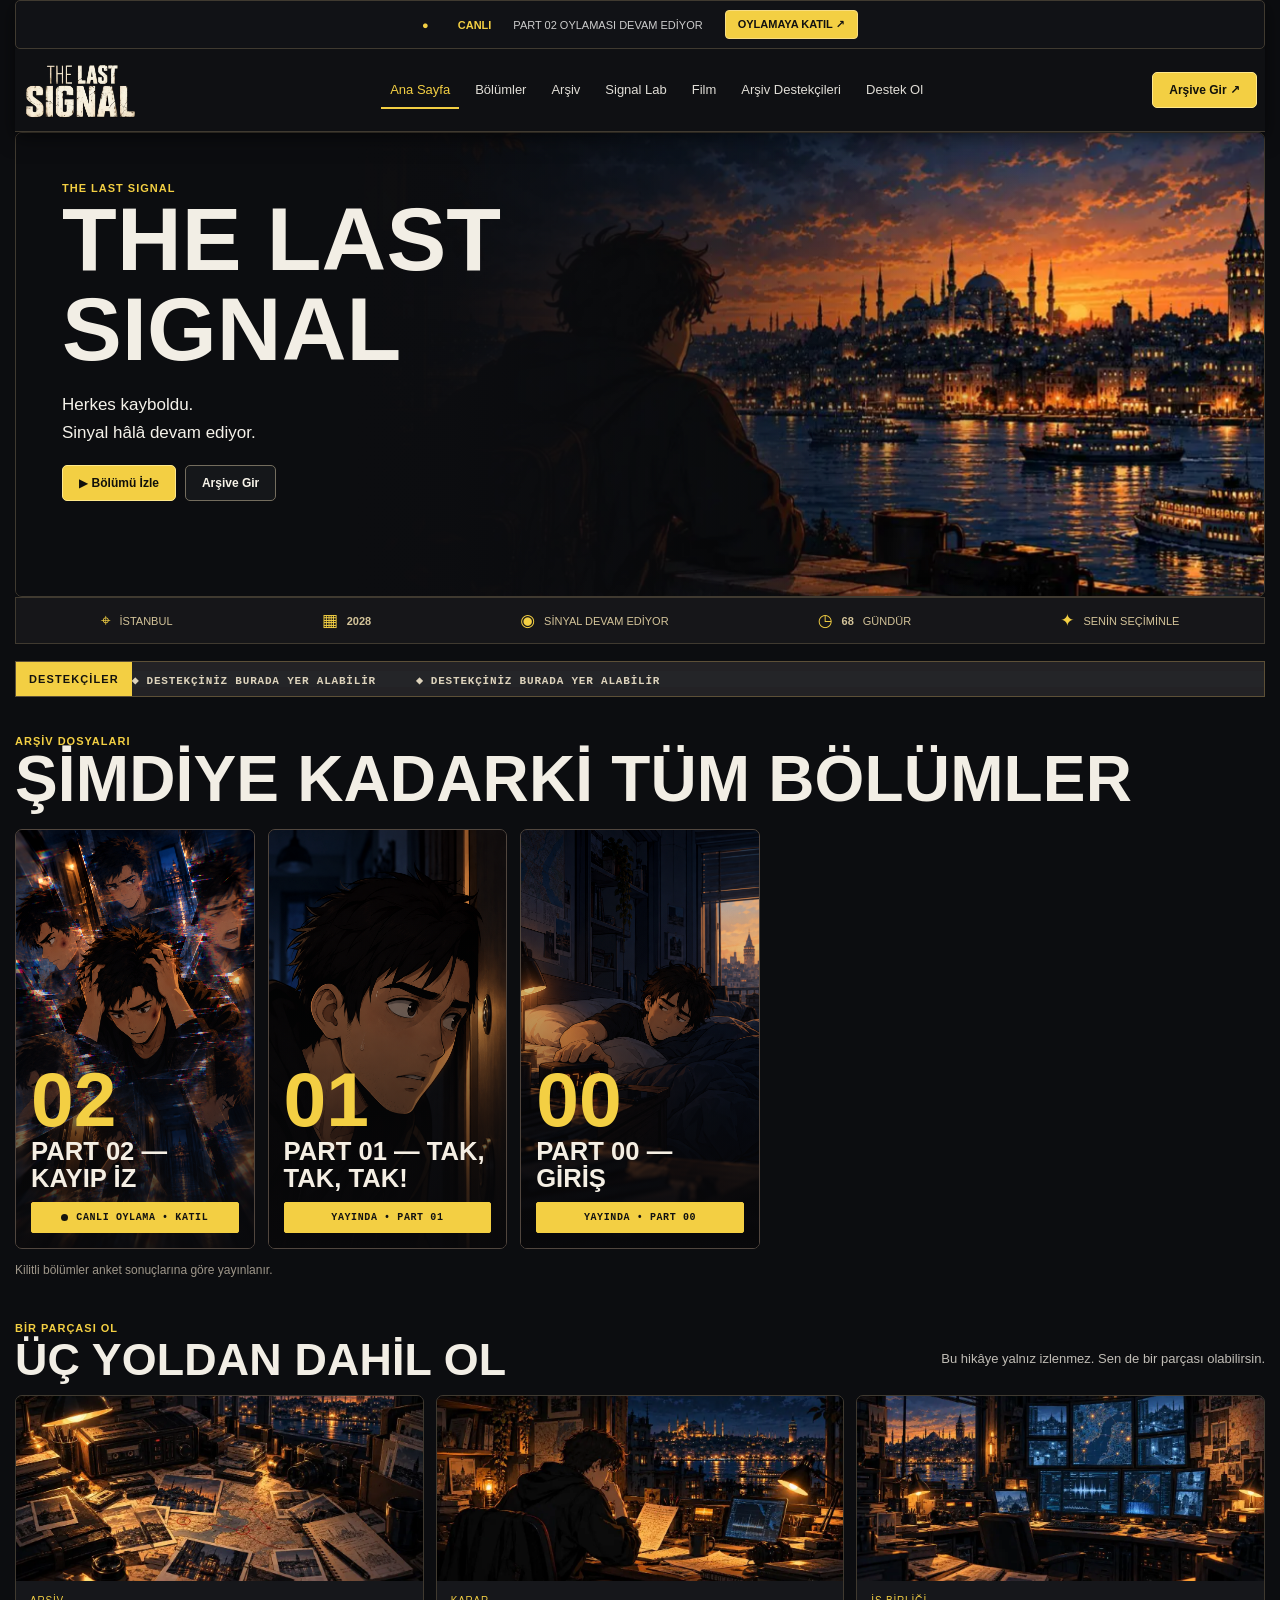
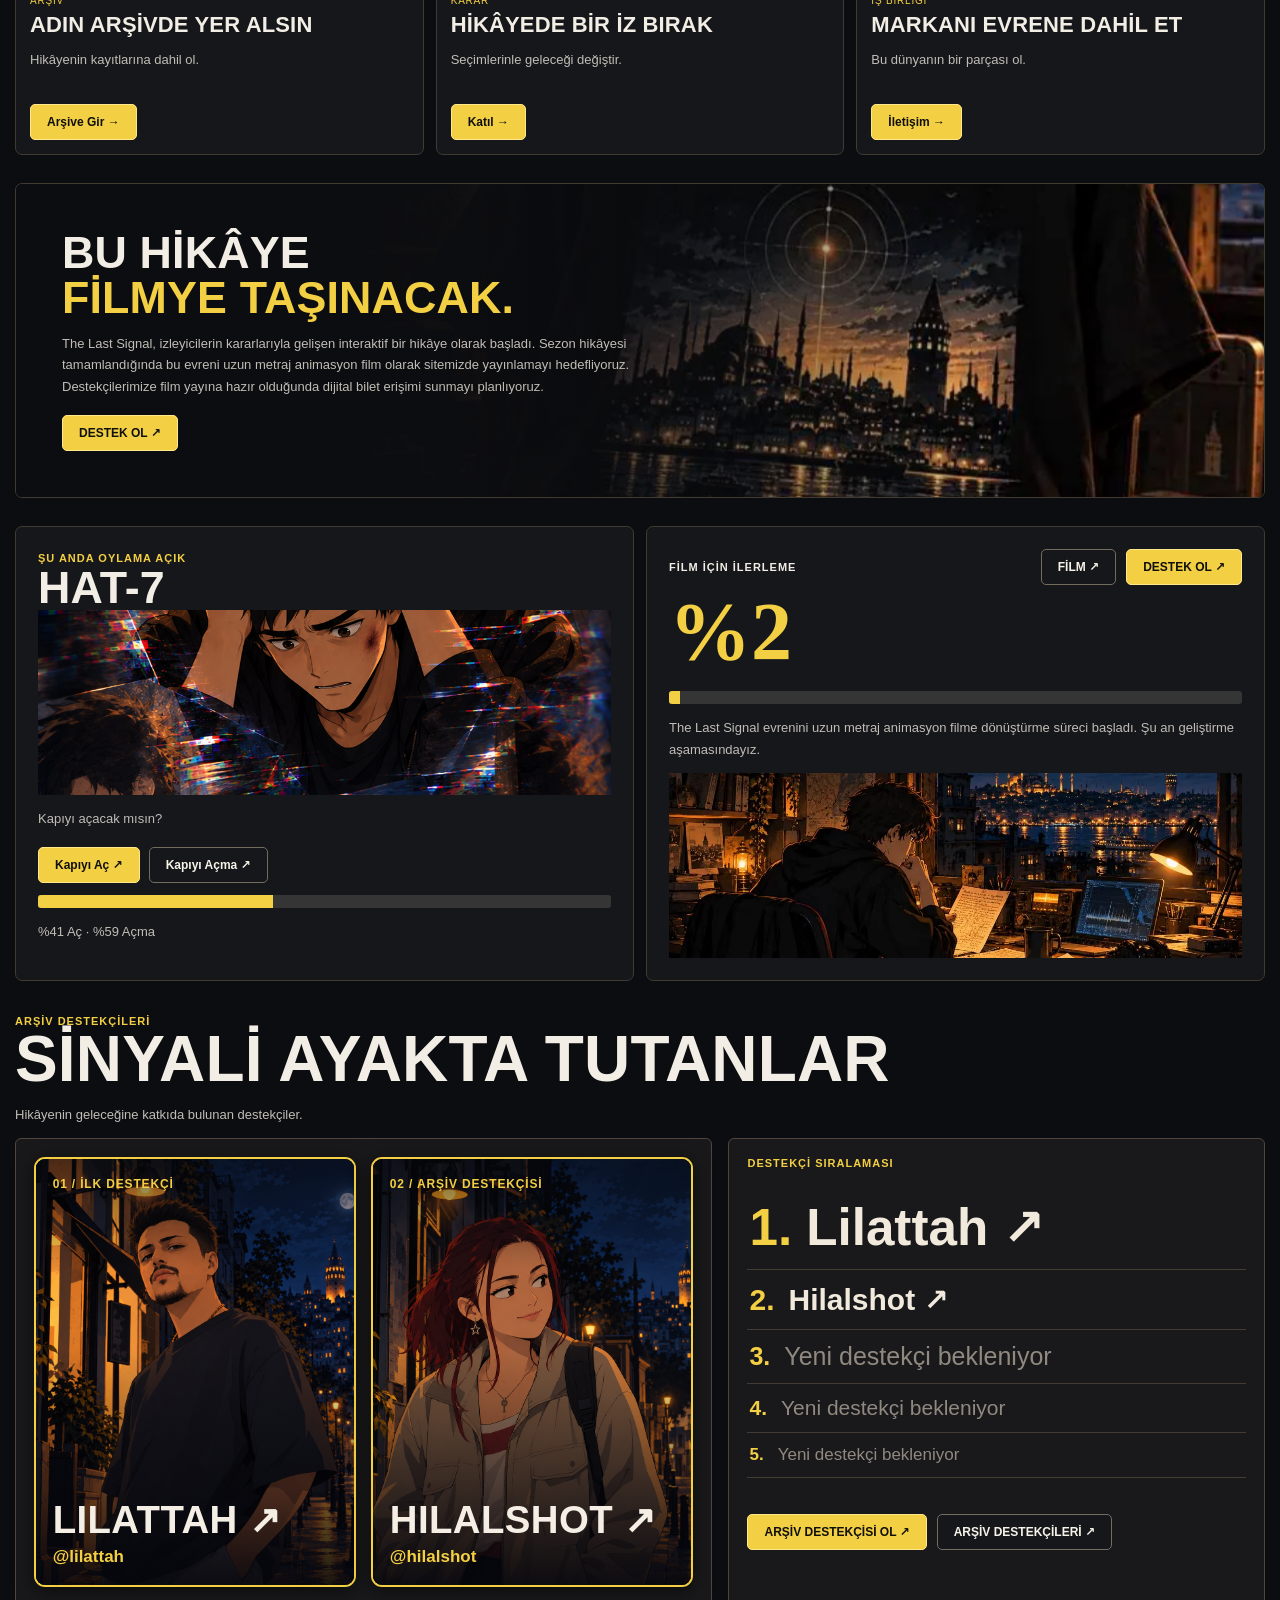
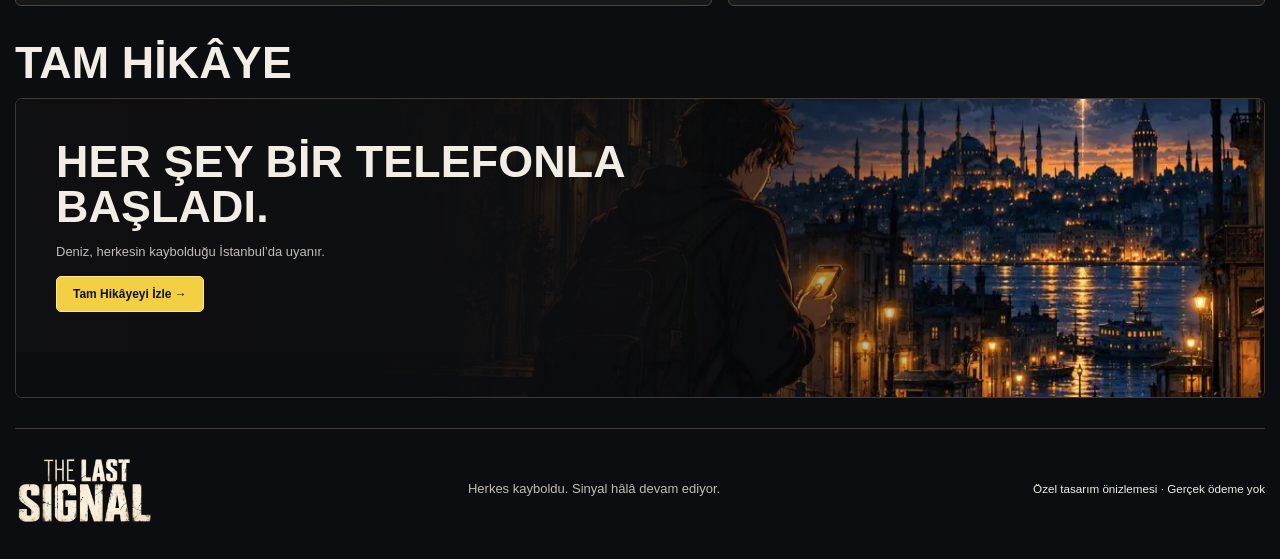
==== commit 41fec65f: "Show both archive supporters side by side on home and supporters pages" ====
--- a/index.html
+++ b/index.html
@@ -77,7 +77,7 @@
 #archive-supporters .subhero .copy p{max-width:720px;margin:0}
 #archive-supporters .subhero .actions{margin-top:22px;margin-bottom:4px}
 @media(max-width:650px){#archive-supporters .subhero{min-height:500px!important}#archive-supporters .subhero .copy{min-height:500px;padding:28px 22px!important}#archive-supporters .subhero .copy h1{font-size:clamp(38px,10vw,62px)!important}#archive-supporters .subhero:after{background:linear-gradient(90deg,#08101cf5,#08101cba 77%,#08101c80)}}
-</style><link rel="stylesheet" href="./archive-supporter-cards-v2.css"><style id="tls-archive-heading-gap-v3">#archive-supporters .section:has(.tls-archive-page-grid)>.heading{margin-bottom:38px!important}@media(max-width:650px){#archive-supporters .section:has(.tls-archive-page-grid)>.heading{margin-bottom:26px!important}}</style></head><body><div class="shell"><div class="tls-sticky-top"><div class="ticker"><b class="accent">CANLI</b><span>PART 02 OYLAMASI DEVAM EDİYOR</span><a class="tls-join-poll" href="https://www.instagram.com/thelastsignal.tr/" target="_blank" rel="noopener noreferrer">OYLAMAYA KATIL ↗</a></div><header><img class="logo" alt="The Last Signal logosu" src="assets/scene-00.webp"><nav id="nav"><button type="button" data-go="home" class="active">Ana Sayfa</button><button type="button" data-go="episodes" class="">Bölümler</button><button type="button" data-go="archive" class="">Arşiv</button><button type="button" data-go="lab" class="">Signal Lab</button><button type="button" data-go="cinema" class="">Film</button><button type="button" data-go="archive-supporters" class="">Arşiv Destekçileri</button><button type="button" data-go="support" class="">Destek Ol</button></nav><button class="btn" data-go="archive">Arşive Gir ↗</button><button class="menu" type="button" id="menu" aria-label="Menüyü aç">☰</button></header></div><main><section id="home" class="page active"><div class="hero"><img class="art " src="assets/scene-01.webp" alt="Deniz, gece İstanbul manzarasına bakıyor" loading="lazy" decoding="async"><div class="copy"><span class="kicker">THE LAST SIGNAL</span><h1>THE LAST<br>SIGNAL</h1><p>Herkes kayboldu.<br>Sinyal hâlâ devam ediyor.</p><div class="actions"><button class="btn" data-go="episodes">▶ Bölümü İzle</button><button class="btn ghost" data-go="archive">Arşive Gir</button></div></div></div><div class="statbar tls-statusbar" aria-label="Hikâye durumu"><span><i aria-hidden="true">⌖</i> İSTANBUL</span><span><i aria-hidden="true">▦</i> <b id="tls-story-year">2028</b></span><span><i aria-hidden="true">◉</i> SİNYAL DEVAM EDİYOR</span><span><i aria-hidden="true">◷</i> <b id="tls-story-day">23</b> GÜNDÜR</span><span><i aria-hidden="true">✦</i> SENİN SEÇİMİNLE</span></div><div id="tls-supporters-placement" class="section"></div><section class="section"><span class="kicker">BİR PARÇASI OL</span><div class="heading"><h2>ÜÇ YOLDAN DAHİL OL</h2><p>Bu hikâye yalnız izlenmez. Sen de bir parçası olabilirsin.</p></div><div class="grid three"><article class="card reveal"><img class="art " src="assets/scene-02.webp" alt="Adın Arşivde Yer Alsın" loading="lazy" decoding="async"><div class="cardbody"><small>ARŞİV</small><h3>Adın Arşivde Yer Alsın</h3><p>Hikâyenin kayıtlarına dahil ol.</p><button type="button" data-demo="Arşive Gir">Arşive Gir →</button></div></article><article class="card reveal"><img class="art " src="assets/scene-03.webp" alt="Hikâyede Bir İz Bırak" loading="lazy" decoding="async"><div class="cardbody"><small>KARAR</small><h3>Hikâyede Bir İz Bırak</h3><p>Seçimlerinle geleceği değiştir.</p><button type="button" data-demo="Katıl">Katıl →</button></div></article><article class="card reveal"><img class="art " src="assets/scene-04.webp" alt="Markanı Evrene Dahil Et" loading="lazy" decoding="async"><div class="cardbody"><small>İŞ BİRLİĞİ</small><h3>Markanı Evrene Dahil Et</h3><p>Bu dünyanın bir parçası ol.</p><button type="button" data-demo="İletişim">İletişim →</button></div></article></div></section><section class="section feature"><img class="art " src="assets/scene-05.webp" alt="Deniz ve sinyal araştırma odası" loading="lazy" decoding="async"><div class="copy"><h2>BU HİKÂYE<br><span>FİLMYE TAŞINACAK.</span></h2><p>The Last Signal, izleyicilerin kararlarıyla gelişen interaktif bir hikâye olarak başladı. Sezon hikâyesi tamamlandığında bu evreni uzun metraj animasyon film olarak sitemizde yayınlamayı hedefliyoruz. Destekçilerimize film yayına hazır olduğunda dijital bilet erişimi sunmayı planlıyoruz.</p><div class="actions"><button class="btn" type="button" data-go="support">DESTEK OL ↗</button></div></div></section><section class="section grid two"><div class="panel"><span class="kicker">ŞU ANDA OYLAMA AÇIK</span><h2>HAT-7</h2><img class="art " src="assets/PART-2-COVER.png" alt="Part 02 — Kayıp İz kapak görseli" loading="lazy" decoding="async"><p>Kapıyı açacak mısın?</p><div class="actions"><a class="btn" href="https://www.instagram.com/thelastsignal.tr/" target="_blank" rel="noopener noreferrer">Kapıyı Aç ↗</a><a class="btn ghost" href="https://www.instagram.com/thelastsignal.tr/" target="_blank" rel="noopener noreferrer">Kapıyı Açma ↗</a></div><div class="bar"><i style="width:41%"></i></div><p id="vote-status">%41 Aç · %59 Açma</p></div><div class="panel"><div class="tls-film-progress-head"><span class="kicker tls-film-progress-title">FİLM İÇİN İLERLEME</span><div class="tls-film-progress-actions"><button class="btn ghost" type="button" data-go="cinema">FİLM ↗</button><button class="btn tls-film-support-btn" type="button" data-go="support">DESTEK OL ↗</button></div></div><div class="signal">%2</div><div class="bar" role="progressbar" aria-label="Uzun metraj animasyon film geliştirme ilerlemesi" aria-valuemin="0" aria-valuemax="100" aria-valuenow="2"><i style="width:2%"></i></div><p>The Last Signal evrenini uzun metraj animasyon filme dönüştürme süreci başladı. Şu an geliştirme aşamasındayız.</p><img class="art " src="assets/scene-03.webp" alt="Uzun metraj film hazırlığı için bilgisayar ekranlarıyla dolu kontrol odası" loading="lazy" decoding="async"></div></section><section class="section"><div class="heading"><h2>TAM HİKÂYE</h2><p></p></div><div class="wide"><img class="art " src="assets/scene-08.webp" alt="Deniz ve İstanbul boğaz manzarası" loading="lazy" decoding="async"><div class="copy"><h2>HER ŞEY BİR TELEFONLA BAŞLADI.</h2><p>Deniz, herkesin kaybolduğu İstanbul’da uyanır.</p><button class="btn" data-go="episodes">Tam Hikâyeyi İzle →</button></div></div></section></section><section id="episodes" class="page"><div class="subhero"><img class="art " src="assets/scene-08.webp" alt="HER BÖLÜM YENİ BİR İZ." loading="lazy" decoding="async"><div class="copy"><span class="kicker">BÖLÜMLER</span><h1>HER BÖLÜM YENİ BİR İZ.</h1><p>Deniz’in yalnız dünyasında her adım yeni bir soru bırakıyor.</p></div></div><section class="section"><div class="heading"><h2>TÜM BÖLÜMLER</h2><p></p></div><div class="grid three"><article class="card reveal"><img class="art " src="assets/scene-09.webp" alt="Üç Vuruş" loading="lazy" decoding="async"><div class="cardbody"><small>01</small><h3>Üç Vuruş</h3><p>Bölüm 1</p><button type="button" data-demo="Oynat">Oynat →</button></div></article><article class="card reveal"><img class="art " src="assets/scene-10.webp" alt="Yankı" loading="lazy" decoding="async"><div class="cardbody"><small>02</small><h3>Yankı</h3><p>Bölüm 2</p><button type="button" data-demo="Oynat">Oynat →</button></div></article><article class="card reveal"><img class="art " src="assets/scene-11.webp" alt="Sınırda" loading="lazy" decoding="async"><div class="cardbody"><small>03</small><h3>Sınırda</h3><p>Bölüm 3</p><button type="button" data-demo="Oynat">Oynat →</button></div></article><article class="card reveal"><img class="art " src="assets/scene-12.webp" alt="Kayıp Saatler" loading="lazy" decoding="async"><div class="cardbody"><small>04</small><h3>Kayıp Saatler</h3><p>Bölüm 4</p><button type="button" data-demo="Oynat">Oynat →</button></div></article><article class="card reveal"><img class="art " src="assets/scene-06.webp" alt="Gece Mesajı" loading="lazy" decoding="async"><div class="cardbody"><small>05</small><h3>Gece Mesajı</h3><p>Bölüm 5</p><button type="button" data-demo="Oynat">Oynat →</button></div></article><article class="card reveal"><img class="art " src="assets/scene-13.webp" alt="Dönüş Yok" loading="lazy" decoding="async"><div class="cardbody"><small>06</small><h3>Dönüş Yok</h3><p>Bölüm 6</p><button type="button" data-demo="Oynat">Oynat →</button></div></article><article class="card reveal"><img class="art " src="assets/scene-14.webp" alt="Gerçeğin Kıyısı" loading="lazy" decoding="async"><div class="cardbody"><small>07</small><h3>Gerçeğin Kıyısı</h3><p>Bölüm 7</p><button type="button" data-demo="Oynat">Oynat →</button></div></article><article class="card reveal"><img class="art " src="assets/scene-15.webp" alt="İçeriden" loading="lazy" decoding="async"><div class="cardbody"><small>08</small><h3>İçeriden</h3><p>Bölüm 8</p><button type="button" data-demo="Oynat">Oynat →</button></div></article><article class="card reveal"><img class="art " src="assets/scene-16.webp" alt="Yakında" loading="lazy" decoding="async"><div class="cardbody"><small>09</small><h3>Yakında</h3><p>Bölüm 9</p><button type="button" data-demo="Yakında">Yakında →</button></div></article></div></section></section><section id="archive" class="page"><div class="subhero"><img class="art " src="assets/scene-17.webp" alt="ARŞİV" loading="lazy" decoding="async"><div class="copy"><span class="kicker">THE LAST SIGNAL</span><h1>ARŞİV</h1><p>Kayıp parçalar, unutulmuş kayıtlar, henüz cevaplanmamış sorular.</p></div></div><section class="section"><div class="heading"><h2>ARŞİVİ KEŞFET</h2><p></p></div><input id="archive-search" class="search" placeholder="Arşivde ara..." aria-label="Arşivde ara"><div class="grid four" id="archive-cards"><article class="card reveal"><img class="art " src="assets/scene-09.webp" alt="Pazartesi 07:12" loading="lazy" decoding="async"><div class="cardbody"><small>ARŞİV</small><h3>Pazartesi 07:12</h3><p>Yeni bir ipucunun kaydı</p><button type="button" data-demo="Dosyayı İncele">Dosyayı İncele →</button></div></article><article class="card reveal"><img class="art " src="assets/scene-11.webp" alt="Galata’dan Görünüm" loading="lazy" decoding="async"><div class="cardbody"><small>ARŞİV</small><h3>Galata’dan Görünüm</h3><p>Yeni bir ipucunun kaydı</p><button type="button" data-demo="Dosyayı İncele">Dosyayı İncele →</button></div></article><article class="card reveal"><img class="art " src="assets/scene-18.webp" alt="Karaköy Rıhtımı" loading="lazy" decoding="async"><div class="cardbody"><small>ARŞİV</small><h3>Karaköy Rıhtımı</h3><p>Yeni bir ipucunun kaydı</p><button type="button" data-demo="Dosyayı İncele">Dosyayı İncele →</button></div></article><article class="card reveal"><img class="art " src="assets/scene-19.webp" alt="HAT-7 Üzerine" loading="lazy" decoding="async"><div class="cardbody"><small>ARŞİV</small><h3>HAT-7 Üzerine</h3><p>Yeni bir ipucunun kaydı</p><button type="button" data-demo="Dosyayı İncele">Dosyayı İncele →</button></div></article><article class="card reveal"><img class="art " src="assets/scene-07.webp" alt="Bilinmeyen Ses" loading="lazy" decoding="async"><div class="cardbody"><small>ARŞİV</small><h3>Bilinmeyen Ses</h3><p>Yeni bir ipucunun kaydı</p><button type="button" data-demo="Dosyayı İncele">Dosyayı İncele →</button></div></article><article class="card reveal"><img class="art " src="assets/scene-02.webp" alt="Eski Teyp Cihazı" loading="lazy" decoding="async"><div class="cardbody"><small>ARŞİV</small><h3>Eski Teyp Cihazı</h3><p>Yeni bir ipucunun kaydı</p><button type="button" data-demo="Dosyayı İncele">Dosyayı İncele →</button></div></article><article class="card reveal"><img class="art " src="assets/scene-20.webp" alt="Boş Sokaklar" loading="lazy" decoding="async"><div class="cardbody"><small>ARŞİV</small><h3>Boş Sokaklar</h3><p>Yeni bir ipucunun kaydı</p><button type="button" data-demo="Dosyayı İncele">Dosyayı İncele →</button></div></article><article class="card reveal"><img class="art " src="assets/scene-19.webp" alt="Semboller ve İşaretler" loading="lazy" decoding="async"><div class="cardbody"><small>ARŞİV</small><h3>Semboller ve İşaretler</h3><p>Yeni bir ipucunun kaydı</p><button type="button" data-demo="Dosyayı İncele">Dosyayı İncele →</button></div></article><article class="card reveal"><img class="art " src="assets/scene-21.webp" alt="Tünel Geçidi" loading="lazy" decoding="async"><div class="cardbody"><small>ARŞİV</small><h3>Tünel Geçidi</h3><p>Yeni bir ipucunun kaydı</p><button type="button" data-demo="Dosyayı İncele">Dosyayı İncele →</button></div></article><article class="card reveal"><img class="art " src="assets/scene-22.webp" alt="Siyah Defter" loading="lazy" decoding="async"><div class="cardbody"><small>ARŞİV</small><h3>Siyah Defter</h3><p>Yeni bir ipucunun kaydı</p><button type="button" data-demo="Dosyayı İncele">Dosyayı İncele →</button></div></article></div></section></section><section id="lab" class="page"><div class="subhero"><img class="art " src="assets/scene-03.webp" alt="SIGNAL LAB" loading="lazy" decoding="async"><div class="copy"><span class="kicker">TOPLULUK</span><h1>SIGNAL LAB</h1><p>Topluluk teorileri, ipuçları ve araştırmalar.</p></div></div><section class="section"><div class="heading"><h2>TOPLULUK TEORİLERİ</h2><p></p></div><div class="grid four"><article class="card reveal"><img class="art " src="assets/scene-11.webp" alt="HAT-7 Bir Konum mu?" loading="lazy" decoding="async"><div class="cardbody"><small>TEORİ</small><h3>HAT-7 Bir Konum mu?</h3><p>Galata çevresindeki izler</p><button type="button" data-demo="İncele">İncele →</button></div></article><article class="card reveal"><img class="art " src="assets/scene-23.webp" alt="Deniz zaman döngüsünde mi?" loading="lazy" decoding="async"><div class="cardbody"><small>TEORİ</small><h3>Deniz zaman döngüsünde mi?</h3><p>Koordinatlar ve zaman</p><button type="button" data-demo="İncele">İncele →</button></div></article><article class="card reveal"><img class="art " src="assets/scene-06.webp" alt="Sinyaller birbirine bağlı mı?" loading="lazy" decoding="async"><div class="cardbody"><small>TEORİ</small><h3>Sinyaller birbirine bağlı mı?</h3><p>Tekrarlanan işaretler</p><button type="button" data-demo="İncele">İncele →</button></div></article><article class="card reveal"><img class="art " src="assets/scene-19.webp" alt="Başka biri de mi var?" loading="lazy" decoding="async"><div class="cardbody"><small>TEORİ</small><h3>Başka biri de mi var?</h3><p>Kayıp notlar</p><button type="button" data-demo="İncele">İncele →</button></div></article></div></section><section class="section"><div class="heading"><h2>İPUCU PANOSU</h2><p></p></div><div class="grid four"><article class="card reveal"><img class="art " src="assets/scene-23.webp" alt="Koordinatlar" loading="lazy" decoding="async"><div class="cardbody"><small></small><h3>Koordinatlar</h3><p>Defterdeki izler</p><button type="button" data-demo="İncele">İncele →</button></div></article><article class="card reveal"><img class="art " src="assets/scene-02.webp" alt="Eski Teyp" loading="lazy" decoding="async"><div class="cardbody"><small></small><h3>Eski Teyp</h3><p>Kayıt cihazı</p><button type="button" data-demo="İncele">İncele →</button></div></article><article class="card reveal"><img class="art " src="assets/scene-07.webp" alt="Sinyal Grafiği" loading="lazy" decoding="async"><div class="cardbody"><small></small><h3>Sinyal Grafiği</h3><p>Bilinmeyen ses</p><button type="button" data-demo="İncele">İncele →</button></div></article><article class="card reveal"><img class="art " src="assets/scene-19.webp" alt="Semboller" loading="lazy" decoding="async"><div class="cardbody"><small></small><h3>Semboller</h3><p>Şifreli notlar</p><button type="button" data-demo="İncele">İncele →</button></div></article></div></section></section><section id="cinema" class="page tls-cinema-page">
+</style><link rel="stylesheet" href="./archive-supporter-cards-v2.css"><style id="tls-archive-heading-gap-v3">#archive-supporters .section:has(.tls-archive-page-grid)>.heading{margin-bottom:38px!important}@media(max-width:650px){#archive-supporters .section:has(.tls-archive-page-grid)>.heading{margin-bottom:26px!important}}</style><style id="tls-supporters-horizontal-v3">#home .tls-supporter-stage,#archive-supporters .tls-supporter-stage{display:grid!important;grid-template-columns:repeat(2,minmax(0,1fr))!important;gap:15px!important;width:100%!important;max-width:none!important;aspect-ratio:auto!important;perspective:none!important;overflow:visible!important}#home .tls-supporter-visual,#archive-supporters .tls-supporter-visual{position:relative!important;inset:auto!important;width:100%!important;aspect-ratio:3/4!important;visibility:visible!important;opacity:1!important;transform:none;pointer-events:auto!important}#home .tls-supporter-visual:hover,#archive-supporters .tls-supporter-visual:hover{transform:translateY(-6px)!important}#home .tls-supporter-bottom strong,#archive-supporters .tls-supporter-bottom strong{font-size:clamp(25px,3vw,48px)!important}#home .tls-supporter-overlay,#archive-supporters .tls-supporter-overlay{padding:clamp(9px,1.3vw,20px)!important}#home .tls-archive-home-layout,#archive-supporters .tls-archive-page-grid{grid-template-columns:minmax(0,1.3fr) minmax(0,1fr)!important}@media(max-width:850px){#home .tls-archive-home-layout,#archive-supporters .tls-archive-page-grid{grid-template-columns:1fr!important}}@media(max-width:440px){#home .tls-supporter-stage,#archive-supporters .tls-supporter-stage{gap:9px!important}#home .tls-supporter-bottom strong,#archive-supporters .tls-supporter-bottom strong{font-size:clamp(19px,6vw,29px)!important}#home .tls-supporter-eyebrow,#archive-supporters .tls-supporter-eyebrow{font-size:9px!important}#home .tls-supporter-bottom small,#archive-supporters .tls-supporter-bottom small{font-size:11px!important}}</style></head><body><div class="shell"><div class="tls-sticky-top"><div class="ticker"><b class="accent">CANLI</b><span>PART 02 OYLAMASI DEVAM EDİYOR</span><a class="tls-join-poll" href="https://www.instagram.com/thelastsignal.tr/" target="_blank" rel="noopener noreferrer">OYLAMAYA KATIL ↗</a></div><header><img class="logo" alt="The Last Signal logosu" src="assets/scene-00.webp"><nav id="nav"><button type="button" data-go="home" class="active">Ana Sayfa</button><button type="button" data-go="episodes" class="">Bölümler</button><button type="button" data-go="archive" class="">Arşiv</button><button type="button" data-go="lab" class="">Signal Lab</button><button type="button" data-go="cinema" class="">Film</button><button type="button" data-go="archive-supporters" class="">Arşiv Destekçileri</button><button type="button" data-go="support" class="">Destek Ol</button></nav><button class="btn" data-go="archive">Arşive Gir ↗</button><button class="menu" type="button" id="menu" aria-label="Menüyü aç">☰</button></header></div><main><section id="home" class="page active"><div class="hero"><img class="art " src="assets/scene-01.webp" alt="Deniz, gece İstanbul manzarasına bakıyor" loading="lazy" decoding="async"><div class="copy"><span class="kicker">THE LAST SIGNAL</span><h1>THE LAST<br>SIGNAL</h1><p>Herkes kayboldu.<br>Sinyal hâlâ devam ediyor.</p><div class="actions"><button class="btn" data-go="episodes">▶ Bölümü İzle</button><button class="btn ghost" data-go="archive">Arşive Gir</button></div></div></div><div class="statbar tls-statusbar" aria-label="Hikâye durumu"><span><i aria-hidden="true">⌖</i> İSTANBUL</span><span><i aria-hidden="true">▦</i> <b id="tls-story-year">2028</b></span><span><i aria-hidden="true">◉</i> SİNYAL DEVAM EDİYOR</span><span><i aria-hidden="true">◷</i> <b id="tls-story-day">23</b> GÜNDÜR</span><span><i aria-hidden="true">✦</i> SENİN SEÇİMİNLE</span></div><div id="tls-supporters-placement" class="section"></div><section class="section"><span class="kicker">BİR PARÇASI OL</span><div class="heading"><h2>ÜÇ YOLDAN DAHİL OL</h2><p>Bu hikâye yalnız izlenmez. Sen de bir parçası olabilirsin.</p></div><div class="grid three"><article class="card reveal"><img class="art " src="assets/scene-02.webp" alt="Adın Arşivde Yer Alsın" loading="lazy" decoding="async"><div class="cardbody"><small>ARŞİV</small><h3>Adın Arşivde Yer Alsın</h3><p>Hikâyenin kayıtlarına dahil ol.</p><button type="button" data-demo="Arşive Gir">Arşive Gir →</button></div></article><article class="card reveal"><img class="art " src="assets/scene-03.webp" alt="Hikâyede Bir İz Bırak" loading="lazy" decoding="async"><div class="cardbody"><small>KARAR</small><h3>Hikâyede Bir İz Bırak</h3><p>Seçimlerinle geleceği değiştir.</p><button type="button" data-demo="Katıl">Katıl →</button></div></article><article class="card reveal"><img class="art " src="assets/scene-04.webp" alt="Markanı Evrene Dahil Et" loading="lazy" decoding="async"><div class="cardbody"><small>İŞ BİRLİĞİ</small><h3>Markanı Evrene Dahil Et</h3><p>Bu dünyanın bir parçası ol.</p><button type="button" data-demo="İletişim">İletişim →</button></div></article></div></section><section class="section feature"><img class="art " src="assets/scene-05.webp" alt="Deniz ve sinyal araştırma odası" loading="lazy" decoding="async"><div class="copy"><h2>BU HİKÂYE<br><span>FİLMYE TAŞINACAK.</span></h2><p>The Last Signal, izleyicilerin kararlarıyla gelişen interaktif bir hikâye olarak başladı. Sezon hikâyesi tamamlandığında bu evreni uzun metraj animasyon film olarak sitemizde yayınlamayı hedefliyoruz. Destekçilerimize film yayına hazır olduğunda dijital bilet erişimi sunmayı planlıyoruz.</p><div class="actions"><button class="btn" type="button" data-go="support">DESTEK OL ↗</button></div></div></section><section class="section grid two"><div class="panel"><span class="kicker">ŞU ANDA OYLAMA AÇIK</span><h2>HAT-7</h2><img class="art " src="assets/PART-2-COVER.png" alt="Part 02 — Kayıp İz kapak görseli" loading="lazy" decoding="async"><p>Kapıyı açacak mısın?</p><div class="actions"><a class="btn" href="https://www.instagram.com/thelastsignal.tr/" target="_blank" rel="noopener noreferrer">Kapıyı Aç ↗</a><a class="btn ghost" href="https://www.instagram.com/thelastsignal.tr/" target="_blank" rel="noopener noreferrer">Kapıyı Açma ↗</a></div><div class="bar"><i style="width:41%"></i></div><p id="vote-status">%41 Aç · %59 Açma</p></div><div class="panel"><div class="tls-film-progress-head"><span class="kicker tls-film-progress-title">FİLM İÇİN İLERLEME</span><div class="tls-film-progress-actions"><button class="btn ghost" type="button" data-go="cinema">FİLM ↗</button><button class="btn tls-film-support-btn" type="button" data-go="support">DESTEK OL ↗</button></div></div><div class="signal">%2</div><div class="bar" role="progressbar" aria-label="Uzun metraj animasyon film geliştirme ilerlemesi" aria-valuemin="0" aria-valuemax="100" aria-valuenow="2"><i style="width:2%"></i></div><p>The Last Signal evrenini uzun metraj animasyon filme dönüştürme süreci başladı. Şu an geliştirme aşamasındayız.</p><img class="art " src="assets/scene-03.webp" alt="Uzun metraj film hazırlığı için bilgisayar ekranlarıyla dolu kontrol odası" loading="lazy" decoding="async"></div></section><section class="section"><div class="heading"><h2>TAM HİKÂYE</h2><p></p></div><div class="wide"><img class="art " src="assets/scene-08.webp" alt="Deniz ve İstanbul boğaz manzarası" loading="lazy" decoding="async"><div class="copy"><h2>HER ŞEY BİR TELEFONLA BAŞLADI.</h2><p>Deniz, herkesin kaybolduğu İstanbul’da uyanır.</p><button class="btn" data-go="episodes">Tam Hikâyeyi İzle →</button></div></div></section></section><section id="episodes" class="page"><div class="subhero"><img class="art " src="assets/scene-08.webp" alt="HER BÖLÜM YENİ BİR İZ." loading="lazy" decoding="async"><div class="copy"><span class="kicker">BÖLÜMLER</span><h1>HER BÖLÜM YENİ BİR İZ.</h1><p>Deniz’in yalnız dünyasında her adım yeni bir soru bırakıyor.</p></div></div><section class="section"><div class="heading"><h2>TÜM BÖLÜMLER</h2><p></p></div><div class="grid three"><article class="card reveal"><img class="art " src="assets/scene-09.webp" alt="Üç Vuruş" loading="lazy" decoding="async"><div class="cardbody"><small>01</small><h3>Üç Vuruş</h3><p>Bölüm 1</p><button type="button" data-demo="Oynat">Oynat →</button></div></article><article class="card reveal"><img class="art " src="assets/scene-10.webp" alt="Yankı" loading="lazy" decoding="async"><div class="cardbody"><small>02</small><h3>Yankı</h3><p>Bölüm 2</p><button type="button" data-demo="Oynat">Oynat →</button></div></article><article class="card reveal"><img class="art " src="assets/scene-11.webp" alt="Sınırda" loading="lazy" decoding="async"><div class="cardbody"><small>03</small><h3>Sınırda</h3><p>Bölüm 3</p><button type="button" data-demo="Oynat">Oynat →</button></div></article><article class="card reveal"><img class="art " src="assets/scene-12.webp" alt="Kayıp Saatler" loading="lazy" decoding="async"><div class="cardbody"><small>04</small><h3>Kayıp Saatler</h3><p>Bölüm 4</p><button type="button" data-demo="Oynat">Oynat →</button></div></article><article class="card reveal"><img class="art " src="assets/scene-06.webp" alt="Gece Mesajı" loading="lazy" decoding="async"><div class="cardbody"><small>05</small><h3>Gece Mesajı</h3><p>Bölüm 5</p><button type="button" data-demo="Oynat">Oynat →</button></div></article><article class="card reveal"><img class="art " src="assets/scene-13.webp" alt="Dönüş Yok" loading="lazy" decoding="async"><div class="cardbody"><small>06</small><h3>Dönüş Yok</h3><p>Bölüm 6</p><button type="button" data-demo="Oynat">Oynat →</button></div></article><article class="card reveal"><img class="art " src="assets/scene-14.webp" alt="Gerçeğin Kıyısı" loading="lazy" decoding="async"><div class="cardbody"><small>07</small><h3>Gerçeğin Kıyısı</h3><p>Bölüm 7</p><button type="button" data-demo="Oynat">Oynat →</button></div></article><article class="card reveal"><img class="art " src="assets/scene-15.webp" alt="İçeriden" loading="lazy" decoding="async"><div class="cardbody"><small>08</small><h3>İçeriden</h3><p>Bölüm 8</p><button type="button" data-demo="Oynat">Oynat →</button></div></article><article class="card reveal"><img class="art " src="assets/scene-16.webp" alt="Yakında" loading="lazy" decoding="async"><div class="cardbody"><small>09</small><h3>Yakında</h3><p>Bölüm 9</p><button type="button" data-demo="Yakında">Yakında →</button></div></article></div></section></section><section id="archive" class="page"><div class="subhero"><img class="art " src="assets/scene-17.webp" alt="ARŞİV" loading="lazy" decoding="async"><div class="copy"><span class="kicker">THE LAST SIGNAL</span><h1>ARŞİV</h1><p>Kayıp parçalar, unutulmuş kayıtlar, henüz cevaplanmamış sorular.</p></div></div><section class="section"><div class="heading"><h2>ARŞİVİ KEŞFET</h2><p></p></div><input id="archive-search" class="search" placeholder="Arşivde ara..." aria-label="Arşivde ara"><div class="grid four" id="archive-cards"><article class="card reveal"><img class="art " src="assets/scene-09.webp" alt="Pazartesi 07:12" loading="lazy" decoding="async"><div class="cardbody"><small>ARŞİV</small><h3>Pazartesi 07:12</h3><p>Yeni bir ipucunun kaydı</p><button type="button" data-demo="Dosyayı İncele">Dosyayı İncele →</button></div></article><article class="card reveal"><img class="art " src="assets/scene-11.webp" alt="Galata’dan Görünüm" loading="lazy" decoding="async"><div class="cardbody"><small>ARŞİV</small><h3>Galata’dan Görünüm</h3><p>Yeni bir ipucunun kaydı</p><button type="button" data-demo="Dosyayı İncele">Dosyayı İncele →</button></div></article><article class="card reveal"><img class="art " src="assets/scene-18.webp" alt="Karaköy Rıhtımı" loading="lazy" decoding="async"><div class="cardbody"><small>ARŞİV</small><h3>Karaköy Rıhtımı</h3><p>Yeni bir ipucunun kaydı</p><button type="button" data-demo="Dosyayı İncele">Dosyayı İncele →</button></div></article><article class="card reveal"><img class="art " src="assets/scene-19.webp" alt="HAT-7 Üzerine" loading="lazy" decoding="async"><div class="cardbody"><small>ARŞİV</small><h3>HAT-7 Üzerine</h3><p>Yeni bir ipucunun kaydı</p><button type="button" data-demo="Dosyayı İncele">Dosyayı İncele →</button></div></article><article class="card reveal"><img class="art " src="assets/scene-07.webp" alt="Bilinmeyen Ses" loading="lazy" decoding="async"><div class="cardbody"><small>ARŞİV</small><h3>Bilinmeyen Ses</h3><p>Yeni bir ipucunun kaydı</p><button type="button" data-demo="Dosyayı İncele">Dosyayı İncele →</button></div></article><article class="card reveal"><img class="art " src="assets/scene-02.webp" alt="Eski Teyp Cihazı" loading="lazy" decoding="async"><div class="cardbody"><small>ARŞİV</small><h3>Eski Teyp Cihazı</h3><p>Yeni bir ipucunun kaydı</p><button type="button" data-demo="Dosyayı İncele">Dosyayı İncele →</button></div></article><article class="card reveal"><img class="art " src="assets/scene-20.webp" alt="Boş Sokaklar" loading="lazy" decoding="async"><div class="cardbody"><small>ARŞİV</small><h3>Boş Sokaklar</h3><p>Yeni bir ipucunun kaydı</p><button type="button" data-demo="Dosyayı İncele">Dosyayı İncele →</button></div></article><article class="card reveal"><img class="art " src="assets/scene-19.webp" alt="Semboller ve İşaretler" loading="lazy" decoding="async"><div class="cardbody"><small>ARŞİV</small><h3>Semboller ve İşaretler</h3><p>Yeni bir ipucunun kaydı</p><button type="button" data-demo="Dosyayı İncele">Dosyayı İncele →</button></div></article><article class="card reveal"><img class="art " src="assets/scene-21.webp" alt="Tünel Geçidi" loading="lazy" decoding="async"><div class="cardbody"><small>ARŞİV</small><h3>Tünel Geçidi</h3><p>Yeni bir ipucunun kaydı</p><button type="button" data-demo="Dosyayı İncele">Dosyayı İncele →</button></div></article><article class="card reveal"><img class="art " src="assets/scene-22.webp" alt="Siyah Defter" loading="lazy" decoding="async"><div class="cardbody"><small>ARŞİV</small><h3>Siyah Defter</h3><p>Yeni bir ipucunun kaydı</p><button type="button" data-demo="Dosyayı İncele">Dosyayı İncele →</button></div></article></div></section></section><section id="lab" class="page"><div class="subhero"><img class="art " src="assets/scene-03.webp" alt="SIGNAL LAB" loading="lazy" decoding="async"><div class="copy"><span class="kicker">TOPLULUK</span><h1>SIGNAL LAB</h1><p>Topluluk teorileri, ipuçları ve araştırmalar.</p></div></div><section class="section"><div class="heading"><h2>TOPLULUK TEORİLERİ</h2><p></p></div><div class="grid four"><article class="card reveal"><img class="art " src="assets/scene-11.webp" alt="HAT-7 Bir Konum mu?" loading="lazy" decoding="async"><div class="cardbody"><small>TEORİ</small><h3>HAT-7 Bir Konum mu?</h3><p>Galata çevresindeki izler</p><button type="button" data-demo="İncele">İncele →</button></div></article><article class="card reveal"><img class="art " src="assets/scene-23.webp" alt="Deniz zaman döngüsünde mi?" loading="lazy" decoding="async"><div class="cardbody"><small>TEORİ</small><h3>Deniz zaman döngüsünde mi?</h3><p>Koordinatlar ve zaman</p><button type="button" data-demo="İncele">İncele →</button></div></article><article class="card reveal"><img class="art " src="assets/scene-06.webp" alt="Sinyaller birbirine bağlı mı?" loading="lazy" decoding="async"><div class="cardbody"><small>TEORİ</small><h3>Sinyaller birbirine bağlı mı?</h3><p>Tekrarlanan işaretler</p><button type="button" data-demo="İncele">İncele →</button></div></article><article class="card reveal"><img class="art " src="assets/scene-19.webp" alt="Başka biri de mi var?" loading="lazy" decoding="async"><div class="cardbody"><small>TEORİ</small><h3>Başka biri de mi var?</h3><p>Kayıp notlar</p><button type="button" data-demo="İncele">İncele →</button></div></article></div></section><section class="section"><div class="heading"><h2>İPUCU PANOSU</h2><p></p></div><div class="grid four"><article class="card reveal"><img class="art " src="assets/scene-23.webp" alt="Koordinatlar" loading="lazy" decoding="async"><div class="cardbody"><small></small><h3>Koordinatlar</h3><p>Defterdeki izler</p><button type="button" data-demo="İncele">İncele →</button></div></article><article class="card reveal"><img class="art " src="assets/scene-02.webp" alt="Eski Teyp" loading="lazy" decoding="async"><div class="cardbody"><small></small><h3>Eski Teyp</h3><p>Kayıt cihazı</p><button type="button" data-demo="İncele">İncele →</button></div></article><article class="card reveal"><img class="art " src="assets/scene-07.webp" alt="Sinyal Grafiği" loading="lazy" decoding="async"><div class="cardbody"><small></small><h3>Sinyal Grafiği</h3><p>Bilinmeyen ses</p><button type="button" data-demo="İncele">İncele →</button></div></article><article class="card reveal"><img class="art " src="assets/scene-19.webp" alt="Semboller" loading="lazy" decoding="async"><div class="cardbody"><small></small><h3>Semboller</h3><p>Şifreli notlar</p><button type="button" data-demo="İncele">İncele →</button></div></article></div></section></section><section id="cinema" class="page tls-cinema-page">
 <div class="subhero tls-cinema-hero"><img class="art" src="assets/scene-05.webp" alt="The Last Signal sinematik araştırma odası" loading="lazy"><div class="copy"><span class="kicker">THE LAST SIGNAL / DİJİTAL FİLM</span><h1>BİR HİKÂYEDEN<br><span style="color:var(--gold)">FİLME.</span></h1><p>Sezonun hikâyesi tamamlandığında The Last Signal’ı uzun metraj 2D animasyon film olarak yalnızca bu sitede izlenebilecek özel bir gösterimle sunmayı hedefliyoruz.</p><div class="actions"><button class="btn" type="button" data-go="support">BU FİLME DESTEK OL ↗</button></div></div></div>
 <section class="section tls-film-release-note"><div class="tls-film-release-note-content"><span class="kicker">YAYIN PLANI</span><h2>SEZON TAMAMLANINCA<br>UZUN METRAJ FİLM.</h2><p>Bu bir sinema salonu bileti değil, The Last Signal web sitesindeki dijital film gösterimi için planlanan bir erişim hakkıdır. Film henüz yayınlanmadı; çıkış tarihi açıklanmadı.</p></div><img src="assets/scene-03.webp" alt="Film geliştirme ve kurgu ekranları" loading="lazy"></section><section class="section tls-cinema-progress panel"><div class="tls-cinema-progress-head"><div><span class="kicker">FİLM GELİŞTİRME SÜRECİ</span><h2>FİLM İLERLEYİŞİ</h2></div><div class="tls-cinema-percent">%2</div></div><div class="bar" role="progressbar" aria-label="Uzun metraj film ilerlemesi" aria-valuemin="0" aria-valuemax="100" aria-valuenow="2"><i style="width:2%"></i></div><p>Şu anda projenin geliştirme ve topluluk oluşturma aşamasındayız. Bu oran, ekibimizin paylaştığı proje ilerleme göstergesidir; toplanan bağışların yüzdesi değildir.</p></section>
 <section class="section"><div class="heading"><span class="kicker">VİZYONUMUZ</span><h2>BU EVRENİ NEDEN FİLME TAŞIYORUZ?</h2><p>The Last Signal'ın atmosferini ve karakterlerini daha uzun soluklu, sinematik bir hikâyeye dönüştürmek istiyoruz.</p></div><div class="grid three">
@@ -121,4 +121,10 @@
 .tls-parts-grid .tls-part-card,.tls-parts-grid .tls-part-image{height:420px;min-height:420px}.tls-parts-grid .tls-part-image{object-fit:cover;object-position:center}.tls-part-overlay{padding:15px}
 @media(max-width:900px){.tls-parts-grid .tls-part-card,.tls-parts-grid .tls-part-image{height:390px;min-height:390px}}
 @media(max-width:600px){.tls-statusbar{justify-content:center;column-gap:20px;row-gap:12px}.tls-parts-grid .tls-part-card,.tls-parts-grid .tls-part-image{height:350px;min-height:350px}}
-</style><script id="tls-istanbul-clock">(function(){const base=Date.UTC(2026,9,22);function update(){const parts=new Intl.DateTimeFormat('en-GB',{timeZone:'Europe/Istanbul',year:'numeric',month:'2-digit',day:'2-digit'}).formatToParts(new Date());const values=Object.fromEntries(parts.map(p=>[p.type,p.value]));const today=Date.UTC(Number(values.year),Number(values.month)-1,Number(values.day));const elapsed=Math.max(0,Math.floor((today-base)/86400000));const day=document.getElementById('tls-story-day');if(day)day.textContent=String(23+elapsed);const year=document.getElementById('tls-story-year');if(year)year.textContent='2028'}update();setInterval(update,60000);document.addEventListener('visibilitychange',update)})();</script><script defer src="./episode-experience.js"></script><script id="tls-film-3d-parallax">(function(){const reduce=window.matchMedia('(prefers-reduced-motion: reduce)'),fine=window.matchMedia('(hover:hover) and (pointer:fine)');document.querySelectorAll('#cinema .tls-cinema-steps>div').forEach(card=>{card.addEventListener('pointermove',e=>{if(reduce.matches||!fine.matches)return;const box=card.getBoundingClientRect();const x=(e.clientX-box.left)/box.width-.5,y=(e.clientY-box.top)/box.height-.5;card.style.transform='perspective(850px) rotateX('+(-y*9).toFixed(2)+'deg) rotateY('+(x*9).toFixed(2)+'deg) translateY(-5px)'});card.addEventListener('pointerleave',()=>card.style.transform='');card.addEventListener('pointercancel',()=>card.style.transform='')})})();</script><script id="tls-supporter-carousel-v1">(function(){const reduce=window.matchMedia('(prefers-reduced-motion: reduce)');document.querySelectorAll('[data-supporter-carousel]').forEach(stage=>{const slides=[...stage.querySelectorAll('.tls-supporter-slide')];if(slides.length<2)return;stage.classList.add('has-multiple');let current=0,paused=false,busy=false;function advance(){if(paused||busy||reduce.matches||document.hidden)return;busy=true;const outgoing=slides[current],nextIndex=(current+1)%slides.length,incoming=slides[nextIndex];incoming.classList.add('is-entering');incoming.classList.remove('is-exiting');incoming.style.visibility='visible';requestAnimationFrame(()=>requestAnimationFrame(()=>{outgoing.classList.add('is-exiting');outgoing.classList.remove('is-current');incoming.classList.add('is-current');incoming.classList.remove('is-entering')}));setTimeout(()=>{outgoing.classList.remove('is-exiting');outgoing.style.visibility='';current=nextIndex;busy=false},700)}stage.addEventListener('mouseenter',()=>paused=true);stage.addEventListener('mouseleave',()=>paused=false);stage.addEventListener('focusin',()=>paused=true);stage.addEventListener('focusout',()=>paused=false);setInterval(advance,4800)})})();</script></body></html>+</style><script id="tls-istanbul-clock">(function(){const base=Date.UTC(2026,9,22);function update(){const parts=new Intl.DateTimeFormat('en-GB',{timeZone:'Europe/Istanbul',year:'numeric',month:'2-digit',day:'2-digit'}).formatToParts(new Date());const values=Object.fromEntries(parts.map(p=>[p.type,p.value]));const today=Date.UTC(Number(values.year),Number(values.month)-1,Number(values.day));const elapsed=Math.max(0,Math.floor((today-base)/86400000));const day=document.getElementById('tls-story-day');if(day)day.textContent=String(23+elapsed);const year=document.getElementById('tls-story-year');if(year)year.textContent='2028'}update();setInterval(update,60000);document.addEventListener('visibilitychange',update)})();</script><script defer src="./episode-experience.js"></script><script id="tls-film-3d-parallax">(function(){const reduce=window.matchMedia('(prefers-reduced-motion: reduce)'),fine=window.matchMedia('(hover:hover) and (pointer:fine)');document.querySelectorAll('#cinema .tls-cinema-steps>div').forEach(card=>{card.addEventListener('pointermove',e=>{if(reduce.matches||!fine.matches)return;const box=card.getBoundingClientRect();const x=(e.clientX-box.left)/box.width-.5,y=(e.clientY-box.top)/box.height-.5;card.style.transform='perspective(850px) rotateX('+(-y*9).toFixed(2)+'deg) rotateY('+(x*9).toFixed(2)+'deg) translateY(-5px)'});card.addEventListener('pointerleave',()=>card.style.transform='');card.addEventListener('pointercancel',()=>card.style.transform='')})})();</script><script id="tls-supporter-carousel-v2">(function(){
+const reduce=matchMedia('(prefers-reduced-motion: reduce)');const fine=matchMedia('(hover:hover)');
+function init(stage){if(stage.dataset.carouselReady)return;const slides=[...stage.querySelectorAll('.tls-supporter-slide')];if(slides.length<2)return;stage.dataset.carouselReady='1';stage.classList.add('has-multiple');let current=0,busy=false,paused=false;
+function advance(){if(busy||paused||reduce.matches||document.hidden||!stage.isConnected)return;busy=true;const outgoing=slides[current],ni=(current+1)%slides.length,incoming=slides[ni];incoming.classList.remove('is-exiting');incoming.classList.add('is-entering');incoming.style.visibility='visible';requestAnimationFrame(()=>requestAnimationFrame(()=>{outgoing.classList.remove('is-current');outgoing.classList.add('is-exiting');incoming.classList.remove('is-entering');incoming.classList.add('is-current')}));setTimeout(()=>{outgoing.classList.remove('is-exiting');outgoing.style.visibility='';current=ni;busy=false},760)}
+stage.addEventListener('mouseenter',()=>paused=true);stage.addEventListener('mouseleave',()=>paused=false);stage.addEventListener('focusin',()=>paused=true);stage.addEventListener('focusout',()=>paused=false);setInterval(advance,4800)}
+function scan(){document.querySelectorAll('[data-supporter-carousel]').forEach(init)}scan();const observer=new MutationObserver(scan);observer.observe(document.body,{childList:true,subtree:true});
+})();</script><script id="tls-supporter-horizontal-mode">(function(){function apply(){document.querySelectorAll('[data-supporter-carousel]').forEach(stage=>{stage.classList.remove('has-multiple');stage.dataset.carouselReady='horizontal';stage.querySelectorAll('.tls-supporter-slide').forEach(el=>{el.classList.remove('is-exiting','is-entering');el.classList.add('is-current');el.style.visibility='visible';el.style.transform='';el.style.opacity='1'})})}apply();new MutationObserver(apply).observe(document.body,{childList:true,subtree:true})})();</script></body></html>
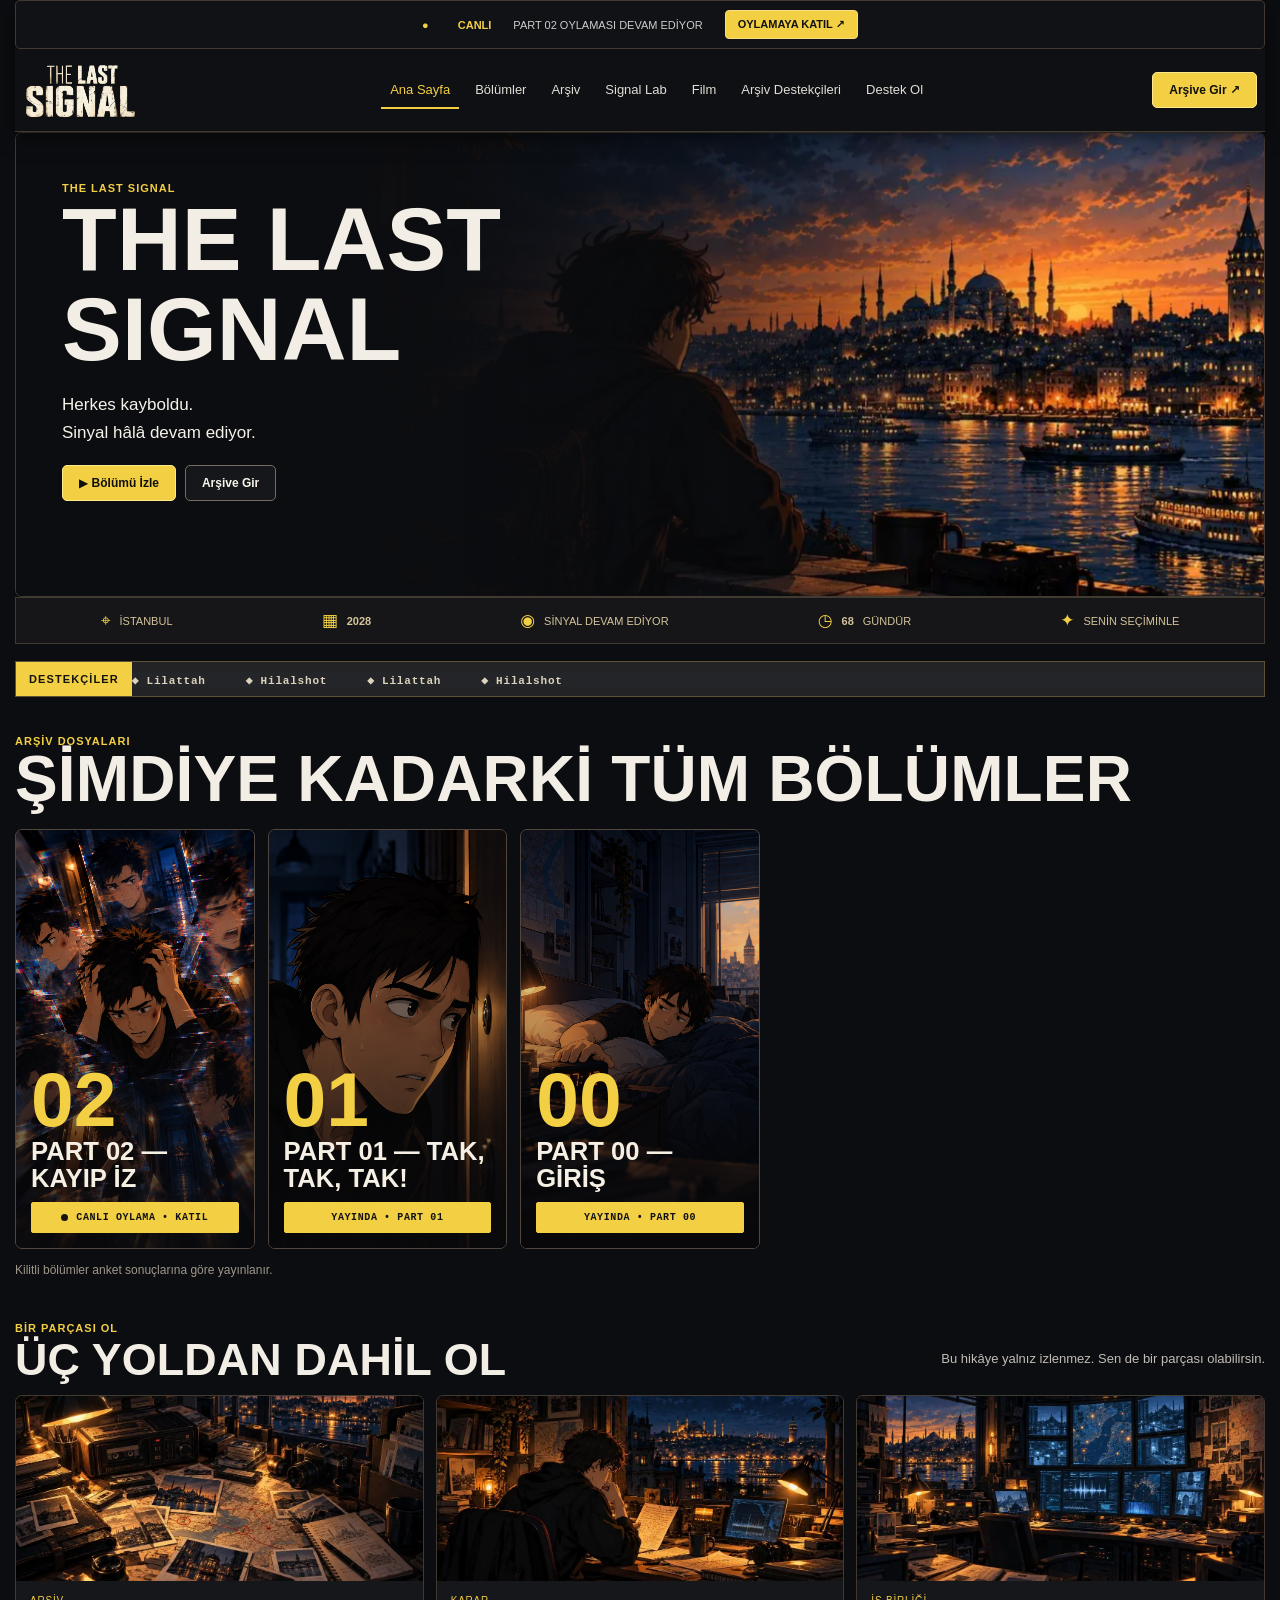
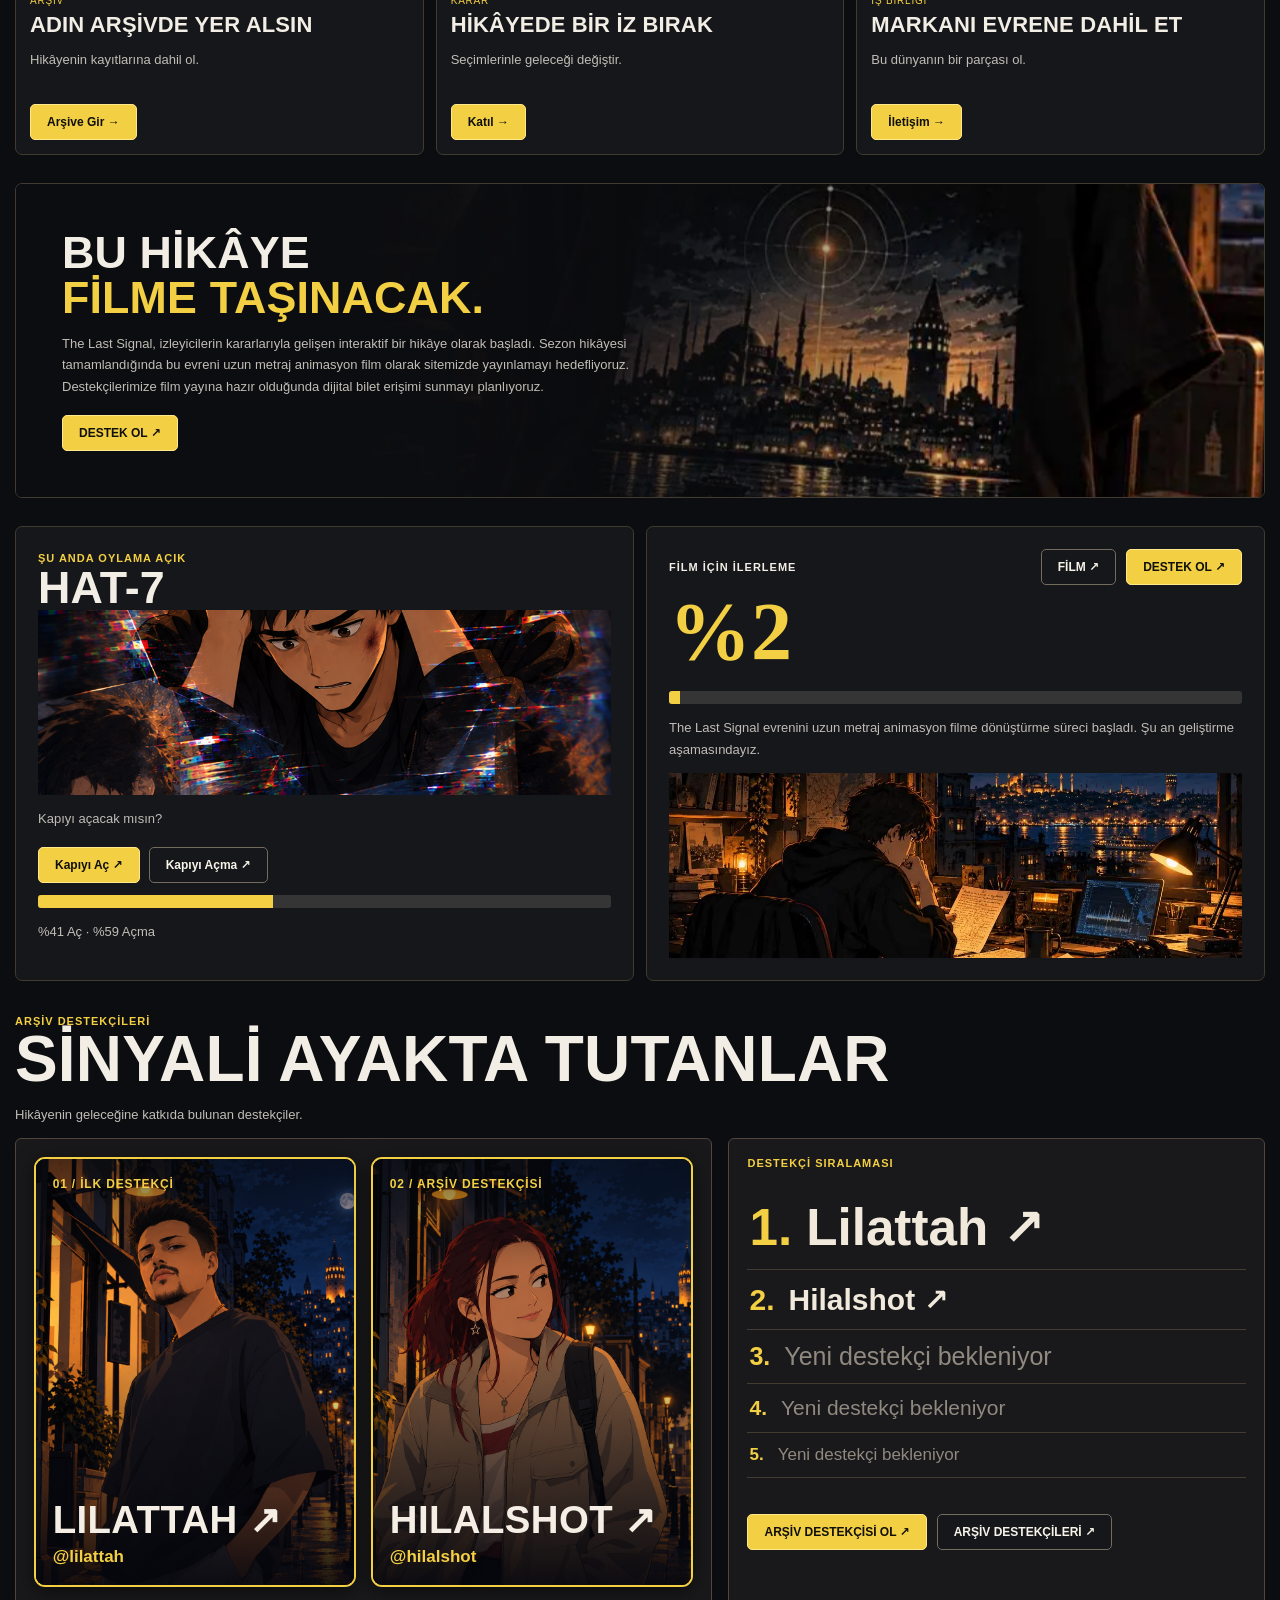
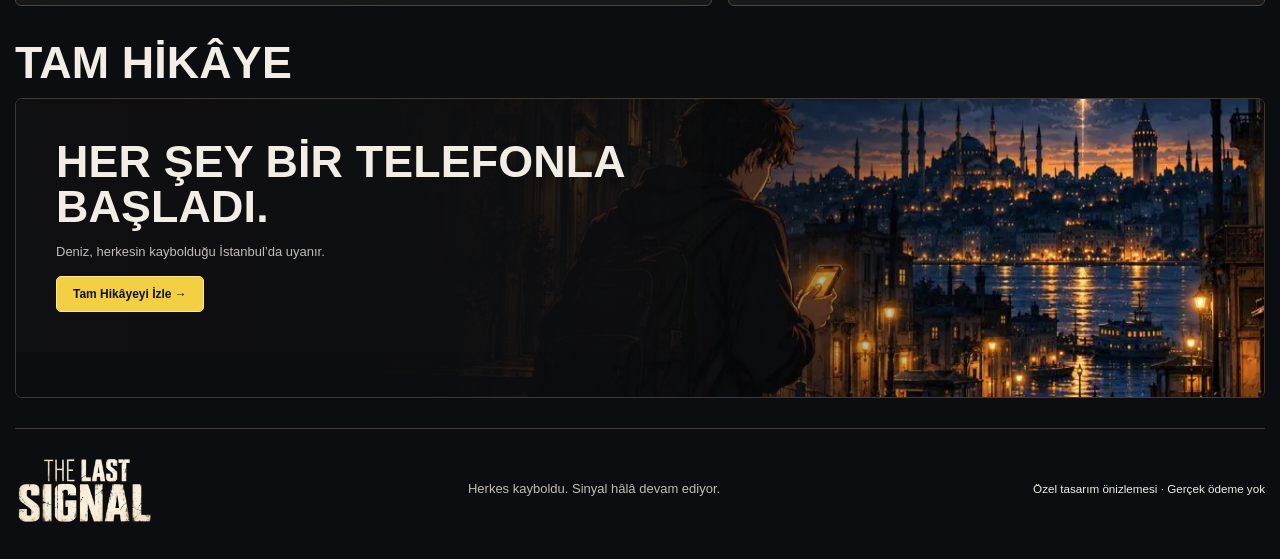
==== commit 618c9539: "Fix FİLME typo and style linked archive supporter ticker" ====
--- a/index.html
+++ b/index.html
@@ -77,7 +77,7 @@
 #archive-supporters .subhero .copy p{max-width:720px;margin:0}
 #archive-supporters .subhero .actions{margin-top:22px;margin-bottom:4px}
 @media(max-width:650px){#archive-supporters .subhero{min-height:500px!important}#archive-supporters .subhero .copy{min-height:500px;padding:28px 22px!important}#archive-supporters .subhero .copy h1{font-size:clamp(38px,10vw,62px)!important}#archive-supporters .subhero:after{background:linear-gradient(90deg,#08101cf5,#08101cba 77%,#08101c80)}}
-</style><link rel="stylesheet" href="./archive-supporter-cards-v2.css"><style id="tls-archive-heading-gap-v3">#archive-supporters .section:has(.tls-archive-page-grid)>.heading{margin-bottom:38px!important}@media(max-width:650px){#archive-supporters .section:has(.tls-archive-page-grid)>.heading{margin-bottom:26px!important}}</style><style id="tls-supporters-horizontal-v3">#home .tls-supporter-stage,#archive-supporters .tls-supporter-stage{display:grid!important;grid-template-columns:repeat(2,minmax(0,1fr))!important;gap:15px!important;width:100%!important;max-width:none!important;aspect-ratio:auto!important;perspective:none!important;overflow:visible!important}#home .tls-supporter-visual,#archive-supporters .tls-supporter-visual{position:relative!important;inset:auto!important;width:100%!important;aspect-ratio:3/4!important;visibility:visible!important;opacity:1!important;transform:none;pointer-events:auto!important}#home .tls-supporter-visual:hover,#archive-supporters .tls-supporter-visual:hover{transform:translateY(-6px)!important}#home .tls-supporter-bottom strong,#archive-supporters .tls-supporter-bottom strong{font-size:clamp(25px,3vw,48px)!important}#home .tls-supporter-overlay,#archive-supporters .tls-supporter-overlay{padding:clamp(9px,1.3vw,20px)!important}#home .tls-archive-home-layout,#archive-supporters .tls-archive-page-grid{grid-template-columns:minmax(0,1.3fr) minmax(0,1fr)!important}@media(max-width:850px){#home .tls-archive-home-layout,#archive-supporters .tls-archive-page-grid{grid-template-columns:1fr!important}}@media(max-width:440px){#home .tls-supporter-stage,#archive-supporters .tls-supporter-stage{gap:9px!important}#home .tls-supporter-bottom strong,#archive-supporters .tls-supporter-bottom strong{font-size:clamp(19px,6vw,29px)!important}#home .tls-supporter-eyebrow,#archive-supporters .tls-supporter-eyebrow{font-size:9px!important}#home .tls-supporter-bottom small,#archive-supporters .tls-supporter-bottom small{font-size:11px!important}}</style></head><body><div class="shell"><div class="tls-sticky-top"><div class="ticker"><b class="accent">CANLI</b><span>PART 02 OYLAMASI DEVAM EDİYOR</span><a class="tls-join-poll" href="https://www.instagram.com/thelastsignal.tr/" target="_blank" rel="noopener noreferrer">OYLAMAYA KATIL ↗</a></div><header><img class="logo" alt="The Last Signal logosu" src="assets/scene-00.webp"><nav id="nav"><button type="button" data-go="home" class="active">Ana Sayfa</button><button type="button" data-go="episodes" class="">Bölümler</button><button type="button" data-go="archive" class="">Arşiv</button><button type="button" data-go="lab" class="">Signal Lab</button><button type="button" data-go="cinema" class="">Film</button><button type="button" data-go="archive-supporters" class="">Arşiv Destekçileri</button><button type="button" data-go="support" class="">Destek Ol</button></nav><button class="btn" data-go="archive">Arşive Gir ↗</button><button class="menu" type="button" id="menu" aria-label="Menüyü aç">☰</button></header></div><main><section id="home" class="page active"><div class="hero"><img class="art " src="assets/scene-01.webp" alt="Deniz, gece İstanbul manzarasına bakıyor" loading="lazy" decoding="async"><div class="copy"><span class="kicker">THE LAST SIGNAL</span><h1>THE LAST<br>SIGNAL</h1><p>Herkes kayboldu.<br>Sinyal hâlâ devam ediyor.</p><div class="actions"><button class="btn" data-go="episodes">▶ Bölümü İzle</button><button class="btn ghost" data-go="archive">Arşive Gir</button></div></div></div><div class="statbar tls-statusbar" aria-label="Hikâye durumu"><span><i aria-hidden="true">⌖</i> İSTANBUL</span><span><i aria-hidden="true">▦</i> <b id="tls-story-year">2028</b></span><span><i aria-hidden="true">◉</i> SİNYAL DEVAM EDİYOR</span><span><i aria-hidden="true">◷</i> <b id="tls-story-day">23</b> GÜNDÜR</span><span><i aria-hidden="true">✦</i> SENİN SEÇİMİNLE</span></div><div id="tls-supporters-placement" class="section"></div><section class="section"><span class="kicker">BİR PARÇASI OL</span><div class="heading"><h2>ÜÇ YOLDAN DAHİL OL</h2><p>Bu hikâye yalnız izlenmez. Sen de bir parçası olabilirsin.</p></div><div class="grid three"><article class="card reveal"><img class="art " src="assets/scene-02.webp" alt="Adın Arşivde Yer Alsın" loading="lazy" decoding="async"><div class="cardbody"><small>ARŞİV</small><h3>Adın Arşivde Yer Alsın</h3><p>Hikâyenin kayıtlarına dahil ol.</p><button type="button" data-demo="Arşive Gir">Arşive Gir →</button></div></article><article class="card reveal"><img class="art " src="assets/scene-03.webp" alt="Hikâyede Bir İz Bırak" loading="lazy" decoding="async"><div class="cardbody"><small>KARAR</small><h3>Hikâyede Bir İz Bırak</h3><p>Seçimlerinle geleceği değiştir.</p><button type="button" data-demo="Katıl">Katıl →</button></div></article><article class="card reveal"><img class="art " src="assets/scene-04.webp" alt="Markanı Evrene Dahil Et" loading="lazy" decoding="async"><div class="cardbody"><small>İŞ BİRLİĞİ</small><h3>Markanı Evrene Dahil Et</h3><p>Bu dünyanın bir parçası ol.</p><button type="button" data-demo="İletişim">İletişim →</button></div></article></div></section><section class="section feature"><img class="art " src="assets/scene-05.webp" alt="Deniz ve sinyal araştırma odası" loading="lazy" decoding="async"><div class="copy"><h2>BU HİKÂYE<br><span>FİLMYE TAŞINACAK.</span></h2><p>The Last Signal, izleyicilerin kararlarıyla gelişen interaktif bir hikâye olarak başladı. Sezon hikâyesi tamamlandığında bu evreni uzun metraj animasyon film olarak sitemizde yayınlamayı hedefliyoruz. Destekçilerimize film yayına hazır olduğunda dijital bilet erişimi sunmayı planlıyoruz.</p><div class="actions"><button class="btn" type="button" data-go="support">DESTEK OL ↗</button></div></div></section><section class="section grid two"><div class="panel"><span class="kicker">ŞU ANDA OYLAMA AÇIK</span><h2>HAT-7</h2><img class="art " src="assets/PART-2-COVER.png" alt="Part 02 — Kayıp İz kapak görseli" loading="lazy" decoding="async"><p>Kapıyı açacak mısın?</p><div class="actions"><a class="btn" href="https://www.instagram.com/thelastsignal.tr/" target="_blank" rel="noopener noreferrer">Kapıyı Aç ↗</a><a class="btn ghost" href="https://www.instagram.com/thelastsignal.tr/" target="_blank" rel="noopener noreferrer">Kapıyı Açma ↗</a></div><div class="bar"><i style="width:41%"></i></div><p id="vote-status">%41 Aç · %59 Açma</p></div><div class="panel"><div class="tls-film-progress-head"><span class="kicker tls-film-progress-title">FİLM İÇİN İLERLEME</span><div class="tls-film-progress-actions"><button class="btn ghost" type="button" data-go="cinema">FİLM ↗</button><button class="btn tls-film-support-btn" type="button" data-go="support">DESTEK OL ↗</button></div></div><div class="signal">%2</div><div class="bar" role="progressbar" aria-label="Uzun metraj animasyon film geliştirme ilerlemesi" aria-valuemin="0" aria-valuemax="100" aria-valuenow="2"><i style="width:2%"></i></div><p>The Last Signal evrenini uzun metraj animasyon filme dönüştürme süreci başladı. Şu an geliştirme aşamasındayız.</p><img class="art " src="assets/scene-03.webp" alt="Uzun metraj film hazırlığı için bilgisayar ekranlarıyla dolu kontrol odası" loading="lazy" decoding="async"></div></section><section class="section"><div class="heading"><h2>TAM HİKÂYE</h2><p></p></div><div class="wide"><img class="art " src="assets/scene-08.webp" alt="Deniz ve İstanbul boğaz manzarası" loading="lazy" decoding="async"><div class="copy"><h2>HER ŞEY BİR TELEFONLA BAŞLADI.</h2><p>Deniz, herkesin kaybolduğu İstanbul’da uyanır.</p><button class="btn" data-go="episodes">Tam Hikâyeyi İzle →</button></div></div></section></section><section id="episodes" class="page"><div class="subhero"><img class="art " src="assets/scene-08.webp" alt="HER BÖLÜM YENİ BİR İZ." loading="lazy" decoding="async"><div class="copy"><span class="kicker">BÖLÜMLER</span><h1>HER BÖLÜM YENİ BİR İZ.</h1><p>Deniz’in yalnız dünyasında her adım yeni bir soru bırakıyor.</p></div></div><section class="section"><div class="heading"><h2>TÜM BÖLÜMLER</h2><p></p></div><div class="grid three"><article class="card reveal"><img class="art " src="assets/scene-09.webp" alt="Üç Vuruş" loading="lazy" decoding="async"><div class="cardbody"><small>01</small><h3>Üç Vuruş</h3><p>Bölüm 1</p><button type="button" data-demo="Oynat">Oynat →</button></div></article><article class="card reveal"><img class="art " src="assets/scene-10.webp" alt="Yankı" loading="lazy" decoding="async"><div class="cardbody"><small>02</small><h3>Yankı</h3><p>Bölüm 2</p><button type="button" data-demo="Oynat">Oynat →</button></div></article><article class="card reveal"><img class="art " src="assets/scene-11.webp" alt="Sınırda" loading="lazy" decoding="async"><div class="cardbody"><small>03</small><h3>Sınırda</h3><p>Bölüm 3</p><button type="button" data-demo="Oynat">Oynat →</button></div></article><article class="card reveal"><img class="art " src="assets/scene-12.webp" alt="Kayıp Saatler" loading="lazy" decoding="async"><div class="cardbody"><small>04</small><h3>Kayıp Saatler</h3><p>Bölüm 4</p><button type="button" data-demo="Oynat">Oynat →</button></div></article><article class="card reveal"><img class="art " src="assets/scene-06.webp" alt="Gece Mesajı" loading="lazy" decoding="async"><div class="cardbody"><small>05</small><h3>Gece Mesajı</h3><p>Bölüm 5</p><button type="button" data-demo="Oynat">Oynat →</button></div></article><article class="card reveal"><img class="art " src="assets/scene-13.webp" alt="Dönüş Yok" loading="lazy" decoding="async"><div class="cardbody"><small>06</small><h3>Dönüş Yok</h3><p>Bölüm 6</p><button type="button" data-demo="Oynat">Oynat →</button></div></article><article class="card reveal"><img class="art " src="assets/scene-14.webp" alt="Gerçeğin Kıyısı" loading="lazy" decoding="async"><div class="cardbody"><small>07</small><h3>Gerçeğin Kıyısı</h3><p>Bölüm 7</p><button type="button" data-demo="Oynat">Oynat →</button></div></article><article class="card reveal"><img class="art " src="assets/scene-15.webp" alt="İçeriden" loading="lazy" decoding="async"><div class="cardbody"><small>08</small><h3>İçeriden</h3><p>Bölüm 8</p><button type="button" data-demo="Oynat">Oynat →</button></div></article><article class="card reveal"><img class="art " src="assets/scene-16.webp" alt="Yakında" loading="lazy" decoding="async"><div class="cardbody"><small>09</small><h3>Yakında</h3><p>Bölüm 9</p><button type="button" data-demo="Yakında">Yakında →</button></div></article></div></section></section><section id="archive" class="page"><div class="subhero"><img class="art " src="assets/scene-17.webp" alt="ARŞİV" loading="lazy" decoding="async"><div class="copy"><span class="kicker">THE LAST SIGNAL</span><h1>ARŞİV</h1><p>Kayıp parçalar, unutulmuş kayıtlar, henüz cevaplanmamış sorular.</p></div></div><section class="section"><div class="heading"><h2>ARŞİVİ KEŞFET</h2><p></p></div><input id="archive-search" class="search" placeholder="Arşivde ara..." aria-label="Arşivde ara"><div class="grid four" id="archive-cards"><article class="card reveal"><img class="art " src="assets/scene-09.webp" alt="Pazartesi 07:12" loading="lazy" decoding="async"><div class="cardbody"><small>ARŞİV</small><h3>Pazartesi 07:12</h3><p>Yeni bir ipucunun kaydı</p><button type="button" data-demo="Dosyayı İncele">Dosyayı İncele →</button></div></article><article class="card reveal"><img class="art " src="assets/scene-11.webp" alt="Galata’dan Görünüm" loading="lazy" decoding="async"><div class="cardbody"><small>ARŞİV</small><h3>Galata’dan Görünüm</h3><p>Yeni bir ipucunun kaydı</p><button type="button" data-demo="Dosyayı İncele">Dosyayı İncele →</button></div></article><article class="card reveal"><img class="art " src="assets/scene-18.webp" alt="Karaköy Rıhtımı" loading="lazy" decoding="async"><div class="cardbody"><small>ARŞİV</small><h3>Karaköy Rıhtımı</h3><p>Yeni bir ipucunun kaydı</p><button type="button" data-demo="Dosyayı İncele">Dosyayı İncele →</button></div></article><article class="card reveal"><img class="art " src="assets/scene-19.webp" alt="HAT-7 Üzerine" loading="lazy" decoding="async"><div class="cardbody"><small>ARŞİV</small><h3>HAT-7 Üzerine</h3><p>Yeni bir ipucunun kaydı</p><button type="button" data-demo="Dosyayı İncele">Dosyayı İncele →</button></div></article><article class="card reveal"><img class="art " src="assets/scene-07.webp" alt="Bilinmeyen Ses" loading="lazy" decoding="async"><div class="cardbody"><small>ARŞİV</small><h3>Bilinmeyen Ses</h3><p>Yeni bir ipucunun kaydı</p><button type="button" data-demo="Dosyayı İncele">Dosyayı İncele →</button></div></article><article class="card reveal"><img class="art " src="assets/scene-02.webp" alt="Eski Teyp Cihazı" loading="lazy" decoding="async"><div class="cardbody"><small>ARŞİV</small><h3>Eski Teyp Cihazı</h3><p>Yeni bir ipucunun kaydı</p><button type="button" data-demo="Dosyayı İncele">Dosyayı İncele →</button></div></article><article class="card reveal"><img class="art " src="assets/scene-20.webp" alt="Boş Sokaklar" loading="lazy" decoding="async"><div class="cardbody"><small>ARŞİV</small><h3>Boş Sokaklar</h3><p>Yeni bir ipucunun kaydı</p><button type="button" data-demo="Dosyayı İncele">Dosyayı İncele →</button></div></article><article class="card reveal"><img class="art " src="assets/scene-19.webp" alt="Semboller ve İşaretler" loading="lazy" decoding="async"><div class="cardbody"><small>ARŞİV</small><h3>Semboller ve İşaretler</h3><p>Yeni bir ipucunun kaydı</p><button type="button" data-demo="Dosyayı İncele">Dosyayı İncele →</button></div></article><article class="card reveal"><img class="art " src="assets/scene-21.webp" alt="Tünel Geçidi" loading="lazy" decoding="async"><div class="cardbody"><small>ARŞİV</small><h3>Tünel Geçidi</h3><p>Yeni bir ipucunun kaydı</p><button type="button" data-demo="Dosyayı İncele">Dosyayı İncele →</button></div></article><article class="card reveal"><img class="art " src="assets/scene-22.webp" alt="Siyah Defter" loading="lazy" decoding="async"><div class="cardbody"><small>ARŞİV</small><h3>Siyah Defter</h3><p>Yeni bir ipucunun kaydı</p><button type="button" data-demo="Dosyayı İncele">Dosyayı İncele →</button></div></article></div></section></section><section id="lab" class="page"><div class="subhero"><img class="art " src="assets/scene-03.webp" alt="SIGNAL LAB" loading="lazy" decoding="async"><div class="copy"><span class="kicker">TOPLULUK</span><h1>SIGNAL LAB</h1><p>Topluluk teorileri, ipuçları ve araştırmalar.</p></div></div><section class="section"><div class="heading"><h2>TOPLULUK TEORİLERİ</h2><p></p></div><div class="grid four"><article class="card reveal"><img class="art " src="assets/scene-11.webp" alt="HAT-7 Bir Konum mu?" loading="lazy" decoding="async"><div class="cardbody"><small>TEORİ</small><h3>HAT-7 Bir Konum mu?</h3><p>Galata çevresindeki izler</p><button type="button" data-demo="İncele">İncele →</button></div></article><article class="card reveal"><img class="art " src="assets/scene-23.webp" alt="Deniz zaman döngüsünde mi?" loading="lazy" decoding="async"><div class="cardbody"><small>TEORİ</small><h3>Deniz zaman döngüsünde mi?</h3><p>Koordinatlar ve zaman</p><button type="button" data-demo="İncele">İncele →</button></div></article><article class="card reveal"><img class="art " src="assets/scene-06.webp" alt="Sinyaller birbirine bağlı mı?" loading="lazy" decoding="async"><div class="cardbody"><small>TEORİ</small><h3>Sinyaller birbirine bağlı mı?</h3><p>Tekrarlanan işaretler</p><button type="button" data-demo="İncele">İncele →</button></div></article><article class="card reveal"><img class="art " src="assets/scene-19.webp" alt="Başka biri de mi var?" loading="lazy" decoding="async"><div class="cardbody"><small>TEORİ</small><h3>Başka biri de mi var?</h3><p>Kayıp notlar</p><button type="button" data-demo="İncele">İncele →</button></div></article></div></section><section class="section"><div class="heading"><h2>İPUCU PANOSU</h2><p></p></div><div class="grid four"><article class="card reveal"><img class="art " src="assets/scene-23.webp" alt="Koordinatlar" loading="lazy" decoding="async"><div class="cardbody"><small></small><h3>Koordinatlar</h3><p>Defterdeki izler</p><button type="button" data-demo="İncele">İncele →</button></div></article><article class="card reveal"><img class="art " src="assets/scene-02.webp" alt="Eski Teyp" loading="lazy" decoding="async"><div class="cardbody"><small></small><h3>Eski Teyp</h3><p>Kayıt cihazı</p><button type="button" data-demo="İncele">İncele →</button></div></article><article class="card reveal"><img class="art " src="assets/scene-07.webp" alt="Sinyal Grafiği" loading="lazy" decoding="async"><div class="cardbody"><small></small><h3>Sinyal Grafiği</h3><p>Bilinmeyen ses</p><button type="button" data-demo="İncele">İncele →</button></div></article><article class="card reveal"><img class="art " src="assets/scene-19.webp" alt="Semboller" loading="lazy" decoding="async"><div class="cardbody"><small></small><h3>Semboller</h3><p>Şifreli notlar</p><button type="button" data-demo="İncele">İncele →</button></div></article></div></section></section><section id="cinema" class="page tls-cinema-page">
+</style><link rel="stylesheet" href="./archive-supporter-cards-v2.css"><style id="tls-archive-heading-gap-v3">#archive-supporters .section:has(.tls-archive-page-grid)>.heading{margin-bottom:38px!important}@media(max-width:650px){#archive-supporters .section:has(.tls-archive-page-grid)>.heading{margin-bottom:26px!important}}</style><style id="tls-supporters-horizontal-v3">#home .tls-supporter-stage,#archive-supporters .tls-supporter-stage{display:grid!important;grid-template-columns:repeat(2,minmax(0,1fr))!important;gap:15px!important;width:100%!important;max-width:none!important;aspect-ratio:auto!important;perspective:none!important;overflow:visible!important}#home .tls-supporter-visual,#archive-supporters .tls-supporter-visual{position:relative!important;inset:auto!important;width:100%!important;aspect-ratio:3/4!important;visibility:visible!important;opacity:1!important;transform:none;pointer-events:auto!important}#home .tls-supporter-visual:hover,#archive-supporters .tls-supporter-visual:hover{transform:translateY(-6px)!important}#home .tls-supporter-bottom strong,#archive-supporters .tls-supporter-bottom strong{font-size:clamp(25px,3vw,48px)!important}#home .tls-supporter-overlay,#archive-supporters .tls-supporter-overlay{padding:clamp(9px,1.3vw,20px)!important}#home .tls-archive-home-layout,#archive-supporters .tls-archive-page-grid{grid-template-columns:minmax(0,1.3fr) minmax(0,1fr)!important}@media(max-width:850px){#home .tls-archive-home-layout,#archive-supporters .tls-archive-page-grid{grid-template-columns:1fr!important}}@media(max-width:440px){#home .tls-supporter-stage,#archive-supporters .tls-supporter-stage{gap:9px!important}#home .tls-supporter-bottom strong,#archive-supporters .tls-supporter-bottom strong{font-size:clamp(19px,6vw,29px)!important}#home .tls-supporter-eyebrow,#archive-supporters .tls-supporter-eyebrow{font-size:9px!important}#home .tls-supporter-bottom small,#archive-supporters .tls-supporter-bottom small{font-size:11px!important}}</style><style id="tls-sponsor-link-v1">.tls-ticker-text a{color:inherit;text-decoration:none;display:inline-flex;align-items:center;white-space:nowrap;transition:color .2s,text-shadow .2s}.tls-ticker-text a:hover,.tls-ticker-text a:focus-visible{color:#f3cf43;text-shadow:0 0 14px #f3cf4380}.tls-ticker-mask:hover .tls-ticker-text{animation-play-state:paused}</style></head><body><div class="shell"><div class="tls-sticky-top"><div class="ticker"><b class="accent">CANLI</b><span>PART 02 OYLAMASI DEVAM EDİYOR</span><a class="tls-join-poll" href="https://www.instagram.com/thelastsignal.tr/" target="_blank" rel="noopener noreferrer">OYLAMAYA KATIL ↗</a></div><header><img class="logo" alt="The Last Signal logosu" src="assets/scene-00.webp"><nav id="nav"><button type="button" data-go="home" class="active">Ana Sayfa</button><button type="button" data-go="episodes" class="">Bölümler</button><button type="button" data-go="archive" class="">Arşiv</button><button type="button" data-go="lab" class="">Signal Lab</button><button type="button" data-go="cinema" class="">Film</button><button type="button" data-go="archive-supporters" class="">Arşiv Destekçileri</button><button type="button" data-go="support" class="">Destek Ol</button></nav><button class="btn" data-go="archive">Arşive Gir ↗</button><button class="menu" type="button" id="menu" aria-label="Menüyü aç">☰</button></header></div><main><section id="home" class="page active"><div class="hero"><img class="art " src="assets/scene-01.webp" alt="Deniz, gece İstanbul manzarasına bakıyor" loading="lazy" decoding="async"><div class="copy"><span class="kicker">THE LAST SIGNAL</span><h1>THE LAST<br>SIGNAL</h1><p>Herkes kayboldu.<br>Sinyal hâlâ devam ediyor.</p><div class="actions"><button class="btn" data-go="episodes">▶ Bölümü İzle</button><button class="btn ghost" data-go="archive">Arşive Gir</button></div></div></div><div class="statbar tls-statusbar" aria-label="Hikâye durumu"><span><i aria-hidden="true">⌖</i> İSTANBUL</span><span><i aria-hidden="true">▦</i> <b id="tls-story-year">2028</b></span><span><i aria-hidden="true">◉</i> SİNYAL DEVAM EDİYOR</span><span><i aria-hidden="true">◷</i> <b id="tls-story-day">23</b> GÜNDÜR</span><span><i aria-hidden="true">✦</i> SENİN SEÇİMİNLE</span></div><div id="tls-supporters-placement" class="section"></div><section class="section"><span class="kicker">BİR PARÇASI OL</span><div class="heading"><h2>ÜÇ YOLDAN DAHİL OL</h2><p>Bu hikâye yalnız izlenmez. Sen de bir parçası olabilirsin.</p></div><div class="grid three"><article class="card reveal"><img class="art " src="assets/scene-02.webp" alt="Adın Arşivde Yer Alsın" loading="lazy" decoding="async"><div class="cardbody"><small>ARŞİV</small><h3>Adın Arşivde Yer Alsın</h3><p>Hikâyenin kayıtlarına dahil ol.</p><button type="button" data-demo="Arşive Gir">Arşive Gir →</button></div></article><article class="card reveal"><img class="art " src="assets/scene-03.webp" alt="Hikâyede Bir İz Bırak" loading="lazy" decoding="async"><div class="cardbody"><small>KARAR</small><h3>Hikâyede Bir İz Bırak</h3><p>Seçimlerinle geleceği değiştir.</p><button type="button" data-demo="Katıl">Katıl →</button></div></article><article class="card reveal"><img class="art " src="assets/scene-04.webp" alt="Markanı Evrene Dahil Et" loading="lazy" decoding="async"><div class="cardbody"><small>İŞ BİRLİĞİ</small><h3>Markanı Evrene Dahil Et</h3><p>Bu dünyanın bir parçası ol.</p><button type="button" data-demo="İletişim">İletişim →</button></div></article></div></section><section class="section feature"><img class="art " src="assets/scene-05.webp" alt="Deniz ve sinyal araştırma odası" loading="lazy" decoding="async"><div class="copy"><h2>BU HİKÂYE<br><span>FİLME TAŞINACAK.</span></h2><p>The Last Signal, izleyicilerin kararlarıyla gelişen interaktif bir hikâye olarak başladı. Sezon hikâyesi tamamlandığında bu evreni uzun metraj animasyon film olarak sitemizde yayınlamayı hedefliyoruz. Destekçilerimize film yayına hazır olduğunda dijital bilet erişimi sunmayı planlıyoruz.</p><div class="actions"><button class="btn" type="button" data-go="support">DESTEK OL ↗</button></div></div></section><section class="section grid two"><div class="panel"><span class="kicker">ŞU ANDA OYLAMA AÇIK</span><h2>HAT-7</h2><img class="art " src="assets/PART-2-COVER.png" alt="Part 02 — Kayıp İz kapak görseli" loading="lazy" decoding="async"><p>Kapıyı açacak mısın?</p><div class="actions"><a class="btn" href="https://www.instagram.com/thelastsignal.tr/" target="_blank" rel="noopener noreferrer">Kapıyı Aç ↗</a><a class="btn ghost" href="https://www.instagram.com/thelastsignal.tr/" target="_blank" rel="noopener noreferrer">Kapıyı Açma ↗</a></div><div class="bar"><i style="width:41%"></i></div><p id="vote-status">%41 Aç · %59 Açma</p></div><div class="panel"><div class="tls-film-progress-head"><span class="kicker tls-film-progress-title">FİLM İÇİN İLERLEME</span><div class="tls-film-progress-actions"><button class="btn ghost" type="button" data-go="cinema">FİLM ↗</button><button class="btn tls-film-support-btn" type="button" data-go="support">DESTEK OL ↗</button></div></div><div class="signal">%2</div><div class="bar" role="progressbar" aria-label="Uzun metraj animasyon film geliştirme ilerlemesi" aria-valuemin="0" aria-valuemax="100" aria-valuenow="2"><i style="width:2%"></i></div><p>The Last Signal evrenini uzun metraj animasyon filme dönüştürme süreci başladı. Şu an geliştirme aşamasındayız.</p><img class="art " src="assets/scene-03.webp" alt="Uzun metraj film hazırlığı için bilgisayar ekranlarıyla dolu kontrol odası" loading="lazy" decoding="async"></div></section><section class="section"><div class="heading"><h2>TAM HİKÂYE</h2><p></p></div><div class="wide"><img class="art " src="assets/scene-08.webp" alt="Deniz ve İstanbul boğaz manzarası" loading="lazy" decoding="async"><div class="copy"><h2>HER ŞEY BİR TELEFONLA BAŞLADI.</h2><p>Deniz, herkesin kaybolduğu İstanbul’da uyanır.</p><button class="btn" data-go="episodes">Tam Hikâyeyi İzle →</button></div></div></section></section><section id="episodes" class="page"><div class="subhero"><img class="art " src="assets/scene-08.webp" alt="HER BÖLÜM YENİ BİR İZ." loading="lazy" decoding="async"><div class="copy"><span class="kicker">BÖLÜMLER</span><h1>HER BÖLÜM YENİ BİR İZ.</h1><p>Deniz’in yalnız dünyasında her adım yeni bir soru bırakıyor.</p></div></div><section class="section"><div class="heading"><h2>TÜM BÖLÜMLER</h2><p></p></div><div class="grid three"><article class="card reveal"><img class="art " src="assets/scene-09.webp" alt="Üç Vuruş" loading="lazy" decoding="async"><div class="cardbody"><small>01</small><h3>Üç Vuruş</h3><p>Bölüm 1</p><button type="button" data-demo="Oynat">Oynat →</button></div></article><article class="card reveal"><img class="art " src="assets/scene-10.webp" alt="Yankı" loading="lazy" decoding="async"><div class="cardbody"><small>02</small><h3>Yankı</h3><p>Bölüm 2</p><button type="button" data-demo="Oynat">Oynat →</button></div></article><article class="card reveal"><img class="art " src="assets/scene-11.webp" alt="Sınırda" loading="lazy" decoding="async"><div class="cardbody"><small>03</small><h3>Sınırda</h3><p>Bölüm 3</p><button type="button" data-demo="Oynat">Oynat →</button></div></article><article class="card reveal"><img class="art " src="assets/scene-12.webp" alt="Kayıp Saatler" loading="lazy" decoding="async"><div class="cardbody"><small>04</small><h3>Kayıp Saatler</h3><p>Bölüm 4</p><button type="button" data-demo="Oynat">Oynat →</button></div></article><article class="card reveal"><img class="art " src="assets/scene-06.webp" alt="Gece Mesajı" loading="lazy" decoding="async"><div class="cardbody"><small>05</small><h3>Gece Mesajı</h3><p>Bölüm 5</p><button type="button" data-demo="Oynat">Oynat →</button></div></article><article class="card reveal"><img class="art " src="assets/scene-13.webp" alt="Dönüş Yok" loading="lazy" decoding="async"><div class="cardbody"><small>06</small><h3>Dönüş Yok</h3><p>Bölüm 6</p><button type="button" data-demo="Oynat">Oynat →</button></div></article><article class="card reveal"><img class="art " src="assets/scene-14.webp" alt="Gerçeğin Kıyısı" loading="lazy" decoding="async"><div class="cardbody"><small>07</small><h3>Gerçeğin Kıyısı</h3><p>Bölüm 7</p><button type="button" data-demo="Oynat">Oynat →</button></div></article><article class="card reveal"><img class="art " src="assets/scene-15.webp" alt="İçeriden" loading="lazy" decoding="async"><div class="cardbody"><small>08</small><h3>İçeriden</h3><p>Bölüm 8</p><button type="button" data-demo="Oynat">Oynat →</button></div></article><article class="card reveal"><img class="art " src="assets/scene-16.webp" alt="Yakında" loading="lazy" decoding="async"><div class="cardbody"><small>09</small><h3>Yakında</h3><p>Bölüm 9</p><button type="button" data-demo="Yakında">Yakında →</button></div></article></div></section></section><section id="archive" class="page"><div class="subhero"><img class="art " src="assets/scene-17.webp" alt="ARŞİV" loading="lazy" decoding="async"><div class="copy"><span class="kicker">THE LAST SIGNAL</span><h1>ARŞİV</h1><p>Kayıp parçalar, unutulmuş kayıtlar, henüz cevaplanmamış sorular.</p></div></div><section class="section"><div class="heading"><h2>ARŞİVİ KEŞFET</h2><p></p></div><input id="archive-search" class="search" placeholder="Arşivde ara..." aria-label="Arşivde ara"><div class="grid four" id="archive-cards"><article class="card reveal"><img class="art " src="assets/scene-09.webp" alt="Pazartesi 07:12" loading="lazy" decoding="async"><div class="cardbody"><small>ARŞİV</small><h3>Pazartesi 07:12</h3><p>Yeni bir ipucunun kaydı</p><button type="button" data-demo="Dosyayı İncele">Dosyayı İncele →</button></div></article><article class="card reveal"><img class="art " src="assets/scene-11.webp" alt="Galata’dan Görünüm" loading="lazy" decoding="async"><div class="cardbody"><small>ARŞİV</small><h3>Galata’dan Görünüm</h3><p>Yeni bir ipucunun kaydı</p><button type="button" data-demo="Dosyayı İncele">Dosyayı İncele →</button></div></article><article class="card reveal"><img class="art " src="assets/scene-18.webp" alt="Karaköy Rıhtımı" loading="lazy" decoding="async"><div class="cardbody"><small>ARŞİV</small><h3>Karaköy Rıhtımı</h3><p>Yeni bir ipucunun kaydı</p><button type="button" data-demo="Dosyayı İncele">Dosyayı İncele →</button></div></article><article class="card reveal"><img class="art " src="assets/scene-19.webp" alt="HAT-7 Üzerine" loading="lazy" decoding="async"><div class="cardbody"><small>ARŞİV</small><h3>HAT-7 Üzerine</h3><p>Yeni bir ipucunun kaydı</p><button type="button" data-demo="Dosyayı İncele">Dosyayı İncele →</button></div></article><article class="card reveal"><img class="art " src="assets/scene-07.webp" alt="Bilinmeyen Ses" loading="lazy" decoding="async"><div class="cardbody"><small>ARŞİV</small><h3>Bilinmeyen Ses</h3><p>Yeni bir ipucunun kaydı</p><button type="button" data-demo="Dosyayı İncele">Dosyayı İncele →</button></div></article><article class="card reveal"><img class="art " src="assets/scene-02.webp" alt="Eski Teyp Cihazı" loading="lazy" decoding="async"><div class="cardbody"><small>ARŞİV</small><h3>Eski Teyp Cihazı</h3><p>Yeni bir ipucunun kaydı</p><button type="button" data-demo="Dosyayı İncele">Dosyayı İncele →</button></div></article><article class="card reveal"><img class="art " src="assets/scene-20.webp" alt="Boş Sokaklar" loading="lazy" decoding="async"><div class="cardbody"><small>ARŞİV</small><h3>Boş Sokaklar</h3><p>Yeni bir ipucunun kaydı</p><button type="button" data-demo="Dosyayı İncele">Dosyayı İncele →</button></div></article><article class="card reveal"><img class="art " src="assets/scene-19.webp" alt="Semboller ve İşaretler" loading="lazy" decoding="async"><div class="cardbody"><small>ARŞİV</small><h3>Semboller ve İşaretler</h3><p>Yeni bir ipucunun kaydı</p><button type="button" data-demo="Dosyayı İncele">Dosyayı İncele →</button></div></article><article class="card reveal"><img class="art " src="assets/scene-21.webp" alt="Tünel Geçidi" loading="lazy" decoding="async"><div class="cardbody"><small>ARŞİV</small><h3>Tünel Geçidi</h3><p>Yeni bir ipucunun kaydı</p><button type="button" data-demo="Dosyayı İncele">Dosyayı İncele →</button></div></article><article class="card reveal"><img class="art " src="assets/scene-22.webp" alt="Siyah Defter" loading="lazy" decoding="async"><div class="cardbody"><small>ARŞİV</small><h3>Siyah Defter</h3><p>Yeni bir ipucunun kaydı</p><button type="button" data-demo="Dosyayı İncele">Dosyayı İncele →</button></div></article></div></section></section><section id="lab" class="page"><div class="subhero"><img class="art " src="assets/scene-03.webp" alt="SIGNAL LAB" loading="lazy" decoding="async"><div class="copy"><span class="kicker">TOPLULUK</span><h1>SIGNAL LAB</h1><p>Topluluk teorileri, ipuçları ve araştırmalar.</p></div></div><section class="section"><div class="heading"><h2>TOPLULUK TEORİLERİ</h2><p></p></div><div class="grid four"><article class="card reveal"><img class="art " src="assets/scene-11.webp" alt="HAT-7 Bir Konum mu?" loading="lazy" decoding="async"><div class="cardbody"><small>TEORİ</small><h3>HAT-7 Bir Konum mu?</h3><p>Galata çevresindeki izler</p><button type="button" data-demo="İncele">İncele →</button></div></article><article class="card reveal"><img class="art " src="assets/scene-23.webp" alt="Deniz zaman döngüsünde mi?" loading="lazy" decoding="async"><div class="cardbody"><small>TEORİ</small><h3>Deniz zaman döngüsünde mi?</h3><p>Koordinatlar ve zaman</p><button type="button" data-demo="İncele">İncele →</button></div></article><article class="card reveal"><img class="art " src="assets/scene-06.webp" alt="Sinyaller birbirine bağlı mı?" loading="lazy" decoding="async"><div class="cardbody"><small>TEORİ</small><h3>Sinyaller birbirine bağlı mı?</h3><p>Tekrarlanan işaretler</p><button type="button" data-demo="İncele">İncele →</button></div></article><article class="card reveal"><img class="art " src="assets/scene-19.webp" alt="Başka biri de mi var?" loading="lazy" decoding="async"><div class="cardbody"><small>TEORİ</small><h3>Başka biri de mi var?</h3><p>Kayıp notlar</p><button type="button" data-demo="İncele">İncele →</button></div></article></div></section><section class="section"><div class="heading"><h2>İPUCU PANOSU</h2><p></p></div><div class="grid four"><article class="card reveal"><img class="art " src="assets/scene-23.webp" alt="Koordinatlar" loading="lazy" decoding="async"><div class="cardbody"><small></small><h3>Koordinatlar</h3><p>Defterdeki izler</p><button type="button" data-demo="İncele">İncele →</button></div></article><article class="card reveal"><img class="art " src="assets/scene-02.webp" alt="Eski Teyp" loading="lazy" decoding="async"><div class="cardbody"><small></small><h3>Eski Teyp</h3><p>Kayıt cihazı</p><button type="button" data-demo="İncele">İncele →</button></div></article><article class="card reveal"><img class="art " src="assets/scene-07.webp" alt="Sinyal Grafiği" loading="lazy" decoding="async"><div class="cardbody"><small></small><h3>Sinyal Grafiği</h3><p>Bilinmeyen ses</p><button type="button" data-demo="İncele">İncele →</button></div></article><article class="card reveal"><img class="art " src="assets/scene-19.webp" alt="Semboller" loading="lazy" decoding="async"><div class="cardbody"><small></small><h3>Semboller</h3><p>Şifreli notlar</p><button type="button" data-demo="İncele">İncele →</button></div></article></div></section></section><section id="cinema" class="page tls-cinema-page">
 <div class="subhero tls-cinema-hero"><img class="art" src="assets/scene-05.webp" alt="The Last Signal sinematik araştırma odası" loading="lazy"><div class="copy"><span class="kicker">THE LAST SIGNAL / DİJİTAL FİLM</span><h1>BİR HİKÂYEDEN<br><span style="color:var(--gold)">FİLME.</span></h1><p>Sezonun hikâyesi tamamlandığında The Last Signal’ı uzun metraj 2D animasyon film olarak yalnızca bu sitede izlenebilecek özel bir gösterimle sunmayı hedefliyoruz.</p><div class="actions"><button class="btn" type="button" data-go="support">BU FİLME DESTEK OL ↗</button></div></div></div>
 <section class="section tls-film-release-note"><div class="tls-film-release-note-content"><span class="kicker">YAYIN PLANI</span><h2>SEZON TAMAMLANINCA<br>UZUN METRAJ FİLM.</h2><p>Bu bir sinema salonu bileti değil, The Last Signal web sitesindeki dijital film gösterimi için planlanan bir erişim hakkıdır. Film henüz yayınlanmadı; çıkış tarihi açıklanmadı.</p></div><img src="assets/scene-03.webp" alt="Film geliştirme ve kurgu ekranları" loading="lazy"></section><section class="section tls-cinema-progress panel"><div class="tls-cinema-progress-head"><div><span class="kicker">FİLM GELİŞTİRME SÜRECİ</span><h2>FİLM İLERLEYİŞİ</h2></div><div class="tls-cinema-percent">%2</div></div><div class="bar" role="progressbar" aria-label="Uzun metraj film ilerlemesi" aria-valuemin="0" aria-valuemax="100" aria-valuenow="2"><i style="width:2%"></i></div><p>Şu anda projenin geliştirme ve topluluk oluşturma aşamasındayız. Bu oran, ekibimizin paylaştığı proje ilerleme göstergesidir; toplanan bağışların yüzdesi değildir.</p></section>
 <section class="section"><div class="heading"><span class="kicker">VİZYONUMUZ</span><h2>BU EVRENİ NEDEN FİLME TAŞIYORUZ?</h2><p>The Last Signal'ın atmosferini ve karakterlerini daha uzun soluklu, sinematik bir hikâyeye dönüştürmek istiyoruz.</p></div><div class="grid three">
@@ -85,7 +85,7 @@
 <article class="card"><img class="art" src="assets/scene-01.webp" alt="The Last Signal sinematik İstanbul" loading="lazy"><div class="cardbody"><small>02 / GÖRSEL DÜNYA</small><h3>SİNEMATİK 2D ANİMASYON</h3><p>Onaylı karakter tasarımlarımızı ve İstanbul'un karanlık görsel dünyasını film kalitesinde geliştirmek.</p></div></article>
 <article class="card"><img class="art" src="assets/scene-07.webp" alt="Ses ve sinyal prodüksiyon masası" loading="lazy"><div class="cardbody"><small>03 / SES</small><h3>SESLE YAŞAYAN BİR FİLM</h3><p>Özgün müzik, ses tasarımı, oyunculuk ve final miksajıyla sürükleyici bir deneyim oluşturmak.</p></div></article>
 </div></section>
-<section class="section"><div class="heading"><span class="kicker">YOL HARİTASI</span><h2>FİLMYE GİDEN YOL</h2><p>Bu aşamalar hedeflenen üretim planıdır; kesinleşmiş tarih veya finansman taahhüdü değildir.</p></div><div class="tls-cinema-steps">
+<section class="section"><div class="heading"><span class="kicker">YOL HARİTASI</span><h2>FİLME GİDEN YOL</h2><p>Bu aşamalar hedeflenen üretim planıdır; kesinleşmiş tarih veya finansman taahhüdü değildir.</p></div><div class="tls-cinema-steps">
 <div><b>01</b><h3>EVREN &amp; TOPLULUK</h3><p>Kısa bölümler, izleyici kararları ve dünya inşası.</p><span>DEVAM EDİYOR</span></div>
 <div><b>02</b><h3>SENARYO &amp; ÖN YAPIM</h3><p>Uzun metraj senaryo, storyboard ve görsel geliştirme.</p><span>HEDEF</span></div>
 <div><b>03</b><h3>ANİMASYON &amp; SES</h3><p>Sahne üretimi, karakter animasyonu, ses ve müzik.</p><span>HEDEF</span></div>
